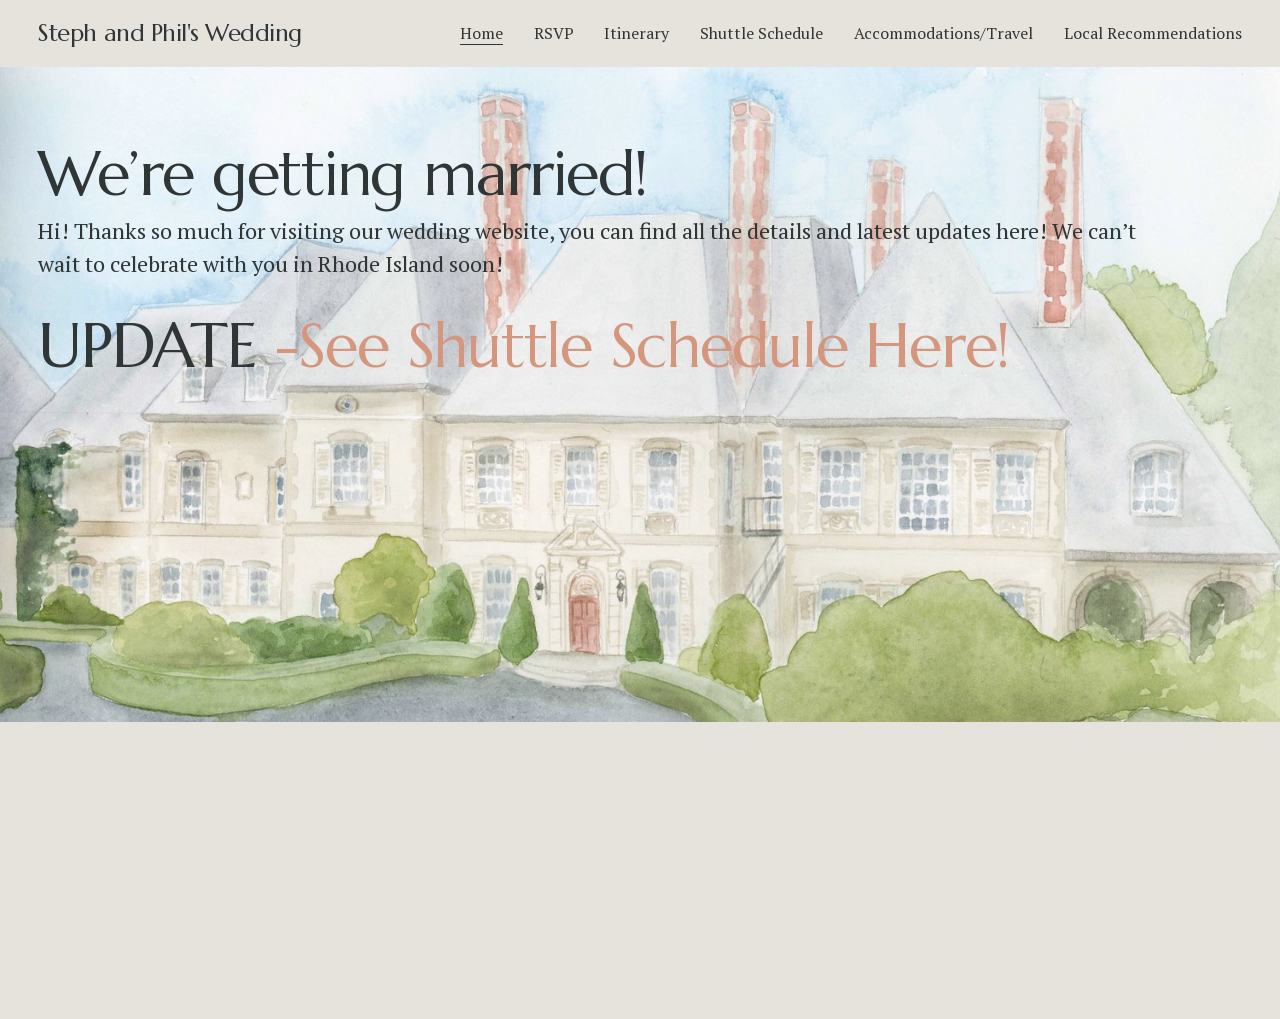
==== index.html @ d19a3853 "Snapshot of original Squarespace site (sbpgwedding.com) Co-Authored-By: Claude Opus 5.5 <noreply@ant" ====
<!doctype html>
<html xmlns:og="http://opengraphprotocol.org/schema/" xmlns:fb="http://www.facebook.com/2008/fbml" lang="en-US"  >
  <head>
    <meta http-equiv="X-UA-Compatible" content="IE=edge,chrome=1">
    <meta name="viewport" content="width=device-width, initial-scale=1">
    <!-- This is Squarespace. --><!-- papaya-cornet-gfj4 -->
<base href="">
<meta charset="utf-8" />
<title>Steph and Phil&#39;s Wedding</title>
<meta http-equiv="Accept-CH" content="Sec-CH-UA-Platform-Version, Sec-CH-UA-Model" /><link rel="icon" type="image/x-icon" media="(prefers-color-scheme: light)" href="assets/images.squarespace-cdn.com/content/v1/688d641edf34e95ac3055519/a9e26178-3341-4ac2-ae7f-40e8e41e3366/favicon_fc896eb7.ico"/>
<link rel="icon" type="image/x-icon" media="(prefers-color-scheme: dark)" href="assets/images.squarespace-cdn.com/content/v1/688d641edf34e95ac3055519/60cf43b9-d98d-4261-bf9b-700f557a9df5/favicon_fc896eb7.ico"/>
<link rel="canonical" href="https://www.sbpgwedding.com"/>
<meta property="og:site_name" content="Steph and Phil's Wedding"/>
<meta property="og:title" content="Steph and Phil&#39;s Wedding"/>
<meta property="og:url" content="https://www.sbpgwedding.com"/>
<meta property="og:type" content="website"/>
<meta itemprop="name" content="Steph and Phil's Wedding"/>
<meta itemprop="url" content="https://www.sbpgwedding.com"/>
<meta name="twitter:title" content="Steph and Phil's Wedding"/>
<meta name="twitter:url" content="https://www.sbpgwedding.com"/>
<meta name="twitter:card" content="summary"/>
<meta name="description" content="" />
<link rel="preconnect" href="https://images.squarespace-cdn.com">
<link rel="preconnect" href="https://file.squarespace-cdn.com" crossorigin>
<style data-sqsp-font-ids="6a313952fd7025398af25821,6a31379dfd7025398af254ee">
/* latin-ext */
@font-face {
  font-family: 'PT Serif';
  font-style: italic;
  font-weight: 700;
  font-display: swap;
  src: url('assets/file.squarespace-cdn.com/content/v2/namespaces/fonts/libraries/sqsp/assets/7e04f840-7db1-431d-8511-d1a1775a82b9/latin-ext.woff2') format('woff2');
  unicode-range: U+0100-02BA, U+02BD-02C5, U+02C7-02CC, U+02CE-02D7, U+02DD-02FF, U+0304, U+0308, U+0329, U+1D00-1DBF, U+1E00-1E9F, U+1EF2-1EFF, U+2020, U+20A0-20AB, U+20AD-20C0, U+2113, U+2C60-2C7F, U+A720-A7FF;
}
/* cyrillic-ext */
@font-face {
  font-family: 'PT Serif';
  font-style: italic;
  font-weight: 700;
  font-display: swap;
  src: url('assets/file.squarespace-cdn.com/content/v2/namespaces/fonts/libraries/sqsp/assets/f2a5bc5d-c7fe-4c6e-b02c-ea30d51e7e29/cyrillic-ext.woff2') format('woff2');
  unicode-range: U+0460-052F, U+1C80-1C8A, U+20B4, U+2DE0-2DFF, U+A640-A69F, U+FE2E-FE2F;
}
/* cyrillic */
@font-face {
  font-family: 'PT Serif';
  font-style: italic;
  font-weight: 700;
  font-display: swap;
  src: url('assets/file.squarespace-cdn.com/content/v2/namespaces/fonts/libraries/sqsp/assets/dfd78f05-06ee-4d35-aa2b-194cb8338673/cyrillic.woff2') format('woff2');
  unicode-range: U+0301, U+0400-045F, U+0490-0491, U+04B0-04B1, U+2116;
}
/* latin */
@font-face {
  font-family: 'PT Serif';
  font-style: italic;
  font-weight: 700;
  font-display: swap;
  src: url('assets/file.squarespace-cdn.com/content/v2/namespaces/fonts/libraries/sqsp/assets/09dee4ee-1ea1-4856-ab01-3a32464dc9b9/latin.woff2') format('woff2');
  unicode-range: U+0000-00FF, U+0131, U+0152-0153, U+02BB-02BC, U+02C6, U+02DA, U+02DC, U+0304, U+0308, U+0329, U+2000-206F, U+20AC, U+2122, U+2191, U+2193, U+2212, U+2215, U+FEFF, U+FFFD;
}
/* latin-ext */
@font-face {
  font-family: 'Marcellus';
  font-style: normal;
  font-weight: 400;
  font-display: swap;
  src: url('assets/file.squarespace-cdn.com/content/v2/namespaces/fonts/libraries/sqsp/assets/ce640800-4bd7-4e34-af2c-dd60d5100816/latin-ext.woff2') format('woff2');
  unicode-range: U+0100-02BA, U+02BD-02C5, U+02C7-02CC, U+02CE-02D7, U+02DD-02FF, U+0304, U+0308, U+0329, U+1D00-1DBF, U+1E00-1E9F, U+1EF2-1EFF, U+2020, U+20A0-20AB, U+20AD-20C0, U+2113, U+2C60-2C7F, U+A720-A7FF;
}
/* latin */
@font-face {
  font-family: 'Marcellus';
  font-style: normal;
  font-weight: 400;
  font-display: swap;
  src: url('assets/file.squarespace-cdn.com/content/v2/namespaces/fonts/libraries/sqsp/assets/b6abb2d6-4ca1-4c9f-bd86-74286b5b90fb/latin.woff2') format('woff2');
  unicode-range: U+0000-00FF, U+0131, U+0152-0153, U+02BB-02BC, U+02C6, U+02DA, U+02DC, U+0304, U+0308, U+0329, U+2000-206F, U+20AC, U+2122, U+2191, U+2193, U+2212, U+2215, U+FEFF, U+FFFD;
}
/* cyrillic-ext */
@font-face {
  font-family: 'PT Serif';
  font-style: normal;
  font-weight: 700;
  font-display: swap;
  src: url('assets/file.squarespace-cdn.com/content/v2/namespaces/fonts/libraries/sqsp/assets/f7aaffb5-0ffd-4f05-922f-125c0ac83301/cyrillic-ext.woff2') format('woff2');
  unicode-range: U+0460-052F, U+1C80-1C8A, U+20B4, U+2DE0-2DFF, U+A640-A69F, U+FE2E-FE2F;
}
/* latin */
@font-face {
  font-family: 'PT Serif';
  font-style: normal;
  font-weight: 700;
  font-display: swap;
  src: url('assets/file.squarespace-cdn.com/content/v2/namespaces/fonts/libraries/sqsp/assets/20418c89-a75d-4363-8cca-9a2d4c17d468/latin.woff2') format('woff2');
  unicode-range: U+0000-00FF, U+0131, U+0152-0153, U+02BB-02BC, U+02C6, U+02DA, U+02DC, U+0304, U+0308, U+0329, U+2000-206F, U+20AC, U+2122, U+2191, U+2193, U+2212, U+2215, U+FEFF, U+FFFD;
}
/* latin-ext */
@font-face {
  font-family: 'PT Serif';
  font-style: normal;
  font-weight: 700;
  font-display: swap;
  src: url('assets/file.squarespace-cdn.com/content/v2/namespaces/fonts/libraries/sqsp/assets/93ca7ee1-15e6-4320-b065-88ca8d2ea9b5/latin-ext.woff2') format('woff2');
  unicode-range: U+0100-02BA, U+02BD-02C5, U+02C7-02CC, U+02CE-02D7, U+02DD-02FF, U+0304, U+0308, U+0329, U+1D00-1DBF, U+1E00-1E9F, U+1EF2-1EFF, U+2020, U+20A0-20AB, U+20AD-20C0, U+2113, U+2C60-2C7F, U+A720-A7FF;
}
/* cyrillic */
@font-face {
  font-family: 'PT Serif';
  font-style: normal;
  font-weight: 700;
  font-display: swap;
  src: url('assets/file.squarespace-cdn.com/content/v2/namespaces/fonts/libraries/sqsp/assets/8c39cc2d-634b-467a-8adb-a0cd21fa1896/cyrillic.woff2') format('woff2');
  unicode-range: U+0301, U+0400-045F, U+0490-0491, U+04B0-04B1, U+2116;
}
/* cyrillic */
@font-face {
  font-family: 'PT Serif';
  font-style: italic;
  font-weight: 400;
  font-display: swap;
  src: url('assets/file.squarespace-cdn.com/content/v2/namespaces/fonts/libraries/sqsp/assets/cc8806a2-a052-4fd5-a9d9-0ed0786b2b0a/cyrillic.woff2') format('woff2');
  unicode-range: U+0301, U+0400-045F, U+0490-0491, U+04B0-04B1, U+2116;
}
/* latin-ext */
@font-face {
  font-family: 'PT Serif';
  font-style: italic;
  font-weight: 400;
  font-display: swap;
  src: url('assets/file.squarespace-cdn.com/content/v2/namespaces/fonts/libraries/sqsp/assets/80022815-0152-49f1-8e3e-f262c100bdee/latin-ext.woff2') format('woff2');
  unicode-range: U+0100-02BA, U+02BD-02C5, U+02C7-02CC, U+02CE-02D7, U+02DD-02FF, U+0304, U+0308, U+0329, U+1D00-1DBF, U+1E00-1E9F, U+1EF2-1EFF, U+2020, U+20A0-20AB, U+20AD-20C0, U+2113, U+2C60-2C7F, U+A720-A7FF;
}
/* cyrillic-ext */
@font-face {
  font-family: 'PT Serif';
  font-style: italic;
  font-weight: 400;
  font-display: swap;
  src: url('assets/file.squarespace-cdn.com/content/v2/namespaces/fonts/libraries/sqsp/assets/f6b9412e-ebb7-4b84-b1c0-5239cc8734c4/cyrillic-ext.woff2') format('woff2');
  unicode-range: U+0460-052F, U+1C80-1C8A, U+20B4, U+2DE0-2DFF, U+A640-A69F, U+FE2E-FE2F;
}
/* latin */
@font-face {
  font-family: 'PT Serif';
  font-style: italic;
  font-weight: 400;
  font-display: swap;
  src: url('assets/file.squarespace-cdn.com/content/v2/namespaces/fonts/libraries/sqsp/assets/fb3ec74e-1e43-47a7-b389-c08df5b84fe3/latin.woff2') format('woff2');
  unicode-range: U+0000-00FF, U+0131, U+0152-0153, U+02BB-02BC, U+02C6, U+02DA, U+02DC, U+0304, U+0308, U+0329, U+2000-206F, U+20AC, U+2122, U+2191, U+2193, U+2212, U+2215, U+FEFF, U+FFFD;
}
/* cyrillic */
@font-face {
  font-family: 'PT Serif';
  font-style: normal;
  font-weight: 400;
  font-display: swap;
  src: url('assets/file.squarespace-cdn.com/content/v2/namespaces/fonts/libraries/sqsp/assets/d048cc7f-a101-4b5f-a3fe-fe654e9c8e01/cyrillic.woff2') format('woff2');
  unicode-range: U+0301, U+0400-045F, U+0490-0491, U+04B0-04B1, U+2116;
}
/* latin-ext */
@font-face {
  font-family: 'PT Serif';
  font-style: normal;
  font-weight: 400;
  font-display: swap;
  src: url('assets/file.squarespace-cdn.com/content/v2/namespaces/fonts/libraries/sqsp/assets/db2210e8-de71-4b8d-8c07-61d7ebb610c0/latin-ext.woff2') format('woff2');
  unicode-range: U+0100-02BA, U+02BD-02C5, U+02C7-02CC, U+02CE-02D7, U+02DD-02FF, U+0304, U+0308, U+0329, U+1D00-1DBF, U+1E00-1E9F, U+1EF2-1EFF, U+2020, U+20A0-20AB, U+20AD-20C0, U+2113, U+2C60-2C7F, U+A720-A7FF;
}
/* cyrillic-ext */
@font-face {
  font-family: 'PT Serif';
  font-style: normal;
  font-weight: 400;
  font-display: swap;
  src: url('assets/file.squarespace-cdn.com/content/v2/namespaces/fonts/libraries/sqsp/assets/057e6ea0-3de8-4bad-bf9e-55d7e2e9065d/cyrillic-ext.woff2') format('woff2');
  unicode-range: U+0460-052F, U+1C80-1C8A, U+20B4, U+2DE0-2DFF, U+A640-A69F, U+FE2E-FE2F;
}
/* latin */
@font-face {
  font-family: 'PT Serif';
  font-style: normal;
  font-weight: 400;
  font-display: swap;
  src: url('assets/file.squarespace-cdn.com/content/v2/namespaces/fonts/libraries/sqsp/assets/0bda225b-cc2b-432d-8ec6-1f382c159edc/latin.woff2') format('woff2');
  unicode-range: U+0000-00FF, U+0131, U+0152-0153, U+02BB-02BC, U+02C6, U+02DA, U+02DC, U+0304, U+0308, U+0329, U+2000-206F, U+20AC, U+2122, U+2191, U+2193, U+2212, U+2215, U+FEFF, U+FFFD;
}
</style><script type="text/javascript" crossorigin="anonymous" defer="true" src="assets/assets.squarespace.com/@sqs/polyfiller/1.7.7/modern.js"></script>
<script data-name="static-context">Static = window.Static || {}; Static.SQUARESPACE_CONTEXT = {"betaFeatureFlags":["campaigns_discount_section_in_blasts","commerce_product_payment_plan_editing","custom_toll_free_verification","campaigns_merch_state","marketing_landing_page","cdk_website_components_video_container_styles_enabled","bfcm_2026","scripts_defer","campaigns_discount_section_in_automations","campaigns_table_v2","campaigns_thumbnail_layout","nested_categories","plp_filters_v2_expanded_frontend_filters","website_styles_ui_enabled","enable_form_submission_trigger","in-product-messaging-banners-oct-5","i18n_beta_website_locales","supports_versioned_template_assets","marketing_automations","campaigns_new_image_layout_picker","new_stacked_index","sms-campaigns","member_areas_feature","campaigns_import_discounts","override_block_styles","contacts_and_campaigns_redesign"],"facebookAppId":"314192535267336","facebookApiVersion":"v6.0","rollups":{"squarespace-announcement-bar":{"js":"assets/assets.squarespace.com/universal/scripts-compressed/announcement-bar-ff2c04748aa19f8b-min.en-US.js"},"squarespace-audio-player":{"css":"assets/assets.squarespace.com/universal/styles-compressed/audio-player-2ed9b5e81e0206fd-min.en-US.css","js":"assets/assets.squarespace.com/universal/scripts-compressed/audio-player-0e06228c3823cb9d-min.en-US.js"},"squarespace-blog-collection-list":{"css":"assets/assets.squarespace.com/universal/styles-compressed/blog-collection-list-ab0584c5115e2866-min.en-US.css","js":"assets/assets.squarespace.com/universal/scripts-compressed/blog-collection-list-7b4ba1b17a25269f-min.en-US.js"},"squarespace-calendar-block-renderer":{"css":"assets/assets.squarespace.com/universal/styles-compressed/calendar-block-renderer-e9e61fa1880a1136-min.en-US.css","js":"assets/assets.squarespace.com/universal/scripts-compressed/calendar-block-renderer-599d5a11180b01ae-min.en-US.js"},"squarespace-chartjs-helpers":{"css":"assets/assets.squarespace.com/universal/styles-compressed/chartjs-helpers-8bb27000fe33f98f-min.en-US.css","js":"assets/assets.squarespace.com/universal/scripts-compressed/chartjs-helpers-f2945ddb23654766-min.en-US.js"},"squarespace-comments":{"css":"assets/assets.squarespace.com/universal/styles-compressed/comments-48dfebf1c480391b-min.en-US.css","js":"assets/assets.squarespace.com/universal/scripts-compressed/comments-80fb460410c0af76-min.en-US.js"},"squarespace-custom-css-popup":{"css":"assets/assets.squarespace.com/universal/styles-compressed/custom-css-popup-1e9ffc39955fb73c-min.en-US.css","js":"assets/assets.squarespace.com/universal/scripts-compressed/custom-css-popup-8623c09dc97b2cc2-min.en-US.js"},"squarespace-dialog":{"css":"assets/assets.squarespace.com/universal/styles-compressed/dialog-d17bb8aaebd6d24a-min.en-US.css","js":"assets/assets.squarespace.com/universal/scripts-compressed/dialog-2e6b38d9bb63561b-min.en-US.js"},"squarespace-events-collection":{"css":"assets/assets.squarespace.com/universal/styles-compressed/events-collection-e9e61fa1880a1136-min.en-US.css","js":"assets/assets.squarespace.com/universal/scripts-compressed/events-collection-8c736da42e410f68-min.en-US.js"},"squarespace-form-rendering-utils":{"js":"assets/assets.squarespace.com/universal/scripts-compressed/form-rendering-utils-058057572502473a-min.en-US.js"},"squarespace-forms":{"css":"assets/assets.squarespace.com/universal/styles-compressed/forms-a4992eb689bd3dbc-min.en-US.css","js":"assets/assets.squarespace.com/universal/scripts-compressed/forms-1c9e55fae34d3c8f-min.en-US.js"},"squarespace-gallery-collection-list":{"css":"assets/assets.squarespace.com/universal/styles-compressed/gallery-collection-list-ab0584c5115e2866-min.en-US.css","js":"assets/assets.squarespace.com/universal/scripts-compressed/gallery-collection-list-93718c05f381d1be-min.en-US.js"},"squarespace-image-zoom":{"css":"assets/assets.squarespace.com/universal/styles-compressed/image-zoom-ab0584c5115e2866-min.en-US.css","js":"assets/assets.squarespace.com/universal/scripts-compressed/image-zoom-cbfd1652ac8e04ce-min.en-US.js"},"squarespace-pinterest":{"css":"assets/assets.squarespace.com/universal/styles-compressed/pinterest-ab0584c5115e2866-min.en-US.css","js":"assets/assets.squarespace.com/universal/scripts-compressed/pinterest-12c834136f9fb16f-min.en-US.js"},"squarespace-popup-overlay":{"css":"assets/assets.squarespace.com/universal/styles-compressed/popup-overlay-f39ec8cdc95ccd84-min.en-US.css","js":"assets/assets.squarespace.com/universal/scripts-compressed/popup-overlay-7afaba259a8e252a-min.en-US.js"},"squarespace-product-quick-view":{"css":"assets/assets.squarespace.com/universal/styles-compressed/product-quick-view-a4992eb689bd3dbc-min.en-US.css","js":"assets/assets.squarespace.com/universal/scripts-compressed/product-quick-view-c49c8d26a7d137c9-min.en-US.js"},"squarespace-products-collection-item-v2":{"css":"assets/assets.squarespace.com/universal/styles-compressed/products-collection-item-v2-ab0584c5115e2866-min.en-US.css","js":"assets/assets.squarespace.com/universal/scripts-compressed/products-collection-item-v2-4e28611b12f8f976-min.en-US.js"},"squarespace-products-collection-list-v2":{"css":"assets/assets.squarespace.com/universal/styles-compressed/products-collection-list-v2-ab0584c5115e2866-min.en-US.css","js":"assets/assets.squarespace.com/universal/scripts-compressed/products-collection-list-v2-43dd38d9de5bfd1d-min.en-US.js"},"squarespace-search-page":{"css":"assets/assets.squarespace.com/universal/styles-compressed/search-page-bf715ef9d437dff2-min.en-US.css","js":"assets/assets.squarespace.com/universal/scripts-compressed/search-page-e3d1a9959c9dea16-min.en-US.js"},"squarespace-search-preview":{"js":"assets/assets.squarespace.com/universal/scripts-compressed/search-preview-d83d8c69534b41c1-min.en-US.js"},"squarespace-simple-liking":{"css":"assets/assets.squarespace.com/universal/styles-compressed/simple-liking-449c9d79ca5f0725-min.en-US.css","js":"assets/assets.squarespace.com/universal/scripts-compressed/simple-liking-8080e4510311deac-min.en-US.js"},"squarespace-social-buttons":{"css":"assets/assets.squarespace.com/universal/styles-compressed/social-buttons-e675ec109312898c-min.en-US.css","js":"assets/assets.squarespace.com/universal/scripts-compressed/social-buttons-9b805aab732b7a79-min.en-US.js"},"squarespace-tourdates":{"css":"assets/assets.squarespace.com/universal/styles-compressed/tourdates-ab0584c5115e2866-min.en-US.css","js":"assets/assets.squarespace.com/universal/scripts-compressed/tourdates-cf378478c32ff61b-min.en-US.js"},"squarespace-website-overlays-manager":{"css":"assets/assets.squarespace.com/universal/styles-compressed/website-overlays-manager-3899990553876185-min.en-US.css","js":"assets/assets.squarespace.com/universal/scripts-compressed/website-overlays-manager-9c6995b88d2b50db-min.en-US.js"}},"pageType":2,"website":{"id":"688d641edf34e95ac3055519","captchaSettings":{"enabledForDonations":false},"cloneable":false,"contentModifiedOn":1783628189328,"formattingLocale":"en-US","fullSiteTitle":"Steph and Phil's Wedding","identifier":"papaya-cornet-gfj4","imageMetadataProcessingEnabled":false,"isHstsEnabled":true,"language":"en-US","primaryDomain":"www.sbpgwedding.com","screenshotId":"8c2045beeec388ed12752e8e15f0404f3011e077ce83e7a5ccff08b7f98cb10b","shareButtonOptions":{"7":true,"3":true,"2":true,"1":true,"8":true,"6":true,"4":true},"showOwnerLogin":false,"siteDescription":"","siteStatus":{},"siteTitle":"Steph and Phil's Wedding","sslSetting":3,"timeZone":"America/New_York","translationLocale":"en-US","typekitId":"","websiteType":4,"hasBeenCloneable":false,"statsMigrated":false,"authenticUrl":"https://www.sbpgwedding.com","baseUrl":"https://www.sbpgwedding.com","internalUrl":"https://papaya-cornet-gfj4.squarespace.com","machineTimeZoneOffset":-18000000,"socialAccounts":[{"serviceId":64,"addedOn":1754096671266,"profileUrl":"http://instagram.com/squarespace","iconEnabled":true,"serviceName":"instagram-unauth"}],"timeZoneAbbr":"EST","timeZoneOffset":-18000000},"websiteSettings":{"id":"688d641fdf34e95ac3055539","websiteId":"688d641edf34e95ac3055519","subjects":[],"country":"US","state":"MA","simpleLikingEnabled":true,"mobileInfoBarSettings":{"style":1,"isContactEmailEnabled":false,"isContactPhoneNumberEnabled":false,"isLocationEnabled":false,"isBusinessHoursEnabled":false},"announcementBarSettings":{"style":1},"popupOverlaySettings":{"style":1,"enabledPages":[]},"commentLikesAllowed":true,"commentAnonAllowed":true,"commentThreaded":true,"commentApprovalRequired":false,"commentAvatarsOn":true,"commentSortType":2,"commentFlagThreshold":0,"commentFlagsAllowed":true,"commentEnableByDefault":true,"commentDisableAfterDaysDefault":0,"disqusShortname":"","commentsEnabled":false,"businessHours":{},"storeSettings":{"returnPolicy":null,"termsOfService":null,"privacyPolicy":null,"expressCheckout":false,"continueShoppingLinkUrl":"/","useLightCart":false,"showNoteField":false,"shippingCountryDefaultValue":"US","billToShippingDefaultValue":false,"showShippingPhoneNumber":true,"isShippingPhoneRequired":false,"showBillingPhoneNumber":true,"isBillingPhoneRequired":false,"currenciesSupported":["USD","CAD","GBP","AUD","EUR","CHF","NOK","SEK","DKK","NZD","SGD","MXN","HKD","CZK","ILS","MYR","RUB","PHP","PLN","THB","BRL","ARS","COP","IDR","INR","JPY","ZAR"],"defaultCurrency":"USD","selectedCurrency":"USD","multicurrencyEnabled":true,"measurementStandard":1,"showCustomCheckoutForm":false,"checkoutPageMarketingOptInEnabled":true,"enableMailingListOptInByDefault":false,"sameAsRetailLocation":false,"merchandisingSettings":{"scarcityEnabledOnProductItems":false,"scarcityEnabledOnProductBlocks":false,"scarcityMessageType":"DEFAULT_SCARCITY_MESSAGE","scarcityThreshold":10,"multipleQuantityAllowedForServices":true,"restockNotificationsEnabled":false,"restockNotificationsMailingListSignUpEnabled":false,"relatedProductsEnabled":false,"relatedProductsOrdering":"random","soldOutVariantsDropdownDisabled":false,"productComposerOptedIn":false,"productComposerABTestOptedOut":false,"productReviewsEnabled":false},"minimumOrderSubtotalEnabled":false,"minimumOrderSubtotal":{"currency":"USD","value":"0.00"},"addToCartConfirmationType":2,"isLive":false,"multipleQuantityAllowedForServices":true},"useEscapeKeyToLogin":false,"ssBadgeType":1,"ssBadgePosition":4,"ssBadgeVisibility":1,"ssBadgeDevices":1,"pinterestOverlayOptions":{"mode":"disabled"},"userAccountsSettings":{"loginAllowed":true,"signupAllowed":true}},"cookieSettings":{"isCookieBannerEnabled":false,"isRestrictiveCookiePolicyEnabled":false,"cookieBannerText":"","cookieBannerTheme":"","cookieBannerVariant":"","cookieBannerPosition":"","cookieBannerCtaVariant":"","cookieBannerCtaText":"","cookieBannerAcceptType":"OPT_IN","cookieBannerOptOutCtaText":"","cookieBannerHasOptOut":false,"cookieBannerHasManageCookies":true,"cookieBannerManageCookiesLabel":"","cookieBannerSavedPreferencesText":"","cookieBannerSavedPreferencesLayout":"PILL"},"websiteCloneable":false,"collection":{"title":"Home","id":"69e5698d7bf181288e2e3f64","fullUrl":"/","type":10,"permissionType":1},"subscribed":false,"appDomain":"squarespace.com","templateTweakable":true,"tweakJSON":{"form-use-theme-colors":"true","header-logo-height":"20px","header-mobile-logo-max-height":"30px","header-vert-padding":"1.5vw","header-width":"Full","maxPageWidth":"1400px","mobile-header-vert-padding":"6vw","pagePadding":"3vw","tweak-blog-alternating-side-by-side-image-aspect-ratio":"1:1 Square","tweak-blog-alternating-side-by-side-image-spacing":"6%","tweak-blog-alternating-side-by-side-meta-spacing":"20px","tweak-blog-alternating-side-by-side-primary-meta":"Categories","tweak-blog-alternating-side-by-side-read-more-spacing":"20px","tweak-blog-alternating-side-by-side-secondary-meta":"Date","tweak-blog-basic-grid-columns":"3","tweak-blog-basic-grid-image-aspect-ratio":"1:1 Square","tweak-blog-basic-grid-image-spacing":"18px","tweak-blog-basic-grid-meta-spacing":"3px","tweak-blog-basic-grid-primary-meta":"Date","tweak-blog-basic-grid-read-more-spacing":"11px","tweak-blog-basic-grid-secondary-meta":"Categories","tweak-blog-item-custom-width":"75","tweak-blog-item-show-author-profile":"false","tweak-blog-item-width":"Medium","tweak-blog-masonry-columns":"2","tweak-blog-masonry-horizontal-spacing":"30px","tweak-blog-masonry-image-spacing":"20px","tweak-blog-masonry-meta-spacing":"20px","tweak-blog-masonry-primary-meta":"Categories","tweak-blog-masonry-read-more-spacing":"20px","tweak-blog-masonry-secondary-meta":"Date","tweak-blog-masonry-vertical-spacing":"30px","tweak-blog-side-by-side-image-aspect-ratio":"1:1 Square","tweak-blog-side-by-side-image-spacing":"6%","tweak-blog-side-by-side-meta-spacing":"20px","tweak-blog-side-by-side-primary-meta":"Categories","tweak-blog-side-by-side-read-more-spacing":"20px","tweak-blog-side-by-side-secondary-meta":"Date","tweak-blog-single-column-image-spacing":"50px","tweak-blog-single-column-meta-spacing":"0px","tweak-blog-single-column-primary-meta":"Date","tweak-blog-single-column-read-more-spacing":"0px","tweak-blog-single-column-secondary-meta":"Categories","tweak-events-stacked-show-thumbnails":"true","tweak-events-stacked-thumbnail-size":"3:2 Standard","tweak-fixed-header":"false","tweak-fixed-header-style":"Basic","tweak-global-animations-animation-curve":"ease","tweak-global-animations-animation-delay":"0.6s","tweak-global-animations-animation-duration":"0.90s","tweak-global-animations-animation-style":"fade","tweak-global-animations-animation-type":"fade","tweak-global-animations-complexity-level":"detailed","tweak-global-animations-enabled":"true","tweak-portfolio-grid-basic-custom-height":"50","tweak-portfolio-grid-overlay-custom-height":"50","tweak-portfolio-hover-follow-acceleration":"10%","tweak-portfolio-hover-follow-animation-duration":"Fast","tweak-portfolio-hover-follow-animation-type":"Fade","tweak-portfolio-hover-follow-delimiter":"Bullet","tweak-portfolio-hover-follow-front":"false","tweak-portfolio-hover-follow-layout":"Inline","tweak-portfolio-hover-follow-size":"50","tweak-portfolio-hover-follow-text-spacing-x":"1.5","tweak-portfolio-hover-follow-text-spacing-y":"1.5","tweak-portfolio-hover-static-animation-duration":"Fast","tweak-portfolio-hover-static-animation-type":"Fade","tweak-portfolio-hover-static-delimiter":"Hyphen","tweak-portfolio-hover-static-front":"true","tweak-portfolio-hover-static-layout":"Inline","tweak-portfolio-hover-static-size":"50","tweak-portfolio-hover-static-text-spacing-x":"1.5","tweak-portfolio-hover-static-text-spacing-y":"1.5","tweak-portfolio-index-background-animation-duration":"Medium","tweak-portfolio-index-background-animation-type":"Fade","tweak-portfolio-index-background-custom-height":"50","tweak-portfolio-index-background-delimiter":"None","tweak-portfolio-index-background-height":"Large","tweak-portfolio-index-background-horizontal-alignment":"Center","tweak-portfolio-index-background-link-format":"Stacked","tweak-portfolio-index-background-persist":"false","tweak-portfolio-index-background-vertical-alignment":"Middle","tweak-portfolio-index-background-width":"Full","tweak-transparent-header":"false"},"websiteStyles":{"spacing":{"maxPageWidth":"1400px","pagePadding":"3vw"},"animations":{"tweak-global-animations-enabled":"true","tweak-global-animations-animation-type":"fade","tweak-global-animations-animation-curve":"ease","tweak-global-animations-animation-duration":"0.9s","tweak-global-animations-animation-delay":"0.6s"}},"templateId":"5c5a519771c10ba3470d8101","templateVersion":"7.1","pageFeatures":[1,2,4],"gmRenderKey":"QUl6YVN5Q0JUUk9xNkx1dkZfSUUxcjQ2LVQ0QWVUU1YtMGQ3bXk4","templateScriptsRootUrl":"https://static1.squarespace.com/static/vta/5c5a519771c10ba3470d8101/scripts/","impersonatedSession":false,"tzData":{"zones":[[-300,"US","E%sT",null]],"rules":{"US":[[1967,2006,null,"Oct","lastSun","2:00","0","S"],[1987,2006,null,"Apr","Sun>=1","2:00","1:00","D"],[2007,"max",null,"Mar","Sun>=8","2:00","1:00","D"],[2007,"max",null,"Nov","Sun>=1","2:00","0","S"]]}},"showAnnouncementBar":false,"recaptchaEnterpriseContext":{"recaptchaEnterpriseSiteKey":"6LdDFQwjAAAAAPigEvvPgEVbb7QBm-TkVJdDTlAv"},"i18nContext":{"timeZoneData":{"id":"America/New_York","name":"Eastern Time"}},"env":"PRODUCTION","visitorFormContext":{"formFieldFormats":{"countries":[{"name":"Afghanistan","code":"AF","phoneCode":"+93"},{"name":"\u00C5land Islands","code":"AX","phoneCode":"+358"},{"name":"Albania","code":"AL","phoneCode":"+355"},{"name":"Algeria","code":"DZ","phoneCode":"+213"},{"name":"American Samoa","code":"AS","phoneCode":"+1"},{"name":"Andorra","code":"AD","phoneCode":"+376"},{"name":"Angola","code":"AO","phoneCode":"+244"},{"name":"Anguilla","code":"AI","phoneCode":"+1"},{"name":"Antigua & Barbuda","code":"AG","phoneCode":"+1"},{"name":"Argentina","code":"AR","phoneCode":"+54"},{"name":"Armenia","code":"AM","phoneCode":"+374"},{"name":"Aruba","code":"AW","phoneCode":"+297"},{"name":"Ascension Island","code":"AC","phoneCode":"+247"},{"name":"Australia","code":"AU","phoneCode":"+61"},{"name":"Austria","code":"AT","phoneCode":"+43"},{"name":"Azerbaijan","code":"AZ","phoneCode":"+994"},{"name":"Bahamas","code":"BS","phoneCode":"+1"},{"name":"Bahrain","code":"BH","phoneCode":"+973"},{"name":"Bangladesh","code":"BD","phoneCode":"+880"},{"name":"Barbados","code":"BB","phoneCode":"+1"},{"name":"Belarus","code":"BY","phoneCode":"+375"},{"name":"Belgium","code":"BE","phoneCode":"+32"},{"name":"Belize","code":"BZ","phoneCode":"+501"},{"name":"Benin","code":"BJ","phoneCode":"+229"},{"name":"Bermuda","code":"BM","phoneCode":"+1"},{"name":"Bhutan","code":"BT","phoneCode":"+975"},{"name":"Bolivia","code":"BO","phoneCode":"+591"},{"name":"Bosnia & Herzegovina","code":"BA","phoneCode":"+387"},{"name":"Botswana","code":"BW","phoneCode":"+267"},{"name":"Brazil","code":"BR","phoneCode":"+55"},{"name":"British Indian Ocean Territory","code":"IO","phoneCode":"+246"},{"name":"British Virgin Islands","code":"VG","phoneCode":"+1"},{"name":"Brunei","code":"BN","phoneCode":"+673"},{"name":"Bulgaria","code":"BG","phoneCode":"+359"},{"name":"Burkina Faso","code":"BF","phoneCode":"+226"},{"name":"Burundi","code":"BI","phoneCode":"+257"},{"name":"Cambodia","code":"KH","phoneCode":"+855"},{"name":"Cameroon","code":"CM","phoneCode":"+237"},{"name":"Canada","code":"CA","phoneCode":"+1"},{"name":"Cape Verde","code":"CV","phoneCode":"+238"},{"name":"Caribbean Netherlands","code":"BQ","phoneCode":"+599"},{"name":"Cayman Islands","code":"KY","phoneCode":"+1"},{"name":"Central African Republic","code":"CF","phoneCode":"+236"},{"name":"Chad","code":"TD","phoneCode":"+235"},{"name":"Chile","code":"CL","phoneCode":"+56"},{"name":"China","code":"CN","phoneCode":"+86"},{"name":"Christmas Island","code":"CX","phoneCode":"+61"},{"name":"Cocos (Keeling) Islands","code":"CC","phoneCode":"+61"},{"name":"Colombia","code":"CO","phoneCode":"+57"},{"name":"Comoros","code":"KM","phoneCode":"+269"},{"name":"Congo - Brazzaville","code":"CG","phoneCode":"+242"},{"name":"Congo - Kinshasa","code":"CD","phoneCode":"+243"},{"name":"Cook Islands","code":"CK","phoneCode":"+682"},{"name":"Costa Rica","code":"CR","phoneCode":"+506"},{"name":"C\u00F4te d\u2019Ivoire","code":"CI","phoneCode":"+225"},{"name":"Croatia","code":"HR","phoneCode":"+385"},{"name":"Cuba","code":"CU","phoneCode":"+53"},{"name":"Cura\u00E7ao","code":"CW","phoneCode":"+599"},{"name":"Cyprus","code":"CY","phoneCode":"+357"},{"name":"Czechia","code":"CZ","phoneCode":"+420"},{"name":"Denmark","code":"DK","phoneCode":"+45"},{"name":"Djibouti","code":"DJ","phoneCode":"+253"},{"name":"Dominica","code":"DM","phoneCode":"+1"},{"name":"Dominican Republic","code":"DO","phoneCode":"+1"},{"name":"Ecuador","code":"EC","phoneCode":"+593"},{"name":"Egypt","code":"EG","phoneCode":"+20"},{"name":"El Salvador","code":"SV","phoneCode":"+503"},{"name":"Equatorial Guinea","code":"GQ","phoneCode":"+240"},{"name":"Eritrea","code":"ER","phoneCode":"+291"},{"name":"Estonia","code":"EE","phoneCode":"+372"},{"name":"Eswatini","code":"SZ","phoneCode":"+268"},{"name":"Ethiopia","code":"ET","phoneCode":"+251"},{"name":"Falkland Islands","code":"FK","phoneCode":"+500"},{"name":"Faroe Islands","code":"FO","phoneCode":"+298"},{"name":"Fiji","code":"FJ","phoneCode":"+679"},{"name":"Finland","code":"FI","phoneCode":"+358"},{"name":"France","code":"FR","phoneCode":"+33"},{"name":"French Guiana","code":"GF","phoneCode":"+594"},{"name":"French Polynesia","code":"PF","phoneCode":"+689"},{"name":"Gabon","code":"GA","phoneCode":"+241"},{"name":"Gambia","code":"GM","phoneCode":"+220"},{"name":"Georgia","code":"GE","phoneCode":"+995"},{"name":"Germany","code":"DE","phoneCode":"+49"},{"name":"Ghana","code":"GH","phoneCode":"+233"},{"name":"Gibraltar","code":"GI","phoneCode":"+350"},{"name":"Greece","code":"GR","phoneCode":"+30"},{"name":"Greenland","code":"GL","phoneCode":"+299"},{"name":"Grenada","code":"GD","phoneCode":"+1"},{"name":"Guadeloupe","code":"GP","phoneCode":"+590"},{"name":"Guam","code":"GU","phoneCode":"+1"},{"name":"Guatemala","code":"GT","phoneCode":"+502"},{"name":"Guernsey","code":"GG","phoneCode":"+44"},{"name":"Guinea","code":"GN","phoneCode":"+224"},{"name":"Guinea-Bissau","code":"GW","phoneCode":"+245"},{"name":"Guyana","code":"GY","phoneCode":"+592"},{"name":"Haiti","code":"HT","phoneCode":"+509"},{"name":"Honduras","code":"HN","phoneCode":"+504"},{"name":"Hong Kong SAR China","code":"HK","phoneCode":"+852"},{"name":"Hungary","code":"HU","phoneCode":"+36"},{"name":"Iceland","code":"IS","phoneCode":"+354"},{"name":"India","code":"IN","phoneCode":"+91"},{"name":"Indonesia","code":"ID","phoneCode":"+62"},{"name":"Iran","code":"IR","phoneCode":"+98"},{"name":"Iraq","code":"IQ","phoneCode":"+964"},{"name":"Ireland","code":"IE","phoneCode":"+353"},{"name":"Isle of Man","code":"IM","phoneCode":"+44"},{"name":"Israel","code":"IL","phoneCode":"+972"},{"name":"Italy","code":"IT","phoneCode":"+39"},{"name":"Jamaica","code":"JM","phoneCode":"+1"},{"name":"Japan","code":"JP","phoneCode":"+81"},{"name":"Jersey","code":"JE","phoneCode":"+44"},{"name":"Jordan","code":"JO","phoneCode":"+962"},{"name":"Kazakhstan","code":"KZ","phoneCode":"+7"},{"name":"Kenya","code":"KE","phoneCode":"+254"},{"name":"Kiribati","code":"KI","phoneCode":"+686"},{"name":"Kosovo","code":"XK","phoneCode":"+383"},{"name":"Kuwait","code":"KW","phoneCode":"+965"},{"name":"Kyrgyzstan","code":"KG","phoneCode":"+996"},{"name":"Laos","code":"LA","phoneCode":"+856"},{"name":"Latvia","code":"LV","phoneCode":"+371"},{"name":"Lebanon","code":"LB","phoneCode":"+961"},{"name":"Lesotho","code":"LS","phoneCode":"+266"},{"name":"Liberia","code":"LR","phoneCode":"+231"},{"name":"Libya","code":"LY","phoneCode":"+218"},{"name":"Liechtenstein","code":"LI","phoneCode":"+423"},{"name":"Lithuania","code":"LT","phoneCode":"+370"},{"name":"Luxembourg","code":"LU","phoneCode":"+352"},{"name":"Macao SAR China","code":"MO","phoneCode":"+853"},{"name":"Madagascar","code":"MG","phoneCode":"+261"},{"name":"Malawi","code":"MW","phoneCode":"+265"},{"name":"Malaysia","code":"MY","phoneCode":"+60"},{"name":"Maldives","code":"MV","phoneCode":"+960"},{"name":"Mali","code":"ML","phoneCode":"+223"},{"name":"Malta","code":"MT","phoneCode":"+356"},{"name":"Marshall Islands","code":"MH","phoneCode":"+692"},{"name":"Martinique","code":"MQ","phoneCode":"+596"},{"name":"Mauritania","code":"MR","phoneCode":"+222"},{"name":"Mauritius","code":"MU","phoneCode":"+230"},{"name":"Mayotte","code":"YT","phoneCode":"+262"},{"name":"Mexico","code":"MX","phoneCode":"+52"},{"name":"Micronesia","code":"FM","phoneCode":"+691"},{"name":"Moldova","code":"MD","phoneCode":"+373"},{"name":"Monaco","code":"MC","phoneCode":"+377"},{"name":"Mongolia","code":"MN","phoneCode":"+976"},{"name":"Montenegro","code":"ME","phoneCode":"+382"},{"name":"Montserrat","code":"MS","phoneCode":"+1"},{"name":"Morocco","code":"MA","phoneCode":"+212"},{"name":"Mozambique","code":"MZ","phoneCode":"+258"},{"name":"Myanmar (Burma)","code":"MM","phoneCode":"+95"},{"name":"Namibia","code":"NA","phoneCode":"+264"},{"name":"Nauru","code":"NR","phoneCode":"+674"},{"name":"Nepal","code":"NP","phoneCode":"+977"},{"name":"Netherlands","code":"NL","phoneCode":"+31"},{"name":"New Caledonia","code":"NC","phoneCode":"+687"},{"name":"New Zealand","code":"NZ","phoneCode":"+64"},{"name":"Nicaragua","code":"NI","phoneCode":"+505"},{"name":"Niger","code":"NE","phoneCode":"+227"},{"name":"Nigeria","code":"NG","phoneCode":"+234"},{"name":"Niue","code":"NU","phoneCode":"+683"},{"name":"Norfolk Island","code":"NF","phoneCode":"+672"},{"name":"Northern Mariana Islands","code":"MP","phoneCode":"+1"},{"name":"North Korea","code":"KP","phoneCode":"+850"},{"name":"North Macedonia","code":"MK","phoneCode":"+389"},{"name":"Norway","code":"NO","phoneCode":"+47"},{"name":"Oman","code":"OM","phoneCode":"+968"},{"name":"Pakistan","code":"PK","phoneCode":"+92"},{"name":"Palau","code":"PW","phoneCode":"+680"},{"name":"Palestinian Territories","code":"PS","phoneCode":"+970"},{"name":"Panama","code":"PA","phoneCode":"+507"},{"name":"Papua New Guinea","code":"PG","phoneCode":"+675"},{"name":"Paraguay","code":"PY","phoneCode":"+595"},{"name":"Peru","code":"PE","phoneCode":"+51"},{"name":"Philippines","code":"PH","phoneCode":"+63"},{"name":"Poland","code":"PL","phoneCode":"+48"},{"name":"Portugal","code":"PT","phoneCode":"+351"},{"name":"Puerto Rico","code":"PR","phoneCode":"+1"},{"name":"Qatar","code":"QA","phoneCode":"+974"},{"name":"R\u00E9union","code":"RE","phoneCode":"+262"},{"name":"Romania","code":"RO","phoneCode":"+40"},{"name":"Russia","code":"RU","phoneCode":"+7"},{"name":"Rwanda","code":"RW","phoneCode":"+250"},{"name":"Samoa","code":"WS","phoneCode":"+685"},{"name":"San Marino","code":"SM","phoneCode":"+378"},{"name":"S\u00E3o Tom\u00E9 & Pr\u00EDncipe","code":"ST","phoneCode":"+239"},{"name":"Saudi Arabia","code":"SA","phoneCode":"+966"},{"name":"Senegal","code":"SN","phoneCode":"+221"},{"name":"Serbia","code":"RS","phoneCode":"+381"},{"name":"Seychelles","code":"SC","phoneCode":"+248"},{"name":"Sierra Leone","code":"SL","phoneCode":"+232"},{"name":"Singapore","code":"SG","phoneCode":"+65"},{"name":"Sint Maarten","code":"SX","phoneCode":"+1"},{"name":"Slovakia","code":"SK","phoneCode":"+421"},{"name":"Slovenia","code":"SI","phoneCode":"+386"},{"name":"Solomon Islands","code":"SB","phoneCode":"+677"},{"name":"Somalia","code":"SO","phoneCode":"+252"},{"name":"South Africa","code":"ZA","phoneCode":"+27"},{"name":"South Korea","code":"KR","phoneCode":"+82"},{"name":"South Sudan","code":"SS","phoneCode":"+211"},{"name":"Spain","code":"ES","phoneCode":"+34"},{"name":"Sri Lanka","code":"LK","phoneCode":"+94"},{"name":"St. Barth\u00E9lemy","code":"BL","phoneCode":"+590"},{"name":"St. Helena","code":"SH","phoneCode":"+290"},{"name":"St. Kitts & Nevis","code":"KN","phoneCode":"+1"},{"name":"St. Lucia","code":"LC","phoneCode":"+1"},{"name":"St. Martin","code":"MF","phoneCode":"+590"},{"name":"St. Pierre & Miquelon","code":"PM","phoneCode":"+508"},{"name":"St. Vincent & Grenadines","code":"VC","phoneCode":"+1"},{"name":"Sudan","code":"SD","phoneCode":"+249"},{"name":"Suriname","code":"SR","phoneCode":"+597"},{"name":"Svalbard & Jan Mayen","code":"SJ","phoneCode":"+47"},{"name":"Sweden","code":"SE","phoneCode":"+46"},{"name":"Switzerland","code":"CH","phoneCode":"+41"},{"name":"Syria","code":"SY","phoneCode":"+963"},{"name":"Taiwan","code":"TW","phoneCode":"+886"},{"name":"Tajikistan","code":"TJ","phoneCode":"+992"},{"name":"Tanzania","code":"TZ","phoneCode":"+255"},{"name":"Thailand","code":"TH","phoneCode":"+66"},{"name":"Timor-Leste","code":"TL","phoneCode":"+670"},{"name":"Togo","code":"TG","phoneCode":"+228"},{"name":"Tokelau","code":"TK","phoneCode":"+690"},{"name":"Tonga","code":"TO","phoneCode":"+676"},{"name":"Trinidad & Tobago","code":"TT","phoneCode":"+1"},{"name":"Tristan da Cunha","code":"TA","phoneCode":"+290"},{"name":"Tunisia","code":"TN","phoneCode":"+216"},{"name":"T\u00FCrkiye","code":"TR","phoneCode":"+90"},{"name":"Turkmenistan","code":"TM","phoneCode":"+993"},{"name":"Turks & Caicos Islands","code":"TC","phoneCode":"+1"},{"name":"Tuvalu","code":"TV","phoneCode":"+688"},{"name":"U.S. Virgin Islands","code":"VI","phoneCode":"+1"},{"name":"Uganda","code":"UG","phoneCode":"+256"},{"name":"Ukraine","code":"UA","phoneCode":"+380"},{"name":"United Arab Emirates","code":"AE","phoneCode":"+971"},{"name":"United Kingdom","code":"GB","phoneCode":"+44"},{"name":"United States","code":"US","phoneCode":"+1"},{"name":"Uruguay","code":"UY","phoneCode":"+598"},{"name":"Uzbekistan","code":"UZ","phoneCode":"+998"},{"name":"Vanuatu","code":"VU","phoneCode":"+678"},{"name":"Vatican City","code":"VA","phoneCode":"+39"},{"name":"Venezuela","code":"VE","phoneCode":"+58"},{"name":"Vietnam","code":"VN","phoneCode":"+84"},{"name":"Wallis & Futuna","code":"WF","phoneCode":"+681"},{"name":"Western Sahara","code":"EH","phoneCode":"+212"},{"name":"Yemen","code":"YE","phoneCode":"+967"},{"name":"Zambia","code":"ZM","phoneCode":"+260"},{"name":"Zimbabwe","code":"ZW","phoneCode":"+263"}],"initialPhoneFormat":{"id":0,"type":"PHONE_NUMBER","country":"US","labelLocale":"en-US","fields":[{"type":"SEPARATOR","label":"(","identifier":"LeftParen","length":0,"required":false,"metadata":{}},{"type":"FIELD","label":"1","identifier":"1","length":3,"required":false,"metadata":{}},{"type":"SEPARATOR","label":")","identifier":"RightParen","length":0,"required":false,"metadata":{}},{"type":"SEPARATOR","label":" ","identifier":"Space","length":0,"required":false,"metadata":{}},{"type":"FIELD","label":"2","identifier":"2","length":3,"required":false,"metadata":{}},{"type":"SEPARATOR","label":"-","identifier":"Dash","length":0,"required":false,"metadata":{}},{"type":"FIELD","label":"3","identifier":"3","length":14,"required":false,"metadata":{}}]},"initialNameOrder":"GIVEN_FIRST","initialAddressFormat":{"id":0,"type":"ADDRESS","country":"US","labelLocale":"en","fields":[{"type":"FIELD","label":"Address Line 1","identifier":"Line1","length":0,"required":true,"metadata":{"autocomplete":"address-line1"}},{"type":"SEPARATOR","label":"\n","identifier":"Newline","length":0,"required":false,"metadata":{}},{"type":"FIELD","label":"Address Line 2","identifier":"Line2","length":0,"required":false,"metadata":{"autocomplete":"address-line2"}},{"type":"SEPARATOR","label":"\n","identifier":"Newline","length":0,"required":false,"metadata":{}},{"type":"FIELD","label":"City","identifier":"City","length":0,"required":true,"metadata":{"autocomplete":"address-level2"}},{"type":"SEPARATOR","label":",","identifier":"Comma","length":0,"required":false,"metadata":{}},{"type":"SEPARATOR","label":" ","identifier":"Space","length":0,"required":false,"metadata":{}},{"type":"FIELD","label":"State","identifier":"State","length":0,"required":true,"metadata":{"autocomplete":"address-level1"}},{"type":"SEPARATOR","label":" ","identifier":"Space","length":0,"required":false,"metadata":{}},{"type":"FIELD","label":"ZIP Code","identifier":"Zip","length":0,"required":true,"metadata":{"autocomplete":"postal-code"}}]}},"localizedStrings":{"validation":{"noValidSelection":"A valid selection must be made.","invalidUrl":"Must be a valid URL.","stringTooLong":"Value should have a length no longer than {0}.","containsInvalidKey":"{0} contains an invalid key.","invalidTwitterUsername":"Must be a valid Twitter username.","valueOutsideRange":"Value must be in the range {0} to {1}.","invalidPassword":"Passwords should not contain whitespace.","missingRequiredSubfields":"{0} is missing required subfields: {1}","invalidCurrency":"Currency value should be formatted like 1234 or 123.99.","invalidMapSize":"Value should contain exactly {0} elements.","subfieldsRequired":"All fields in {0} are required.","formSubmissionFailed":"Form submission failed. Review the following information: {0}.","invalidCountryCode":"Country code should have an optional plus and up to 4 digits.","invalidDate":"This is not a real date.","required":"{0} is required.","invalidStringLength":"Value should be {0} characters long.","invalidEmail":"Email addresses should follow the format user@domain.com.","invalidListLength":"Value should be {0} elements long.","allEmpty":"Please fill out at least one form field.","missingRequiredQuestion":"Missing a required question.","invalidQuestion":"Contained an invalid question.","captchaFailure":"Captcha validation failed. Please try again.","stringTooShort":"Value should have a length of at least {0}.","invalid":"{0} is not valid.","formErrors":"Form Errors","containsInvalidValue":"{0} contains an invalid value.","invalidUnsignedNumber":"Numbers must contain only digits and no other characters.","invalidName":"Valid names contain only letters, numbers, spaces, ', or - characters."},"submit":"Submit","status":{"title":"{@} Block","learnMore":"Learn more"},"name":{"firstName":"First Name","lastName":"Last Name"},"lightbox":{"openForm":"Open Form"},"likert":{"agree":"Agree","stronglyDisagree":"Strongly Disagree","disagree":"Disagree","stronglyAgree":"Strongly Agree","neutral":"Neutral"},"time":{"am":"AM","second":"Second","pm":"PM","minute":"Minute","amPm":"AM/PM","hour":"Hour"},"notFound":"Form not found.","date":{"yyyy":"YYYY","year":"Year","mm":"MM","day":"Day","month":"Month","dd":"DD"},"phone":{"country":"Country","number":"Number","prefix":"Prefix","areaCode":"Area Code","line":"Line"},"submitError":"Unable to submit form. Please try again later.","address":{"stateProvince":"State/Province","country":"Country","zipPostalCode":"Zip/Postal Code","address2":"Address 2","address1":"Address 1","city":"City"},"email":{"signUp":"Sign up for news and updates"},"required":"(required)","invalidData":"Invalid form data."}}};</script><script type="text/javascript">SQUARESPACE_ROLLUPS = {};</script>
<script>(function(rollups, name) { if (!rollups[name]) { rollups[name] = {}; } rollups[name].js = ["assets/assets.squarespace.com/universal/scripts-compressed/visitor-site-error-reporter-13df8f64bf674d5d-min.en-US.js"]; })(SQUARESPACE_ROLLUPS, 'squarespace-visitor_site_error_reporter');</script>
<script crossorigin="anonymous" src="assets/assets.squarespace.com/universal/scripts-compressed/visitor-site-error-reporter-13df8f64bf674d5d-min.en-US.js" defer ></script><script>(function(rollups, name) { if (!rollups[name]) { rollups[name] = {}; } rollups[name].js = ["assets/assets.squarespace.com/universal/scripts-compressed/extract-css-runtime-a88622d601cebefb-min.en-US.js"]; })(SQUARESPACE_ROLLUPS, 'squarespace-extract_css_runtime');</script>
<script crossorigin="anonymous" src="assets/assets.squarespace.com/universal/scripts-compressed/extract-css-runtime-a88622d601cebefb-min.en-US.js" defer ></script><script>(function(rollups, name) { if (!rollups[name]) { rollups[name] = {}; } rollups[name].js = ["assets/assets.squarespace.com/universal/scripts-compressed/extract-css-moment-js-vendor-5b1fd9aed201e910-min.en-US.js"]; })(SQUARESPACE_ROLLUPS, 'squarespace-extract_css_moment_js_vendor');</script>
<script crossorigin="anonymous" src="assets/assets.squarespace.com/universal/scripts-compressed/extract-css-moment-js-vendor-5b1fd9aed201e910-min.en-US.js" defer ></script><script>(function(rollups, name) { if (!rollups[name]) { rollups[name] = {}; } rollups[name].js = ["assets/assets.squarespace.com/universal/scripts-compressed/cldr-resource-pack-b990034f3f04f793-min.en-US.js"]; })(SQUARESPACE_ROLLUPS, 'squarespace-cldr_resource_pack');</script>
<script crossorigin="anonymous" src="assets/assets.squarespace.com/universal/scripts-compressed/cldr-resource-pack-b990034f3f04f793-min.en-US.js" defer ></script><script>(function(rollups, name) { if (!rollups[name]) { rollups[name] = {}; } rollups[name].js = ["assets/assets.squarespace.com/universal/scripts-compressed/common-vendors-stable-2018f11bd7e3dd74-min.en-US.js"]; })(SQUARESPACE_ROLLUPS, 'squarespace-common_vendors_stable');</script>
<script crossorigin="anonymous" src="assets/assets.squarespace.com/universal/scripts-compressed/common-vendors-stable-2018f11bd7e3dd74-min.en-US.js" defer ></script><script>(function(rollups, name) { if (!rollups[name]) { rollups[name] = {}; } rollups[name].js = ["assets/assets.squarespace.com/universal/scripts-compressed/common-vendors-4db09d1b3644e16a-min.en-US.js"]; })(SQUARESPACE_ROLLUPS, 'squarespace-common_vendors');</script>
<script crossorigin="anonymous" src="assets/assets.squarespace.com/universal/scripts-compressed/common-vendors-4db09d1b3644e16a-min.en-US.js" defer ></script><script>(function(rollups, name) { if (!rollups[name]) { rollups[name] = {}; } rollups[name].js = ["assets/assets.squarespace.com/universal/scripts-compressed/common-693f986ada9a6dbb-min.en-US.js"]; })(SQUARESPACE_ROLLUPS, 'squarespace-common');</script>
<script crossorigin="anonymous" src="assets/assets.squarespace.com/universal/scripts-compressed/common-693f986ada9a6dbb-min.en-US.js" defer ></script><script>(function(rollups, name) { if (!rollups[name]) { rollups[name] = {}; } rollups[name].js = ["assets/assets.squarespace.com/universal/scripts-compressed/user-account-core-b9488c7fbc868b99-min.en-US.js"]; })(SQUARESPACE_ROLLUPS, 'squarespace-user_account_core');</script>
<script crossorigin="anonymous" src="assets/assets.squarespace.com/universal/scripts-compressed/user-account-core-b9488c7fbc868b99-min.en-US.js" defer ></script><script>(function(rollups, name) { if (!rollups[name]) { rollups[name] = {}; } rollups[name].css = ["assets/assets.squarespace.com/universal/styles-compressed/user-account-core-4874ffbe0ac03dec-min.en-US.css"]; })(SQUARESPACE_ROLLUPS, 'squarespace-user_account_core');</script>
<link rel="stylesheet" type="text/css" href="assets/assets.squarespace.com/universal/styles-compressed/user-account-core-4874ffbe0ac03dec-min.en-US.css"><script>(function(rollups, name) { if (!rollups[name]) { rollups[name] = {}; } rollups[name].js = ["assets/assets.squarespace.com/universal/scripts-compressed/performance-fda494339cc45fae-min.en-US.js"]; })(SQUARESPACE_ROLLUPS, 'squarespace-performance');</script>
<script crossorigin="anonymous" src="assets/assets.squarespace.com/universal/scripts-compressed/performance-fda494339cc45fae-min.en-US.js" defer ></script><link rel="stylesheet" type="text/css" href="assets/definitions.sqspcdn.com/website-component-definition/static-assets/website.components.html/655fc652-ae38-4dd4-9dc3-00028e95142d_1062/website.components.html.styles.css"/><script defer src="assets/definitions.sqspcdn.com/website-component-definition/static-assets/website.components.html/655fc652-ae38-4dd4-9dc3-00028e95142d_1062/website.components.html.visitor.js"></script><script type="application/ld+json">{"url":"https://www.sbpgwedding.com","name":"Steph and Phil's Wedding","description":"","@context":"http://schema.org","@type":"WebSite"}</script><script type="application/ld+json">{"openingHours":"","@context":"http://schema.org","@type":"LocalBusiness"}</script><link rel="stylesheet" type="text/css" href="assets/static1.squarespace.com/static/versioned-site-css/688d641edf34e95ac3055519/29/5c5a519771c10ba3470d8101/688d641fdf34e95ac305553e/1854/site_ce97a3fe.css"/><link rel="stylesheet" type="text/css" href="assets/static1.squarespace.com/static/vta/5c5a519771c10ba3470d8101/versioned-assets/1794500389670-8CH4LFC8P7R49G6IAFST/static.css"/><link rel="stylesheet" type="text/css" href="assets/static1.squarespace.com/static/custom-css/688d641edf34e95ac3055519/688d641fdf34e95ac305553e/7/custom.css"/><!-- Spark Plugin start -->
<script class="spjs eager" data-config="{&quot;sp_337&quot;:{&quot;targets&quot;:[&quot;block-yui_3_17_2_1_1776657627881_2413&quot;],&quot;adjs&quot;:{&quot;block-yui_3_17_2_1_1776657192941_777&quot;:[{&quot;id&quot;:&quot;616&quot;,&quot;val&quot;:&quot;5/31/2026&quot;},{&quot;id&quot;:&quot;617&quot;,&quot;val&quot;:&quot;12:00pm&quot;}],&quot;block-yui_3_17_2_1_1776657627881_2413&quot;:[{&quot;id&quot;:&quot;616&quot;,&quot;val&quot;:&quot;07/31/2026&quot;},{&quot;id&quot;:&quot;617&quot;,&quot;val&quot;:&quot;05:30pm&quot;},{&quot;id&quot;:&quot;618&quot;,&quot;val&quot;:&quot;#303636&quot;}]}}}">function sparkApplyEagerAssets(i){var e=document.querySelector(`[data-id="${i}"]`)||document.querySelector(".spjs.eager");if(e){const d=`data-sp${i}id`,c="sparkGetIDs"+i;let n={targets:[]};const u="sparkSet"+i;var t=JSON.parse(e.getAttribute("data-config"));n=e.getAttribute("data-id")?t:t["sp_"+i];let o=null;const p=["349"].includes(""+i);e=["319","321","337","342"].includes(""+i);if(n.targets.includes("all")){if(e)document.addEventListener("DOMContentLoaded",()=>{window[c]().filter(e=>!n.not.includes(e)).forEach(e=>{s(e)})});else if(p){const m=new Set;const g=window["sparkGetSelector"+i]();function r(){window[c]().forEach(e=>{m.has(e)||n.not.includes(e)||(m.add(e),s(e))})}r(),a(new MutationObserver(e=>{let t=!1;for(const s of e){if("childList"===s.type)for(const a of s.addedNodes)if(a instanceof HTMLElement&&a.matches?.(g)){t=!0;break}if(t)break}t&&r()}),12e3)}}else if((o=new Set(n.targets)).size&&(o.forEach(e=>s(e)),o.size)){const h=new MutationObserver(e=>{e.forEach(e=>{"childList"===e.type&&e.addedNodes.forEach(e=>{e instanceof HTMLElement&&e.matches?.(".sqs-block, .page-section")&&o.forEach(e=>s(e))})}),o.size||h.disconnect()});a(h,1e4)}function s(t){let e=null,s=t;var a="sp-"+i;if(/block/.test(t)?e=document.getElementById(t):t.startsWith(a)?(e=document.querySelector(`[${d}="${t}"]`),s="all"):"html"==t||"."==t.charAt(0)?(e=document.querySelector(t),s="all"):e=document.querySelector("[data-section-id='"+t+"']"),e){let e={blockId:t};p&&(e=l(n,"all",e)),e=l(n,s,e),window[u](e),o?.delete(t)}}function a(e,t){e.observe(document.documentElement,{childList:!0,subtree:!0}),setTimeout(()=>e.disconnect(),t)}}function l(e,t,s){return(e.adjs[t]||[]).forEach(({id:e,val:t})=>{s[e]=t}),s}}function sparkSet337(e){let{blockId:n,616:t,617:s,618:i,619:o,620:l,621:a,622:r,623:c,626:p,707:d,708:u}=e;const m=document.querySelector(`#${n} .sqs-block-content`);if(!m||""==t)return;t=t?.trim()||"01/17/2028",s=s?.trim()||"3:30 PM",o=o||"70px",p=p||"all",r=r||"none",c=c||"End text",a=a||"center",l=l||"35px",d=d||"bold",u=u||"1.2";if(!new RegExp("^(0[1-9]|1[0-2])/(0[1-9]|[12]\\d|3[01])/\\d{4}$").test(t))return;const b=new RegExp("^([01]?[0-9]|2[0-3]):([0-5][0-9])$").test(s);if(!b&&!new RegExp("^(0?[1-9]|1[0-2]):([0-5][0-9])\\s?(AM|PM)$","i").test(s))return;m.classList.add("spb-337-tick");const[h,f,$]=t.trim().split("/");let w,y;if(b)[w,y]=s.split(":");else{let[e,n]=s.split(" ");[w,y]=e.split(":"),n=n?.toLowerCase(),"pm"===n&&12!=w&&(w=parseInt(w)+12),"am"===n&&12==w&&(w=0)}let g=new Date($,h-1,f,parseInt(w),parseInt(y),0).getTime();window.sp_337||(window.sp_337={}),m.classList.contains("spb-337-tick")&&x(),m.parentElement.classList.add("sp-337-applied");const v=n.replace(/-/g,"_");function x(){const e=(new Date).getTime(),t=g-e,s=Math.floor(t/864e5),i=Math.floor(t%864e5/36e5),o=Math.floor(t%36e5/6e4),l=Math.floor(t%6e4/1e3);let a={day:L(s),hour:L(i),minute:L(o),seconds:L(l)},d=document.querySelector(`.spb-337-${n}`);if(d?d.innerHTML="":(d=document.createElement("div"),d.className="spb-337-"+n,m.prepend(d)),d.classList.add(p),m.classList.remove("spb-337-tick"),t<=0)if("none"==r)a={day:0,hour:0,minute:0,seconds:0};else{if("hide-timer"==r)return void d.remove();if("show-text"==r)a.day=c,d.classList.add("days");else if("reset-24-hours"==r)return g=new Date(g+864e5).getTime(),x()}Object.entries(a).forEach(([e,n])=>{const s="seconds"==e?"":Number(n)>1?"s":"",i=t<=0&&"show-text"==r?"hidden":"";d.innerHTML+=`<div class="spb-337-item">\n          <span class="spb-337-value">${n}</span>\n          <span class="spb-337-label ${i}">${e}${s}</span>\n        </div>`})}function L(e){return e?e.toString().padStart(2,"0"):e}function E(){const e=document.querySelector(`.spb-337-${n}`);window.innerWidth>=768?e?.classList?.add("sp-lg"):e?.classList?.remove("sp-lg")}window.sp_337[v]=setInterval(()=>{x();document.querySelector(`#${n} .spb-337.ended`)&&clearInterval(window.sp_337[v])},1e3),function(){const e=function(){switch(d){case"bold":return"font-weight: bold;";case"italic":return"font-style: italic;";case"underline":return"text-decoration: underline;";case"strike":return"text-decoration: line-through;";case"normal":return"font-weight: normal;"}}(),t=document.createElement("style");t.className="sps-337-"+n,t.innerHTML=`\n        .spb-337-${n} {\n          display: flex;\n          gap: calc(${l} * 0.4);\n          justify-content: ${"left"==a?"flex-start":"center"==a?"center":"flex-end"};\n          flex-wrap: wrap;\n          line-height: ${u};\n          padding-bottom: calc(${l} * 0.4);\n        }       \n        .spb-337-${n}.ended {\n          display: none;\n        }\n        .spb-337-${n}.days-hours-minutes .spb-337-item:nth-child(4) {\n          display: none;\n        }\n        .spb-337-${n}.days-hours .spb-337-item:nth-child(3),\n        .spb-337-${n}.days-hours .spb-337-item:nth-child(4) {\n          display: none;\n        }\n        .spb-337-${n}.days .spb-337-item:nth-child(2),\n        .spb-337-${n}.days .spb-337-item:nth-child(3),\n        .spb-337-${n}.days .spb-337-item:nth-child(4) {\n          display: none;\n        }\n        .spb-337-${n} .spb-337-item {\n          width: fit-content;\n          display: flex;\n          flex-direction: column;\n          align-items: center;\n          justify-content: center;\n          color: ${i} !important;\n        }\n        .spb-337-${n} .spb-337-value {\n          font-size: ${l} !important;\n          ${e}\n        }\n        .spb-337-${n} .spb-337-label {\n          font-size: calc(${l} * 0.4) !important;\n          text-transform: capitalize;\n        }\n        .spb-337-${n} .spb-337-label.hidden {\n          display: none;\n        }\n        .sp-lg.spb-337-${n} {\n          gap: calc(${o} * 0.4);          \n          padding-bottom: calc(${o} * 0.4);\n        }\n        .sp-lg.spb-337-${n} .spb-337-value {\n          font-size: ${o} !important;\n        }\n        .sp-lg.spb-337-${n} .spb-337-label {\n          font-size: calc(${o} * 0.4) !important;\n        }\n      `,document.head.appendChild(t)}(),E(),window.addEventListener("resize",E)}function sparkGetIDs337(){const e=[];return document.querySelectorAll(".sqs-block-html").forEach(n=>{e.push(n.id)}),e}function sparkReset337(e){document.getElementById(e)?.classList?.remove("sp-337-applied");const n=e.replace(/-/g,"_");window.sp_337&&window.sp_337[n]&&(clearInterval(window.sp_337[n]),delete window.sp_337[n]),document.querySelector(`.spb-337-${e}`)?.remove(),document.querySelector(`.sps-337-${e}`)?.remove()}sparkApplyEagerAssets(337);</script><style id="spark-assets" data-sv="3">:root{--color-accent:212, 150, 125;--color-accent-2:212, 208, 125;--color-white:255, 255, 255;--color-light:229, 227, 220;--color-dark:73, 90, 88;--color-black:48, 54, 54}.page-section :is(.gallery figure,.gallery-masonry-item-wrapper,.gallery-strips-item-wrapper,.gallery-slideshow-item-src,.gallery-reel-item-wrapper,.gallery-reel-item-src,.gallery-reel-list){overflow:visible!important}.page-section .gallery-reel{overflow:hidden!important}.page-section .gallery img{box-shadow:0 18px 20px -12px rgba(0,0,0,.3)!important;transition:200ms!important;top:0!important}.page-section :is(.gallery .gallery-slideshow-wrapper,.gallery .gallery-reel-wrapper){z-index:1!important}@media (hover:hover){.page-section .gallery figure:not(.gallery-fullscreen-slideshow-item):not(.gallery-reel-item) img:hover{box-shadow:0 36px 30px -12px rgba(0,0,0,.3)!important;transform:scale(1.1)!important;top:-2%!important;z-index:100!important;transition:transform 200ms,box-shadow 200ms,top 2000ms cubic-bezier(.33,1,.68,1),left 3000ms cubic-bezier(.33,1,.68,1)!important}.page-section .gallery figure{z-index:1!important}.page-section .gallery figure:not(.gallery-reel-item):hover{z-index:2!important}}@media screen and (max-width:767px){.page-section .gallery-slideshow{overflow:hidden!important}}.page-section :is(.gallery-reel-control-btn,.gallery-slideshow-control-btn,.gallery-fullscreen-slideshow-control-btn){padding:0!important;width:60px!important;height:60px!important;opacity:1!important}.page-section .gallery-reel-control-btn path{stroke-width:2.4px!important;stroke:#000!important;stroke-linejoin:round;stroke-linecap:round}.page-section .gallery-slideshow-control-btn:hover,.page-section :is(.gallery-reel-control-btn:hover,.gallery-fullscreen-slideshow-control-btn:hover)::before{background-color:rgba(255,255,255,.6)!important}.page-section .gallery-slideshow-control-btn,.page-section :is(.gallery-reel-control-btn,.gallery-fullscreen-slideshow-control-btn)::before{transition:300ms ease background-color!important;border-radius:50%!important;background-color:rgba(255,255,255,.35)!important;backdrop-filter:blur(50px);-webkit-backdrop-filter:blur(50px)}.page-section .gallery-fullscreen-slideshow-control-btn::before{opacity:1!important}.page-section .gallery-reel-control-btn-icon{width:36px!important;height:36px!important;margin:12px!important}.page-section :is(.gallery-slideshow-control-btn-icon svg,.gallery-fullscreen-slideshow-control-btn-icon svg){width:100%!important;height:100%!important}.page-section .gallery-slideshow-control-prev .gallery-slideshow-control-btn{margin-left:2vw!important}.page-section .gallery-slideshow-control-next .gallery-slideshow-control-btn{margin-right:2vw!important}.page-section .gallery-fullscreen-slideshow-controls .gallery-fullscreen-slideshow-control:first-of-type .gallery-fullscreen-slideshow-control-btn-icon{margin-left:15px!important}.page-section .gallery-fullscreen-slideshow-controls .gallery-fullscreen-slideshow-control:last-of-type .gallery-fullscreen-slideshow-control-btn-icon{margin-left:19px!important}.page-section :is(.gallery-slideshow-control-btn-icon,.gallery-fullscreen-slideshow-control-btn-icon){width:25px!important;height:25px!important}.page-section .gallery-slideshow-control-prev .gallery-slideshow-control-btn-icon{margin-left:15px!important;margin-right:25px!important}.page-section .gallery-slideshow-control-next .gallery-slideshow-control-btn-icon{margin-left:20px!important;margin-right:15px!important}@media screen and (max-width:767px){.page-section :is(.gallery-reel-control-btn,.gallery-slideshow-control-btn,.gallery-fullscreen-slideshow-control-btn){width:40px!important;height:40px!important}.page-section .gallery-reel-control-btn-icon{width:25px!important;height:25px!important;margin:7px!important}.page-section :is(.gallery-slideshow-control-btn-icon,.gallery-fullscreen-slideshow-control-btn-icon){width:20px!important;height:20px!important}.page-section .gallery-fullscreen-slideshow-controls .gallery-fullscreen-slideshow-control:first-of-type .gallery-fullscreen-slideshow-control-btn-icon{margin-left:8px!important}.page-section .gallery-fullscreen-slideshow-controls .gallery-fullscreen-slideshow-control:last-of-type .gallery-fullscreen-slideshow-control-btn-icon{margin-left:12px!important}.page-section .gallery-slideshow-control-prev .gallery-slideshow-control-btn-icon{margin-left:8px!important;margin-right:25px!important}.page-section .gallery-slideshow-control-next .gallery-slideshow-control-btn-icon{margin-left:12px!important;margin-right:25px!important}}.sqs-block .sqs-gallery-block-grid{overflow:visible!important}.sqs-block .sqs-gallery-block-slideshow+.sqs-gallery-thumbnails{padding:10px 0 70px!important;margin:10px 0-70px!important}.gallery-block[data-block-json*='"auto-crop":false'] .sqs-gallery-block-slideshow .sqs-gallery-design-stacked-slide img,.gallery-block[data-block-json*='"auto-crop":true'] .sqs-gallery-block-slideshow .sqs-gallery-design-stacked-slide,.gallery-block[data-block-json*='"square-thumbs":false'] img,.gallery-block[data-block-json*='"square-thumbs":true'] a.image-slide-anchor,.sqs-block :is(.sqs-gallery-block-stacked img,.sqs-gallery-block-slideshow+.sqs-gallery-thumbnails img){box-shadow:0 18px 20px -12px rgba(0,0,0,.3)!important;transition:200ms!important;pointer-events:auto}.gallery-block[data-block-json*='"design":"slider"']{box-shadow:0 18px 20px -12px rgba(0,0,0,.3)!important;padding:0!important}.sqs-block .sqs-gallery-block-slideshow{background-color:transparent!important}@media screen and (max-width:767px){.sqs-layout .sqs-row .gallery-block[data-block-json*='"design":"slider"']{padding:0!important}}.sqs-block .sqs-gallery-block-grid .margin-wrapper{transform:translateY(0);transition:200ms!important;pointer-events:none}.sqs-block .sqs-gallery-block-stacked .image-wrapper{margin-bottom:2vw!important}.sqs-block .sqs-gallery-block-slideshow+.sqs-gallery-thumbnails img{margin-right:2px!important;opacity:1!important}@media (hover:hover){.gallery-block[data-block-json*='"square-thumbs":false'] .sqs-gallery-block-grid img:hover,.gallery-block[data-block-json*='"square-thumbs":true'] .sqs-gallery-block-grid a.image-slide-anchor:hover,.sqs-block :is(.sqs-gallery-block-slideshow+.sqs-gallery-thumbnails img:hover,.sqs-gallery-block-slideshow+.sqs-gallery-thumbnails:not(:hover) img.sqs-active-slide){box-shadow:0 36px 30px -12px rgba(0,0,0,.3)!important;transform:scale(1.1)!important;transition:transform 200ms,box-shadow 200ms!important}.sqs-block :is(.sqs-gallery-block-slideshow+.sqs-gallery-thumbnails img:hover,.sqs-gallery-block-slideshow+.sqs-gallery-thumbnails img.sqs-active-slide){z-index:100!important}.gallery-block .margin-wrapper:hover{z-index:100!important;transform:translateY(-2%)!important;transition:transform 2000ms cubic-bezier(.33,1,.68,1)!important}}.gallery-block .sqs-gallery-controls a{color:#000!important;transition:300ms ease background-color!important;background-color:rgba(255,255,255,.35)!important;backdrop-filter:blur(50px);-webkit-backdrop-filter:blur(50px);border-radius:50%!important;height:60px!important;width:60px!important;padding:0!important;margin-left:2vw!important;margin-right:2vw!important}.gallery-block .sqs-gallery-controls a:hover{background-color:rgba(255,255,255,.6)!important}.gallery-block .sqs-gallery-controls a.previous::before{margin:18px 16px!important}.gallery-block .sqs-gallery-controls a.next::before{margin:18px 20px!important}@media screen and (max-width:767px){.gallery-block .sqs-gallery-controls a{height:40px!important;width:40px!important;margin-top:-20px!important}.gallery-block .sqs-gallery-controls a::before{width:18px!important;height:18px!important;font-size:18px!important;line-height:18px!important}.gallery-block .sqs-gallery-controls a.previous::before{margin-left:9px!important;margin-top:11px!important}.gallery-block .sqs-gallery-controls a.next::before{margin-left:12px!important;margin-top:11px!important}}.page-section:not([data-section-id="69e5976fdf0f9935c9657155"]):not([data-section-id="69e59ff85607f631dd59072d"]):not([data-section-id="69e5a1b0009c3501fdb539c7"]) .user-items-list-simple{grid-gap:40px 40px!important}.page-section:not([data-section-id="69e5976fdf0f9935c9657155"]):not([data-section-id="69e59ff85607f631dd59072d"]):not([data-section-id="69e5a1b0009c3501fdb539c7"]) .user-items-list-carousel__slides{padding-bottom:40px!important;padding-top:16px!important}.page-section:not([data-section-id="69e5976fdf0f9935c9657155"]):not([data-section-id="69e59ff85607f631dd59072d"]):not([data-section-id="69e5a1b0009c3501fdb539c7"]) .user-items-list-carousel[data-show-adjacent-slides=false] .user-items-list-carousel__slides-revealer{padding-left:1rem!important;margin-left:-1rem;padding-right:.5rem!important}.page-section:not([data-section-id="69e5976fdf0f9935c9657155"]):not([data-section-id="69e59ff85607f631dd59072d"]):not([data-section-id="69e5a1b0009c3501fdb539c7"]) .user-items-list-carousel__arrow-icon-holder .user-items-list-carousel__arrow-button--right{margin-right:.5rem!important}.page-section:not([data-section-id="69e5976fdf0f9935c9657155"]):not([data-section-id="69e59ff85607f631dd59072d"]):not([data-section-id="69e5a1b0009c3501fdb539c7"]) :is(.user-items-list-carousel__media-container,.list-item-media){margin-bottom:0!important;width:100%!important}.page-section:not([data-section-id="69e5976fdf0f9935c9657155"]):not([data-section-id="69e59ff85607f631dd59072d"]):not([data-section-id="69e5a1b0009c3501fdb539c7"]) :is(.list-item-media+.list-item-content .list-item-content__button-container,.user-items-list-banner-slideshow .list-item-content__button-container,[data-is-media-enabled=true] .list-item-content__button-container){max-width:100%!important}.page-section:not([data-section-id="69e5976fdf0f9935c9657155"]):not([data-section-id="69e59ff85607f631dd59072d"]):not([data-section-id="69e5a1b0009c3501fdb539c7"]) .list-item-content{padding:10%!important}.page-section:not([data-section-id="69e5976fdf0f9935c9657155"]):not([data-section-id="69e59ff85607f631dd59072d"]):not([data-section-id="69e5a1b0009c3501fdb539c7"]) .list-item-content__description{margin-top:5%!important}.page-section:not([data-section-id="69e5976fdf0f9935c9657155"]):not([data-section-id="69e59ff85607f631dd59072d"]):not([data-section-id="69e5a1b0009c3501fdb539c7"]) .list-item-content__button-container{margin-top:7%!important}.page-section:not([data-section-id="69e5976fdf0f9935c9657155"]):not([data-section-id="69e59ff85607f631dd59072d"]):not([data-section-id="69e5a1b0009c3501fdb539c7"]) :is(.user-items-list-simple .list-item,.blog-item){transition:200ms ease-in-out!important}.page-section:not([data-section-id="69e5976fdf0f9935c9657155"]):not([data-section-id="69e59ff85607f631dd59072d"]):not([data-section-id="69e5a1b0009c3501fdb539c7"]) :is(.user-items-list-simple .list-item,.user-items-list-carousel .list-item,.list-item-card-background,.blog-item){background-color:rgb(var(--color-white))!important;border-radius:5px!important;box-shadow:0 calc(var(--spark-lists-card-shadow-depth-all)*3) calc(var(--spark-lists-card-shadow-depth-all)*5) calc(var(--spark-lists-card-shadow-depth-all)*-3) var(--spark-lists-card-shadow-color-normal-all)!important;overflow:hidden!important}.page-section:not([data-section-id="69e5976fdf0f9935c9657155"]):not([data-section-id="69e59ff85607f631dd59072d"]):not([data-section-id="69e5a1b0009c3501fdb539c7"]) :is(.user-items-list-simple .list-item,.user-items-list-carousel .list-item,.list-item-card-background):not(.user-items-list-banner-slideshow .list-item-card-background){padding:0!important}.page-section:not([data-section-id="69e5976fdf0f9935c9657155"]):not([data-section-id="69e59ff85607f631dd59072d"]):not([data-section-id="69e5a1b0009c3501fdb539c7"]) :is(.list-item-content__title,.list-item-content__description,.blog-title,.blog-meta-section span,.blog-meta-section time,.blog-excerpt p){color:rgb(var(--color-black))!important}@media (hover:hover){.page-section:not([data-section-id="69e5976fdf0f9935c9657155"]):not([data-section-id="69e59ff85607f631dd59072d"]):not([data-section-id="69e5a1b0009c3501fdb539c7"]) .blog-item:not(.blog-masonry-wrapper>.blog-item):hover,.page-section:not([data-section-id="69e5976fdf0f9935c9657155"]):not([data-section-id="69e59ff85607f631dd59072d"]):not([data-section-id="69e5a1b0009c3501fdb539c7"]) .user-items-list-simple .list-item:hover{box-shadow:0 calc(var(--spark-lists-card-shadow-depth-all)*12) calc(var(--spark-lists-card-shadow-depth-all)*20) calc(var(--spark-lists-card-shadow-depth-all)*-7) var(--spark-lists-card-shadow-color-hovered-all)!important;transform:translateY(-3px)!important}.page-section:not([data-section-id="69e5976fdf0f9935c9657155"]):not([data-section-id="69e59ff85607f631dd59072d"]):not([data-section-id="69e5a1b0009c3501fdb539c7"]) .blog-masonry-wrapper>.blog-item:hover{box-shadow:0 calc(var(--spark-lists-card-shadow-depth-all)*12) calc(var(--spark-lists-card-shadow-depth-all)*20) calc(var(--spark-lists-card-shadow-depth-all)*-7) var(--spark-lists-card-shadow-color-hovered-all)!important;margin-top:-3px!important}.page-section:not([data-section-id="69e5976fdf0f9935c9657155"]):not([data-section-id="69e59ff85607f631dd59072d"]):not([data-section-id="69e5a1b0009c3501fdb539c7"]) .user-items-list-carousel__slide{transition:800ms cubic-bezier(.65,0,.35,1) box-shadow!important}}.page-section:not([data-section-id="69e5976fdf0f9935c9657155"]):not([data-section-id="69e59ff85607f631dd59072d"]):not([data-section-id="69e5a1b0009c3501fdb539c7"]) :is(.user-items-list-simple .list-item img,.user-items-list-carousel .list-item img,.blog-basic-grid .image-wrapper,.blog-single-column .image-wrapper,.blog-masonry .image-wrapper){border-radius:5px 5px 0 0!important}@media only screen and (max-width:768px){.page-section:not([data-section-id="69e5976fdf0f9935c9657155"]):not([data-section-id="69e59ff85607f631dd59072d"]):not([data-section-id="69e5a1b0009c3501fdb539c7"]) .blog-image-wrapper .image-wrapper{border-radius:5px 5px 0 0!important}body:not(.tweak-blog-basic-grid-read-more-style-hide) .page-section:not([data-section-id="69e5976fdf0f9935c9657155"]):not([data-section-id="69e59ff85607f631dd59072d"]):not([data-section-id="69e5a1b0009c3501fdb539c7"]) :is(.blog-alternating-side-by-side,.blog-side-by-side) .blog-more-link{margin-bottom:8%!important}.sqs-block:not([data-section-id="69e5976fdf0f9935c9657155"]):not([data-section-id="69e59ff85607f631dd59072d"]):not([data-section-id="69e5a1b0009c3501fdb539c7"]) .sqs-gallery-design-carousel{padding-left:10px!important}}.page-section:not([data-section-id="69e5976fdf0f9935c9657155"]):not([data-section-id="69e59ff85607f631dd59072d"]):not([data-section-id="69e5a1b0009c3501fdb539c7"]) .list-item-card-background{padding:4%!important}.page-section:not([data-section-id="69e5976fdf0f9935c9657155"]):not([data-section-id="69e59ff85607f631dd59072d"]):not([data-section-id="69e5a1b0009c3501fdb539c7"]) :is(.blog-basic-grid--text,.blog-single-column--text,.blog-item-summary):not(.blog-side-by-side .blog-item-summary):not(.blog-alternating-side-by-side .blog-item-summary){padding:8%!important;width:84%!important}.page-section:not([data-section-id="69e5976fdf0f9935c9657155"]):not([data-section-id="69e59ff85607f631dd59072d"]):not([data-section-id="69e5a1b0009c3501fdb539c7"]) :is(.blog-side-by-side,.blog-alternating-side-by-side) .blog-item-text{margin:8%!important;width:92%!important}@media only screen and (min-width:768px){.page-section:not([data-section-id="69e5976fdf0f9935c9657155"]):not([data-section-id="69e59ff85607f631dd59072d"]):not([data-section-id="69e5a1b0009c3501fdb539c7"]) .blog-alternating-side-by-side .blog-item:nth-child(even) .blog-item-summary,.tweak-blog-side-by-side-image-placement-right .page-section:not([data-section-id="69e5976fdf0f9935c9657155"]):not([data-section-id="69e59ff85607f631dd59072d"]):not([data-section-id="69e5a1b0009c3501fdb539c7"]) .blog-side-by-side .blog-item-text{margin-right:0!important}.page-section:not([data-section-id="69e5976fdf0f9935c9657155"]):not([data-section-id="69e59ff85607f631dd59072d"]):not([data-section-id="69e5a1b0009c3501fdb539c7"]) .blog-alternating-side-by-side .blog-item:nth-child(odd) .blog-item-summary,.tweak-blog-side-by-side-image-placement-left .page-section:not([data-section-id="69e5976fdf0f9935c9657155"]):not([data-section-id="69e59ff85607f631dd59072d"]):not([data-section-id="69e5a1b0009c3501fdb539c7"]) .blog-side-by-side .blog-item-text{margin-left:0!important}}.page-section:not([data-section-id="69e5976fdf0f9935c9657155"]):not([data-section-id="69e59ff85607f631dd59072d"]):not([data-section-id="69e5a1b0009c3501fdb539c7"]) :is(.list-item-content__title,.list-item-content__description){max-width:100%!important}.page-section:not([data-section-id="69e5976fdf0f9935c9657155"]):not([data-section-id="69e59ff85607f631dd59072d"]):not([data-section-id="69e5a1b0009c3501fdb539c7"]) .blog-single-column--container{margin-bottom:8%!important;padding-bottom:0!important}.page-section:not([data-section-id="69e5976fdf0f9935c9657155"]):not([data-section-id="69e59ff85607f631dd59072d"]):not([data-section-id="69e5a1b0009c3501fdb539c7"]) .blog-basic-grid{align-items:flex-start}.page-section:not([data-section-id="69e5976fdf0f9935c9657155"]):not([data-section-id="69e59ff85607f631dd59072d"]):not([data-section-id="69e5a1b0009c3501fdb539c7"]) :is(.user-items-list-carousel__arrow-icon-path,.user-items-list-banner-slideshow__arrow-icon path,.user-items-list-carousel__arrow-icon-foreground){stroke:rgb(var(--color-black))!important}.page-section:not([data-section-id="69e5976fdf0f9935c9657155"]):not([data-section-id="69e59ff85607f631dd59072d"]):not([data-section-id="69e5a1b0009c3501fdb539c7"]) :is(.user-items-list-carousel__arrow-icon-background,.user-items-list-banner-slideshow__arrow-icon-background){background-color:rgba(255,255,255,.35)!important;backdrop-filter:blur(50px);-webkit-backdrop-filter:blur(50px)}.page-section:not([data-section-id="69e5976fdf0f9935c9657155"]):not([data-section-id="69e59ff85607f631dd59072d"]):not([data-section-id="69e5a1b0009c3501fdb539c7"]) :is(.user-items-list-banner-slideshow__arrow-icon-background-area,.user-items-list-carousel__arrow-icon-background){opacity:1!important}.page-section:not([data-section-id="69e5976fdf0f9935c9657155"]):not([data-section-id="69e59ff85607f631dd59072d"]):not([data-section-id="69e5a1b0009c3501fdb539c7"]) :is(.user-items-list-banner-slideshow__arrow-icon-background,.user-items-list-carousel__arrow-icon-background){transition:300ms ease background-color!important}.page-section:not([data-section-id="69e5976fdf0f9935c9657155"]):not([data-section-id="69e59ff85607f631dd59072d"]):not([data-section-id="69e5a1b0009c3501fdb539c7"]) :is(.user-items-list-banner-slideshow .user-items-list-banner-slideshow__arrow-button:hover .user-items-list-banner-slideshow__arrow-icon-background,.user-items-list-carousel .user-items-list-carousel__arrow-button:hover .user-items-list-carousel__arrow-icon-background){background-color:rgba(255,255,255,.6)!important}.sqs-block-summary-v2:not([data-section-id="69e5976fdf0f9935c9657155"]):not([data-section-id="69e59ff85607f631dd59072d"]):not([data-section-id="69e5a1b0009c3501fdb539c7"]) .summary-item{background-color:rgb(var(--color-white))!important;border-radius:5px!important;box-shadow:0 calc(var(--spark-lists-card-shadow-depth-all)*3) calc(var(--spark-lists-card-shadow-depth-all)*5) calc(var(--spark-lists-card-shadow-depth-all)*-3) var(--spark-lists-card-shadow-color-normal-all)!important;transition:200ms ease-in-out!important}.sqs-block-summary-v2:not([data-section-id="69e5976fdf0f9935c9657155"]):not([data-section-id="69e59ff85607f631dd59072d"]):not([data-section-id="69e5a1b0009c3501fdb539c7"]) .summary-thumbnail-container:not(.summary-block-setting-design-list .summary-thumbnail-container){border-radius:5px 5px 0 0!important;overflow:hidden!important}.sqs-block:not([data-section-id="69e5976fdf0f9935c9657155"]):not([data-section-id="69e59ff85607f631dd59072d"]):not([data-section-id="69e5a1b0009c3501fdb539c7"]) .summary-block-setting-design-list.summary-block-setting-design-list-thumbnail-left .summary-thumbnail-container{border-radius:5px 0 0 5px!important;overflow:hidden!important}.sqs-block:not([data-section-id="69e5976fdf0f9935c9657155"]):not([data-section-id="69e59ff85607f631dd59072d"]):not([data-section-id="69e5a1b0009c3501fdb539c7"]) .summary-block-setting-design-list.summary-block-setting-design-list-thumbnail-right .summary-thumbnail-container{border-radius:0 5px 5px 0!important;overflow:hidden!important}.sqs-block:not([data-section-id="69e5976fdf0f9935c9657155"]):not([data-section-id="69e59ff85607f631dd59072d"]):not([data-section-id="69e5a1b0009c3501fdb539c7"]) :is(.sqs-gallery-design-autogrid .summary-content,.sqs-gallery-design-autocolumns .summary-content){padding:30px 40px 27px!important}.sqs-block:not([data-section-id="69e5976fdf0f9935c9657155"]):not([data-section-id="69e59ff85607f631dd59072d"]):not([data-section-id="69e5a1b0009c3501fdb539c7"]) .sqs-gallery-design-carousel .summary-content{padding:30px 20px 27px 30px!important}.sqs-block:not([data-section-id="69e5976fdf0f9935c9657155"]):not([data-section-id="69e59ff85607f631dd59072d"]):not([data-section-id="69e5a1b0009c3501fdb539c7"]) .sqs-gallery-design-list-slide .summary-content{padding:30px!important}.sqs-block:not([data-section-id="69e5976fdf0f9935c9657155"]):not([data-section-id="69e59ff85607f631dd59072d"]):not([data-section-id="69e5a1b0009c3501fdb539c7"]) .summary-block-setting-design-list-thumbnail-left .sqs-gallery-design-list-slide .summary-content{padding-left:10px!important}.sqs-block-summary-v2:not([data-section-id="69e5976fdf0f9935c9657155"]):not([data-section-id="69e59ff85607f631dd59072d"]):not([data-section-id="69e5a1b0009c3501fdb539c7"]) .summary-block-setting-show-read-more-link .summary-item-record-type-text .summary-read-more-link{display:inline-block!important;margin-top:10px!important;background-color:rgb(var(--color-accent))!important;color:rgb(var(--color-white))!important;border-radius:99px!important;padding:7px 14px!important}body:not(.tweak-blog-basic-grid-read-more-style-hide):not(.tweak-blog-masonry-read-more-style-hide):not(.tweak-blog-single-column-read-more-style-hide):not(.tweak-blog-side-by-side-read-more-style-hide):not(.tweak-blog-alternating-side-by-side-read-more-style-hide) .page-section:not([data-section-id="69e5976fdf0f9935c9657155"]):not([data-section-id="69e59ff85607f631dd59072d"]):not([data-section-id="69e5a1b0009c3501fdb539c7"]) .blog-more-link{display:inline-block!important;padding:2px 14px!important;margin-top:4%!important;background-color:rgb(var(--color-accent))!important;color:rgb(var(--color-white))!important;border-radius:99px!important}.page-section:not([data-section-id="69e5976fdf0f9935c9657155"]):not([data-section-id="69e59ff85607f631dd59072d"]):not([data-section-id="69e5a1b0009c3501fdb539c7"]) .blog-excerpt p{margin-bottom:0!important}.sqs-block:not([data-section-id="69e5976fdf0f9935c9657155"]):not([data-section-id="69e59ff85607f631dd59072d"]):not([data-section-id="69e5a1b0009c3501fdb539c7"]) :is(.summary-excerpt,.summary-metadata--primary,.summary-metadata--secondary,.summary-title){color:rgb(var(--color-black))!important}.sqs-block:not([data-section-id="69e5976fdf0f9935c9657155"]):not([data-section-id="69e59ff85607f631dd59072d"]):not([data-section-id="69e5a1b0009c3501fdb539c7"]) .summary-block-wrapper.sqs-gallery-design-carousel{margin:0-15px!important}.sqs-block:not([data-section-id="69e5976fdf0f9935c9657155"]):not([data-section-id="69e59ff85607f631dd59072d"]):not([data-section-id="69e5a1b0009c3501fdb539c7"]) .sqs-gallery-design-carousel .summary-item-list-container{padding:0 15px!important}.sqs-block:not([data-section-id="69e5976fdf0f9935c9657155"]):not([data-section-id="69e59ff85607f631dd59072d"]):not([data-section-id="69e5a1b0009c3501fdb539c7"]) .sqs-gallery-design-carousel .summary-item{box-sizing:border-box!important;padding-left:0!important;padding-right:0!important;margin:0 0 50px!important;background-clip:content-box!important}.sqs-block:not([data-section-id="69e5976fdf0f9935c9657155"]):not([data-section-id="69e59ff85607f631dd59072d"]):not([data-section-id="69e5a1b0009c3501fdb539c7"]) .sqs-gallery-design-carousel .summary-item:not(:first-child){margin-left:3px!important}.sqs-block-summary-v2:not([data-section-id="69e5976fdf0f9935c9657155"]):not([data-section-id="69e59ff85607f631dd59072d"]):not([data-section-id="69e5a1b0009c3501fdb539c7"]) .summary-block-setting-design-list .summary-item{padding-bottom:0!important}.page-section:not([data-section-id="69e5976fdf0f9935c9657155"]):not([data-section-id="69e59ff85607f631dd59072d"]):not([data-section-id="69e5a1b0009c3501fdb539c7"]) .blog-image-wrapper:not(.blog-alternating-side-by-side .blog-image-wrapper):not(.blog-side-by-side .blog-image-wrapper),.page-section:not([data-section-id="69e5976fdf0f9935c9657155"]):not([data-section-id="69e59ff85607f631dd59072d"]):not([data-section-id="69e5a1b0009c3501fdb539c7"]) .blog-meta-section,.sqs-block:not([data-section-id="69e5976fdf0f9935c9657155"]):not([data-section-id="69e59ff85607f631dd59072d"]):not([data-section-id="69e5a1b0009c3501fdb539c7"]) .summary-thumbnail-container{margin-bottom:0!important}@media (hover:hover){.sqs-block-summary-v2:not([data-section-id="69e5976fdf0f9935c9657155"]):not([data-section-id="69e59ff85607f631dd59072d"]):not([data-section-id="69e5a1b0009c3501fdb539c7"]) .summary-item:hover{box-shadow:0 24px 41px -14px var(--spark-lists-card-shadow-color-hovered-all)!important;transform:translateY(-3px)!important}.page-section:not([data-section-id="69e5976fdf0f9935c9657155"]):not([data-section-id="69e59ff85607f631dd59072d"]):not([data-section-id="69e5a1b0009c3501fdb539c7"]) :is(.user-items-list-carousel__slide,.user-items-list-banner-slideshow,.slide,.slide-media-container,.slide-content):not(.sqs-gallery-container .slide){pointer-events:auto!important;transition:300ms ease!important;transition-property:box-shadow,margin-top!important}.page-section:not([data-section-id="69e5976fdf0f9935c9657155"]):not([data-section-id="69e59ff85607f631dd59072d"]):not([data-section-id="69e5a1b0009c3501fdb539c7"]) :is(.user-items-list-carousel__slide:hover,.slide:hover):not(.sqs-gallery-container .slide):hover{box-shadow:0 24px 41px -14px var(--spark-lists-card-shadow-color-hovered-all)!important;margin-top:-3px!important}}@media only screen and (max-width:1000px){.sqs-block:not([data-section-id="69e5976fdf0f9935c9657155"]):not([data-section-id="69e59ff85607f631dd59072d"]):not([data-section-id="69e5a1b0009c3501fdb539c7"]) .sqs-gallery-design-carousel .summary-item .summary-content{padding:30px 10px 27px 15px!important}.sqs-block:not([data-section-id="69e5976fdf0f9935c9657155"]):not([data-section-id="69e59ff85607f631dd59072d"]):not([data-section-id="69e5a1b0009c3501fdb539c7"]) :is(.summary-block-setting-design-list-thumbnail-left .summary-thumbnail-image,.summary-block-setting-design-list-thumbnail-right .summary-thumbnail-image){border-bottom-left-radius:0!important;border-bottom-right-radius:0!important}}.page-section:not([data-section-id="69e5976fdf0f9935c9657155"]):not([data-section-id="69e59ff85607f631dd59072d"]):not([data-section-id="69e5a1b0009c3501fdb539c7"]) .blog-article-spacer{height:0!important}.page-section:not([data-section-id="69e5976fdf0f9935c9657155"]):not([data-section-id="69e59ff85607f631dd59072d"]):not([data-section-id="69e5a1b0009c3501fdb539c7"]) .blog-title{margin-bottom:0!important;margin-top:1%!important}.page-section:not([data-section-id="69e5976fdf0f9935c9657155"]):not([data-section-id="69e59ff85607f631dd59072d"]):not([data-section-id="69e5a1b0009c3501fdb539c7"]) .blog-excerpt-wrapper p{margin-top:3%!important;margin-bottom:0!important}.sqs-block-summary-v2:not([data-section-id="69e5976fdf0f9935c9657155"]):not([data-section-id="69e59ff85607f631dd59072d"]):not([data-section-id="69e5a1b0009c3501fdb539c7"]) .summary-thumbnail-outer-container{border-radius:5px 5px 0 0!important}.sqs-block-summary-v2:not([data-section-id="69e5976fdf0f9935c9657155"]):not([data-section-id="69e59ff85607f631dd59072d"]):not([data-section-id="69e5a1b0009c3501fdb539c7"]) .summary-content{border-radius:0 0 5px 5px!important}.page-section:not([data-section-id="69e5976fdf0f9935c9657155"]):not([data-section-id="69e59ff85607f631dd59072d"]):not([data-section-id="69e5a1b0009c3501fdb539c7"]) :is(.blog-alternating-side-by-side,.blog-side-by-side) .blog-image-wrapper img{border-top-left-radius:5px!important;border-bottom-left-radius:5px!important}:root{--spark-list-carousels-inset-radius-all:5px;--spark-lists-cards-border-color-all:rgb(var(--color-black));--spark-lists-cards-border-width-all:1px;--spark-lists-card-shadow-color-normal-all:rgba(0,0,0,0.18);--spark-lists-card-shadow-depth-all:2px;--spark-lists-card-shadow-color-hovered-all:rgba(0,0,0,0.17)}.page-section:is([data-section-id="69e5976fdf0f9935c9657155"]) .list-item{background-color:transparent!important;position:relative!important}.page-section:is([data-section-id="69e5976fdf0f9935c9657155"]) .user-items-list-simple{grid-gap:40px 40px!important}.page-section:is([data-section-id="69e5976fdf0f9935c9657155"]) .user-items-list-carousel__slides{padding-bottom:40px!important}.page-section:is([data-section-id="69e5976fdf0f9935c9657155"]) :is(.user-items-list-carousel__media-container,.list-item-media){margin-bottom:0!important;width:100%!important}.page-section:is([data-section-id="69e5976fdf0f9935c9657155"]) :is(.user-items-list-carousel__media-container,.list-item-media,.slide-media-container,.blog-item .image-wrapper)::after,.sqs-block:is([data-section-id="69e5976fdf0f9935c9657155"]) .summary-block-setting-show-thumbnail .summary-item .summary-thumbnail::after{content:""!important;position:absolute!important;top:0!important;left:0!important;right:0!important;bottom:0!important;background:linear-gradient(to bottom,rgba(var(--color-black),.1) 0%,rgba(var(--color-black),.2) 50%,rgba(var(--color-black),.75) 100%)!important}.page-section:is([data-section-id="69e5976fdf0f9935c9657155"]) :is(.list-item-media+.list-item-content,[data-is-media-enabled=true] .list-item-content,.blog-basic-grid--text,.blog-masonry .blog-item-summary,.blog-single-column--text){padding:6% 10%!important;position:absolute;bottom:-1px;width:80%!important}.page-section:is([data-section-id="69e5976fdf0f9935c9657155"]) .list-item-content__button-container{margin-top:7%!important}.page-section:is([data-section-id="69e5976fdf0f9935c9657155"]) :is(.user-items-list-simple .list-item,.user-items-list-carousel .list-item){padding:0!important}.page-section:is([data-section-id="69e5976fdf0f9935c9657155"]):not(.collection-type-blog-side-by-side):not(.collection-type-blog-alternating-side-by-side) :is(.list-item-media+.list-item-content .list-item-content__title,.list-item-media+.list-item-content .list-item-content__description,.slide-media-container+.slide-content .list-item-content__title,.slide-media-container+.slide-content .list-item-content__description,[data-is-media-enabled=true] .list-item-content__title,[data-is-media-enabled=true] .list-item-content__description,.blog-meta-section span,.blog-meta-section time,.blog-title,.blog-excerpt,.blog-more-link){color:#fff!important;max-width:100%!important}.page-section:is([data-section-id="69e5976fdf0f9935c9657155"]) .blog-more-link::after{display:none}.page-section:is([data-section-id="69e5976fdf0f9935c9657155"]) :is(.list-item-media+.list-item-content .list-item-content__button-container,.slide-media-container+.slide-content .list-item-content__button-container,[data-is-media-enabled=true] .list-item-content__button-container){max-width:100%!important}.page-section:is([data-section-id="69e5976fdf0f9935c9657155"]) :is(.user-items-list-simple .list-item,.list-item-media-inner){transition:300ms ease!important}.page-section:is([data-section-id="69e5976fdf0f9935c9657155"]) .user-items-list-carousel__media{transition:600ms ease transform!important;vertical-align:middle!important;display:inline!important}.page-section:is([data-section-id="69e5976fdf0f9935c9657155"]) :is(.list-item-media,.user-items-list-carousel__media-container){overflow:hidden!important}.page-section:is([data-section-id="69e5976fdf0f9935c9657155"]) .user-items-list-item-container:not(.user-items-list-banner-slideshow) .list-item-content__description p,.page-section:is([data-section-id="69e5976fdf0f9935c9657155"]):not(.collection-type-blog-side-by-side):not(.collection-type-blog-alternating-side-by-side) .blog-excerpt-wrapper p{overflow:hidden!important;display:-webkit-box!important;-webkit-line-clamp:2;-webkit-box-orient:vertical}.page-section:is([data-section-id="69e5976fdf0f9935c9657155"]) .user-items-list-item-container:not(.user-items-list-banner-slideshow) .list-item-content__title,.page-section:is([data-section-id="69e5976fdf0f9935c9657155"]):not(.collection-type-blog-side-by-side):not(.collection-type-blog-alternating-side-by-side) .blog-title{overflow:hidden!important;display:-webkit-box!important;-webkit-line-clamp:3;-webkit-box-orient:vertical}.page-section:is([data-section-id="69e5976fdf0f9935c9657155"]) .blog-body-wrapper{display:none!important}@media (hover:hover){.page-section:is([data-section-id="69e5976fdf0f9935c9657155"]) .blog-item:hover .image-wrapper img,.page-section:is([data-section-id="69e5976fdf0f9935c9657155"]) .user-items-list-simple .list-item:hover .list-item-media-inner{transform:scale(1.1)!important}.page-section:is([data-section-id="69e5976fdf0f9935c9657155"]) .blog-item:not(.blog-masonry .blog-item):hover,.page-section:is([data-section-id="69e5976fdf0f9935c9657155"]) .user-items-list-simple .list-item:hover{transform:scale(.98)!important}.page-section:is([data-section-id="69e5976fdf0f9935c9657155"]) :is(.user-items-list-carousel__slide,.user-items-list-carousel__media,.list-item-content,.list-slideshow-image,.slide-content),.sqs-block:is([data-section-id="69e5976fdf0f9935c9657155"]) :is(.summary-item,.summary-content){pointer-events:auto!important}.page-section:is([data-section-id="69e5976fdf0f9935c9657155"]) :is(.list-item-content,.slide-content,.summary-content,.list-slideshow-image),.sqs-block:is([data-section-id="69e5976fdf0f9935c9657155"]) :is(.summary-thumbnail-image){transition:600ms ease!important}.sqs-block:is([data-section-id="69e5976fdf0f9935c9657155"]) :is(.summary-content){transition:300ms ease!important}.page-section:is([data-section-id="69e5976fdf0f9935c9657155"]) :is(.user-items-list-carousel__slide:hover .user-items-list-carousel__media,.list-item:hover .list-slideshow-image),.sqs-block:is([data-section-id="69e5976fdf0f9935c9657155"]) .summary-item:hover .summary-thumbnail-image{transform:scale(1.1)!important}.page-section:is([data-section-id="69e5976fdf0f9935c9657155"]) :is(.user-items-list-carousel__slide:hover .list-item-content,.list-item:hover .slide-content),.sqs-block:is([data-section-id="69e5976fdf0f9935c9657155"]) .summary-item:hover .summary-content{transform:scale(.98)!important}}.page-section:is([data-section-id="69e5976fdf0f9935c9657155"]) :is(.user-items-list-carousel__arrow-icon-path,.user-items-list-banner-slideshow__arrow-icon path,.user-items-list-carousel__arrow-icon-foreground){stroke:rgb(var(--color-white))!important}.page-section:is([data-section-id="69e5976fdf0f9935c9657155"]) :is(.user-items-list-carousel__arrow-icon-background,.user-items-list-banner-slideshow__arrow-icon-background){background-color:rgba(var(--color-black),.1)!important;backdrop-filter:blur(40px);-webkit-backdrop-filter:blur(40px)}.page-section:is([data-section-id="69e5976fdf0f9935c9657155"]) :is(.user-items-list-banner-slideshow__arrow-icon-background-area,.user-items-list-carousel__arrow-icon-background){opacity:1!important}.page-section:is([data-section-id="69e5976fdf0f9935c9657155"]) :is(.user-items-list-banner-slideshow__arrow-icon-background,.user-items-list-carousel__arrow-icon-background){transition:300ms ease background-color!important}.page-section:is([data-section-id="69e5976fdf0f9935c9657155"]) :is(.user-items-list-banner-slideshow .user-items-list-banner-slideshow__arrow-button:hover .user-items-list-banner-slideshow__arrow-icon-background,.user-items-list-carousel .user-items-list-carousel__arrow-button:hover .user-items-list-carousel__arrow-icon-background){background-color:rgba(var(--color-black),.2)!important}.sqs-block:is([data-section-id="69e5976fdf0f9935c9657155"]) .summary-block-setting-show-thumbnail .summary-item:not(.sqs-gallery-design-list-slide) .summary-thumbnail-container{margin-bottom:0!important}.sqs-block:is([data-section-id="69e5976fdf0f9935c9657155"]) .summary-block-setting-show-thumbnail .summary-item:not(.sqs-gallery-design-list-slide) .summary-content{bottom:0!important;position:absolute!important;padding:20px!important}.sqs-block:is([data-section-id="69e5976fdf0f9935c9657155"]) .summary-block-setting-show-thumbnail .summary-item:not(.sqs-gallery-design-list-slide) :is(.summary-excerpt,.summary-metadata--primary,.summary-metadata--secondary,.summary-title,.summary-read-more-link){color:rgb(var(--color-white))!important}.sqs-block:is([data-section-id="69e5976fdf0f9935c9657155"]) .summary-block-setting-show-thumbnail .summary-read-more-link{border:1px solid!important;border-color:inherit!important;display:inline!important;padding:2px 8px!important;border-radius:99px!important}.page-section:is([data-section-id="69e5976fdf0f9935c9657155"]) .blog-more-link{border:1px solid!important;border-color:inherit!important;margin-top:4%!important;padding:0 12px!important;border-radius:99px!important}.page-section:is([data-section-id="69e5976fdf0f9935c9657155"]) :is(.blog-side-by-side,.blog-alternating-side-by-side) .blog-more-link{color:rgb(var(--color-black))!important}.sqs-block:is([data-section-id="69e5976fdf0f9935c9657155"]) .summary-block-setting-show-thumbnail .sqs-gallery-design-carousel-slide{position:relative!important}.page-section:is([data-section-id="69e5976fdf0f9935c9657155"]) :is(.blog-item,.blog-item .image-wrapper img),.sqs-block:is([data-section-id="69e5976fdf0f9935c9657155"]) :is(.summary-block-setting-show-thumbnail .sqs-gallery-design-autogrid-slide,.summary-block-setting-show-thumbnail .sqs-gallery-design-autocolumns-slide,.summary-block-setting-show-thumbnail .summary-item .summary-thumbnail-image){transition:300ms ease!important}.sqs-block:is([data-section-id="69e5976fdf0f9935c9657155"]) .summary-block-setting-show-thumbnail .sqs-gallery-design-autocolumns-slide .summary-thumbnail-container{overflow:hidden!important}.sqs-block:is([data-section-id="69e5976fdf0f9935c9657155"]) .summary-block-setting-show-thumbnail.summary-block-setting-hide-excerpt .summary-item:not(.sqs-gallery-design-list-slide) :is(.summary-excerpt p,.summary-title-link){overflow:hidden!important;display:-webkit-box!important;-webkit-line-clamp:4;-webkit-box-orient:vertical}.sqs-block:is([data-section-id="69e5976fdf0f9935c9657155"]) .summary-block-setting-show-thumbnail.summary-block-setting-show-excerpt .summary-item:not(.sqs-gallery-design-list-slide) :is(.summary-excerpt p,.summary-title-link){overflow:hidden!important;display:-webkit-box!important;-webkit-line-clamp:3;-webkit-box-orient:vertical}.sqs-block:is([data-section-id="69e5976fdf0f9935c9657155"]) .summary-block-setting-show-thumbnail.summary-block-setting-show-excerpt.summary-block-setting-show-read-more-link .summary-item:not(.sqs-gallery-design-list-slide) :is(.summary-excerpt p,.summary-title-link){-webkit-line-clamp:2}@media (hover:hover){.sqs-block:is([data-section-id="69e5976fdf0f9935c9657155"]) .summary-block-setting-show-thumbnail .summary-item:hover .summary-thumbnail-image{transform:scale(1.1)!important}.sqs-block:is([data-section-id="69e5976fdf0f9935c9657155"]) .summary-block-setting-show-thumbnail :is(.sqs-gallery-design-autogrid-slide:hover,.sqs-gallery-design-autocolumns-slide:hover){transform:scale(.98)!important}}.page-section:is([data-section-id="69e5976fdf0f9935c9657155"]) .blog-article-spacer{height:0!important}.page-section:is([data-section-id="69e5976fdf0f9935c9657155"]) .blog-title{margin:0!important}.page-section:is([data-section-id="69e5976fdf0f9935c9657155"]) .blog-excerpt-wrapper p{margin-top:3%!important;margin-bottom:0!important}.page-section:is([data-section-id="69e5976fdf0f9935c9657155"]) .blog-single-column--container{margin-bottom:6%!important}.page-section:is([data-section-id="69e5976fdf0f9935c9657155"]) .blog-image-wrapper:not(.blog-alternating-side-by-side .blog-image-wrapper):not(.blog-side-by-side .blog-image-wrapper),.page-section:is([data-section-id="69e5976fdf0f9935c9657155"]) .blog-meta-section{margin-bottom:0!important}.page-section:is([data-section-id="69e5976fdf0f9935c9657155"]) .blog-single-column--container{padding-bottom:0!important}:root{--spark-lists-inset-border-color-69e5976fdf0f9935c9657155:rgb(var(--color-black));--spark-lists-inset-border-width-69e5976fdf0f9935c9657155:1px;--spark-lists-inset-border-shadow-color-69e5976fdf0f9935c9657155:rgba(0,0,0,0.3);--spark-lists-inset-border-shadow-depth-69e5976fdf0f9935c9657155:2px}.page-section:is([data-section-id="69e59ff85607f631dd59072d"]) .list-item{background-color:transparent!important;position:relative!important}.page-section:is([data-section-id="69e59ff85607f631dd59072d"]) .user-items-list-simple{grid-gap:40px 40px!important}.page-section:is([data-section-id="69e59ff85607f631dd59072d"]) .user-items-list-carousel__slides{padding-bottom:40px!important}.page-section:is([data-section-id="69e59ff85607f631dd59072d"]) :is(.user-items-list-carousel__media-container,.list-item-media){margin-bottom:0!important;width:100%!important}.page-section:is([data-section-id="69e59ff85607f631dd59072d"]) :is(.user-items-list-carousel__media-container,.list-item-media,.slide-media-container,.blog-item .image-wrapper)::after,.sqs-block:is([data-section-id="69e59ff85607f631dd59072d"]) .summary-block-setting-show-thumbnail .summary-item .summary-thumbnail::after{content:""!important;position:absolute!important;top:0!important;left:0!important;right:0!important;bottom:0!important;background:linear-gradient(to bottom,rgba(var(--color-black),.1) 0%,rgba(var(--color-black),.2) 50%,rgba(var(--color-black),.75) 100%)!important}.page-section:is([data-section-id="69e59ff85607f631dd59072d"]) :is(.list-item-media+.list-item-content,[data-is-media-enabled=true] .list-item-content,.blog-basic-grid--text,.blog-masonry .blog-item-summary,.blog-single-column--text){padding:6% 10%!important;position:absolute;bottom:-1px;width:80%!important}.page-section:is([data-section-id="69e59ff85607f631dd59072d"]) .list-item-content__button-container{margin-top:7%!important}.page-section:is([data-section-id="69e59ff85607f631dd59072d"]) :is(.user-items-list-simple .list-item,.user-items-list-carousel .list-item){padding:0!important}.page-section:is([data-section-id="69e59ff85607f631dd59072d"]):not(.collection-type-blog-side-by-side):not(.collection-type-blog-alternating-side-by-side) :is(.list-item-media+.list-item-content .list-item-content__title,.list-item-media+.list-item-content .list-item-content__description,.slide-media-container+.slide-content .list-item-content__title,.slide-media-container+.slide-content .list-item-content__description,[data-is-media-enabled=true] .list-item-content__title,[data-is-media-enabled=true] .list-item-content__description,.blog-meta-section span,.blog-meta-section time,.blog-title,.blog-excerpt,.blog-more-link){color:#fff!important;max-width:100%!important}.page-section:is([data-section-id="69e59ff85607f631dd59072d"]) .blog-more-link::after{display:none}.page-section:is([data-section-id="69e59ff85607f631dd59072d"]) :is(.list-item-media+.list-item-content .list-item-content__button-container,.slide-media-container+.slide-content .list-item-content__button-container,[data-is-media-enabled=true] .list-item-content__button-container){max-width:100%!important}.page-section:is([data-section-id="69e59ff85607f631dd59072d"]) :is(.user-items-list-simple .list-item,.list-item-media-inner){transition:300ms ease!important}.page-section:is([data-section-id="69e59ff85607f631dd59072d"]) .user-items-list-carousel__media{transition:600ms ease transform!important;vertical-align:middle!important;display:inline!important}.page-section:is([data-section-id="69e59ff85607f631dd59072d"]) :is(.list-item-media,.user-items-list-carousel__media-container){overflow:hidden!important}.page-section:is([data-section-id="69e59ff85607f631dd59072d"]) .user-items-list-item-container:not(.user-items-list-banner-slideshow) .list-item-content__description p,.page-section:is([data-section-id="69e59ff85607f631dd59072d"]):not(.collection-type-blog-side-by-side):not(.collection-type-blog-alternating-side-by-side) .blog-excerpt-wrapper p{overflow:hidden!important;display:-webkit-box!important;-webkit-line-clamp:2;-webkit-box-orient:vertical}.page-section:is([data-section-id="69e59ff85607f631dd59072d"]) .user-items-list-item-container:not(.user-items-list-banner-slideshow) .list-item-content__title,.page-section:is([data-section-id="69e59ff85607f631dd59072d"]):not(.collection-type-blog-side-by-side):not(.collection-type-blog-alternating-side-by-side) .blog-title{overflow:hidden!important;display:-webkit-box!important;-webkit-line-clamp:3;-webkit-box-orient:vertical}.page-section:is([data-section-id="69e59ff85607f631dd59072d"]) .blog-body-wrapper{display:none!important}@media (hover:hover){.page-section:is([data-section-id="69e59ff85607f631dd59072d"]) .blog-item:hover .image-wrapper img,.page-section:is([data-section-id="69e59ff85607f631dd59072d"]) .user-items-list-simple .list-item:hover .list-item-media-inner{transform:scale(1.1)!important}.page-section:is([data-section-id="69e59ff85607f631dd59072d"]) .blog-item:not(.blog-masonry .blog-item):hover,.page-section:is([data-section-id="69e59ff85607f631dd59072d"]) .user-items-list-simple .list-item:hover{transform:scale(.98)!important}.page-section:is([data-section-id="69e59ff85607f631dd59072d"]) :is(.user-items-list-carousel__slide,.user-items-list-carousel__media,.list-item-content,.list-slideshow-image,.slide-content),.sqs-block:is([data-section-id="69e59ff85607f631dd59072d"]) :is(.summary-item,.summary-content){pointer-events:auto!important}.page-section:is([data-section-id="69e59ff85607f631dd59072d"]) :is(.list-item-content,.slide-content,.summary-content,.list-slideshow-image),.sqs-block:is([data-section-id="69e59ff85607f631dd59072d"]) :is(.summary-thumbnail-image){transition:600ms ease!important}.sqs-block:is([data-section-id="69e59ff85607f631dd59072d"]) :is(.summary-content){transition:300ms ease!important}.page-section:is([data-section-id="69e59ff85607f631dd59072d"]) :is(.user-items-list-carousel__slide:hover .user-items-list-carousel__media,.list-item:hover .list-slideshow-image),.sqs-block:is([data-section-id="69e59ff85607f631dd59072d"]) .summary-item:hover .summary-thumbnail-image{transform:scale(1.1)!important}.page-section:is([data-section-id="69e59ff85607f631dd59072d"]) :is(.user-items-list-carousel__slide:hover .list-item-content,.list-item:hover .slide-content),.sqs-block:is([data-section-id="69e59ff85607f631dd59072d"]) .summary-item:hover .summary-content{transform:scale(.98)!important}}.page-section:is([data-section-id="69e59ff85607f631dd59072d"]) :is(.user-items-list-carousel__arrow-icon-path,.user-items-list-banner-slideshow__arrow-icon path,.user-items-list-carousel__arrow-icon-foreground){stroke:rgb(var(--color-white))!important}.page-section:is([data-section-id="69e59ff85607f631dd59072d"]) :is(.user-items-list-carousel__arrow-icon-background,.user-items-list-banner-slideshow__arrow-icon-background){background-color:rgba(var(--color-black),.1)!important;backdrop-filter:blur(40px);-webkit-backdrop-filter:blur(40px)}.page-section:is([data-section-id="69e59ff85607f631dd59072d"]) :is(.user-items-list-banner-slideshow__arrow-icon-background-area,.user-items-list-carousel__arrow-icon-background){opacity:1!important}.page-section:is([data-section-id="69e59ff85607f631dd59072d"]) :is(.user-items-list-banner-slideshow__arrow-icon-background,.user-items-list-carousel__arrow-icon-background){transition:300ms ease background-color!important}.page-section:is([data-section-id="69e59ff85607f631dd59072d"]) :is(.user-items-list-banner-slideshow .user-items-list-banner-slideshow__arrow-button:hover .user-items-list-banner-slideshow__arrow-icon-background,.user-items-list-carousel .user-items-list-carousel__arrow-button:hover .user-items-list-carousel__arrow-icon-background){background-color:rgba(var(--color-black),.2)!important}.sqs-block:is([data-section-id="69e59ff85607f631dd59072d"]) .summary-block-setting-show-thumbnail .summary-item:not(.sqs-gallery-design-list-slide) .summary-thumbnail-container{margin-bottom:0!important}.sqs-block:is([data-section-id="69e59ff85607f631dd59072d"]) .summary-block-setting-show-thumbnail .summary-item:not(.sqs-gallery-design-list-slide) .summary-content{bottom:0!important;position:absolute!important;padding:20px!important}.sqs-block:is([data-section-id="69e59ff85607f631dd59072d"]) .summary-block-setting-show-thumbnail .summary-item:not(.sqs-gallery-design-list-slide) :is(.summary-excerpt,.summary-metadata--primary,.summary-metadata--secondary,.summary-title,.summary-read-more-link){color:rgb(var(--color-white))!important}.sqs-block:is([data-section-id="69e59ff85607f631dd59072d"]) .summary-block-setting-show-thumbnail .summary-read-more-link{border:1px solid!important;border-color:inherit!important;display:inline!important;padding:2px 8px!important;border-radius:99px!important}.page-section:is([data-section-id="69e59ff85607f631dd59072d"]) .blog-more-link{border:1px solid!important;border-color:inherit!important;margin-top:4%!important;padding:0 12px!important;border-radius:99px!important}.page-section:is([data-section-id="69e59ff85607f631dd59072d"]) :is(.blog-side-by-side,.blog-alternating-side-by-side) .blog-more-link{color:rgb(var(--color-black))!important}.sqs-block:is([data-section-id="69e59ff85607f631dd59072d"]) .summary-block-setting-show-thumbnail .sqs-gallery-design-carousel-slide{position:relative!important}.page-section:is([data-section-id="69e59ff85607f631dd59072d"]) :is(.blog-item,.blog-item .image-wrapper img),.sqs-block:is([data-section-id="69e59ff85607f631dd59072d"]) :is(.summary-block-setting-show-thumbnail .sqs-gallery-design-autogrid-slide,.summary-block-setting-show-thumbnail .sqs-gallery-design-autocolumns-slide,.summary-block-setting-show-thumbnail .summary-item .summary-thumbnail-image){transition:300ms ease!important}.sqs-block:is([data-section-id="69e59ff85607f631dd59072d"]) .summary-block-setting-show-thumbnail .sqs-gallery-design-autocolumns-slide .summary-thumbnail-container{overflow:hidden!important}.sqs-block:is([data-section-id="69e59ff85607f631dd59072d"]) .summary-block-setting-show-thumbnail.summary-block-setting-hide-excerpt .summary-item:not(.sqs-gallery-design-list-slide) :is(.summary-excerpt p,.summary-title-link){overflow:hidden!important;display:-webkit-box!important;-webkit-line-clamp:4;-webkit-box-orient:vertical}.sqs-block:is([data-section-id="69e59ff85607f631dd59072d"]) .summary-block-setting-show-thumbnail.summary-block-setting-show-excerpt .summary-item:not(.sqs-gallery-design-list-slide) :is(.summary-excerpt p,.summary-title-link){overflow:hidden!important;display:-webkit-box!important;-webkit-line-clamp:3;-webkit-box-orient:vertical}.sqs-block:is([data-section-id="69e59ff85607f631dd59072d"]) .summary-block-setting-show-thumbnail.summary-block-setting-show-excerpt.summary-block-setting-show-read-more-link .summary-item:not(.sqs-gallery-design-list-slide) :is(.summary-excerpt p,.summary-title-link){-webkit-line-clamp:2}@media (hover:hover){.sqs-block:is([data-section-id="69e59ff85607f631dd59072d"]) .summary-block-setting-show-thumbnail .summary-item:hover .summary-thumbnail-image{transform:scale(1.1)!important}.sqs-block:is([data-section-id="69e59ff85607f631dd59072d"]) .summary-block-setting-show-thumbnail :is(.sqs-gallery-design-autogrid-slide:hover,.sqs-gallery-design-autocolumns-slide:hover){transform:scale(.98)!important}}.page-section:is([data-section-id="69e59ff85607f631dd59072d"]) .blog-article-spacer{height:0!important}.page-section:is([data-section-id="69e59ff85607f631dd59072d"]) .blog-title{margin:0!important}.page-section:is([data-section-id="69e59ff85607f631dd59072d"]) .blog-excerpt-wrapper p{margin-top:3%!important;margin-bottom:0!important}.page-section:is([data-section-id="69e59ff85607f631dd59072d"]) .blog-single-column--container{margin-bottom:6%!important}.page-section:is([data-section-id="69e59ff85607f631dd59072d"]) .blog-image-wrapper:not(.blog-alternating-side-by-side .blog-image-wrapper):not(.blog-side-by-side .blog-image-wrapper),.page-section:is([data-section-id="69e59ff85607f631dd59072d"]) .blog-meta-section{margin-bottom:0!important}.page-section:is([data-section-id="69e59ff85607f631dd59072d"]) .blog-single-column--container{padding-bottom:0!important}:root{--spark-lists-inset-border-color-69e59ff85607f631dd59072d:rgb(var(--color-black));--spark-lists-inset-border-width-69e59ff85607f631dd59072d:1px;--spark-lists-inset-border-shadow-color-69e59ff85607f631dd59072d:rgba(0,0,0,0.3);--spark-lists-inset-border-shadow-depth-69e59ff85607f631dd59072d:2px}.page-section:is([data-section-id="69e5a1b0009c3501fdb539c7"]) .list-item{background-color:transparent!important;position:relative!important}.page-section:is([data-section-id="69e5a1b0009c3501fdb539c7"]) .user-items-list-simple{grid-gap:40px 40px!important}.page-section:is([data-section-id="69e5a1b0009c3501fdb539c7"]) .user-items-list-carousel__slides{padding-bottom:40px!important}.page-section:is([data-section-id="69e5a1b0009c3501fdb539c7"]) :is(.user-items-list-carousel__media-container,.list-item-media){margin-bottom:0!important;width:100%!important}.page-section:is([data-section-id="69e5a1b0009c3501fdb539c7"]) :is(.user-items-list-carousel__media-container,.list-item-media,.slide-media-container,.blog-item .image-wrapper)::after,.sqs-block:is([data-section-id="69e5a1b0009c3501fdb539c7"]) .summary-block-setting-show-thumbnail .summary-item .summary-thumbnail::after{content:""!important;position:absolute!important;top:0!important;left:0!important;right:0!important;bottom:0!important;background:linear-gradient(to bottom,rgba(var(--color-black),.1) 0%,rgba(var(--color-black),.2) 50%,rgba(var(--color-black),.75) 100%)!important}.page-section:is([data-section-id="69e5a1b0009c3501fdb539c7"]) :is(.list-item-media+.list-item-content,[data-is-media-enabled=true] .list-item-content,.blog-basic-grid--text,.blog-masonry .blog-item-summary,.blog-single-column--text){padding:6% 10%!important;position:absolute;bottom:-1px;width:80%!important}.page-section:is([data-section-id="69e5a1b0009c3501fdb539c7"]) .list-item-content__button-container{margin-top:7%!important}.page-section:is([data-section-id="69e5a1b0009c3501fdb539c7"]) :is(.user-items-list-simple .list-item,.user-items-list-carousel .list-item){padding:0!important}.page-section:is([data-section-id="69e5a1b0009c3501fdb539c7"]):not(.collection-type-blog-side-by-side):not(.collection-type-blog-alternating-side-by-side) :is(.list-item-media+.list-item-content .list-item-content__title,.list-item-media+.list-item-content .list-item-content__description,.slide-media-container+.slide-content .list-item-content__title,.slide-media-container+.slide-content .list-item-content__description,[data-is-media-enabled=true] .list-item-content__title,[data-is-media-enabled=true] .list-item-content__description,.blog-meta-section span,.blog-meta-section time,.blog-title,.blog-excerpt,.blog-more-link){color:#fff!important;max-width:100%!important}.page-section:is([data-section-id="69e5a1b0009c3501fdb539c7"]) .blog-more-link::after{display:none}.page-section:is([data-section-id="69e5a1b0009c3501fdb539c7"]) :is(.list-item-media+.list-item-content .list-item-content__button-container,.slide-media-container+.slide-content .list-item-content__button-container,[data-is-media-enabled=true] .list-item-content__button-container){max-width:100%!important}.page-section:is([data-section-id="69e5a1b0009c3501fdb539c7"]) :is(.user-items-list-simple .list-item,.list-item-media-inner){transition:300ms ease!important}.page-section:is([data-section-id="69e5a1b0009c3501fdb539c7"]) .user-items-list-carousel__media{transition:600ms ease transform!important;vertical-align:middle!important;display:inline!important}.page-section:is([data-section-id="69e5a1b0009c3501fdb539c7"]) :is(.list-item-media,.user-items-list-carousel__media-container){overflow:hidden!important}.page-section:is([data-section-id="69e5a1b0009c3501fdb539c7"]) .user-items-list-item-container:not(.user-items-list-banner-slideshow) .list-item-content__description p,.page-section:is([data-section-id="69e5a1b0009c3501fdb539c7"]):not(.collection-type-blog-side-by-side):not(.collection-type-blog-alternating-side-by-side) .blog-excerpt-wrapper p{overflow:hidden!important;display:-webkit-box!important;-webkit-line-clamp:2;-webkit-box-orient:vertical}.page-section:is([data-section-id="69e5a1b0009c3501fdb539c7"]) .user-items-list-item-container:not(.user-items-list-banner-slideshow) .list-item-content__title,.page-section:is([data-section-id="69e5a1b0009c3501fdb539c7"]):not(.collection-type-blog-side-by-side):not(.collection-type-blog-alternating-side-by-side) .blog-title{overflow:hidden!important;display:-webkit-box!important;-webkit-line-clamp:3;-webkit-box-orient:vertical}.page-section:is([data-section-id="69e5a1b0009c3501fdb539c7"]) .blog-body-wrapper{display:none!important}@media (hover:hover){.page-section:is([data-section-id="69e5a1b0009c3501fdb539c7"]) .blog-item:hover .image-wrapper img,.page-section:is([data-section-id="69e5a1b0009c3501fdb539c7"]) .user-items-list-simple .list-item:hover .list-item-media-inner{transform:scale(1.1)!important}.page-section:is([data-section-id="69e5a1b0009c3501fdb539c7"]) .blog-item:not(.blog-masonry .blog-item):hover,.page-section:is([data-section-id="69e5a1b0009c3501fdb539c7"]) .user-items-list-simple .list-item:hover{transform:scale(.98)!important}.page-section:is([data-section-id="69e5a1b0009c3501fdb539c7"]) :is(.user-items-list-carousel__slide,.user-items-list-carousel__media,.list-item-content,.list-slideshow-image,.slide-content),.sqs-block:is([data-section-id="69e5a1b0009c3501fdb539c7"]) :is(.summary-item,.summary-content){pointer-events:auto!important}.page-section:is([data-section-id="69e5a1b0009c3501fdb539c7"]) :is(.list-item-content,.slide-content,.summary-content,.list-slideshow-image),.sqs-block:is([data-section-id="69e5a1b0009c3501fdb539c7"]) :is(.summary-thumbnail-image){transition:600ms ease!important}.sqs-block:is([data-section-id="69e5a1b0009c3501fdb539c7"]) :is(.summary-content){transition:300ms ease!important}.page-section:is([data-section-id="69e5a1b0009c3501fdb539c7"]) :is(.user-items-list-carousel__slide:hover .user-items-list-carousel__media,.list-item:hover .list-slideshow-image),.sqs-block:is([data-section-id="69e5a1b0009c3501fdb539c7"]) .summary-item:hover .summary-thumbnail-image{transform:scale(1.1)!important}.page-section:is([data-section-id="69e5a1b0009c3501fdb539c7"]) :is(.user-items-list-carousel__slide:hover .list-item-content,.list-item:hover .slide-content),.sqs-block:is([data-section-id="69e5a1b0009c3501fdb539c7"]) .summary-item:hover .summary-content{transform:scale(.98)!important}}.page-section:is([data-section-id="69e5a1b0009c3501fdb539c7"]) :is(.user-items-list-carousel__arrow-icon-path,.user-items-list-banner-slideshow__arrow-icon path,.user-items-list-carousel__arrow-icon-foreground){stroke:rgb(var(--color-white))!important}.page-section:is([data-section-id="69e5a1b0009c3501fdb539c7"]) :is(.user-items-list-carousel__arrow-icon-background,.user-items-list-banner-slideshow__arrow-icon-background){background-color:rgba(var(--color-black),.1)!important;backdrop-filter:blur(40px);-webkit-backdrop-filter:blur(40px)}.page-section:is([data-section-id="69e5a1b0009c3501fdb539c7"]) :is(.user-items-list-banner-slideshow__arrow-icon-background-area,.user-items-list-carousel__arrow-icon-background){opacity:1!important}.page-section:is([data-section-id="69e5a1b0009c3501fdb539c7"]) :is(.user-items-list-banner-slideshow__arrow-icon-background,.user-items-list-carousel__arrow-icon-background){transition:300ms ease background-color!important}.page-section:is([data-section-id="69e5a1b0009c3501fdb539c7"]) :is(.user-items-list-banner-slideshow .user-items-list-banner-slideshow__arrow-button:hover .user-items-list-banner-slideshow__arrow-icon-background,.user-items-list-carousel .user-items-list-carousel__arrow-button:hover .user-items-list-carousel__arrow-icon-background){background-color:rgba(var(--color-black),.2)!important}.sqs-block:is([data-section-id="69e5a1b0009c3501fdb539c7"]) .summary-block-setting-show-thumbnail .summary-item:not(.sqs-gallery-design-list-slide) .summary-thumbnail-container{margin-bottom:0!important}.sqs-block:is([data-section-id="69e5a1b0009c3501fdb539c7"]) .summary-block-setting-show-thumbnail .summary-item:not(.sqs-gallery-design-list-slide) .summary-content{bottom:0!important;position:absolute!important;padding:20px!important}.sqs-block:is([data-section-id="69e5a1b0009c3501fdb539c7"]) .summary-block-setting-show-thumbnail .summary-item:not(.sqs-gallery-design-list-slide) :is(.summary-excerpt,.summary-metadata--primary,.summary-metadata--secondary,.summary-title,.summary-read-more-link){color:rgb(var(--color-white))!important}.sqs-block:is([data-section-id="69e5a1b0009c3501fdb539c7"]) .summary-block-setting-show-thumbnail .summary-read-more-link{border:1px solid!important;border-color:inherit!important;display:inline!important;padding:2px 8px!important;border-radius:99px!important}.page-section:is([data-section-id="69e5a1b0009c3501fdb539c7"]) .blog-more-link{border:1px solid!important;border-color:inherit!important;margin-top:4%!important;padding:0 12px!important;border-radius:99px!important}.page-section:is([data-section-id="69e5a1b0009c3501fdb539c7"]) :is(.blog-side-by-side,.blog-alternating-side-by-side) .blog-more-link{color:rgb(var(--color-black))!important}.sqs-block:is([data-section-id="69e5a1b0009c3501fdb539c7"]) .summary-block-setting-show-thumbnail .sqs-gallery-design-carousel-slide{position:relative!important}.page-section:is([data-section-id="69e5a1b0009c3501fdb539c7"]) :is(.blog-item,.blog-item .image-wrapper img),.sqs-block:is([data-section-id="69e5a1b0009c3501fdb539c7"]) :is(.summary-block-setting-show-thumbnail .sqs-gallery-design-autogrid-slide,.summary-block-setting-show-thumbnail .sqs-gallery-design-autocolumns-slide,.summary-block-setting-show-thumbnail .summary-item .summary-thumbnail-image){transition:300ms ease!important}.sqs-block:is([data-section-id="69e5a1b0009c3501fdb539c7"]) .summary-block-setting-show-thumbnail .sqs-gallery-design-autocolumns-slide .summary-thumbnail-container{overflow:hidden!important}.sqs-block:is([data-section-id="69e5a1b0009c3501fdb539c7"]) .summary-block-setting-show-thumbnail.summary-block-setting-hide-excerpt .summary-item:not(.sqs-gallery-design-list-slide) :is(.summary-excerpt p,.summary-title-link){overflow:hidden!important;display:-webkit-box!important;-webkit-line-clamp:4;-webkit-box-orient:vertical}.sqs-block:is([data-section-id="69e5a1b0009c3501fdb539c7"]) .summary-block-setting-show-thumbnail.summary-block-setting-show-excerpt .summary-item:not(.sqs-gallery-design-list-slide) :is(.summary-excerpt p,.summary-title-link){overflow:hidden!important;display:-webkit-box!important;-webkit-line-clamp:3;-webkit-box-orient:vertical}.sqs-block:is([data-section-id="69e5a1b0009c3501fdb539c7"]) .summary-block-setting-show-thumbnail.summary-block-setting-show-excerpt.summary-block-setting-show-read-more-link .summary-item:not(.sqs-gallery-design-list-slide) :is(.summary-excerpt p,.summary-title-link){-webkit-line-clamp:2}@media (hover:hover){.sqs-block:is([data-section-id="69e5a1b0009c3501fdb539c7"]) .summary-block-setting-show-thumbnail .summary-item:hover .summary-thumbnail-image{transform:scale(1.1)!important}.sqs-block:is([data-section-id="69e5a1b0009c3501fdb539c7"]) .summary-block-setting-show-thumbnail :is(.sqs-gallery-design-autogrid-slide:hover,.sqs-gallery-design-autocolumns-slide:hover){transform:scale(.98)!important}}.page-section:is([data-section-id="69e5a1b0009c3501fdb539c7"]) .blog-article-spacer{height:0!important}.page-section:is([data-section-id="69e5a1b0009c3501fdb539c7"]) .blog-title{margin:0!important}.page-section:is([data-section-id="69e5a1b0009c3501fdb539c7"]) .blog-excerpt-wrapper p{margin-top:3%!important;margin-bottom:0!important}.page-section:is([data-section-id="69e5a1b0009c3501fdb539c7"]) .blog-single-column--container{margin-bottom:6%!important}.page-section:is([data-section-id="69e5a1b0009c3501fdb539c7"]) .blog-image-wrapper:not(.blog-alternating-side-by-side .blog-image-wrapper):not(.blog-side-by-side .blog-image-wrapper),.page-section:is([data-section-id="69e5a1b0009c3501fdb539c7"]) .blog-meta-section{margin-bottom:0!important}.page-section:is([data-section-id="69e5a1b0009c3501fdb539c7"]) .blog-single-column--container{padding-bottom:0!important}:root{--spark-lists-inset-border-color-69e5a1b0009c3501fdb539c7:rgb(var(--color-black));--spark-lists-inset-border-width-69e5a1b0009c3501fdb539c7:1px;--spark-lists-inset-border-shadow-color-69e5a1b0009c3501fdb539c7:rgba(0,0,0,0.3);--spark-lists-inset-border-shadow-depth-69e5a1b0009c3501fdb539c7:2px}@media (hover:hover){.page-section:is([data-section-id="69e5976fdf0f9935c9657155"]) .list-item,.sqs-block:is([data-section-id="69e5976fdf0f9935c9657155"]) .summary-item{pointer-events:auto!important}.page-section:is([data-section-id="69e5976fdf0f9935c9657155"]) :is(.list-item-content__description,.list-item-content__button-container,.slide-content .slide-content .list-item-content__button,.blog-excerpt,.blog-more-link,.blog-meta-section){max-height:0!important;opacity:0!important;overflow:hidden!important;transition:all 600ms ease!important}#page .page-section:is([data-section-id="69e5976fdf0f9935c9657155"]) :is(.list-item-content__button-container,.list-item .list-item-content__description){margin-top:0!important}.page-section:is([data-section-id="69e5976fdf0f9935c9657155"]) .blog-item:hover :is(.blog-excerpt,.blog-more-link,.blog-meta-section),.page-section:is([data-section-id="69e5976fdf0f9935c9657155"]) :is(.list-item:hover .list-item-content__description,.list-item:hover .list-item-content__button-container,.user-items-list-banner-slideshow:hover .slide-content .list-item-content__description,.user-items-list-banner-slideshow:hover .slide-content .list-item-content__button){max-height:10em!important;opacity:1!important}#page .page-section:is([data-section-id="69e5976fdf0f9935c9657155"]) .list-item:hover .list-item-content__button-container{margin-top:7%!important}#page .page-section:is([data-section-id="69e5976fdf0f9935c9657155"]) .list-item:hover .list-item-content__description{margin-top:3.2%!important}.sqs-block:is([data-section-id="69e5976fdf0f9935c9657155"]) .summary-title{margin-bottom:0!important;transition:margin-bottom 600ms ease!important}.sqs-block:is([data-section-id="69e5976fdf0f9935c9657155"]) .summary-block-setting-show-thumbnail a.summary-read-more-link{padding-top:0!important;padding-bottom:0!important;margin-top:0!important;margin-bottom:0!important}.sqs-block:is([data-section-id="69e5976fdf0f9935c9657155"]) :is(.summary-excerpt,.summary-metadata-container,.summary-read-more-link){max-height:0!important;opacity:0!important;margin-bottom:0!important;overflow:hidden!important;transition:all 600ms ease!important}.sqs-block:is([data-section-id="69e5976fdf0f9935c9657155"]) :is(.summary-item:hover .summary-excerpt,.summary-item:hover .summary-metadata-container,.summary-item:hover .summary-read-more-link,.summary-item:hover .summary-title){max-height:7.5rem!important;margin-bottom:10px!important;opacity:1!important}.sqs-block:is([data-section-id="69e5976fdf0f9935c9657155"]) .summary-block-setting-show-thumbnail .summary-item:hover a.summary-read-more-link{padding-top:7px!important;padding-bottom:7px!important;margin-top:10px!important}}@media (hover:hover){.page-section:is([data-section-id="69e59ff85607f631dd59072d"]) .list-item,.sqs-block:is([data-section-id="69e59ff85607f631dd59072d"]) .summary-item{pointer-events:auto!important}.page-section:is([data-section-id="69e59ff85607f631dd59072d"]) :is(.list-item-content__description,.list-item-content__button-container,.slide-content .slide-content .list-item-content__button,.blog-excerpt,.blog-more-link,.blog-meta-section){max-height:0!important;opacity:0!important;overflow:hidden!important;transition:all 600ms ease!important}#page .page-section:is([data-section-id="69e59ff85607f631dd59072d"]) :is(.list-item-content__button-container,.list-item .list-item-content__description){margin-top:0!important}.page-section:is([data-section-id="69e59ff85607f631dd59072d"]) .blog-item:hover :is(.blog-excerpt,.blog-more-link,.blog-meta-section),.page-section:is([data-section-id="69e59ff85607f631dd59072d"]) :is(.list-item:hover .list-item-content__description,.list-item:hover .list-item-content__button-container,.user-items-list-banner-slideshow:hover .slide-content .list-item-content__description,.user-items-list-banner-slideshow:hover .slide-content .list-item-content__button){max-height:10em!important;opacity:1!important}#page .page-section:is([data-section-id="69e59ff85607f631dd59072d"]) .list-item:hover .list-item-content__button-container{margin-top:7%!important}#page .page-section:is([data-section-id="69e59ff85607f631dd59072d"]) .list-item:hover .list-item-content__description{margin-top:3.2%!important}.sqs-block:is([data-section-id="69e59ff85607f631dd59072d"]) .summary-title{margin-bottom:0!important;transition:margin-bottom 600ms ease!important}.sqs-block:is([data-section-id="69e59ff85607f631dd59072d"]) .summary-block-setting-show-thumbnail a.summary-read-more-link{padding-top:0!important;padding-bottom:0!important;margin-top:0!important;margin-bottom:0!important}.sqs-block:is([data-section-id="69e59ff85607f631dd59072d"]) :is(.summary-excerpt,.summary-metadata-container,.summary-read-more-link){max-height:0!important;opacity:0!important;margin-bottom:0!important;overflow:hidden!important;transition:all 600ms ease!important}.sqs-block:is([data-section-id="69e59ff85607f631dd59072d"]) :is(.summary-item:hover .summary-excerpt,.summary-item:hover .summary-metadata-container,.summary-item:hover .summary-read-more-link,.summary-item:hover .summary-title){max-height:7.5rem!important;margin-bottom:10px!important;opacity:1!important}.sqs-block:is([data-section-id="69e59ff85607f631dd59072d"]) .summary-block-setting-show-thumbnail .summary-item:hover a.summary-read-more-link{padding-top:7px!important;padding-bottom:7px!important;margin-top:10px!important}}@media (hover:hover){.page-section:is([data-section-id="69e5a1b0009c3501fdb539c7"]) .list-item,.sqs-block:is([data-section-id="69e5a1b0009c3501fdb539c7"]) .summary-item{pointer-events:auto!important}.page-section:is([data-section-id="69e5a1b0009c3501fdb539c7"]) :is(.list-item-content__description,.list-item-content__button-container,.slide-content .slide-content .list-item-content__button,.blog-excerpt,.blog-more-link,.blog-meta-section){max-height:0!important;opacity:0!important;overflow:hidden!important;transition:all 600ms ease!important}#page .page-section:is([data-section-id="69e5a1b0009c3501fdb539c7"]) :is(.list-item-content__button-container,.list-item .list-item-content__description){margin-top:0!important}.page-section:is([data-section-id="69e5a1b0009c3501fdb539c7"]) .blog-item:hover :is(.blog-excerpt,.blog-more-link,.blog-meta-section),.page-section:is([data-section-id="69e5a1b0009c3501fdb539c7"]) :is(.list-item:hover .list-item-content__description,.list-item:hover .list-item-content__button-container,.user-items-list-banner-slideshow:hover .slide-content .list-item-content__description,.user-items-list-banner-slideshow:hover .slide-content .list-item-content__button){max-height:10em!important;opacity:1!important}#page .page-section:is([data-section-id="69e5a1b0009c3501fdb539c7"]) .list-item:hover .list-item-content__button-container{margin-top:7%!important}#page .page-section:is([data-section-id="69e5a1b0009c3501fdb539c7"]) .list-item:hover .list-item-content__description{margin-top:3.2%!important}.sqs-block:is([data-section-id="69e5a1b0009c3501fdb539c7"]) .summary-title{margin-bottom:0!important;transition:margin-bottom 600ms ease!important}.sqs-block:is([data-section-id="69e5a1b0009c3501fdb539c7"]) .summary-block-setting-show-thumbnail a.summary-read-more-link{padding-top:0!important;padding-bottom:0!important;margin-top:0!important;margin-bottom:0!important}.sqs-block:is([data-section-id="69e5a1b0009c3501fdb539c7"]) :is(.summary-excerpt,.summary-metadata-container,.summary-read-more-link){max-height:0!important;opacity:0!important;margin-bottom:0!important;overflow:hidden!important;transition:all 600ms ease!important}.sqs-block:is([data-section-id="69e5a1b0009c3501fdb539c7"]) :is(.summary-item:hover .summary-excerpt,.summary-item:hover .summary-metadata-container,.summary-item:hover .summary-read-more-link,.summary-item:hover .summary-title){max-height:7.5rem!important;margin-bottom:10px!important;opacity:1!important}.sqs-block:is([data-section-id="69e5a1b0009c3501fdb539c7"]) .summary-block-setting-show-thumbnail .summary-item:hover a.summary-read-more-link{padding-top:7px!important;padding-bottom:7px!important;margin-top:10px!important}}#page .sqs-block:is(#block-3254eda6a0e83e5e589a):is(.tourdates-block) .sqs-tourdates,#page .sqs-block:is(#block-3254eda6a0e83e5e589a):not(.tourdates-block) .sqs-block-content{background-color:var(--spark-block-styling-bg-color-block-3254eda6a0e83e5e589a)!important}:root{--spark-block-styling-bg-color-block-3254eda6a0e83e5e589a:rgb(var(--color-accent))}#page .sqs-block:is(#block-3254eda6a0e83e5e589a):is(.tourdates-block) .sqs-tourdates,#page .sqs-block:is(#block-3254eda6a0e83e5e589a):is(.tourdates-block) .sqs-tourdates * :not(a),#page .sqs-block:is(#block-3254eda6a0e83e5e589a):is(.tourdates-block) .sqs-tourdates::after,#page .sqs-block:is(#block-3254eda6a0e83e5e589a):is(.tourdates-block) .sqs-tourdates::before,#page .sqs-block:is(#block-3254eda6a0e83e5e589a):not(.tourdates-block) .sqs-block-content,#page .sqs-block:is(#block-3254eda6a0e83e5e589a):not(.tourdates-block) .sqs-block-content * :not(a,blockquote,img,button,form *),#page .sqs-block:is(#block-3254eda6a0e83e5e589a):not(.tourdates-block) .sqs-block-content::after,#page .sqs-block:is(#block-3254eda6a0e83e5e589a):not(.tourdates-block) .sqs-block-content::before{border-radius:15px!important}.page-section:is([data-section-id="69e5976fdf0f9935c9657155"]):not(#x):not(#x) :is(.blog-alternating-side-by-side,.blog-side-by-side,.blog-single-column,.blog-masonry,.blog-basic-grid) .image-wrapper,.page-section:is([data-section-id="69e5976fdf0f9935c9657155"]):not(#x):not(#x) :is(.user-items-list-simple .list-item-media,.user-items-list-carousel__slides .user-items-list-carousel__media-container,.slide-media-container){border-radius:5px!important;overflow:hidden!important}.page-section:is([data-section-id="69e5976fdf0f9935c9657155"]):not(#x):not(#x) .list-item-media::before,.page-section:is([data-section-id="69e5976fdf0f9935c9657155"]):not(#x):not(#x) :is(.blog-side-by-side,.blog-alternating-side-by-side) .blog-item,.page-section:is([data-section-id="69e5976fdf0f9935c9657155"]):not(#x):not(#x) :is(.blog-single-column,.blog-masonry,.blog-basic-grid) .image-wrapper::before,.page-section:is([data-section-id="69e5976fdf0f9935c9657155"]):not(#x):not(#x) :is(.list-item-media,.user-items-list-simple .list-item-media,.user-items-list-carousel__slides .user-items-list-carousel__media-container,.slide-media-container)::before,.page-section:is([data-section-id="69e5976fdf0f9935c9657155"]):not(#x):not(#x) :is(.user-items-list-simple .list-item,.user-items-list-carousel .list-item,.list-item-card-background,.slides .list-item,.blog-item)::after,.page-section:is([data-section-id="69e5976fdf0f9935c9657155"]):not(#x):not(#x) :is(.user-items-list-simple .list-item,.user-items-list-carousel .list-item,.list-item-card-background,.slides .list-item,.blog-item)::before,.page-section:is([data-section-id="69e5976fdf0f9935c9657155"]):not(#x):not(#x) :is(.user-items-list-simple .list-item-media,.user-items-list-carousel__slides .user-items-list-carousel__media-container)::after,.sqs-block-summary-v2:is([data-section-id="69e5976fdf0f9935c9657155"]):not(#x):not(#x) .summary-block-setting-design-list .summary-item,.sqs-block-summary-v2:is([data-section-id="69e5976fdf0f9935c9657155"]):not(#x):not(#x) .summary-item .summary-thumbnail-outer-container::before,.sqs-block-summary-v2:is([data-section-id="69e5976fdf0f9935c9657155"]):not(#x):not(#x) .summary-item:is(.sqs-gallery-design-carousel-slide) .summary-thumbnail::after,.sqs-block-summary-v2:is([data-section-id="69e5976fdf0f9935c9657155"]):not(#x):not(#x) .summary-item:not(.sqs-gallery-design-list-slide,.sqs-gallery-design-carousel-slide):after,.sqs-block-summary-v2:is([data-section-id="69e5976fdf0f9935c9657155"]):not(#x):not(#x) .summary-thumbnail-outer-container,.sqs-block-summary-v2:is([data-section-id="69e5976fdf0f9935c9657155"]):not(#x):not(#x) .summary-thumbnail-outer-container * :not(a),.sqs-block-summary-v2:is([data-section-id="69e5976fdf0f9935c9657155"]):not(#x):not(#x) :is(.img-wrapper,.sqs-video-wrapper)::before:not(.sqs-gallery-design-list .img-wrappe::before):not(.sqs-gallery-design-list .sqs-video-wrapper::before),.sqs-block-summary-v2:is([data-section-id="69e5976fdf0f9935c9657155"]):not(#x):not(#x) :is(.summary-thumbnail-outer-container):not(.sqs-gallery-design-list .summary-thumbnail-outer-container)::before,.sqs-block:is([data-section-id="69e5976fdf0f9935c9657155"]):not(#x):not(#x) .summary-block-setting-show-thumbnail .summary-read-more-link{border-radius:5px!important}.page-section:is([data-section-id="69e5976fdf0f9935c9657155"]) :is(.user-items-list-simple .list-item,.user-items-list-carousel .list-item,.slides .list-item,.blog-item)::after,.sqs-block-summary-v2:is([data-section-id="69e5976fdf0f9935c9657155"]) .summary-item:is(.sqs-gallery-design-carousel-slide) .summary-thumbnail::after,.sqs-block-summary-v2:is([data-section-id="69e5976fdf0f9935c9657155"]) .summary-item:not(.sqs-gallery-design-list-slide,.sqs-gallery-design-carousel-slide):after{position:absolute;top:0;left:0;content:"";width:100%;height:100%;pointer-events:none!important;box-shadow:inset 0 0 0 var(--spark-lists-inset-border-width-69e5976fdf0f9935c9657155) var(--spark-lists-inset-border-color-69e5976fdf0f9935c9657155)!important}.sqs-block-summary-v2:is([data-section-id="69e5976fdf0f9935c9657155"]) .summary-item:is(.sqs-gallery-design-autogrid-slide){position:relative!important}.sqs-block-summary-v2:is([data-section-id="69e5976fdf0f9935c9657155"]) .summary-item.sqs-gallery-design-list-slide,.sqs-block-summary-v2:is([data-section-id="69e5976fdf0f9935c9657155"]) .summary-item.sqs-gallery-design-list-slide:hover{padding:1px!important;box-shadow:inset 0 0 0 var(--spark-lists-inset-border-width-69e5976fdf0f9935c9657155) var(--spark-lists-inset-border-color-69e5976fdf0f9935c9657155)!important}.sqs-block-summary-v2:is([data-section-id="69e5976fdf0f9935c9657155"]) :is(.summary-content){padding-top:1rem!important}.page-section:is([data-section-id="69e5976fdf0f9935c9657155"]) :is(.user-items-list-simple .list-item,.user-items-list-carousel .list-item,.slides .list-item,.blog-item)::before,.sqs-block-summary-v2:is([data-section-id="69e5976fdf0f9935c9657155"]) .summary-item:is(.sqs-gallery-design-list-slide)::before,.sqs-block-summary-v2:is([data-section-id="69e5976fdf0f9935c9657155"]) .summary-item:not(.sqs-gallery-design-list-slide) .summary-thumbnail-outer-container::before{position:absolute;top:0;left:0;content:"";width:100%;height:100%;pointer-events:none!important;box-shadow:0 calc(var(--spark-lists-inset-border-shadow-depth-69e5976fdf0f9935c9657155)*7) calc(var(--spark-lists-inset-border-shadow-depth-69e5976fdf0f9935c9657155)*7) calc(var(--spark-lists-inset-border-shadow-depth-69e5976fdf0f9935c9657155)*-3) var(--spark-lists-inset-border-shadow-color-69e5976fdf0f9935c9657155)!important;z-index:1!important}.sqs-block-summary-v2:is([data-section-id="69e5976fdf0f9935c9657155"]) .summary-item:is(.sqs-gallery-design-list-slide){position:relative}.sqs-block-summary-v2:is([data-section-id="69e5976fdf0f9935c9657155"]) .summary-item-list:not(.sqs-gallery-design-list){padding-bottom:1rem!important}.sqs-block-summary-v2:is([data-section-id="69e5976fdf0f9935c9657155"]) .summary-block-setting-design-list .summary-item{padding-bottom:0!important}.page-section:is([data-section-id="69e5976fdf0f9935c9657155"]) .slides{padding-bottom:1rem!important}.page-section:is([data-section-id="69e5976fdf0f9935c9657155"]) :is(.list-item-content__title,.blog-title),.sqs-block:is([data-section-id="69e5976fdf0f9935c9657155"]) :is(.summary-title){font-weight:700!important}.page-section:is([data-section-id="69e5976fdf0f9935c9657155"]):not(#x) .blog-item:hover .image-wrapper img,.page-section:is([data-section-id="69e5976fdf0f9935c9657155"]):not(#x) .blog-item:not(.blog-masonry .blog-item):hover,.page-section:is([data-section-id="69e5976fdf0f9935c9657155"]):not(#x) .user-items-list-simple .list-item:hover,.page-section:is([data-section-id="69e5976fdf0f9935c9657155"]):not(#x) .user-items-list-simple .list-item:hover .list-item-media-inner,.page-section:is([data-section-id="69e5976fdf0f9935c9657155"]):not(#x) :is(.user-items-list-carousel__slide:hover .list-item-content,.list-item:hover .slide-content),.page-section:is([data-section-id="69e5976fdf0f9935c9657155"]):not(#x) :is(.user-items-list-carousel__slide:hover .user-items-list-carousel__media,.list-item:hover .list-slideshow-image),.sqs-block:is([data-section-id="69e5976fdf0f9935c9657155"]):not(#x) .summary-block-setting-show-thumbnail .summary-item:hover .summary-thumbnail-image,.sqs-block:is([data-section-id="69e5976fdf0f9935c9657155"]):not(#x) .summary-block-setting-show-thumbnail :is(.sqs-gallery-design-autogrid-slide:hover,.sqs-gallery-design-autocolumns-slide:hover),.sqs-block:is([data-section-id="69e5976fdf0f9935c9657155"]):not(#x) .summary-item:hover .summary-content,.sqs-block:is([data-section-id="69e5976fdf0f9935c9657155"]):not(#x) .summary-item:hover .summary-thumbnail-image{transform:scale(1)!important}.page-section:is([data-section-id="69e5976fdf0f9935c9657155"]):not(#x) :is(.user-items-list-banner-slideshow .user-items-list-banner-slideshow__arrow-button:hover .user-items-list-banner-slideshow__arrow-icon-background,.user-items-list-carousel .user-items-list-carousel__arrow-button:hover .user-items-list-carousel__arrow-icon-background){background-color:rgba(var(--color-black),.1)!important}.page-section:is([data-section-id="69e59ff85607f631dd59072d"]):not(#x) :is(.blog-alternating-side-by-side,.blog-side-by-side,.blog-single-column,.blog-masonry,.blog-basic-grid) .image-wrapper,.page-section:is([data-section-id="69e59ff85607f631dd59072d"]):not(#x) :is(.user-items-list-simple .list-item-media,.user-items-list-carousel__slides .user-items-list-carousel__media-container,.slide-media-container){border-radius:15px!important;overflow:hidden!important}.page-section:is([data-section-id="69e59ff85607f631dd59072d"]):not(#x) .list-item-media::before,.page-section:is([data-section-id="69e59ff85607f631dd59072d"]):not(#x) :is(.blog-side-by-side,.blog-alternating-side-by-side) .blog-item,.page-section:is([data-section-id="69e59ff85607f631dd59072d"]):not(#x) :is(.blog-single-column,.blog-masonry,.blog-basic-grid) .image-wrapper::before,.page-section:is([data-section-id="69e59ff85607f631dd59072d"]):not(#x) :is(.list-item-media,.user-items-list-simple .list-item-media,.user-items-list-carousel__slides .user-items-list-carousel__media-container,.slide-media-container)::before,.page-section:is([data-section-id="69e59ff85607f631dd59072d"]):not(#x) :is(.user-items-list-simple .list-item,.user-items-list-carousel .list-item,.list-item-card-background,.slides .list-item,.blog-item)::after,.page-section:is([data-section-id="69e59ff85607f631dd59072d"]):not(#x) :is(.user-items-list-simple .list-item,.user-items-list-carousel .list-item,.list-item-card-background,.slides .list-item,.blog-item)::before,.page-section:is([data-section-id="69e59ff85607f631dd59072d"]):not(#x) :is(.user-items-list-simple .list-item-media,.user-items-list-carousel__slides .user-items-list-carousel__media-container)::after,.sqs-block-summary-v2:is([data-section-id="69e59ff85607f631dd59072d"]):not(#x) .summary-block-setting-design-list .summary-item,.sqs-block-summary-v2:is([data-section-id="69e59ff85607f631dd59072d"]):not(#x) .summary-item .summary-thumbnail-outer-container::before,.sqs-block-summary-v2:is([data-section-id="69e59ff85607f631dd59072d"]):not(#x) .summary-item:is(.sqs-gallery-design-carousel-slide) .summary-thumbnail::after,.sqs-block-summary-v2:is([data-section-id="69e59ff85607f631dd59072d"]):not(#x) .summary-item:not(.sqs-gallery-design-list-slide,.sqs-gallery-design-carousel-slide):after,.sqs-block-summary-v2:is([data-section-id="69e59ff85607f631dd59072d"]):not(#x) .summary-thumbnail-outer-container,.sqs-block-summary-v2:is([data-section-id="69e59ff85607f631dd59072d"]):not(#x) .summary-thumbnail-outer-container * :not(a),.sqs-block-summary-v2:is([data-section-id="69e59ff85607f631dd59072d"]):not(#x) :is(.img-wrapper,.sqs-video-wrapper)::before:not(.sqs-gallery-design-list .img-wrappe::before):not(.sqs-gallery-design-list .sqs-video-wrapper::before),.sqs-block-summary-v2:is([data-section-id="69e59ff85607f631dd59072d"]):not(#x) :is(.summary-thumbnail-outer-container):not(.sqs-gallery-design-list .summary-thumbnail-outer-container)::before,.sqs-block:is([data-section-id="69e59ff85607f631dd59072d"]):not(#x) .summary-block-setting-show-thumbnail .summary-read-more-link{border-radius:15px!important}.page-section:not([data-section-id="69e5976fdf0f9935c9657155"]):not([data-section-id="69e59ff85607f631dd59072d"]):not([data-section-id="69e5a1b0009c3501fdb539c7"]) :is(.user-items-list-simple .list-item,.user-items-list-carousel .list-item,.list-item-card-background,.slide-media-container,.blog-item){border-radius:15px!important;overflow:hidden!important}.page-section:not([data-section-id="69e5976fdf0f9935c9657155"]):not([data-section-id="69e59ff85607f631dd59072d"]):not([data-section-id="69e5a1b0009c3501fdb539c7"]) :is(.user-items-list-simple .list-item img,.user-items-list-carousel .list-item img,.blog-basic-grid .image-wrapper,.blog-single-column .image-wrapper,.blog-masonry .image-wrapper){border-radius:15px 15px 0 0!important}@media only screen and (max-width:768px){.page-section:not([data-section-id="69e5976fdf0f9935c9657155"]):not([data-section-id="69e59ff85607f631dd59072d"]):not([data-section-id="69e5a1b0009c3501fdb539c7"]) .blog-image-wrapper .image-wrapper{border-radius:15px 15px 0 0!important;overflow:hidden!important}}.sqs-block-summary-v2:not([data-section-id="69e5976fdf0f9935c9657155"]):not([data-section-id="69e59ff85607f631dd59072d"]):not([data-section-id="69e5a1b0009c3501fdb539c7"]) .summary-item,.sqs-block-summary-v2:not([data-section-id="69e5976fdf0f9935c9657155"]):not([data-section-id="69e59ff85607f631dd59072d"]):not([data-section-id="69e5a1b0009c3501fdb539c7"]) .summary-item-record-type-text .summary-read-more-link{border-radius:15px!important}.sqs-block-summary-v2:not([data-section-id="69e5976fdf0f9935c9657155"]):not([data-section-id="69e59ff85607f631dd59072d"]):not([data-section-id="69e5a1b0009c3501fdb539c7"]) .summary-thumbnail-container:not(.summary-block-setting-design-list .summary-thumbnail-container){border-radius:15px 15px 0 0!important}.sqs-block-summary-v2:not([data-section-id="69e5976fdf0f9935c9657155"]):not([data-section-id="69e59ff85607f631dd59072d"]):not([data-section-id="69e5a1b0009c3501fdb539c7"]) .summary-block-setting-design-list.summary-block-setting-design-list-thumbnail-left .summary-thumbnail-container{border-radius:15px 0 0 15px!important}.sqs-block-summary-v2:not([data-section-id="69e5976fdf0f9935c9657155"]):not([data-section-id="69e59ff85607f631dd59072d"]):not([data-section-id="69e5a1b0009c3501fdb539c7"]) .summary-block-setting-design-list.summary-block-setting-design-list-thumbnail-right .summary-thumbnail-container{border-radius:0 15px 15px 0!important}.sqs-block-summary-v2:not([data-section-id="69e5976fdf0f9935c9657155"]):not([data-section-id="69e59ff85607f631dd59072d"]):not([data-section-id="69e5a1b0009c3501fdb539c7"]) .summary-content:not(.sqs-gallery-design-list .summary-content){border-bottom-left-radius:15px!important;border-bottom-right-radius:15px!important}.page-section:not([data-section-id="69e5976fdf0f9935c9657155"]):not([data-section-id="69e59ff85607f631dd59072d"]):not([data-section-id="69e5a1b0009c3501fdb539c7"]) :is(.user-items-list-simple .list-item,.user-items-list-carousel .list-item,.list-item-card-background,.blog-item)::after,.page-section:not([data-section-id="69e5976fdf0f9935c9657155"]):not([data-section-id="69e59ff85607f631dd59072d"]):not([data-section-id="69e5a1b0009c3501fdb539c7"]) :is(.user-items-list-simple .list-item,.user-items-list-carousel .list-item,.list-item-card-background,.blog-item)::before,.sqs-block-summary-v2:not([data-section-id="69e5976fdf0f9935c9657155"]):not([data-section-id="69e59ff85607f631dd59072d"]):not([data-section-id="69e5a1b0009c3501fdb539c7"]) .summary-item::after,.sqs-block-summary-v2:not([data-section-id="69e5976fdf0f9935c9657155"]):not([data-section-id="69e59ff85607f631dd59072d"]):not([data-section-id="69e5a1b0009c3501fdb539c7"]) .summary-item:not(.sqs-gallery-design-list-slide):before{border-radius:15px!important}.sqs-block-summary-v2:not([data-section-id="69e5976fdf0f9935c9657155"]):not([data-section-id="69e59ff85607f631dd59072d"]):not([data-section-id="69e5a1b0009c3501fdb539c7"]) .summary-thumbnail-outer-container{border-top-left-radius:15px!important;border-top-right-radius:15px!important}:root{--spark-list-carousels-inset-radius-all:calc(15px * 0.8)}.page-section:is([data-section-id="69e59ff85607f631dd59072d"]) :is(.user-items-list-simple .list-item,.user-items-list-carousel .list-item,.slides .list-item,.blog-item)::after,.sqs-block-summary-v2:is([data-section-id="69e59ff85607f631dd59072d"]) .summary-item:is(.sqs-gallery-design-carousel-slide) .summary-thumbnail::after,.sqs-block-summary-v2:is([data-section-id="69e59ff85607f631dd59072d"]) .summary-item:not(.sqs-gallery-design-list-slide,.sqs-gallery-design-carousel-slide):after{position:absolute;top:0;left:0;content:"";width:100%;height:100%;pointer-events:none!important;box-shadow:inset 0 0 0 var(--spark-lists-inset-border-width-69e59ff85607f631dd59072d) var(--spark-lists-inset-border-color-69e59ff85607f631dd59072d)!important}.sqs-block-summary-v2:is([data-section-id="69e59ff85607f631dd59072d"]) .summary-item:is(.sqs-gallery-design-autogrid-slide){position:relative!important}.sqs-block-summary-v2:is([data-section-id="69e59ff85607f631dd59072d"]) .summary-item.sqs-gallery-design-list-slide,.sqs-block-summary-v2:is([data-section-id="69e59ff85607f631dd59072d"]) .summary-item.sqs-gallery-design-list-slide:hover{padding:1px!important;box-shadow:inset 0 0 0 var(--spark-lists-inset-border-width-69e59ff85607f631dd59072d) var(--spark-lists-inset-border-color-69e59ff85607f631dd59072d)!important}.sqs-block-summary-v2:is([data-section-id="69e59ff85607f631dd59072d"]) :is(.summary-content){padding-top:1rem!important}.page-section:is([data-section-id="69e59ff85607f631dd59072d"]) :is(.user-items-list-simple .list-item,.user-items-list-carousel .list-item,.slides .list-item,.blog-item)::before,.sqs-block-summary-v2:is([data-section-id="69e59ff85607f631dd59072d"]) .summary-item:is(.sqs-gallery-design-list-slide)::before,.sqs-block-summary-v2:is([data-section-id="69e59ff85607f631dd59072d"]) .summary-item:not(.sqs-gallery-design-list-slide) .summary-thumbnail-outer-container::before{position:absolute;top:0;left:0;content:"";width:100%;height:100%;pointer-events:none!important;box-shadow:0 calc(var(--spark-lists-inset-border-shadow-depth-69e59ff85607f631dd59072d)*7) calc(var(--spark-lists-inset-border-shadow-depth-69e59ff85607f631dd59072d)*7) calc(var(--spark-lists-inset-border-shadow-depth-69e59ff85607f631dd59072d)*-3) var(--spark-lists-inset-border-shadow-color-69e59ff85607f631dd59072d)!important;z-index:1!important}.sqs-block-summary-v2:is([data-section-id="69e59ff85607f631dd59072d"]) .summary-item:is(.sqs-gallery-design-list-slide){position:relative}.sqs-block-summary-v2:is([data-section-id="69e59ff85607f631dd59072d"]) .summary-item-list:not(.sqs-gallery-design-list){padding-bottom:1rem!important}.sqs-block-summary-v2:is([data-section-id="69e59ff85607f631dd59072d"]) .summary-block-setting-design-list .summary-item{padding-bottom:0!important}.page-section:is([data-section-id="69e59ff85607f631dd59072d"]) .slides{padding-bottom:1rem!important}.page-section:is([data-section-id="69e5a1b0009c3501fdb539c7"]):not(#x) :is(.blog-alternating-side-by-side,.blog-side-by-side,.blog-single-column,.blog-masonry,.blog-basic-grid) .image-wrapper,.page-section:is([data-section-id="69e5a1b0009c3501fdb539c7"]):not(#x) :is(.user-items-list-simple .list-item-media,.user-items-list-carousel__slides .user-items-list-carousel__media-container,.slide-media-container){border-radius:15px!important;overflow:hidden!important}.page-section:is([data-section-id="69e5a1b0009c3501fdb539c7"]):not(#x) .list-item-media::before,.page-section:is([data-section-id="69e5a1b0009c3501fdb539c7"]):not(#x) :is(.blog-side-by-side,.blog-alternating-side-by-side) .blog-item,.page-section:is([data-section-id="69e5a1b0009c3501fdb539c7"]):not(#x) :is(.blog-single-column,.blog-masonry,.blog-basic-grid) .image-wrapper::before,.page-section:is([data-section-id="69e5a1b0009c3501fdb539c7"]):not(#x) :is(.list-item-media,.user-items-list-simple .list-item-media,.user-items-list-carousel__slides .user-items-list-carousel__media-container,.slide-media-container)::before,.page-section:is([data-section-id="69e5a1b0009c3501fdb539c7"]):not(#x) :is(.user-items-list-simple .list-item,.user-items-list-carousel .list-item,.list-item-card-background,.slides .list-item,.blog-item)::after,.page-section:is([data-section-id="69e5a1b0009c3501fdb539c7"]):not(#x) :is(.user-items-list-simple .list-item,.user-items-list-carousel .list-item,.list-item-card-background,.slides .list-item,.blog-item)::before,.page-section:is([data-section-id="69e5a1b0009c3501fdb539c7"]):not(#x) :is(.user-items-list-simple .list-item-media,.user-items-list-carousel__slides .user-items-list-carousel__media-container)::after,.sqs-block-summary-v2:is([data-section-id="69e5a1b0009c3501fdb539c7"]):not(#x) .summary-block-setting-design-list .summary-item,.sqs-block-summary-v2:is([data-section-id="69e5a1b0009c3501fdb539c7"]):not(#x) .summary-item .summary-thumbnail-outer-container::before,.sqs-block-summary-v2:is([data-section-id="69e5a1b0009c3501fdb539c7"]):not(#x) .summary-item:is(.sqs-gallery-design-carousel-slide) .summary-thumbnail::after,.sqs-block-summary-v2:is([data-section-id="69e5a1b0009c3501fdb539c7"]):not(#x) .summary-item:not(.sqs-gallery-design-list-slide,.sqs-gallery-design-carousel-slide):after,.sqs-block-summary-v2:is([data-section-id="69e5a1b0009c3501fdb539c7"]):not(#x) .summary-thumbnail-outer-container,.sqs-block-summary-v2:is([data-section-id="69e5a1b0009c3501fdb539c7"]):not(#x) .summary-thumbnail-outer-container * :not(a),.sqs-block-summary-v2:is([data-section-id="69e5a1b0009c3501fdb539c7"]):not(#x) :is(.img-wrapper,.sqs-video-wrapper)::before:not(.sqs-gallery-design-list .img-wrappe::before):not(.sqs-gallery-design-list .sqs-video-wrapper::before),.sqs-block-summary-v2:is([data-section-id="69e5a1b0009c3501fdb539c7"]):not(#x) :is(.summary-thumbnail-outer-container):not(.sqs-gallery-design-list .summary-thumbnail-outer-container)::before,.sqs-block:is([data-section-id="69e5a1b0009c3501fdb539c7"]):not(#x) .summary-block-setting-show-thumbnail .summary-read-more-link{border-radius:15px!important}.page-section:is([data-section-id="69e59ff85607f631dd59072d"]):not(#x) .list-item-media::before,.page-section:is([data-section-id="69e59ff85607f631dd59072d"]):not(#x) :is(.blog-single-column,.blog-masonry,.blog-basic-grid) .image-wrapper::before,.page-section:is([data-section-id="69e59ff85607f631dd59072d"]):not(#x) :is(.list-item-media,.user-items-list-simple .list-item-media,.user-items-list-carousel__slides .user-items-list-carousel__media-container,.slide-media-container)::before,.sqs-block-summary-v2:is([data-section-id="69e59ff85607f631dd59072d"]):not(#x) :is(.img-wrapper,.sqs-video-wrapper)::before:not(.sqs-gallery-design-list .img-wrappe::before):not(.sqs-gallery-design-list .sqs-video-wrapper::before),.sqs-block-summary-v2:is([data-section-id="69e59ff85607f631dd59072d"]):not(#x) :is(.summary-thumbnail-outer-container):not(.sqs-gallery-design-list .summary-thumbnail-outer-container)::before{background-color:#ffffff00!important;content:""!important;width:100%!important;height:100%!important;position:absolute!important;top:0!important;left:0!important;pointer-events:none!important;z-index:1!important}.page-section:is([data-section-id="69e59ff85607f631dd59072d"]):not(#x) .list-item-content__text-wrapper{position:relative!important;z-index:2!important}.page-section:is([data-section-id="69e59ff85607f631dd59072d"]):not(#x) .user-items-list-banner-slideshow :is(.slide-content,.arrow-container),.page-section:is([data-section-id="69e59ff85607f631dd59072d"]):not(#x) :is(.list-item-media+.list-item-content,[data-is-media-enabled=true] .list-item-content,.blog-basic-grid--text,.blog-masonry .blog-item-summary,.blog-single-column--text),.sqs-block-summary-v2:is([data-section-id="69e59ff85607f631dd59072d"]):not(#x) .summary-block-setting-show-thumbnail .summary-item:not(.sqs-gallery-design-list-slide) .summary-content{z-index:2!important}.sqs-block-summary-v2:is([data-section-id="69e59ff85607f631dd59072d"]):not(#x) .summary-block-setting-design-list .summary-item{background-color:#ffffff00!important;padding-bottom:0!important;margin-bottom:17px!important}.sqs-block-summary-v2:is([data-section-id="69e59ff85607f631dd59072d"]):not(#x) .summary-block-setting-design-list .summary-content{padding-top:1em!important}.page-section:is([data-section-id="69e59ff85607f631dd59072d"]):not(#x) :is(.blog-side-by-side,.blog-alternating-side-by-side) .blog-item{background-color:#ffffff00!important}.page-section:is([data-section-id="69e59ff85607f631dd59072d"]):not(#x) .blog-alternating-side-by-side .blog-item .blog-item-summary{padding-left:5%!important;padding-bottom:1em!important}@media screen and (min-width:768px){.page-section:is([data-section-id="69e59ff85607f631dd59072d"]):not(#x) .blog-alternating-side-by-side .blog-item:nth-child(odd) .blog-item-summary{padding-left:0!important}}@media screen and (max-width:768px){.sqs-block-summary-v2:is([data-section-id="69e59ff85607f631dd59072d"]):not(#x) .summary-block-setting-design-list .summary-content{padding-bottom:1em!important}}@media only screen and (max-width:768px){#page .page-section:is([data-section-id="69e59ff85607f631dd59072d"]):not(#x) :is(.blog-alternating-side-by-side,.blog-side-by-side) .image-wrapper{border-bottom-right-radius:0!important;border-bottom-left-radius:0!important}.page-section:is([data-section-id="69e59ff85607f631dd59072d"]):not(#x) :is(.blog-alternating-side-by-side,.blog-side-by-side) .blog-item-text{padding:8%!important}}@media only screen and (min-width:768px){#page .page-section:is([data-section-id="69e59ff85607f631dd59072d"]):not(#x) :is(.blog-alternating-side-by-side) .blog-item:nth-child(even) .image-wrapper{border-top-left-radius:0!important;border-bottom-left-radius:0!important}#page .page-section:is([data-section-id="69e59ff85607f631dd59072d"]):not(#x) .blog-side-by-side .image-wrapper,#page .page-section:is([data-section-id="69e59ff85607f631dd59072d"]):not(#x) :is(.blog-alternating-side-by-side) .blog-item:nth-child(odd) .image-wrapper{border-top-right-radius:0!important;border-bottom-right-radius:0!important}}:root{--spark-lists-inset-border-shadow-color-69e59ff85607f631dd59072d:#fff7f74c}#page .page-section:is([data-section-id="69e59ff85607f631dd59072d"]) :is(.list-item-content__button,.blog-more-link)::before,#page .page-section:is([data-section-id="69e59ff85607f631dd59072d"]) :is(.list-item-content__description,.blog-excerpt p,.blog-more-link,.blog-author,.blog-date),#page .sqs-block:is([data-section-id="69e59ff85607f631dd59072d"]) :is(.summary-excerpt p,.summary-metadata-item){color:#fff!important}</style><script id="spark-handler">if(window.self===window.top){function l(e,t){e&&(e.innerHTML=".void{}"),s(document.querySelector(".spjs.eager"),"sparkReset"),s(t,"sparkReset")}function d(e,t){return"sparkplugin-ss:"+e+":"+t}function s(e,s){if(e){var a=JSON.parse(e.getAttribute("data-config"));for(const r in a){var n,o=r.replace("sp_",""),i=s+o;const l=a[r];let{targets:e,adjs:t}=l;e.includes("all")&&(o=window["sparkGetIDs"+o](),e=o.filter(e=>!l.not.includes(e)));for(const d of e)"sparkSet"==s?(n=function(e,t){let s={};return(e[t]||[]).forEach(e=>{s[e.id]=e.val}),e.all?.forEach(({id:e,val:t})=>{e in s||(s[e]=t)}),s}(t,d),window[i]({blockId:d,...n})):window[i](d)}}}function c(){document.getElementById("spark-handler")?.remove(),document.querySelectorAll(".spjs")?.forEach(e=>e.remove())}window.addEventListener("load",async function(){const e=document.getElementById("spark-app"),n=document.getElementById("spark-assets"),o=document.querySelector(".spjs:not(.eager)");if(e){s(o,"sparkSet");const i=e.getAttribute("data-token")||"",r=e.getAttribute("data-sd")||"";var t=function(e,t){try{var s,a=localStorage.getItem(d(e,t));return a?!(s=JSON.parse(a))||"number"!=typeof s.expiresAt||Date.now()>s.expiresAt?null:{status:s.status}:null}catch(e){return null}}(i,r);t?(0==t.status&&l(n,o),c()):function(e){"function"==typeof requestIdleCallback?requestIdleCallback(function(){return Promise.resolve(e())}):setTimeout(function(){Promise.resolve(e())},0)}(async function(){var e=await async function(){var e=document.getElementById("spark-app"),t=e.getAttribute("src").split("/")[2],s=e.getAttribute("data-token"),e=e.getAttribute("data-sd")||"";try{var a=await fetch("https://"+t+"/php/site-status.php",{method:"POST",headers:{"Content-Type":"application/x-www-form-urlencoded"},body:"websiteToken="+encodeURIComponent(s)+"&sd="+encodeURIComponent(e)});if(a.ok)return await a.json();throw new Error}catch(e){return null}}();if(null!=e){var t=i,s=r,a=e.status;try{localStorage.setItem(d(t,s),JSON.stringify({status:a,expiresAt:Date.now()+9e5}))}catch(e){}0==e.status&&l(n,o)}c()})}else n?.remove(),c()})}else{parent.document.addEventListener("select",function(e){var t;n()&&"textarea"===(e=e.target).tagName.toLowerCase()&&((t=e.value).includes('id="spark-assets"')||t.includes("id='spark-assets'"))&&(e.value=t.replace(/<style\b[^>]*\bid=["']spark-assets["'][^>]*>\s*([\s\S]*?)\s*<\/style>([\s\S]*?)<script id="spark-handler">\s*([\s\S]*?)\s*<\/script>/,'<script id="spark-placeholder"><\/script>'))}),window.top.addEventListener("load",function(){if(n()){const e=parent.document.getElementById("sqs-site-frame");e&&(e.onload=()=>{if(!(e?.contentDocument?.getElementById("spark-app")||e?.contentWindow?.document?.getElementById("spark-app"))){const s=/<style\b[^>]*\bid=["']spark-assets["'][^>]*>\s*([\s\S]*?)\s*<\/style>([\s\S]*?)<script id="spark-handler">\s*([\s\S]*?)\s*<\/script>/;fetch("/api/config/GetInjectionSettings").then(e=>e.json()).then(e=>{var e={...e,header:e.header.replace(s,"")},e=new URLSearchParams(e).toString(),t=encodeURIComponent(document.cookie.split("; ").find(e=>e.startsWith("crumb")).split("=")[1]);return fetch("/api/config/SaveInjectionSettings?crumb="+t,{method:"POST",headers:{"Content-Type":"application/x-www-form-urlencoded"},body:e})}).then(e=>e.json()).then(e=>{window.top.location.reload()}).catch(e=>{})}})}}()),(e=parent.document.createElement("style")).textContent='.spark-source-mask * {font-size: 0;} .spark-source-mask::after {content: "------------------ DO NOT MODIFY --------------------"; font-size: 1rem; position: absolute; left: 3px; top: 0; height: 100%; width: 100%; color: rgba(153, 153, 153, 0.7);}',parent.document.head.append(e);let s=30;function a(){if(parent.document.querySelector(".spark-source-mask"))return!0;var t=parent.document.querySelectorAll(".CodeMirror-line");for(let e=0;e<t.length;e++){var s=t[e],a=s.outerHTML;if(/spark-assets|spark-placeholder/.test(a))return s.parentNode.className="spark-source-mask",window.top.dispatchEvent(new Event("resize")),!0}return!1}function n(){return"code-injection"==window.top.location.pathname.split("/").pop()}!function t(e){setTimeout(()=>{let e=1e3;n()?e=a()?(s=30,500):0<s--?100:500:s=30,t(e)},e)}(100)}var e</script>
<script id="spark-app" src="https://app.sparkplugin.com/app.js" data-token="a6797d91d78c0be786dda5b319cd3911" async="" data-sd="688d641edf34e95ac3055519"></script>
<!-- Spark Plugin end --><script>Static.COOKIE_BANNER_CAPABLE = true;</script>
<!-- End of Squarespace Headers -->
  </head>

  <body
    id="collection-69e5698d7bf181288e2e3f64"
    class="
      primary-button-style-solid primary-button-shape-custom secondary-button-style-outline secondary-button-shape-custom tertiary-button-style-outline tertiary-button-shape-underline form-field-style-solid form-field-shape-custom form-field-border-none form-field-hover-focus-opacity form-field-checkbox-type-button form-field-checkbox-fill-solid form-field-checkbox-color-inverted form-field-checkbox-shape-custom form-field-checkbox-layout-fit form-field-radio-type-button form-field-radio-fill-solid form-field-radio-color-inverted form-field-radio-shape-custom form-field-radio-layout-fit form-field-survey-fill-solid form-field-survey-color-normal form-field-survey-shape-custom form-submit-button-style-spinner tweak-global-animations-enabled tweak-global-animations-animation-type-fade tweak-global-animations-animation-curve-ease image-block-poster-text-alignment-center image-block-card-content-position-center image-block-card-text-alignment-center image-block-overlap-content-position-center image-block-overlap-text-alignment-left image-block-collage-content-position-center image-block-collage-text-alignment-left image-block-stack-text-alignment-left tweak-blog-alternating-side-by-side-width-full tweak-blog-alternating-side-by-side-image-aspect-ratio-11-square tweak-blog-alternating-side-by-side-text-alignment-left tweak-blog-alternating-side-by-side-read-more-style-show tweak-blog-alternating-side-by-side-image-text-alignment-middle tweak-blog-alternating-side-by-side-delimiter-bullet tweak-blog-alternating-side-by-side-meta-position-top tweak-blog-alternating-side-by-side-primary-meta-categories tweak-blog-alternating-side-by-side-secondary-meta-date tweak-blog-alternating-side-by-side-excerpt-show form-use-theme-colors tweak-global-animations-complexity-level-detailed tweak-global-animations-animation-style-fade tweak-blog-masonry-width-full tweak-blog-masonry-text-alignment-left tweak-blog-masonry-primary-meta-categories tweak-blog-masonry-secondary-meta-date tweak-blog-masonry-meta-position-top tweak-blog-masonry-read-more-style-show tweak-blog-masonry-delimiter-space tweak-blog-masonry-image-placement-above tweak-blog-masonry-excerpt-show tweak-portfolio-grid-overlay-width-full tweak-portfolio-grid-overlay-height-large tweak-portfolio-grid-overlay-image-aspect-ratio-11-square tweak-portfolio-grid-overlay-text-placement-center tweak-portfolio-grid-overlay-show-text-after-hover tweak-blog-single-column-width-full tweak-blog-single-column-text-alignment-center tweak-blog-single-column-image-placement-above tweak-blog-single-column-delimiter-bullet tweak-blog-single-column-read-more-style-show tweak-blog-single-column-primary-meta-date tweak-blog-single-column-secondary-meta-categories tweak-blog-single-column-meta-position-top tweak-blog-single-column-content-title-only header-width-full  tweak-fixed-header-style-basic tweak-blog-item-width-medium tweak-blog-item-text-alignment-center tweak-blog-item-meta-position-below-title tweak-blog-item-show-categories tweak-blog-item-show-date tweak-blog-item-delimiter-bullet tweak-blog-side-by-side-width-full tweak-blog-side-by-side-image-placement-left tweak-blog-side-by-side-image-aspect-ratio-11-square tweak-blog-side-by-side-primary-meta-categories tweak-blog-side-by-side-secondary-meta-date tweak-blog-side-by-side-meta-position-top tweak-blog-side-by-side-text-alignment-left tweak-blog-side-by-side-image-text-alignment-middle tweak-blog-side-by-side-read-more-style-show tweak-blog-side-by-side-delimiter-bullet tweak-blog-side-by-side-excerpt-show tweak-events-stacked-width-full tweak-events-stacked-height-large tweak-events-stacked-show-thumbnails tweak-events-stacked-thumbnail-size-32-standard tweak-events-stacked-date-style-with-text tweak-events-stacked-show-time tweak-events-stacked-show-location tweak-events-stacked-show-excerpt tweak-blog-basic-grid-width-inset tweak-blog-basic-grid-image-aspect-ratio-11-square tweak-blog-basic-grid-text-alignment-center tweak-blog-basic-grid-delimiter-bullet tweak-blog-basic-grid-image-placement-above tweak-blog-basic-grid-read-more-style-show tweak-blog-basic-grid-primary-meta-date tweak-blog-basic-grid-secondary-meta-categories tweak-blog-basic-grid-excerpt-show tweak-portfolio-grid-basic-width-full tweak-portfolio-grid-basic-height-large tweak-portfolio-grid-basic-image-aspect-ratio-11-square tweak-portfolio-grid-basic-text-alignment-left tweak-portfolio-grid-basic-hover-effect-fade header-overlay-alignment-center tweak-portfolio-index-background-link-format-stacked tweak-portfolio-index-background-width-full tweak-portfolio-index-background-height-large tweak-portfolio-index-background-vertical-alignment-middle tweak-portfolio-index-background-horizontal-alignment-center tweak-portfolio-index-background-delimiter-none tweak-portfolio-index-background-animation-type-fade tweak-portfolio-index-background-animation-duration-medium tweak-portfolio-hover-follow-layout-inline tweak-portfolio-hover-follow-delimiter-bullet tweak-portfolio-hover-follow-animation-type-fade tweak-portfolio-hover-follow-animation-duration-fast tweak-portfolio-hover-static-layout-inline tweak-portfolio-hover-static-front tweak-portfolio-hover-static-delimiter-hyphen tweak-portfolio-hover-static-animation-type-fade tweak-portfolio-hover-static-animation-duration-fast hide-opentable-icons opentable-style-dark tweak-product-quick-view-button-style-floating tweak-product-quick-view-button-position-bottom tweak-product-quick-view-lightbox-excerpt-display-truncate tweak-product-quick-view-lightbox-show-arrows tweak-product-quick-view-lightbox-show-close-button tweak-product-quick-view-lightbox-controls-weight-light native-currency-code-usd collection-type-page collection-layout-default collection-69e5698d7bf181288e2e3f64 homepage mobile-style-available sqs-seven-one
      
        
          
        
      
    "
    tabindex="-1"
  >
    <div
      id="siteWrapper"
      class="clearfix site-wrapper"
    >
      
        <div id="floatingCart" class="floating-cart hidden">
          <a href="/cart" class="icon icon--stroke icon--fill icon--cart sqs-custom-cart">
            <span class="Cart-inner">
              



  <svg class="icon icon--cart" width="61" height="49" viewBox="0 0 61 49">
  <path fill-rule="evenodd" clip-rule="evenodd" d="M0.5 2C0.5 1.17157 1.17157 0.5 2 0.5H13.6362C14.3878 0.5 15.0234 1.05632 15.123 1.80135L16.431 11.5916H59C59.5122 11.5916 59.989 11.8529 60.2645 12.2847C60.54 12.7165 60.5762 13.2591 60.3604 13.7236L50.182 35.632C49.9361 36.1614 49.4054 36.5 48.8217 36.5H18.0453C17.2937 36.5 16.6581 35.9437 16.5585 35.1987L12.3233 3.5H2C1.17157 3.5 0.5 2.82843 0.5 2ZM16.8319 14.5916L19.3582 33.5H47.8646L56.6491 14.5916H16.8319Z" />
  <path d="M18.589 35H49.7083L60 13H16L18.589 35Z" />
  <path d="M21 49C23.2091 49 25 47.2091 25 45C25 42.7909 23.2091 41 21 41C18.7909 41 17 42.7909 17 45C17 47.2091 18.7909 49 21 49Z" />
  <path d="M45 49C47.2091 49 49 47.2091 49 45C49 42.7909 47.2091 41 45 41C42.7909 41 41 42.7909 41 45C41 47.2091 42.7909 49 45 49Z" />
</svg>

              <div class="legacy-cart icon-cart-quantity">
                <span class="sqs-cart-quantity">0</span>
              </div>
            </span>
          </a>
        </div>
      

      












  <header
    data-test="header"
    id="header"
    
    class="
      
        light
      
      header theme-col--primary
    "
    data-section-theme="light"
    data-controller="Header"
    data-current-styles="{
                                                                                                                                                                                                                                                                                                                                                                                                                                                                                                                                                                                                                                                                                                                                                                                                                                                                                                                                                                                                                                                                                                                                                                                                                                                                                                                                                                                                                                                                                                                                                                                                                                                                                                                                                          &quot;layout&quot;: &quot;navRight&quot;,
                                                                                                                                                                                                                                                                                                                                                                                                                                                                                                                                                                                                                                                                                                                                                                                                                                                                                                                                                                                                                                                                                                                                                                                                                                                                                                                                                                                                                                                                                                                                                                                                                                                                                                                                                          &quot;action&quot;: {
                                                                                                                                                                                                                                                                                                                                                                                                                                                                                                                                                                                                                                                                                                                                                                                                                                                                                                                                                                                                                                                                                                                                                                                                                                                                                                                                                                                                                                                                                                                                                                                                                                                                                                                                                            &quot;href&quot;: &quot;&quot;,
                                                                                                                                                                                                                                                                                                                                                                                                                                                                                                                                                                                                                                                                                                                                                                                                                                                                                                                                                                                                                                                                                                                                                                                                                                                                                                                                                                                                                                                                                                                                                                                                                                                                                                                                                            &quot;buttonText&quot;: &quot;RSVP&quot;,
                                                                                                                                                                                                                                                                                                                                                                                                                                                                                                                                                                                                                                                                                                                                                                                                                                                                                                                                                                                                                                                                                                                                                                                                                                                                                                                                                                                                                                                                                                                                                                                                                                                                                                                                                            &quot;newWindow&quot;: false
                                                                                                                                                                                                                                                                                                                                                                                                                                                                                                                                                                                                                                                                                                                                                                                                                                                                                                                                                                                                                                                                                                                                                                                                                                                                                                                                                                                                                                                                                                                                                                                                                                                                                                                                                          },
                                                                                                                                                                                                                                                                                                                                                                                                                                                                                                                                                                                                                                                                                                                                                                                                                                                                                                                                                                                                                                                                                                                                                                                                                                                                                                                                                                                                                                                                                                                                                                                                                                                                                                                                                          &quot;showSocial&quot;: false,
                                                                                                                                                                                                                                                                                                                                                                                                                                                                                                                                                                                                                                                                                                                                                                                                                                                                                                                                                                                                                                                                                                                                                                                                                                                                                                                                                                                                                                                                                                                                                                                                                                                                                                                                                          &quot;socialOptions&quot;: {
                                                                                                                                                                                                                                                                                                                                                                                                                                                                                                                                                                                                                                                                                                                                                                                                                                                                                                                                                                                                                                                                                                                                                                                                                                                                                                                                                                                                                                                                                                                                                                                                                                                                                                                                                            &quot;socialBorderShape&quot;: &quot;none&quot;,
                                                                                                                                                                                                                                                                                                                                                                                                                                                                                                                                                                                                                                                                                                                                                                                                                                                                                                                                                                                                                                                                                                                                                                                                                                                                                                                                                                                                                                                                                                                                                                                                                                                                                                                                                            &quot;socialBorderStyle&quot;: &quot;outline&quot;,
                                                                                                                                                                                                                                                                                                                                                                                                                                                                                                                                                                                                                                                                                                                                                                                                                                                                                                                                                                                                                                                                                                                                                                                                                                                                                                                                                                                                                                                                                                                                                                                                                                                                                                                                                            &quot;socialBorderThickness&quot;: {
                                                                                                                                                                                                                                                                                                                                                                                                                                                                                                                                                                                                                                                                                                                                                                                                                                                                                                                                                                                                                                                                                                                                                                                                                                                                                                                                                                                                                                                                                                                                                                                                                                                                                                                                                              &quot;unit&quot;: &quot;px&quot;,
                                                                                                                                                                                                                                                                                                                                                                                                                                                                                                                                                                                                                                                                                                                                                                                                                                                                                                                                                                                                                                                                                                                                                                                                                                                                                                                                                                                                                                                                                                                                                                                                                                                                                                                                                              &quot;value&quot;: 1.0
                                                                                                                                                                                                                                                                                                                                                                                                                                                                                                                                                                                                                                                                                                                                                                                                                                                                                                                                                                                                                                                                                                                                                                                                                                                                                                                                                                                                                                                                                                                                                                                                                                                                                                                                                            }
                                                                                                                                                                                                                                                                                                                                                                                                                                                                                                                                                                                                                                                                                                                                                                                                                                                                                                                                                                                                                                                                                                                                                                                                                                                                                                                                                                                                                                                                                                                                                                                                                                                                                                                                                          },
                                                                                                                                                                                                                                                                                                                                                                                                                                                                                                                                                                                                                                                                                                                                                                                                                                                                                                                                                                                                                                                                                                                                                                                                                                                                                                                                                                                                                                                                                                                                                                                                                                                                                                                                                          &quot;sectionTheme&quot;: &quot;light&quot;,
                                                                                                                                                                                                                                                                                                                                                                                                                                                                                                                                                                                                                                                                                                                                                                                                                                                                                                                                                                                                                                                                                                                                                                                                                                                                                                                                                                                                                                                                                                                                                                                                                                                                                                                                                          &quot;menuOverlayTheme&quot;: &quot;bright-inverse&quot;,
                                                                                                                                                                                                                                                                                                                                                                                                                                                                                                                                                                                                                                                                                                                                                                                                                                                                                                                                                                                                                                                                                                                                                                                                                                                                                                                                                                                                                                                                                                                                                                                                                                                                                                                                                          &quot;menuOverlayAnimation&quot;: &quot;fade&quot;,
                                                                                                                                                                                                                                                                                                                                                                                                                                                                                                                                                                                                                                                                                                                                                                                                                                                                                                                                                                                                                                                                                                                                                                                                                                                                                                                                                                                                                                                                                                                                                                                                                                                                                                                                                          &quot;cartStyle&quot;: &quot;cart&quot;,
                                                                                                                                                                                                                                                                                                                                                                                                                                                                                                                                                                                                                                                                                                                                                                                                                                                                                                                                                                                                                                                                                                                                                                                                                                                                                                                                                                                                                                                                                                                                                                                                                                                                                                                                                          &quot;cartText&quot;: &quot;Cart&quot;,
                                                                                                                                                                                                                                                                                                                                                                                                                                                                                                                                                                                                                                                                                                                                                                                                                                                                                                                                                                                                                                                                                                                                                                                                                                                                                                                                                                                                                                                                                                                                                                                                                                                                                                                                                          &quot;showEmptyCartState&quot;: true,
                                                                                                                                                                                                                                                                                                                                                                                                                                                                                                                                                                                                                                                                                                                                                                                                                                                                                                                                                                                                                                                                                                                                                                                                                                                                                                                                                                                                                                                                                                                                                                                                                                                                                                                                                          &quot;cartOptions&quot;: {
                                                                                                                                                                                                                                                                                                                                                                                                                                                                                                                                                                                                                                                                                                                                                                                                                                                                                                                                                                                                                                                                                                                                                                                                                                                                                                                                                                                                                                                                                                                                                                                                                                                                                                                                                            &quot;iconType&quot;: &quot;solid-7&quot;,
                                                                                                                                                                                                                                                                                                                                                                                                                                                                                                                                                                                                                                                                                                                                                                                                                                                                                                                                                                                                                                                                                                                                                                                                                                                                                                                                                                                                                                                                                                                                                                                                                                                                                                                                                            &quot;cartBorderShape&quot;: &quot;none&quot;,
                                                                                                                                                                                                                                                                                                                                                                                                                                                                                                                                                                                                                                                                                                                                                                                                                                                                                                                                                                                                                                                                                                                                                                                                                                                                                                                                                                                                                                                                                                                                                                                                                                                                                                                                                            &quot;cartBorderStyle&quot;: &quot;outline&quot;,
                                                                                                                                                                                                                                                                                                                                                                                                                                                                                                                                                                                                                                                                                                                                                                                                                                                                                                                                                                                                                                                                                                                                                                                                                                                                                                                                                                                                                                                                                                                                                                                                                                                                                                                                                            &quot;cartBorderThickness&quot;: {
                                                                                                                                                                                                                                                                                                                                                                                                                                                                                                                                                                                                                                                                                                                                                                                                                                                                                                                                                                                                                                                                                                                                                                                                                                                                                                                                                                                                                                                                                                                                                                                                                                                                                                                                                              &quot;unit&quot;: &quot;px&quot;,
                                                                                                                                                                                                                                                                                                                                                                                                                                                                                                                                                                                                                                                                                                                                                                                                                                                                                                                                                                                                                                                                                                                                                                                                                                                                                                                                                                                                                                                                                                                                                                                                                                                                                                                                                              &quot;value&quot;: 1.0
                                                                                                                                                                                                                                                                                                                                                                                                                                                                                                                                                                                                                                                                                                                                                                                                                                                                                                                                                                                                                                                                                                                                                                                                                                                                                                                                                                                                                                                                                                                                                                                                                                                                                                                                                            }
                                                                                                                                                                                                                                                                                                                                                                                                                                                                                                                                                                                                                                                                                                                                                                                                                                                                                                                                                                                                                                                                                                                                                                                                                                                                                                                                                                                                                                                                                                                                                                                                                                                                                                                                                          },
                                                                                                                                                                                                                                                                                                                                                                                                                                                                                                                                                                                                                                                                                                                                                                                                                                                                                                                                                                                                                                                                                                                                                                                                                                                                                                                                                                                                                                                                                                                                                                                                                                                                                                                                                          &quot;showButton&quot;: false,
                                                                                                                                                                                                                                                                                                                                                                                                                                                                                                                                                                                                                                                                                                                                                                                                                                                                                                                                                                                                                                                                                                                                                                                                                                                                                                                                                                                                                                                                                                                                                                                                                                                                                                                                                          &quot;showCart&quot;: false,
                                                                                                                                                                                                                                                                                                                                                                                                                                                                                                                                                                                                                                                                                                                                                                                                                                                                                                                                                                                                                                                                                                                                                                                                                                                                                                                                                                                                                                                                                                                                                                                                                                                                                                                                                          &quot;showAccountLogin&quot;: false,
                                                                                                                                                                                                                                                                                                                                                                                                                                                                                                                                                                                                                                                                                                                                                                                                                                                                                                                                                                                                                                                                                                                                                                                                                                                                                                                                                                                                                                                                                                                                                                                                                                                                                                                                                          &quot;headerStyle&quot;: &quot;theme&quot;,
                                                                                                                                                                                                                                                                                                                                                                                                                                                                                                                                                                                                                                                                                                                                                                                                                                                                                                                                                                                                                                                                                                                                                                                                                                                                                                                                                                                                                                                                                                                                                                                                                                                                                                                                                          &quot;languagePicker&quot;: {
                                                                                                                                                                                                                                                                                                                                                                                                                                                                                                                                                                                                                                                                                                                                                                                                                                                                                                                                                                                                                                                                                                                                                                                                                                                                                                                                                                                                                                                                                                                                                                                                                                                                                                                                                            &quot;enabled&quot;: false,
                                                                                                                                                                                                                                                                                                                                                                                                                                                                                                                                                                                                                                                                                                                                                                                                                                                                                                                                                                                                                                                                                                                                                                                                                                                                                                                                                                                                                                                                                                                                                                                                                                                                                                                                                            &quot;iconEnabled&quot;: false,
                                                                                                                                                                                                                                                                                                                                                                                                                                                                                                                                                                                                                                                                                                                                                                                                                                                                                                                                                                                                                                                                                                                                                                                                                                                                                                                                                                                                                                                                                                                                                                                                                                                                                                                                                            &quot;iconType&quot;: &quot;globe&quot;,
                                                                                                                                                                                                                                                                                                                                                                                                                                                                                                                                                                                                                                                                                                                                                                                                                                                                                                                                                                                                                                                                                                                                                                                                                                                                                                                                                                                                                                                                                                                                                                                                                                                                                                                                                            &quot;flagShape&quot;: &quot;shiny&quot;,
                                                                                                                                                                                                                                                                                                                                                                                                                                                                                                                                                                                                                                                                                                                                                                                                                                                                                                                                                                                                                                                                                                                                                                                                                                                                                                                                                                                                                                                                                                                                                                                                                                                                                                                                                            &quot;languageFlags&quot;: [ ]
                                                                                                                                                                                                                                                                                                                                                                                                                                                                                                                                                                                                                                                                                                                                                                                                                                                                                                                                                                                                                                                                                                                                                                                                                                                                                                                                                                                                                                                                                                                                                                                                                                                                                                                                                          },
                                                                                                                                                                                                                                                                                                                                                                                                                                                                                                                                                                                                                                                                                                                                                                                                                                                                                                                                                                                                                                                                                                                                                                                                                                                                                                                                                                                                                                                                                                                                                                                                                                                                                                                                                          &quot;iconOptions&quot;: {
                                                                                                                                                                                                                                                                                                                                                                                                                                                                                                                                                                                                                                                                                                                                                                                                                                                                                                                                                                                                                                                                                                                                                                                                                                                                                                                                                                                                                                                                                                                                                                                                                                                                                                                                                            &quot;desktopDropdownIconOptions&quot;: {
                                                                                                                                                                                                                                                                                                                                                                                                                                                                                                                                                                                                                                                                                                                                                                                                                                                                                                                                                                                                                                                                                                                                                                                                                                                                                                                                                                                                                                                                                                                                                                                                                                                                                                                                                              &quot;size&quot;: {
                                                                                                                                                                                                                                                                                                                                                                                                                                                                                                                                                                                                                                                                                                                                                                                                                                                                                                                                                                                                                                                                                                                                                                                                                                                                                                                                                                                                                                                                                                                                                                                                                                                                                                                                                                &quot;unit&quot;: &quot;em&quot;,
                                                                                                                                                                                                                                                                                                                                                                                                                                                                                                                                                                                                                                                                                                                                                                                                                                                                                                                                                                                                                                                                                                                                                                                                                                                                                                                                                                                                                                                                                                                                                                                                                                                                                                                                                                &quot;value&quot;: 1.0
                                                                                                                                                                                                                                                                                                                                                                                                                                                                                                                                                                                                                                                                                                                                                                                                                                                                                                                                                                                                                                                                                                                                                                                                                                                                                                                                                                                                                                                                                                                                                                                                                                                                                                                                                              },
                                                                                                                                                                                                                                                                                                                                                                                                                                                                                                                                                                                                                                                                                                                                                                                                                                                                                                                                                                                                                                                                                                                                                                                                                                                                                                                                                                                                                                                                                                                                                                                                                                                                                                                                                              &quot;iconSpacing&quot;: {
                                                                                                                                                                                                                                                                                                                                                                                                                                                                                                                                                                                                                                                                                                                                                                                                                                                                                                                                                                                                                                                                                                                                                                                                                                                                                                                                                                                                                                                                                                                                                                                                                                                                                                                                                                &quot;unit&quot;: &quot;em&quot;,
                                                                                                                                                                                                                                                                                                                                                                                                                                                                                                                                                                                                                                                                                                                                                                                                                                                                                                                                                                                                                                                                                                                                                                                                                                                                                                                                                                                                                                                                                                                                                                                                                                                                                                                                                                &quot;value&quot;: 0.35
                                                                                                                                                                                                                                                                                                                                                                                                                                                                                                                                                                                                                                                                                                                                                                                                                                                                                                                                                                                                                                                                                                                                                                                                                                                                                                                                                                                                                                                                                                                                                                                                                                                                                                                                                              },
                                                                                                                                                                                                                                                                                                                                                                                                                                                                                                                                                                                                                                                                                                                                                                                                                                                                                                                                                                                                                                                                                                                                                                                                                                                                                                                                                                                                                                                                                                                                                                                                                                                                                                                                                              &quot;strokeWidth&quot;: {
                                                                                                                                                                                                                                                                                                                                                                                                                                                                                                                                                                                                                                                                                                                                                                                                                                                                                                                                                                                                                                                                                                                                                                                                                                                                                                                                                                                                                                                                                                                                                                                                                                                                                                                                                                &quot;unit&quot;: &quot;px&quot;,
                                                                                                                                                                                                                                                                                                                                                                                                                                                                                                                                                                                                                                                                                                                                                                                                                                                                                                                                                                                                                                                                                                                                                                                                                                                                                                                                                                                                                                                                                                                                                                                                                                                                                                                                                                &quot;value&quot;: 1.0
                                                                                                                                                                                                                                                                                                                                                                                                                                                                                                                                                                                                                                                                                                                                                                                                                                                                                                                                                                                                                                                                                                                                                                                                                                                                                                                                                                                                                                                                                                                                                                                                                                                                                                                                                              },
                                                                                                                                                                                                                                                                                                                                                                                                                                                                                                                                                                                                                                                                                                                                                                                                                                                                                                                                                                                                                                                                                                                                                                                                                                                                                                                                                                                                                                                                                                                                                                                                                                                                                                                                                              &quot;endcapType&quot;: &quot;square&quot;,
                                                                                                                                                                                                                                                                                                                                                                                                                                                                                                                                                                                                                                                                                                                                                                                                                                                                                                                                                                                                                                                                                                                                                                                                                                                                                                                                                                                                                                                                                                                                                                                                                                                                                                                                                              &quot;folderDropdownIcon&quot;: &quot;none&quot;,
                                                                                                                                                                                                                                                                                                                                                                                                                                                                                                                                                                                                                                                                                                                                                                                                                                                                                                                                                                                                                                                                                                                                                                                                                                                                                                                                                                                                                                                                                                                                                                                                                                                                                                                                                              &quot;languagePickerIcon&quot;: &quot;openArrowHead&quot;
                                                                                                                                                                                                                                                                                                                                                                                                                                                                                                                                                                                                                                                                                                                                                                                                                                                                                                                                                                                                                                                                                                                                                                                                                                                                                                                                                                                                                                                                                                                                                                                                                                                                                                                                                            },
                                                                                                                                                                                                                                                                                                                                                                                                                                                                                                                                                                                                                                                                                                                                                                                                                                                                                                                                                                                                                                                                                                                                                                                                                                                                                                                                                                                                                                                                                                                                                                                                                                                                                                                                                            &quot;mobileDropdownIconOptions&quot;: {
                                                                                                                                                                                                                                                                                                                                                                                                                                                                                                                                                                                                                                                                                                                                                                                                                                                                                                                                                                                                                                                                                                                                                                                                                                                                                                                                                                                                                                                                                                                                                                                                                                                                                                                                                              &quot;size&quot;: {
                                                                                                                                                                                                                                                                                                                                                                                                                                                                                                                                                                                                                                                                                                                                                                                                                                                                                                                                                                                                                                                                                                                                                                                                                                                                                                                                                                                                                                                                                                                                                                                                                                                                                                                                                                &quot;unit&quot;: &quot;em&quot;,
                                                                                                                                                                                                                                                                                                                                                                                                                                                                                                                                                                                                                                                                                                                                                                                                                                                                                                                                                                                                                                                                                                                                                                                                                                                                                                                                                                                                                                                                                                                                                                                                                                                                                                                                                                &quot;value&quot;: 1.0
                                                                                                                                                                                                                                                                                                                                                                                                                                                                                                                                                                                                                                                                                                                                                                                                                                                                                                                                                                                                                                                                                                                                                                                                                                                                                                                                                                                                                                                                                                                                                                                                                                                                                                                                                              },
                                                                                                                                                                                                                                                                                                                                                                                                                                                                                                                                                                                                                                                                                                                                                                                                                                                                                                                                                                                                                                                                                                                                                                                                                                                                                                                                                                                                                                                                                                                                                                                                                                                                                                                                                              &quot;iconSpacing&quot;: {
                                                                                                                                                                                                                                                                                                                                                                                                                                                                                                                                                                                                                                                                                                                                                                                                                                                                                                                                                                                                                                                                                                                                                                                                                                                                                                                                                                                                                                                                                                                                                                                                                                                                                                                                                                &quot;unit&quot;: &quot;em&quot;,
                                                                                                                                                                                                                                                                                                                                                                                                                                                                                                                                                                                                                                                                                                                                                                                                                                                                                                                                                                                                                                                                                                                                                                                                                                                                                                                                                                                                                                                                                                                                                                                                                                                                                                                                                                &quot;value&quot;: 0.15
                                                                                                                                                                                                                                                                                                                                                                                                                                                                                                                                                                                                                                                                                                                                                                                                                                                                                                                                                                                                                                                                                                                                                                                                                                                                                                                                                                                                                                                                                                                                                                                                                                                                                                                                                              },
                                                                                                                                                                                                                                                                                                                                                                                                                                                                                                                                                                                                                                                                                                                                                                                                                                                                                                                                                                                                                                                                                                                                                                                                                                                                                                                                                                                                                                                                                                                                                                                                                                                                                                                                                              &quot;strokeWidth&quot;: {
                                                                                                                                                                                                                                                                                                                                                                                                                                                                                                                                                                                                                                                                                                                                                                                                                                                                                                                                                                                                                                                                                                                                                                                                                                                                                                                                                                                                                                                                                                                                                                                                                                                                                                                                                                &quot;unit&quot;: &quot;px&quot;,
                                                                                                                                                                                                                                                                                                                                                                                                                                                                                                                                                                                                                                                                                                                                                                                                                                                                                                                                                                                                                                                                                                                                                                                                                                                                                                                                                                                                                                                                                                                                                                                                                                                                                                                                                                &quot;value&quot;: 0.5
                                                                                                                                                                                                                                                                                                                                                                                                                                                                                                                                                                                                                                                                                                                                                                                                                                                                                                                                                                                                                                                                                                                                                                                                                                                                                                                                                                                                                                                                                                                                                                                                                                                                                                                                                              },
                                                                                                                                                                                                                                                                                                                                                                                                                                                                                                                                                                                                                                                                                                                                                                                                                                                                                                                                                                                                                                                                                                                                                                                                                                                                                                                                                                                                                                                                                                                                                                                                                                                                                                                                                              &quot;endcapType&quot;: &quot;square&quot;,
                                                                                                                                                                                                                                                                                                                                                                                                                                                                                                                                                                                                                                                                                                                                                                                                                                                                                                                                                                                                                                                                                                                                                                                                                                                                                                                                                                                                                                                                                                                                                                                                                                                                                                                                                              &quot;folderDropdownIcon&quot;: &quot;openArrowHead&quot;,
                                                                                                                                                                                                                                                                                                                                                                                                                                                                                                                                                                                                                                                                                                                                                                                                                                                                                                                                                                                                                                                                                                                                                                                                                                                                                                                                                                                                                                                                                                                                                                                                                                                                                                                                                              &quot;languagePickerIcon&quot;: &quot;openArrowHead&quot;
                                                                                                                                                                                                                                                                                                                                                                                                                                                                                                                                                                                                                                                                                                                                                                                                                                                                                                                                                                                                                                                                                                                                                                                                                                                                                                                                                                                                                                                                                                                                                                                                                                                                                                                                                            }
                                                                                                                                                                                                                                                                                                                                                                                                                                                                                                                                                                                                                                                                                                                                                                                                                                                                                                                                                                                                                                                                                                                                                                                                                                                                                                                                                                                                                                                                                                                                                                                                                                                                                                                                                          },
                                                                                                                                                                                                                                                                                                                                                                                                                                                                                                                                                                                                                                                                                                                                                                                                                                                                                                                                                                                                                                                                                                                                                                                                                                                                                                                                                                                                                                                                                                                                                                                                                                                                                                                                                          &quot;mobileOptions&quot;: {
                                                                                                                                                                                                                                                                                                                                                                                                                                                                                                                                                                                                                                                                                                                                                                                                                                                                                                                                                                                                                                                                                                                                                                                                                                                                                                                                                                                                                                                                                                                                                                                                                                                                                                                                                            &quot;layout&quot;: &quot;logoLeftNavRight&quot;,
                                                                                                                                                                                                                                                                                                                                                                                                                                                                                                                                                                                                                                                                                                                                                                                                                                                                                                                                                                                                                                                                                                                                                                                                                                                                                                                                                                                                                                                                                                                                                                                                                                                                                                                                                            &quot;menuIconOptions&quot;: {
                                                                                                                                                                                                                                                                                                                                                                                                                                                                                                                                                                                                                                                                                                                                                                                                                                                                                                                                                                                                                                                                                                                                                                                                                                                                                                                                                                                                                                                                                                                                                                                                                                                                                                                                                              &quot;style&quot;: &quot;doubleLineHamburger&quot;,
                                                                                                                                                                                                                                                                                                                                                                                                                                                                                                                                                                                                                                                                                                                                                                                                                                                                                                                                                                                                                                                                                                                                                                                                                                                                                                                                                                                                                                                                                                                                                                                                                                                                                                                                                              &quot;thickness&quot;: {
                                                                                                                                                                                                                                                                                                                                                                                                                                                                                                                                                                                                                                                                                                                                                                                                                                                                                                                                                                                                                                                                                                                                                                                                                                                                                                                                                                                                                                                                                                                                                                                                                                                                                                                                                                &quot;unit&quot;: &quot;px&quot;,
                                                                                                                                                                                                                                                                                                                                                                                                                                                                                                                                                                                                                                                                                                                                                                                                                                                                                                                                                                                                                                                                                                                                                                                                                                                                                                                                                                                                                                                                                                                                                                                                                                                                                                                                                                &quot;value&quot;: 1.0
                                                                                                                                                                                                                                                                                                                                                                                                                                                                                                                                                                                                                                                                                                                                                                                                                                                                                                                                                                                                                                                                                                                                                                                                                                                                                                                                                                                                                                                                                                                                                                                                                                                                                                                                                              }
                                                                                                                                                                                                                                                                                                                                                                                                                                                                                                                                                                                                                                                                                                                                                                                                                                                                                                                                                                                                                                                                                                                                                                                                                                                                                                                                                                                                                                                                                                                                                                                                                                                                                                                                                            }
                                                                                                                                                                                                                                                                                                                                                                                                                                                                                                                                                                                                                                                                                                                                                                                                                                                                                                                                                                                                                                                                                                                                                                                                                                                                                                                                                                                                                                                                                                                                                                                                                                                                                                                                                          },
                                                                                                                                                                                                                                                                                                                                                                                                                                                                                                                                                                                                                                                                                                                                                                                                                                                                                                                                                                                                                                                                                                                                                                                                                                                                                                                                                                                                                                                                                                                                                                                                                                                                                                                                                          &quot;solidOptions&quot;: {
                                                                                                                                                                                                                                                                                                                                                                                                                                                                                                                                                                                                                                                                                                                                                                                                                                                                                                                                                                                                                                                                                                                                                                                                                                                                                                                                                                                                                                                                                                                                                                                                                                                                                                                                                            &quot;headerOpacity&quot;: {
                                                                                                                                                                                                                                                                                                                                                                                                                                                                                                                                                                                                                                                                                                                                                                                                                                                                                                                                                                                                                                                                                                                                                                                                                                                                                                                                                                                                                                                                                                                                                                                                                                                                                                                                                              &quot;unit&quot;: &quot;%&quot;,
                                                                                                                                                                                                                                                                                                                                                                                                                                                                                                                                                                                                                                                                                                                                                                                                                                                                                                                                                                                                                                                                                                                                                                                                                                                                                                                                                                                                                                                                                                                                                                                                                                                                                                                                                              &quot;value&quot;: 100.0
                                                                                                                                                                                                                                                                                                                                                                                                                                                                                                                                                                                                                                                                                                                                                                                                                                                                                                                                                                                                                                                                                                                                                                                                                                                                                                                                                                                                                                                                                                                                                                                                                                                                                                                                                            },
                                                                                                                                                                                                                                                                                                                                                                                                                                                                                                                                                                                                                                                                                                                                                                                                                                                                                                                                                                                                                                                                                                                                                                                                                                                                                                                                                                                                                                                                                                                                                                                                                                                                                                                                                            &quot;blurBackground&quot;: {
                                                                                                                                                                                                                                                                                                                                                                                                                                                                                                                                                                                                                                                                                                                                                                                                                                                                                                                                                                                                                                                                                                                                                                                                                                                                                                                                                                                                                                                                                                                                                                                                                                                                                                                                                              &quot;enabled&quot;: false,
                                                                                                                                                                                                                                                                                                                                                                                                                                                                                                                                                                                                                                                                                                                                                                                                                                                                                                                                                                                                                                                                                                                                                                                                                                                                                                                                                                                                                                                                                                                                                                                                                                                                                                                                                              &quot;blurRadius&quot;: {
                                                                                                                                                                                                                                                                                                                                                                                                                                                                                                                                                                                                                                                                                                                                                                                                                                                                                                                                                                                                                                                                                                                                                                                                                                                                                                                                                                                                                                                                                                                                                                                                                                                                                                                                                                &quot;unit&quot;: &quot;px&quot;,
                                                                                                                                                                                                                                                                                                                                                                                                                                                                                                                                                                                                                                                                                                                                                                                                                                                                                                                                                                                                                                                                                                                                                                                                                                                                                                                                                                                                                                                                                                                                                                                                                                                                                                                                                                &quot;value&quot;: 12.0
                                                                                                                                                                                                                                                                                                                                                                                                                                                                                                                                                                                                                                                                                                                                                                                                                                                                                                                                                                                                                                                                                                                                                                                                                                                                                                                                                                                                                                                                                                                                                                                                                                                                                                                                                              }
                                                                                                                                                                                                                                                                                                                                                                                                                                                                                                                                                                                                                                                                                                                                                                                                                                                                                                                                                                                                                                                                                                                                                                                                                                                                                                                                                                                                                                                                                                                                                                                                                                                                                                                                                            },
                                                                                                                                                                                                                                                                                                                                                                                                                                                                                                                                                                                                                                                                                                                                                                                                                                                                                                                                                                                                                                                                                                                                                                                                                                                                                                                                                                                                                                                                                                                                                                                                                                                                                                                                                            &quot;backgroundColor&quot;: {
                                                                                                                                                                                                                                                                                                                                                                                                                                                                                                                                                                                                                                                                                                                                                                                                                                                                                                                                                                                                                                                                                                                                                                                                                                                                                                                                                                                                                                                                                                                                                                                                                                                                                                                                                              &quot;type&quot;: &quot;SITE_PALETTE_COLOR&quot;,
                                                                                                                                                                                                                                                                                                                                                                                                                                                                                                                                                                                                                                                                                                                                                                                                                                                                                                                                                                                                                                                                                                                                                                                                                                                                                                                                                                                                                                                                                                                                                                                                                                                                                                                                                              &quot;sitePaletteColor&quot;: {
                                                                                                                                                                                                                                                                                                                                                                                                                                                                                                                                                                                                                                                                                                                                                                                                                                                                                                                                                                                                                                                                                                                                                                                                                                                                                                                                                                                                                                                                                                                                                                                                                                                                                                                                                                &quot;colorName&quot;: &quot;white&quot;,
                                                                                                                                                                                                                                                                                                                                                                                                                                                                                                                                                                                                                                                                                                                                                                                                                                                                                                                                                                                                                                                                                                                                                                                                                                                                                                                                                                                                                                                                                                                                                                                                                                                                                                                                                                &quot;alphaModifier&quot;: 1.0
                                                                                                                                                                                                                                                                                                                                                                                                                                                                                                                                                                                                                                                                                                                                                                                                                                                                                                                                                                                                                                                                                                                                                                                                                                                                                                                                                                                                                                                                                                                                                                                                                                                                                                                                                              }
                                                                                                                                                                                                                                                                                                                                                                                                                                                                                                                                                                                                                                                                                                                                                                                                                                                                                                                                                                                                                                                                                                                                                                                                                                                                                                                                                                                                                                                                                                                                                                                                                                                                                                                                                            },
                                                                                                                                                                                                                                                                                                                                                                                                                                                                                                                                                                                                                                                                                                                                                                                                                                                                                                                                                                                                                                                                                                                                                                                                                                                                                                                                                                                                                                                                                                                                                                                                                                                                                                                                                            &quot;navigationColor&quot;: {
                                                                                                                                                                                                                                                                                                                                                                                                                                                                                                                                                                                                                                                                                                                                                                                                                                                                                                                                                                                                                                                                                                                                                                                                                                                                                                                                                                                                                                                                                                                                                                                                                                                                                                                                                              &quot;type&quot;: &quot;SITE_PALETTE_COLOR&quot;,
                                                                                                                                                                                                                                                                                                                                                                                                                                                                                                                                                                                                                                                                                                                                                                                                                                                                                                                                                                                                                                                                                                                                                                                                                                                                                                                                                                                                                                                                                                                                                                                                                                                                                                                                                              &quot;sitePaletteColor&quot;: {
                                                                                                                                                                                                                                                                                                                                                                                                                                                                                                                                                                                                                                                                                                                                                                                                                                                                                                                                                                                                                                                                                                                                                                                                                                                                                                                                                                                                                                                                                                                                                                                                                                                                                                                                                                &quot;colorName&quot;: &quot;black&quot;,
                                                                                                                                                                                                                                                                                                                                                                                                                                                                                                                                                                                                                                                                                                                                                                                                                                                                                                                                                                                                                                                                                                                                                                                                                                                                                                                                                                                                                                                                                                                                                                                                                                                                                                                                                                &quot;alphaModifier&quot;: 1.0
                                                                                                                                                                                                                                                                                                                                                                                                                                                                                                                                                                                                                                                                                                                                                                                                                                                                                                                                                                                                                                                                                                                                                                                                                                                                                                                                                                                                                                                                                                                                                                                                                                                                                                                                                              }
                                                                                                                                                                                                                                                                                                                                                                                                                                                                                                                                                                                                                                                                                                                                                                                                                                                                                                                                                                                                                                                                                                                                                                                                                                                                                                                                                                                                                                                                                                                                                                                                                                                                                                                                                            }
                                                                                                                                                                                                                                                                                                                                                                                                                                                                                                                                                                                                                                                                                                                                                                                                                                                                                                                                                                                                                                                                                                                                                                                                                                                                                                                                                                                                                                                                                                                                                                                                                                                                                                                                                          },
                                                                                                                                                                                                                                                                                                                                                                                                                                                                                                                                                                                                                                                                                                                                                                                                                                                                                                                                                                                                                                                                                                                                                                                                                                                                                                                                                                                                                                                                                                                                                                                                                                                                                                                                                          &quot;gradientOptions&quot;: {
                                                                                                                                                                                                                                                                                                                                                                                                                                                                                                                                                                                                                                                                                                                                                                                                                                                                                                                                                                                                                                                                                                                                                                                                                                                                                                                                                                                                                                                                                                                                                                                                                                                                                                                                                            &quot;gradientType&quot;: &quot;faded&quot;,
                                                                                                                                                                                                                                                                                                                                                                                                                                                                                                                                                                                                                                                                                                                                                                                                                                                                                                                                                                                                                                                                                                                                                                                                                                                                                                                                                                                                                                                                                                                                                                                                                                                                                                                                                            &quot;headerOpacity&quot;: {
                                                                                                                                                                                                                                                                                                                                                                                                                                                                                                                                                                                                                                                                                                                                                                                                                                                                                                                                                                                                                                                                                                                                                                                                                                                                                                                                                                                                                                                                                                                                                                                                                                                                                                                                                              &quot;unit&quot;: &quot;%&quot;,
                                                                                                                                                                                                                                                                                                                                                                                                                                                                                                                                                                                                                                                                                                                                                                                                                                                                                                                                                                                                                                                                                                                                                                                                                                                                                                                                                                                                                                                                                                                                                                                                                                                                                                                                                              &quot;value&quot;: 90.0
                                                                                                                                                                                                                                                                                                                                                                                                                                                                                                                                                                                                                                                                                                                                                                                                                                                                                                                                                                                                                                                                                                                                                                                                                                                                                                                                                                                                                                                                                                                                                                                                                                                                                                                                                            },
                                                                                                                                                                                                                                                                                                                                                                                                                                                                                                                                                                                                                                                                                                                                                                                                                                                                                                                                                                                                                                                                                                                                                                                                                                                                                                                                                                                                                                                                                                                                                                                                                                                                                                                                                            &quot;blurBackground&quot;: {
                                                                                                                                                                                                                                                                                                                                                                                                                                                                                                                                                                                                                                                                                                                                                                                                                                                                                                                                                                                                                                                                                                                                                                                                                                                                                                                                                                                                                                                                                                                                                                                                                                                                                                                                                              &quot;enabled&quot;: false,
                                                                                                                                                                                                                                                                                                                                                                                                                                                                                                                                                                                                                                                                                                                                                                                                                                                                                                                                                                                                                                                                                                                                                                                                                                                                                                                                                                                                                                                                                                                                                                                                                                                                                                                                                              &quot;blurRadius&quot;: {
                                                                                                                                                                                                                                                                                                                                                                                                                                                                                                                                                                                                                                                                                                                                                                                                                                                                                                                                                                                                                                                                                                                                                                                                                                                                                                                                                                                                                                                                                                                                                                                                                                                                                                                                                                &quot;unit&quot;: &quot;px&quot;,
                                                                                                                                                                                                                                                                                                                                                                                                                                                                                                                                                                                                                                                                                                                                                                                                                                                                                                                                                                                                                                                                                                                                                                                                                                                                                                                                                                                                                                                                                                                                                                                                                                                                                                                                                                &quot;value&quot;: 12.0
                                                                                                                                                                                                                                                                                                                                                                                                                                                                                                                                                                                                                                                                                                                                                                                                                                                                                                                                                                                                                                                                                                                                                                                                                                                                                                                                                                                                                                                                                                                                                                                                                                                                                                                                                              }
                                                                                                                                                                                                                                                                                                                                                                                                                                                                                                                                                                                                                                                                                                                                                                                                                                                                                                                                                                                                                                                                                                                                                                                                                                                                                                                                                                                                                                                                                                                                                                                                                                                                                                                                                            },
                                                                                                                                                                                                                                                                                                                                                                                                                                                                                                                                                                                                                                                                                                                                                                                                                                                                                                                                                                                                                                                                                                                                                                                                                                                                                                                                                                                                                                                                                                                                                                                                                                                                                                                                                            &quot;backgroundColor&quot;: {
                                                                                                                                                                                                                                                                                                                                                                                                                                                                                                                                                                                                                                                                                                                                                                                                                                                                                                                                                                                                                                                                                                                                                                                                                                                                                                                                                                                                                                                                                                                                                                                                                                                                                                                                                              &quot;type&quot;: &quot;SITE_PALETTE_COLOR&quot;,
                                                                                                                                                                                                                                                                                                                                                                                                                                                                                                                                                                                                                                                                                                                                                                                                                                                                                                                                                                                                                                                                                                                                                                                                                                                                                                                                                                                                                                                                                                                                                                                                                                                                                                                                                              &quot;sitePaletteColor&quot;: {
                                                                                                                                                                                                                                                                                                                                                                                                                                                                                                                                                                                                                                                                                                                                                                                                                                                                                                                                                                                                                                                                                                                                                                                                                                                                                                                                                                                                                                                                                                                                                                                                                                                                                                                                                                &quot;colorName&quot;: &quot;white&quot;,
                                                                                                                                                                                                                                                                                                                                                                                                                                                                                                                                                                                                                                                                                                                                                                                                                                                                                                                                                                                                                                                                                                                                                                                                                                                                                                                                                                                                                                                                                                                                                                                                                                                                                                                                                                &quot;alphaModifier&quot;: 1.0
                                                                                                                                                                                                                                                                                                                                                                                                                                                                                                                                                                                                                                                                                                                                                                                                                                                                                                                                                                                                                                                                                                                                                                                                                                                                                                                                                                                                                                                                                                                                                                                                                                                                                                                                                              }
                                                                                                                                                                                                                                                                                                                                                                                                                                                                                                                                                                                                                                                                                                                                                                                                                                                                                                                                                                                                                                                                                                                                                                                                                                                                                                                                                                                                                                                                                                                                                                                                                                                                                                                                                            },
                                                                                                                                                                                                                                                                                                                                                                                                                                                                                                                                                                                                                                                                                                                                                                                                                                                                                                                                                                                                                                                                                                                                                                                                                                                                                                                                                                                                                                                                                                                                                                                                                                                                                                                                                            &quot;navigationColor&quot;: {
                                                                                                                                                                                                                                                                                                                                                                                                                                                                                                                                                                                                                                                                                                                                                                                                                                                                                                                                                                                                                                                                                                                                                                                                                                                                                                                                                                                                                                                                                                                                                                                                                                                                                                                                                              &quot;type&quot;: &quot;SITE_PALETTE_COLOR&quot;,
                                                                                                                                                                                                                                                                                                                                                                                                                                                                                                                                                                                                                                                                                                                                                                                                                                                                                                                                                                                                                                                                                                                                                                                                                                                                                                                                                                                                                                                                                                                                                                                                                                                                                                                                                              &quot;sitePaletteColor&quot;: {
                                                                                                                                                                                                                                                                                                                                                                                                                                                                                                                                                                                                                                                                                                                                                                                                                                                                                                                                                                                                                                                                                                                                                                                                                                                                                                                                                                                                                                                                                                                                                                                                                                                                                                                                                                &quot;colorName&quot;: &quot;black&quot;,
                                                                                                                                                                                                                                                                                                                                                                                                                                                                                                                                                                                                                                                                                                                                                                                                                                                                                                                                                                                                                                                                                                                                                                                                                                                                                                                                                                                                                                                                                                                                                                                                                                                                                                                                                                &quot;alphaModifier&quot;: 1.0
                                                                                                                                                                                                                                                                                                                                                                                                                                                                                                                                                                                                                                                                                                                                                                                                                                                                                                                                                                                                                                                                                                                                                                                                                                                                                                                                                                                                                                                                                                                                                                                                                                                                                                                                                              }
                                                                                                                                                                                                                                                                                                                                                                                                                                                                                                                                                                                                                                                                                                                                                                                                                                                                                                                                                                                                                                                                                                                                                                                                                                                                                                                                                                                                                                                                                                                                                                                                                                                                                                                                                            }
                                                                                                                                                                                                                                                                                                                                                                                                                                                                                                                                                                                                                                                                                                                                                                                                                                                                                                                                                                                                                                                                                                                                                                                                                                                                                                                                                                                                                                                                                                                                                                                                                                                                                                                                                          },
                                                                                                                                                                                                                                                                                                                                                                                                                                                                                                                                                                                                                                                                                                                                                                                                                                                                                                                                                                                                                                                                                                                                                                                                                                                                                                                                                                                                                                                                                                                                                                                                                                                                                                                                                          &quot;dropShadowOptions&quot;: {
                                                                                                                                                                                                                                                                                                                                                                                                                                                                                                                                                                                                                                                                                                                                                                                                                                                                                                                                                                                                                                                                                                                                                                                                                                                                                                                                                                                                                                                                                                                                                                                                                                                                                                                                                            &quot;enabled&quot;: false,
                                                                                                                                                                                                                                                                                                                                                                                                                                                                                                                                                                                                                                                                                                                                                                                                                                                                                                                                                                                                                                                                                                                                                                                                                                                                                                                                                                                                                                                                                                                                                                                                                                                                                                                                                            &quot;blur&quot;: {
                                                                                                                                                                                                                                                                                                                                                                                                                                                                                                                                                                                                                                                                                                                                                                                                                                                                                                                                                                                                                                                                                                                                                                                                                                                                                                                                                                                                                                                                                                                                                                                                                                                                                                                                                              &quot;unit&quot;: &quot;px&quot;,
                                                                                                                                                                                                                                                                                                                                                                                                                                                                                                                                                                                                                                                                                                                                                                                                                                                                                                                                                                                                                                                                                                                                                                                                                                                                                                                                                                                                                                                                                                                                                                                                                                                                                                                                                              &quot;value&quot;: 12.0
                                                                                                                                                                                                                                                                                                                                                                                                                                                                                                                                                                                                                                                                                                                                                                                                                                                                                                                                                                                                                                                                                                                                                                                                                                                                                                                                                                                                                                                                                                                                                                                                                                                                                                                                                            },
                                                                                                                                                                                                                                                                                                                                                                                                                                                                                                                                                                                                                                                                                                                                                                                                                                                                                                                                                                                                                                                                                                                                                                                                                                                                                                                                                                                                                                                                                                                                                                                                                                                                                                                                                            &quot;spread&quot;: {
                                                                                                                                                                                                                                                                                                                                                                                                                                                                                                                                                                                                                                                                                                                                                                                                                                                                                                                                                                                                                                                                                                                                                                                                                                                                                                                                                                                                                                                                                                                                                                                                                                                                                                                                                              &quot;unit&quot;: &quot;px&quot;,
                                                                                                                                                                                                                                                                                                                                                                                                                                                                                                                                                                                                                                                                                                                                                                                                                                                                                                                                                                                                                                                                                                                                                                                                                                                                                                                                                                                                                                                                                                                                                                                                                                                                                                                                                              &quot;value&quot;: 0.0
                                                                                                                                                                                                                                                                                                                                                                                                                                                                                                                                                                                                                                                                                                                                                                                                                                                                                                                                                                                                                                                                                                                                                                                                                                                                                                                                                                                                                                                                                                                                                                                                                                                                                                                                                            },
                                                                                                                                                                                                                                                                                                                                                                                                                                                                                                                                                                                                                                                                                                                                                                                                                                                                                                                                                                                                                                                                                                                                                                                                                                                                                                                                                                                                                                                                                                                                                                                                                                                                                                                                                            &quot;distance&quot;: {
                                                                                                                                                                                                                                                                                                                                                                                                                                                                                                                                                                                                                                                                                                                                                                                                                                                                                                                                                                                                                                                                                                                                                                                                                                                                                                                                                                                                                                                                                                                                                                                                                                                                                                                                                              &quot;unit&quot;: &quot;px&quot;,
                                                                                                                                                                                                                                                                                                                                                                                                                                                                                                                                                                                                                                                                                                                                                                                                                                                                                                                                                                                                                                                                                                                                                                                                                                                                                                                                                                                                                                                                                                                                                                                                                                                                                                                                                              &quot;value&quot;: 12.0
                                                                                                                                                                                                                                                                                                                                                                                                                                                                                                                                                                                                                                                                                                                                                                                                                                                                                                                                                                                                                                                                                                                                                                                                                                                                                                                                                                                                                                                                                                                                                                                                                                                                                                                                                            }
                                                                                                                                                                                                                                                                                                                                                                                                                                                                                                                                                                                                                                                                                                                                                                                                                                                                                                                                                                                                                                                                                                                                                                                                                                                                                                                                                                                                                                                                                                                                                                                                                                                                                                                                                          },
                                                                                                                                                                                                                                                                                                                                                                                                                                                                                                                                                                                                                                                                                                                                                                                                                                                                                                                                                                                                                                                                                                                                                                                                                                                                                                                                                                                                                                                                                                                                                                                                                                                                                                                                                          &quot;borderOptions&quot;: {
                                                                                                                                                                                                                                                                                                                                                                                                                                                                                                                                                                                                                                                                                                                                                                                                                                                                                                                                                                                                                                                                                                                                                                                                                                                                                                                                                                                                                                                                                                                                                                                                                                                                                                                                                            &quot;enabled&quot;: false,
                                                                                                                                                                                                                                                                                                                                                                                                                                                                                                                                                                                                                                                                                                                                                                                                                                                                                                                                                                                                                                                                                                                                                                                                                                                                                                                                                                                                                                                                                                                                                                                                                                                                                                                                                            &quot;position&quot;: &quot;allSides&quot;,
                                                                                                                                                                                                                                                                                                                                                                                                                                                                                                                                                                                                                                                                                                                                                                                                                                                                                                                                                                                                                                                                                                                                                                                                                                                                                                                                                                                                                                                                                                                                                                                                                                                                                                                                                            &quot;thickness&quot;: {
                                                                                                                                                                                                                                                                                                                                                                                                                                                                                                                                                                                                                                                                                                                                                                                                                                                                                                                                                                                                                                                                                                                                                                                                                                                                                                                                                                                                                                                                                                                                                                                                                                                                                                                                                              &quot;unit&quot;: &quot;px&quot;,
                                                                                                                                                                                                                                                                                                                                                                                                                                                                                                                                                                                                                                                                                                                                                                                                                                                                                                                                                                                                                                                                                                                                                                                                                                                                                                                                                                                                                                                                                                                                                                                                                                                                                                                                                              &quot;value&quot;: 4.0
                                                                                                                                                                                                                                                                                                                                                                                                                                                                                                                                                                                                                                                                                                                                                                                                                                                                                                                                                                                                                                                                                                                                                                                                                                                                                                                                                                                                                                                                                                                                                                                                                                                                                                                                                            },
                                                                                                                                                                                                                                                                                                                                                                                                                                                                                                                                                                                                                                                                                                                                                                                                                                                                                                                                                                                                                                                                                                                                                                                                                                                                                                                                                                                                                                                                                                                                                                                                                                                                                                                                                            &quot;color&quot;: {
                                                                                                                                                                                                                                                                                                                                                                                                                                                                                                                                                                                                                                                                                                                                                                                                                                                                                                                                                                                                                                                                                                                                                                                                                                                                                                                                                                                                                                                                                                                                                                                                                                                                                                                                                              &quot;type&quot;: &quot;SITE_PALETTE_COLOR&quot;,
                                                                                                                                                                                                                                                                                                                                                                                                                                                                                                                                                                                                                                                                                                                                                                                                                                                                                                                                                                                                                                                                                                                                                                                                                                                                                                                                                                                                                                                                                                                                                                                                                                                                                                                                                              &quot;sitePaletteColor&quot;: {
                                                                                                                                                                                                                                                                                                                                                                                                                                                                                                                                                                                                                                                                                                                                                                                                                                                                                                                                                                                                                                                                                                                                                                                                                                                                                                                                                                                                                                                                                                                                                                                                                                                                                                                                                                &quot;colorName&quot;: &quot;black&quot;,
                                                                                                                                                                                                                                                                                                                                                                                                                                                                                                                                                                                                                                                                                                                                                                                                                                                                                                                                                                                                                                                                                                                                                                                                                                                                                                                                                                                                                                                                                                                                                                                                                                                                                                                                                                &quot;alphaModifier&quot;: 1.0
                                                                                                                                                                                                                                                                                                                                                                                                                                                                                                                                                                                                                                                                                                                                                                                                                                                                                                                                                                                                                                                                                                                                                                                                                                                                                                                                                                                                                                                                                                                                                                                                                                                                                                                                                              }
                                                                                                                                                                                                                                                                                                                                                                                                                                                                                                                                                                                                                                                                                                                                                                                                                                                                                                                                                                                                                                                                                                                                                                                                                                                                                                                                                                                                                                                                                                                                                                                                                                                                                                                                                            }
                                                                                                                                                                                                                                                                                                                                                                                                                                                                                                                                                                                                                                                                                                                                                                                                                                                                                                                                                                                                                                                                                                                                                                                                                                                                                                                                                                                                                                                                                                                                                                                                                                                                                                                                                          },
                                                                                                                                                                                                                                                                                                                                                                                                                                                                                                                                                                                                                                                                                                                                                                                                                                                                                                                                                                                                                                                                                                                                                                                                                                                                                                                                                                                                                                                                                                                                                                                                                                                                                                                                                          &quot;showPromotedElement&quot;: false,
                                                                                                                                                                                                                                                                                                                                                                                                                                                                                                                                                                                                                                                                                                                                                                                                                                                                                                                                                                                                                                                                                                                                                                                                                                                                                                                                                                                                                                                                                                                                                                                                                                                                                                                                                          &quot;buttonVariant&quot;: &quot;primary&quot;,
                                                                                                                                                                                                                                                                                                                                                                                                                                                                                                                                                                                                                                                                                                                                                                                                                                                                                                                                                                                                                                                                                                                                                                                                                                                                                                                                                                                                                                                                                                                                                                                                                                                                                                                                                          &quot;blurBackground&quot;: {
                                                                                                                                                                                                                                                                                                                                                                                                                                                                                                                                                                                                                                                                                                                                                                                                                                                                                                                                                                                                                                                                                                                                                                                                                                                                                                                                                                                                                                                                                                                                                                                                                                                                                                                                                            &quot;enabled&quot;: false,
                                                                                                                                                                                                                                                                                                                                                                                                                                                                                                                                                                                                                                                                                                                                                                                                                                                                                                                                                                                                                                                                                                                                                                                                                                                                                                                                                                                                                                                                                                                                                                                                                                                                                                                                                            &quot;blurRadius&quot;: {
                                                                                                                                                                                                                                                                                                                                                                                                                                                                                                                                                                                                                                                                                                                                                                                                                                                                                                                                                                                                                                                                                                                                                                                                                                                                                                                                                                                                                                                                                                                                                                                                                                                                                                                                                              &quot;unit&quot;: &quot;px&quot;,
                                                                                                                                                                                                                                                                                                                                                                                                                                                                                                                                                                                                                                                                                                                                                                                                                                                                                                                                                                                                                                                                                                                                                                                                                                                                                                                                                                                                                                                                                                                                                                                                                                                                                                                                                              &quot;value&quot;: 12.0
                                                                                                                                                                                                                                                                                                                                                                                                                                                                                                                                                                                                                                                                                                                                                                                                                                                                                                                                                                                                                                                                                                                                                                                                                                                                                                                                                                                                                                                                                                                                                                                                                                                                                                                                                            }
                                                                                                                                                                                                                                                                                                                                                                                                                                                                                                                                                                                                                                                                                                                                                                                                                                                                                                                                                                                                                                                                                                                                                                                                                                                                                                                                                                                                                                                                                                                                                                                                                                                                                                                                                          },
                                                                                                                                                                                                                                                                                                                                                                                                                                                                                                                                                                                                                                                                                                                                                                                                                                                                                                                                                                                                                                                                                                                                                                                                                                                                                                                                                                                                                                                                                                                                                                                                                                                                                                                                                          &quot;headerOpacity&quot;: {
                                                                                                                                                                                                                                                                                                                                                                                                                                                                                                                                                                                                                                                                                                                                                                                                                                                                                                                                                                                                                                                                                                                                                                                                                                                                                                                                                                                                                                                                                                                                                                                                                                                                                                                                                            &quot;unit&quot;: &quot;%&quot;,
                                                                                                                                                                                                                                                                                                                                                                                                                                                                                                                                                                                                                                                                                                                                                                                                                                                                                                                                                                                                                                                                                                                                                                                                                                                                                                                                                                                                                                                                                                                                                                                                                                                                                                                                                            &quot;value&quot;: 100.0
                                                                                                                                                                                                                                                                                                                                                                                                                                                                                                                                                                                                                                                                                                                                                                                                                                                                                                                                                                                                                                                                                                                                                                                                                                                                                                                                                                                                                                                                                                                                                                                                                                                                                                                                                          }
                                                                                                                                                                                                                                                                                                                                                                                                                                                                                                                                                                                                                                                                                                                                                                                                                                                                                                                                                                                                                                                                                                                                                                                                                                                                                                                                                                                                                                                                                                                                                                                                                                                                                                                                                        }"
    data-section-id="header"
    data-header-style="theme"
    data-language-picker="{
                                                                                                                                                                                                                                                                                                                                                                                                                                                                                                                                                                                                                                                                                                                                                                                                                                                                                                                                                                                                                                                                                                                                                                                                                                                                                                                                                                                                                                                                                                                                                                                                                                                                                                                                                          &quot;enabled&quot;: false,
                                                                                                                                                                                                                                                                                                                                                                                                                                                                                                                                                                                                                                                                                                                                                                                                                                                                                                                                                                                                                                                                                                                                                                                                                                                                                                                                                                                                                                                                                                                                                                                                                                                                                                                                                          &quot;iconEnabled&quot;: false,
                                                                                                                                                                                                                                                                                                                                                                                                                                                                                                                                                                                                                                                                                                                                                                                                                                                                                                                                                                                                                                                                                                                                                                                                                                                                                                                                                                                                                                                                                                                                                                                                                                                                                                                                                          &quot;iconType&quot;: &quot;globe&quot;,
                                                                                                                                                                                                                                                                                                                                                                                                                                                                                                                                                                                                                                                                                                                                                                                                                                                                                                                                                                                                                                                                                                                                                                                                                                                                                                                                                                                                                                                                                                                                                                                                                                                                                                                                                          &quot;flagShape&quot;: &quot;shiny&quot;,
                                                                                                                                                                                                                                                                                                                                                                                                                                                                                                                                                                                                                                                                                                                                                                                                                                                                                                                                                                                                                                                                                                                                                                                                                                                                                                                                                                                                                                                                                                                                                                                                                                                                                                                                                          &quot;languageFlags&quot;: [ ]
                                                                                                                                                                                                                                                                                                                                                                                                                                                                                                                                                                                                                                                                                                                                                                                                                                                                                                                                                                                                                                                                                                                                                                                                                                                                                                                                                                                                                                                                                                                                                                                                                                                                                                                                                        }"
    
    
    data-first-focusable-element
    tabindex="-1"
    style="
      
      
        --headerBorderColor: hsla(var(--black-hsl), 1);
      
      
        --solidHeaderBackgroundColor: hsla(var(--white-hsl), 1);
      
      
        --solidHeaderNavigationColor: hsla(var(--black-hsl), 1);
      
      
        --gradientHeaderBackgroundColor: hsla(var(--white-hsl), 1);
      
      
        --gradientHeaderNavigationColor: hsla(var(--black-hsl), 1);
      
    "
  >
    <svg  style="display:none" viewBox="0 0 22 22" xmlns="http://www.w3.org/2000/svg">
  <symbol id="circle" >
    <path d="M11.5 17C14.5376 17 17 14.5376 17 11.5C17 8.46243 14.5376 6 11.5 6C8.46243 6 6 8.46243 6 11.5C6 14.5376 8.46243 17 11.5 17Z" fill="none" />
  </symbol>

  <symbol id="circleFilled" >
    <path d="M11.5 17C14.5376 17 17 14.5376 17 11.5C17 8.46243 14.5376 6 11.5 6C8.46243 6 6 8.46243 6 11.5C6 14.5376 8.46243 17 11.5 17Z" />
  </symbol>

  <symbol id="dash" >
    <path d="M11 11H19H3" />
  </symbol>

  <symbol id="squareFilled" >
    <rect x="6" y="6" width="11" height="11" />
  </symbol>

  <symbol id="square" >
    <rect x="7" y="7" width="9" height="9" fill="none" stroke="inherit" />
  </symbol>
  
  <symbol id="plus" >
    <path d="M11 3V19" />
    <path d="M19 11L3 11"/>
  </symbol>
  
  <symbol id="closedArrow" >
    <path d="M11 11V2M11 18.1797L17 11.1477L5 11.1477L11 18.1797Z" fill="none" />
  </symbol>
  
  <symbol id="closedArrowFilled" >
    <path d="M11 11L11 2" stroke="inherit" fill="none"  />
    <path fill-rule="evenodd" clip-rule="evenodd" d="M2.74695 9.38428L19.038 9.38428L10.8925 19.0846L2.74695 9.38428Z" stroke-width="1" />
  </symbol>
  
  <symbol id="closedArrowHead" viewBox="0 0 22 22"  xmlns="http://www.w3.org/2000/symbol">
    <path d="M18 7L11 15L4 7L18 7Z" fill="none" stroke="inherit" />
  </symbol>
  
  
  <symbol id="closedArrowHeadFilled" viewBox="0 0 22 22"  xmlns="http://www.w3.org/2000/symbol">
    <path d="M18.875 6.5L11 15.5L3.125 6.5L18.875 6.5Z" />
  </symbol>
  
  <symbol id="openArrow" >
    <path d="M11 18.3591L11 3" stroke="inherit" fill="none"  />
    <path d="M18 11.5L11 18.5L4 11.5" stroke="inherit" fill="none"  />
  </symbol>
  
  <symbol id="openArrowHead" >
    <path d="M18 7L11 14L4 7" fill="none" />
  </symbol>

  <symbol id="pinchedArrow" >
    <path d="M11 17.3591L11 2" fill="none" />
    <path d="M2 11C5.85455 12.2308 8.81818 14.9038 11 18C13.1818 14.8269 16.1455 12.1538 20 11" fill="none" />
  </symbol>

  <symbol id="pinchedArrowFilled" >
    <path d="M11.05 10.4894C7.04096 8.73759 1.05005 8 1.05005 8C6.20459 11.3191 9.41368 14.1773 11.05 21C12.6864 14.0851 15.8955 11.227 21.05 8C21.05 8 15.0591 8.73759 11.05 10.4894Z" stroke-width="1"/>
    <path d="M11 11L11 1" fill="none"/>
  </symbol>

  <symbol id="pinchedArrowHead" >
    <path d="M2 7.24091C5.85455 8.40454 8.81818 10.9318 11 13.8591C13.1818 10.8591 16.1455 8.33181 20 7.24091"  fill="none" />
  </symbol>
  
  <symbol id="pinchedArrowHeadFilled" >
    <path d="M11.05 7.1591C7.04096 5.60456 1.05005 4.95001 1.05005 4.95001C6.20459 7.89547 9.41368 10.4318 11.05 16.4864C12.6864 10.35 15.8955 7.81365 21.05 4.95001C21.05 4.95001 15.0591 5.60456 11.05 7.1591Z" />
  </symbol>

</svg>
    

<div class="sqs-announcement-bar-dropzone"></div>

    <div class="header-announcement-bar-wrapper">
      
      <a
        href="#page"
        class="header-skip-link sqs-button-element--primary"
      >
        Skip to Content
      </a>
      


<style>
    @supports (-webkit-backdrop-filter: none) or (backdrop-filter: none) {
        .header-blur-background {
            
            
        }
    }
</style>
      <div
        class="header-border"
        data-header-style="theme"
        data-header-border="false"
        data-test="header-border"
        style="




"
      ></div>
      <div
        class="header-dropshadow"
        data-header-style="theme"
        data-header-dropshadow="false"
        data-test="header-dropshadow"
        style=""
      ></div>
      
      

      <div class='header-inner container--fluid
        
        
        
         header-mobile-layout-logo-left-nav-right
        
        
        
        
        
        
         header-layout-nav-right
        
        
        
        
        
        
        
        
        '
        data-test="header-inner"
        >
        <!-- Background -->
        <div class="header-background theme-bg--primary"></div>

        <div class="header-display-desktop" data-content-field="site-title">
          

          

          

          

          

          
          
            
            <!-- Social -->
            
          
            
            <!-- Title and nav wrapper -->
            <div class="header-title-nav-wrapper">
              

              

              
                
                <!-- Title -->
                
                  <div
                    class="
                      header-title
                      
                    "
                    data-animation-role="header-element"
                  >
                    
                      <div class="header-title-text">
                        <a id="site-title" href="index.html" data-animation-role="header-element">Steph and Phil&#39;s Wedding</a>
                      </div>
                    
                    
                  </div>
                
              
                
                <!-- Nav -->
                <div class="header-nav">
                  <div class="header-nav-wrapper">
                    <nav class="header-nav-list">
                      


  
    <div class="header-nav-item header-nav-item--collection header-nav-item--active header-nav-item--homepage">
      <a
        href="index.html"
        data-animation-role="header-element"
        
          aria-current="page"
        
      >
        Home
      </a>
    </div>
  
  
  


  
    <div class="header-nav-item header-nav-item--collection">
      <a
        href="rsvp/index.html"
        data-animation-role="header-element"
        
      >
        RSVP
      </a>
    </div>
  
  
  


  
    <div class="header-nav-item header-nav-item--collection">
      <a
        href="itinerary/index.html"
        data-animation-role="header-element"
        
      >
        Itinerary
      </a>
    </div>
  
  
  


  
    <div class="header-nav-item header-nav-item--collection">
      <a
        href="shuttle-schedule/index.html"
        data-animation-role="header-element"
        
      >
        Shuttle Schedule
      </a>
    </div>
  
  
  


  
    <div class="header-nav-item header-nav-item--collection">
      <a
        href="accommodations/index.html"
        data-animation-role="header-element"
        
      >
        Accommodations/Travel
      </a>
    </div>
  
  
  


  
    <div class="header-nav-item header-nav-item--collection">
      <a
        href="local-recomendations/index.html"
        data-animation-role="header-element"
        
      >
        Local Recommendations
      </a>
    </div>
  
  
  



                    </nav>
                  </div>
                </div>
              
              
            </div>
          
            
            <!-- Actions -->
            <div class="header-actions header-actions--right">
              
                
              
              

              

            
            

              
              <div class="showOnMobile">
                
              </div>

              
              <div class="showOnDesktop">
                
              </div>

              
            </div>
          
            


<style>
  .top-bun, 
  .patty, 
  .bottom-bun {
    height: 1px;
  }
</style>

<!-- Burger -->
<div class="header-burger

  menu-overlay-does-not-have-visible-non-navigation-items


  
  no-actions
  
" data-animation-role="header-element">
  <button class="header-burger-btn burger" data-test="header-burger">
    <span hidden class="js-header-burger-open-title visually-hidden">Open Menu</span>
    <span hidden class="js-header-burger-close-title visually-hidden">Close Menu</span>
    <div class="burger-box">
      <div class="burger-inner header-menu-icon-doubleLineHamburger">
        <div class="top-bun"></div>
        <div class="patty"></div>
        <div class="bottom-bun"></div>
      </div>
    </div>
  </button>
</div>

          

        </div>
        <div class="header-display-mobile" data-content-field="site-title">
          
            
            <!-- Social -->
            
          
            
            <!-- Title and nav wrapper -->
            <div class="header-title-nav-wrapper">
              

              

              
                
                <!-- Title -->
                
                  <div
                    class="
                      header-title
                      
                    "
                    data-animation-role="header-element"
                  >
                    
                      <div class="header-title-text">
                        <a id="site-title" href="index.html" data-animation-role="header-element">Steph and Phil&#39;s Wedding</a>
                      </div>
                    
                    
                  </div>
                
              
                
                <!-- Nav -->
                <div class="header-nav">
                  <div class="header-nav-wrapper">
                    <nav class="header-nav-list">
                      


  
    <div class="header-nav-item header-nav-item--collection header-nav-item--active header-nav-item--homepage">
      <a
        href="index.html"
        data-animation-role="header-element"
        
          aria-current="page"
        
      >
        Home
      </a>
    </div>
  
  
  


  
    <div class="header-nav-item header-nav-item--collection">
      <a
        href="rsvp/index.html"
        data-animation-role="header-element"
        
      >
        RSVP
      </a>
    </div>
  
  
  


  
    <div class="header-nav-item header-nav-item--collection">
      <a
        href="itinerary/index.html"
        data-animation-role="header-element"
        
      >
        Itinerary
      </a>
    </div>
  
  
  


  
    <div class="header-nav-item header-nav-item--collection">
      <a
        href="shuttle-schedule/index.html"
        data-animation-role="header-element"
        
      >
        Shuttle Schedule
      </a>
    </div>
  
  
  


  
    <div class="header-nav-item header-nav-item--collection">
      <a
        href="accommodations/index.html"
        data-animation-role="header-element"
        
      >
        Accommodations/Travel
      </a>
    </div>
  
  
  


  
    <div class="header-nav-item header-nav-item--collection">
      <a
        href="local-recomendations/index.html"
        data-animation-role="header-element"
        
      >
        Local Recommendations
      </a>
    </div>
  
  
  



                    </nav>
                  </div>
                </div>
              
              
            </div>
          
            
            <!-- Actions -->
            <div class="header-actions header-actions--right">
              
                
              
              

              

            
            

              
              <div class="showOnMobile">
                
              </div>

              
              <div class="showOnDesktop">
                
              </div>

              
            </div>
          
            


<style>
  .top-bun, 
  .patty, 
  .bottom-bun {
    height: 1px;
  }
</style>

<!-- Burger -->
<div class="header-burger

  menu-overlay-does-not-have-visible-non-navigation-items


  
  no-actions
  
" data-animation-role="header-element">
  <button class="header-burger-btn burger" data-test="header-burger">
    <span hidden class="js-header-burger-open-title visually-hidden">Open Menu</span>
    <span hidden class="js-header-burger-close-title visually-hidden">Close Menu</span>
    <div class="burger-box">
      <div class="burger-inner header-menu-icon-doubleLineHamburger">
        <div class="top-bun"></div>
        <div class="patty"></div>
        <div class="bottom-bun"></div>
      </div>
    </div>
  </button>
</div>

          
          
          
          
          
        </div>
      </div>
    </div>
    <!-- (Mobile) Menu Navigation -->
    <div class="header-menu header-menu--folder-list
      bright-inverse
      
      
      
      
      "
      data-section-theme="bright-inverse"
      data-current-styles="{
                                                                                                                                                                                                                                                                                                                                                                                                                                                                                                                                                                                                                                                                                                                                                                                                                                                                                                                                                                                                                                                                                                                                                                                                                                                                                                                                                                                                                                                                                                                                                                                                                                                                                                                                                          &quot;layout&quot;: &quot;navRight&quot;,
                                                                                                                                                                                                                                                                                                                                                                                                                                                                                                                                                                                                                                                                                                                                                                                                                                                                                                                                                                                                                                                                                                                                                                                                                                                                                                                                                                                                                                                                                                                                                                                                                                                                                                                                                          &quot;action&quot;: {
                                                                                                                                                                                                                                                                                                                                                                                                                                                                                                                                                                                                                                                                                                                                                                                                                                                                                                                                                                                                                                                                                                                                                                                                                                                                                                                                                                                                                                                                                                                                                                                                                                                                                                                                                            &quot;href&quot;: &quot;&quot;,
                                                                                                                                                                                                                                                                                                                                                                                                                                                                                                                                                                                                                                                                                                                                                                                                                                                                                                                                                                                                                                                                                                                                                                                                                                                                                                                                                                                                                                                                                                                                                                                                                                                                                                                                                            &quot;buttonText&quot;: &quot;RSVP&quot;,
                                                                                                                                                                                                                                                                                                                                                                                                                                                                                                                                                                                                                                                                                                                                                                                                                                                                                                                                                                                                                                                                                                                                                                                                                                                                                                                                                                                                                                                                                                                                                                                                                                                                                                                                                            &quot;newWindow&quot;: false
                                                                                                                                                                                                                                                                                                                                                                                                                                                                                                                                                                                                                                                                                                                                                                                                                                                                                                                                                                                                                                                                                                                                                                                                                                                                                                                                                                                                                                                                                                                                                                                                                                                                                                                                                          },
                                                                                                                                                                                                                                                                                                                                                                                                                                                                                                                                                                                                                                                                                                                                                                                                                                                                                                                                                                                                                                                                                                                                                                                                                                                                                                                                                                                                                                                                                                                                                                                                                                                                                                                                                          &quot;showSocial&quot;: false,
                                                                                                                                                                                                                                                                                                                                                                                                                                                                                                                                                                                                                                                                                                                                                                                                                                                                                                                                                                                                                                                                                                                                                                                                                                                                                                                                                                                                                                                                                                                                                                                                                                                                                                                                                          &quot;socialOptions&quot;: {
                                                                                                                                                                                                                                                                                                                                                                                                                                                                                                                                                                                                                                                                                                                                                                                                                                                                                                                                                                                                                                                                                                                                                                                                                                                                                                                                                                                                                                                                                                                                                                                                                                                                                                                                                            &quot;socialBorderShape&quot;: &quot;none&quot;,
                                                                                                                                                                                                                                                                                                                                                                                                                                                                                                                                                                                                                                                                                                                                                                                                                                                                                                                                                                                                                                                                                                                                                                                                                                                                                                                                                                                                                                                                                                                                                                                                                                                                                                                                                            &quot;socialBorderStyle&quot;: &quot;outline&quot;,
                                                                                                                                                                                                                                                                                                                                                                                                                                                                                                                                                                                                                                                                                                                                                                                                                                                                                                                                                                                                                                                                                                                                                                                                                                                                                                                                                                                                                                                                                                                                                                                                                                                                                                                                                            &quot;socialBorderThickness&quot;: {
                                                                                                                                                                                                                                                                                                                                                                                                                                                                                                                                                                                                                                                                                                                                                                                                                                                                                                                                                                                                                                                                                                                                                                                                                                                                                                                                                                                                                                                                                                                                                                                                                                                                                                                                                              &quot;unit&quot;: &quot;px&quot;,
                                                                                                                                                                                                                                                                                                                                                                                                                                                                                                                                                                                                                                                                                                                                                                                                                                                                                                                                                                                                                                                                                                                                                                                                                                                                                                                                                                                                                                                                                                                                                                                                                                                                                                                                                              &quot;value&quot;: 1.0
                                                                                                                                                                                                                                                                                                                                                                                                                                                                                                                                                                                                                                                                                                                                                                                                                                                                                                                                                                                                                                                                                                                                                                                                                                                                                                                                                                                                                                                                                                                                                                                                                                                                                                                                                            }
                                                                                                                                                                                                                                                                                                                                                                                                                                                                                                                                                                                                                                                                                                                                                                                                                                                                                                                                                                                                                                                                                                                                                                                                                                                                                                                                                                                                                                                                                                                                                                                                                                                                                                                                                          },
                                                                                                                                                                                                                                                                                                                                                                                                                                                                                                                                                                                                                                                                                                                                                                                                                                                                                                                                                                                                                                                                                                                                                                                                                                                                                                                                                                                                                                                                                                                                                                                                                                                                                                                                                          &quot;sectionTheme&quot;: &quot;light&quot;,
                                                                                                                                                                                                                                                                                                                                                                                                                                                                                                                                                                                                                                                                                                                                                                                                                                                                                                                                                                                                                                                                                                                                                                                                                                                                                                                                                                                                                                                                                                                                                                                                                                                                                                                                                          &quot;menuOverlayTheme&quot;: &quot;bright-inverse&quot;,
                                                                                                                                                                                                                                                                                                                                                                                                                                                                                                                                                                                                                                                                                                                                                                                                                                                                                                                                                                                                                                                                                                                                                                                                                                                                                                                                                                                                                                                                                                                                                                                                                                                                                                                                                          &quot;menuOverlayAnimation&quot;: &quot;fade&quot;,
                                                                                                                                                                                                                                                                                                                                                                                                                                                                                                                                                                                                                                                                                                                                                                                                                                                                                                                                                                                                                                                                                                                                                                                                                                                                                                                                                                                                                                                                                                                                                                                                                                                                                                                                                          &quot;cartStyle&quot;: &quot;cart&quot;,
                                                                                                                                                                                                                                                                                                                                                                                                                                                                                                                                                                                                                                                                                                                                                                                                                                                                                                                                                                                                                                                                                                                                                                                                                                                                                                                                                                                                                                                                                                                                                                                                                                                                                                                                                          &quot;cartText&quot;: &quot;Cart&quot;,
                                                                                                                                                                                                                                                                                                                                                                                                                                                                                                                                                                                                                                                                                                                                                                                                                                                                                                                                                                                                                                                                                                                                                                                                                                                                                                                                                                                                                                                                                                                                                                                                                                                                                                                                                          &quot;showEmptyCartState&quot;: true,
                                                                                                                                                                                                                                                                                                                                                                                                                                                                                                                                                                                                                                                                                                                                                                                                                                                                                                                                                                                                                                                                                                                                                                                                                                                                                                                                                                                                                                                                                                                                                                                                                                                                                                                                                          &quot;cartOptions&quot;: {
                                                                                                                                                                                                                                                                                                                                                                                                                                                                                                                                                                                                                                                                                                                                                                                                                                                                                                                                                                                                                                                                                                                                                                                                                                                                                                                                                                                                                                                                                                                                                                                                                                                                                                                                                            &quot;iconType&quot;: &quot;solid-7&quot;,
                                                                                                                                                                                                                                                                                                                                                                                                                                                                                                                                                                                                                                                                                                                                                                                                                                                                                                                                                                                                                                                                                                                                                                                                                                                                                                                                                                                                                                                                                                                                                                                                                                                                                                                                                            &quot;cartBorderShape&quot;: &quot;none&quot;,
                                                                                                                                                                                                                                                                                                                                                                                                                                                                                                                                                                                                                                                                                                                                                                                                                                                                                                                                                                                                                                                                                                                                                                                                                                                                                                                                                                                                                                                                                                                                                                                                                                                                                                                                                            &quot;cartBorderStyle&quot;: &quot;outline&quot;,
                                                                                                                                                                                                                                                                                                                                                                                                                                                                                                                                                                                                                                                                                                                                                                                                                                                                                                                                                                                                                                                                                                                                                                                                                                                                                                                                                                                                                                                                                                                                                                                                                                                                                                                                                            &quot;cartBorderThickness&quot;: {
                                                                                                                                                                                                                                                                                                                                                                                                                                                                                                                                                                                                                                                                                                                                                                                                                                                                                                                                                                                                                                                                                                                                                                                                                                                                                                                                                                                                                                                                                                                                                                                                                                                                                                                                                              &quot;unit&quot;: &quot;px&quot;,
                                                                                                                                                                                                                                                                                                                                                                                                                                                                                                                                                                                                                                                                                                                                                                                                                                                                                                                                                                                                                                                                                                                                                                                                                                                                                                                                                                                                                                                                                                                                                                                                                                                                                                                                                              &quot;value&quot;: 1.0
                                                                                                                                                                                                                                                                                                                                                                                                                                                                                                                                                                                                                                                                                                                                                                                                                                                                                                                                                                                                                                                                                                                                                                                                                                                                                                                                                                                                                                                                                                                                                                                                                                                                                                                                                            }
                                                                                                                                                                                                                                                                                                                                                                                                                                                                                                                                                                                                                                                                                                                                                                                                                                                                                                                                                                                                                                                                                                                                                                                                                                                                                                                                                                                                                                                                                                                                                                                                                                                                                                                                                          },
                                                                                                                                                                                                                                                                                                                                                                                                                                                                                                                                                                                                                                                                                                                                                                                                                                                                                                                                                                                                                                                                                                                                                                                                                                                                                                                                                                                                                                                                                                                                                                                                                                                                                                                                                          &quot;showButton&quot;: false,
                                                                                                                                                                                                                                                                                                                                                                                                                                                                                                                                                                                                                                                                                                                                                                                                                                                                                                                                                                                                                                                                                                                                                                                                                                                                                                                                                                                                                                                                                                                                                                                                                                                                                                                                                          &quot;showCart&quot;: false,
                                                                                                                                                                                                                                                                                                                                                                                                                                                                                                                                                                                                                                                                                                                                                                                                                                                                                                                                                                                                                                                                                                                                                                                                                                                                                                                                                                                                                                                                                                                                                                                                                                                                                                                                                          &quot;showAccountLogin&quot;: false,
                                                                                                                                                                                                                                                                                                                                                                                                                                                                                                                                                                                                                                                                                                                                                                                                                                                                                                                                                                                                                                                                                                                                                                                                                                                                                                                                                                                                                                                                                                                                                                                                                                                                                                                                                          &quot;headerStyle&quot;: &quot;theme&quot;,
                                                                                                                                                                                                                                                                                                                                                                                                                                                                                                                                                                                                                                                                                                                                                                                                                                                                                                                                                                                                                                                                                                                                                                                                                                                                                                                                                                                                                                                                                                                                                                                                                                                                                                                                                          &quot;languagePicker&quot;: {
                                                                                                                                                                                                                                                                                                                                                                                                                                                                                                                                                                                                                                                                                                                                                                                                                                                                                                                                                                                                                                                                                                                                                                                                                                                                                                                                                                                                                                                                                                                                                                                                                                                                                                                                                            &quot;enabled&quot;: false,
                                                                                                                                                                                                                                                                                                                                                                                                                                                                                                                                                                                                                                                                                                                                                                                                                                                                                                                                                                                                                                                                                                                                                                                                                                                                                                                                                                                                                                                                                                                                                                                                                                                                                                                                                            &quot;iconEnabled&quot;: false,
                                                                                                                                                                                                                                                                                                                                                                                                                                                                                                                                                                                                                                                                                                                                                                                                                                                                                                                                                                                                                                                                                                                                                                                                                                                                                                                                                                                                                                                                                                                                                                                                                                                                                                                                                            &quot;iconType&quot;: &quot;globe&quot;,
                                                                                                                                                                                                                                                                                                                                                                                                                                                                                                                                                                                                                                                                                                                                                                                                                                                                                                                                                                                                                                                                                                                                                                                                                                                                                                                                                                                                                                                                                                                                                                                                                                                                                                                                                            &quot;flagShape&quot;: &quot;shiny&quot;,
                                                                                                                                                                                                                                                                                                                                                                                                                                                                                                                                                                                                                                                                                                                                                                                                                                                                                                                                                                                                                                                                                                                                                                                                                                                                                                                                                                                                                                                                                                                                                                                                                                                                                                                                                            &quot;languageFlags&quot;: [ ]
                                                                                                                                                                                                                                                                                                                                                                                                                                                                                                                                                                                                                                                                                                                                                                                                                                                                                                                                                                                                                                                                                                                                                                                                                                                                                                                                                                                                                                                                                                                                                                                                                                                                                                                                                          },
                                                                                                                                                                                                                                                                                                                                                                                                                                                                                                                                                                                                                                                                                                                                                                                                                                                                                                                                                                                                                                                                                                                                                                                                                                                                                                                                                                                                                                                                                                                                                                                                                                                                                                                                                          &quot;iconOptions&quot;: {
                                                                                                                                                                                                                                                                                                                                                                                                                                                                                                                                                                                                                                                                                                                                                                                                                                                                                                                                                                                                                                                                                                                                                                                                                                                                                                                                                                                                                                                                                                                                                                                                                                                                                                                                                            &quot;desktopDropdownIconOptions&quot;: {
                                                                                                                                                                                                                                                                                                                                                                                                                                                                                                                                                                                                                                                                                                                                                                                                                                                                                                                                                                                                                                                                                                                                                                                                                                                                                                                                                                                                                                                                                                                                                                                                                                                                                                                                                              &quot;size&quot;: {
                                                                                                                                                                                                                                                                                                                                                                                                                                                                                                                                                                                                                                                                                                                                                                                                                                                                                                                                                                                                                                                                                                                                                                                                                                                                                                                                                                                                                                                                                                                                                                                                                                                                                                                                                                &quot;unit&quot;: &quot;em&quot;,
                                                                                                                                                                                                                                                                                                                                                                                                                                                                                                                                                                                                                                                                                                                                                                                                                                                                                                                                                                                                                                                                                                                                                                                                                                                                                                                                                                                                                                                                                                                                                                                                                                                                                                                                                                &quot;value&quot;: 1.0
                                                                                                                                                                                                                                                                                                                                                                                                                                                                                                                                                                                                                                                                                                                                                                                                                                                                                                                                                                                                                                                                                                                                                                                                                                                                                                                                                                                                                                                                                                                                                                                                                                                                                                                                                              },
                                                                                                                                                                                                                                                                                                                                                                                                                                                                                                                                                                                                                                                                                                                                                                                                                                                                                                                                                                                                                                                                                                                                                                                                                                                                                                                                                                                                                                                                                                                                                                                                                                                                                                                                                              &quot;iconSpacing&quot;: {
                                                                                                                                                                                                                                                                                                                                                                                                                                                                                                                                                                                                                                                                                                                                                                                                                                                                                                                                                                                                                                                                                                                                                                                                                                                                                                                                                                                                                                                                                                                                                                                                                                                                                                                                                                &quot;unit&quot;: &quot;em&quot;,
                                                                                                                                                                                                                                                                                                                                                                                                                                                                                                                                                                                                                                                                                                                                                                                                                                                                                                                                                                                                                                                                                                                                                                                                                                                                                                                                                                                                                                                                                                                                                                                                                                                                                                                                                                &quot;value&quot;: 0.35
                                                                                                                                                                                                                                                                                                                                                                                                                                                                                                                                                                                                                                                                                                                                                                                                                                                                                                                                                                                                                                                                                                                                                                                                                                                                                                                                                                                                                                                                                                                                                                                                                                                                                                                                                              },
                                                                                                                                                                                                                                                                                                                                                                                                                                                                                                                                                                                                                                                                                                                                                                                                                                                                                                                                                                                                                                                                                                                                                                                                                                                                                                                                                                                                                                                                                                                                                                                                                                                                                                                                                              &quot;strokeWidth&quot;: {
                                                                                                                                                                                                                                                                                                                                                                                                                                                                                                                                                                                                                                                                                                                                                                                                                                                                                                                                                                                                                                                                                                                                                                                                                                                                                                                                                                                                                                                                                                                                                                                                                                                                                                                                                                &quot;unit&quot;: &quot;px&quot;,
                                                                                                                                                                                                                                                                                                                                                                                                                                                                                                                                                                                                                                                                                                                                                                                                                                                                                                                                                                                                                                                                                                                                                                                                                                                                                                                                                                                                                                                                                                                                                                                                                                                                                                                                                                &quot;value&quot;: 1.0
                                                                                                                                                                                                                                                                                                                                                                                                                                                                                                                                                                                                                                                                                                                                                                                                                                                                                                                                                                                                                                                                                                                                                                                                                                                                                                                                                                                                                                                                                                                                                                                                                                                                                                                                                              },
                                                                                                                                                                                                                                                                                                                                                                                                                                                                                                                                                                                                                                                                                                                                                                                                                                                                                                                                                                                                                                                                                                                                                                                                                                                                                                                                                                                                                                                                                                                                                                                                                                                                                                                                                              &quot;endcapType&quot;: &quot;square&quot;,
                                                                                                                                                                                                                                                                                                                                                                                                                                                                                                                                                                                                                                                                                                                                                                                                                                                                                                                                                                                                                                                                                                                                                                                                                                                                                                                                                                                                                                                                                                                                                                                                                                                                                                                                                              &quot;folderDropdownIcon&quot;: &quot;none&quot;,
                                                                                                                                                                                                                                                                                                                                                                                                                                                                                                                                                                                                                                                                                                                                                                                                                                                                                                                                                                                                                                                                                                                                                                                                                                                                                                                                                                                                                                                                                                                                                                                                                                                                                                                                                              &quot;languagePickerIcon&quot;: &quot;openArrowHead&quot;
                                                                                                                                                                                                                                                                                                                                                                                                                                                                                                                                                                                                                                                                                                                                                                                                                                                                                                                                                                                                                                                                                                                                                                                                                                                                                                                                                                                                                                                                                                                                                                                                                                                                                                                                                            },
                                                                                                                                                                                                                                                                                                                                                                                                                                                                                                                                                                                                                                                                                                                                                                                                                                                                                                                                                                                                                                                                                                                                                                                                                                                                                                                                                                                                                                                                                                                                                                                                                                                                                                                                                            &quot;mobileDropdownIconOptions&quot;: {
                                                                                                                                                                                                                                                                                                                                                                                                                                                                                                                                                                                                                                                                                                                                                                                                                                                                                                                                                                                                                                                                                                                                                                                                                                                                                                                                                                                                                                                                                                                                                                                                                                                                                                                                                              &quot;size&quot;: {
                                                                                                                                                                                                                                                                                                                                                                                                                                                                                                                                                                                                                                                                                                                                                                                                                                                                                                                                                                                                                                                                                                                                                                                                                                                                                                                                                                                                                                                                                                                                                                                                                                                                                                                                                                &quot;unit&quot;: &quot;em&quot;,
                                                                                                                                                                                                                                                                                                                                                                                                                                                                                                                                                                                                                                                                                                                                                                                                                                                                                                                                                                                                                                                                                                                                                                                                                                                                                                                                                                                                                                                                                                                                                                                                                                                                                                                                                                &quot;value&quot;: 1.0
                                                                                                                                                                                                                                                                                                                                                                                                                                                                                                                                                                                                                                                                                                                                                                                                                                                                                                                                                                                                                                                                                                                                                                                                                                                                                                                                                                                                                                                                                                                                                                                                                                                                                                                                                              },
                                                                                                                                                                                                                                                                                                                                                                                                                                                                                                                                                                                                                                                                                                                                                                                                                                                                                                                                                                                                                                                                                                                                                                                                                                                                                                                                                                                                                                                                                                                                                                                                                                                                                                                                                              &quot;iconSpacing&quot;: {
                                                                                                                                                                                                                                                                                                                                                                                                                                                                                                                                                                                                                                                                                                                                                                                                                                                                                                                                                                                                                                                                                                                                                                                                                                                                                                                                                                                                                                                                                                                                                                                                                                                                                                                                                                &quot;unit&quot;: &quot;em&quot;,
                                                                                                                                                                                                                                                                                                                                                                                                                                                                                                                                                                                                                                                                                                                                                                                                                                                                                                                                                                                                                                                                                                                                                                                                                                                                                                                                                                                                                                                                                                                                                                                                                                                                                                                                                                &quot;value&quot;: 0.15
                                                                                                                                                                                                                                                                                                                                                                                                                                                                                                                                                                                                                                                                                                                                                                                                                                                                                                                                                                                                                                                                                                                                                                                                                                                                                                                                                                                                                                                                                                                                                                                                                                                                                                                                                              },
                                                                                                                                                                                                                                                                                                                                                                                                                                                                                                                                                                                                                                                                                                                                                                                                                                                                                                                                                                                                                                                                                                                                                                                                                                                                                                                                                                                                                                                                                                                                                                                                                                                                                                                                                              &quot;strokeWidth&quot;: {
                                                                                                                                                                                                                                                                                                                                                                                                                                                                                                                                                                                                                                                                                                                                                                                                                                                                                                                                                                                                                                                                                                                                                                                                                                                                                                                                                                                                                                                                                                                                                                                                                                                                                                                                                                &quot;unit&quot;: &quot;px&quot;,
                                                                                                                                                                                                                                                                                                                                                                                                                                                                                                                                                                                                                                                                                                                                                                                                                                                                                                                                                                                                                                                                                                                                                                                                                                                                                                                                                                                                                                                                                                                                                                                                                                                                                                                                                                &quot;value&quot;: 0.5
                                                                                                                                                                                                                                                                                                                                                                                                                                                                                                                                                                                                                                                                                                                                                                                                                                                                                                                                                                                                                                                                                                                                                                                                                                                                                                                                                                                                                                                                                                                                                                                                                                                                                                                                                              },
                                                                                                                                                                                                                                                                                                                                                                                                                                                                                                                                                                                                                                                                                                                                                                                                                                                                                                                                                                                                                                                                                                                                                                                                                                                                                                                                                                                                                                                                                                                                                                                                                                                                                                                                                              &quot;endcapType&quot;: &quot;square&quot;,
                                                                                                                                                                                                                                                                                                                                                                                                                                                                                                                                                                                                                                                                                                                                                                                                                                                                                                                                                                                                                                                                                                                                                                                                                                                                                                                                                                                                                                                                                                                                                                                                                                                                                                                                                              &quot;folderDropdownIcon&quot;: &quot;openArrowHead&quot;,
                                                                                                                                                                                                                                                                                                                                                                                                                                                                                                                                                                                                                                                                                                                                                                                                                                                                                                                                                                                                                                                                                                                                                                                                                                                                                                                                                                                                                                                                                                                                                                                                                                                                                                                                                              &quot;languagePickerIcon&quot;: &quot;openArrowHead&quot;
                                                                                                                                                                                                                                                                                                                                                                                                                                                                                                                                                                                                                                                                                                                                                                                                                                                                                                                                                                                                                                                                                                                                                                                                                                                                                                                                                                                                                                                                                                                                                                                                                                                                                                                                                            }
                                                                                                                                                                                                                                                                                                                                                                                                                                                                                                                                                                                                                                                                                                                                                                                                                                                                                                                                                                                                                                                                                                                                                                                                                                                                                                                                                                                                                                                                                                                                                                                                                                                                                                                                                          },
                                                                                                                                                                                                                                                                                                                                                                                                                                                                                                                                                                                                                                                                                                                                                                                                                                                                                                                                                                                                                                                                                                                                                                                                                                                                                                                                                                                                                                                                                                                                                                                                                                                                                                                                                          &quot;mobileOptions&quot;: {
                                                                                                                                                                                                                                                                                                                                                                                                                                                                                                                                                                                                                                                                                                                                                                                                                                                                                                                                                                                                                                                                                                                                                                                                                                                                                                                                                                                                                                                                                                                                                                                                                                                                                                                                                            &quot;layout&quot;: &quot;logoLeftNavRight&quot;,
                                                                                                                                                                                                                                                                                                                                                                                                                                                                                                                                                                                                                                                                                                                                                                                                                                                                                                                                                                                                                                                                                                                                                                                                                                                                                                                                                                                                                                                                                                                                                                                                                                                                                                                                                            &quot;menuIconOptions&quot;: {
                                                                                                                                                                                                                                                                                                                                                                                                                                                                                                                                                                                                                                                                                                                                                                                                                                                                                                                                                                                                                                                                                                                                                                                                                                                                                                                                                                                                                                                                                                                                                                                                                                                                                                                                                              &quot;style&quot;: &quot;doubleLineHamburger&quot;,
                                                                                                                                                                                                                                                                                                                                                                                                                                                                                                                                                                                                                                                                                                                                                                                                                                                                                                                                                                                                                                                                                                                                                                                                                                                                                                                                                                                                                                                                                                                                                                                                                                                                                                                                                              &quot;thickness&quot;: {
                                                                                                                                                                                                                                                                                                                                                                                                                                                                                                                                                                                                                                                                                                                                                                                                                                                                                                                                                                                                                                                                                                                                                                                                                                                                                                                                                                                                                                                                                                                                                                                                                                                                                                                                                                &quot;unit&quot;: &quot;px&quot;,
                                                                                                                                                                                                                                                                                                                                                                                                                                                                                                                                                                                                                                                                                                                                                                                                                                                                                                                                                                                                                                                                                                                                                                                                                                                                                                                                                                                                                                                                                                                                                                                                                                                                                                                                                                &quot;value&quot;: 1.0
                                                                                                                                                                                                                                                                                                                                                                                                                                                                                                                                                                                                                                                                                                                                                                                                                                                                                                                                                                                                                                                                                                                                                                                                                                                                                                                                                                                                                                                                                                                                                                                                                                                                                                                                                              }
                                                                                                                                                                                                                                                                                                                                                                                                                                                                                                                                                                                                                                                                                                                                                                                                                                                                                                                                                                                                                                                                                                                                                                                                                                                                                                                                                                                                                                                                                                                                                                                                                                                                                                                                                            }
                                                                                                                                                                                                                                                                                                                                                                                                                                                                                                                                                                                                                                                                                                                                                                                                                                                                                                                                                                                                                                                                                                                                                                                                                                                                                                                                                                                                                                                                                                                                                                                                                                                                                                                                                          },
                                                                                                                                                                                                                                                                                                                                                                                                                                                                                                                                                                                                                                                                                                                                                                                                                                                                                                                                                                                                                                                                                                                                                                                                                                                                                                                                                                                                                                                                                                                                                                                                                                                                                                                                                          &quot;solidOptions&quot;: {
                                                                                                                                                                                                                                                                                                                                                                                                                                                                                                                                                                                                                                                                                                                                                                                                                                                                                                                                                                                                                                                                                                                                                                                                                                                                                                                                                                                                                                                                                                                                                                                                                                                                                                                                                            &quot;headerOpacity&quot;: {
                                                                                                                                                                                                                                                                                                                                                                                                                                                                                                                                                                                                                                                                                                                                                                                                                                                                                                                                                                                                                                                                                                                                                                                                                                                                                                                                                                                                                                                                                                                                                                                                                                                                                                                                                              &quot;unit&quot;: &quot;%&quot;,
                                                                                                                                                                                                                                                                                                                                                                                                                                                                                                                                                                                                                                                                                                                                                                                                                                                                                                                                                                                                                                                                                                                                                                                                                                                                                                                                                                                                                                                                                                                                                                                                                                                                                                                                                              &quot;value&quot;: 100.0
                                                                                                                                                                                                                                                                                                                                                                                                                                                                                                                                                                                                                                                                                                                                                                                                                                                                                                                                                                                                                                                                                                                                                                                                                                                                                                                                                                                                                                                                                                                                                                                                                                                                                                                                                            },
                                                                                                                                                                                                                                                                                                                                                                                                                                                                                                                                                                                                                                                                                                                                                                                                                                                                                                                                                                                                                                                                                                                                                                                                                                                                                                                                                                                                                                                                                                                                                                                                                                                                                                                                                            &quot;blurBackground&quot;: {
                                                                                                                                                                                                                                                                                                                                                                                                                                                                                                                                                                                                                                                                                                                                                                                                                                                                                                                                                                                                                                                                                                                                                                                                                                                                                                                                                                                                                                                                                                                                                                                                                                                                                                                                                              &quot;enabled&quot;: false,
                                                                                                                                                                                                                                                                                                                                                                                                                                                                                                                                                                                                                                                                                                                                                                                                                                                                                                                                                                                                                                                                                                                                                                                                                                                                                                                                                                                                                                                                                                                                                                                                                                                                                                                                                              &quot;blurRadius&quot;: {
                                                                                                                                                                                                                                                                                                                                                                                                                                                                                                                                                                                                                                                                                                                                                                                                                                                                                                                                                                                                                                                                                                                                                                                                                                                                                                                                                                                                                                                                                                                                                                                                                                                                                                                                                                &quot;unit&quot;: &quot;px&quot;,
                                                                                                                                                                                                                                                                                                                                                                                                                                                                                                                                                                                                                                                                                                                                                                                                                                                                                                                                                                                                                                                                                                                                                                                                                                                                                                                                                                                                                                                                                                                                                                                                                                                                                                                                                                &quot;value&quot;: 12.0
                                                                                                                                                                                                                                                                                                                                                                                                                                                                                                                                                                                                                                                                                                                                                                                                                                                                                                                                                                                                                                                                                                                                                                                                                                                                                                                                                                                                                                                                                                                                                                                                                                                                                                                                                              }
                                                                                                                                                                                                                                                                                                                                                                                                                                                                                                                                                                                                                                                                                                                                                                                                                                                                                                                                                                                                                                                                                                                                                                                                                                                                                                                                                                                                                                                                                                                                                                                                                                                                                                                                                            },
                                                                                                                                                                                                                                                                                                                                                                                                                                                                                                                                                                                                                                                                                                                                                                                                                                                                                                                                                                                                                                                                                                                                                                                                                                                                                                                                                                                                                                                                                                                                                                                                                                                                                                                                                            &quot;backgroundColor&quot;: {
                                                                                                                                                                                                                                                                                                                                                                                                                                                                                                                                                                                                                                                                                                                                                                                                                                                                                                                                                                                                                                                                                                                                                                                                                                                                                                                                                                                                                                                                                                                                                                                                                                                                                                                                                              &quot;type&quot;: &quot;SITE_PALETTE_COLOR&quot;,
                                                                                                                                                                                                                                                                                                                                                                                                                                                                                                                                                                                                                                                                                                                                                                                                                                                                                                                                                                                                                                                                                                                                                                                                                                                                                                                                                                                                                                                                                                                                                                                                                                                                                                                                                              &quot;sitePaletteColor&quot;: {
                                                                                                                                                                                                                                                                                                                                                                                                                                                                                                                                                                                                                                                                                                                                                                                                                                                                                                                                                                                                                                                                                                                                                                                                                                                                                                                                                                                                                                                                                                                                                                                                                                                                                                                                                                &quot;colorName&quot;: &quot;white&quot;,
                                                                                                                                                                                                                                                                                                                                                                                                                                                                                                                                                                                                                                                                                                                                                                                                                                                                                                                                                                                                                                                                                                                                                                                                                                                                                                                                                                                                                                                                                                                                                                                                                                                                                                                                                                &quot;alphaModifier&quot;: 1.0
                                                                                                                                                                                                                                                                                                                                                                                                                                                                                                                                                                                                                                                                                                                                                                                                                                                                                                                                                                                                                                                                                                                                                                                                                                                                                                                                                                                                                                                                                                                                                                                                                                                                                                                                                              }
                                                                                                                                                                                                                                                                                                                                                                                                                                                                                                                                                                                                                                                                                                                                                                                                                                                                                                                                                                                                                                                                                                                                                                                                                                                                                                                                                                                                                                                                                                                                                                                                                                                                                                                                                            },
                                                                                                                                                                                                                                                                                                                                                                                                                                                                                                                                                                                                                                                                                                                                                                                                                                                                                                                                                                                                                                                                                                                                                                                                                                                                                                                                                                                                                                                                                                                                                                                                                                                                                                                                                            &quot;navigationColor&quot;: {
                                                                                                                                                                                                                                                                                                                                                                                                                                                                                                                                                                                                                                                                                                                                                                                                                                                                                                                                                                                                                                                                                                                                                                                                                                                                                                                                                                                                                                                                                                                                                                                                                                                                                                                                                              &quot;type&quot;: &quot;SITE_PALETTE_COLOR&quot;,
                                                                                                                                                                                                                                                                                                                                                                                                                                                                                                                                                                                                                                                                                                                                                                                                                                                                                                                                                                                                                                                                                                                                                                                                                                                                                                                                                                                                                                                                                                                                                                                                                                                                                                                                                              &quot;sitePaletteColor&quot;: {
                                                                                                                                                                                                                                                                                                                                                                                                                                                                                                                                                                                                                                                                                                                                                                                                                                                                                                                                                                                                                                                                                                                                                                                                                                                                                                                                                                                                                                                                                                                                                                                                                                                                                                                                                                &quot;colorName&quot;: &quot;black&quot;,
                                                                                                                                                                                                                                                                                                                                                                                                                                                                                                                                                                                                                                                                                                                                                                                                                                                                                                                                                                                                                                                                                                                                                                                                                                                                                                                                                                                                                                                                                                                                                                                                                                                                                                                                                                &quot;alphaModifier&quot;: 1.0
                                                                                                                                                                                                                                                                                                                                                                                                                                                                                                                                                                                                                                                                                                                                                                                                                                                                                                                                                                                                                                                                                                                                                                                                                                                                                                                                                                                                                                                                                                                                                                                                                                                                                                                                                              }
                                                                                                                                                                                                                                                                                                                                                                                                                                                                                                                                                                                                                                                                                                                                                                                                                                                                                                                                                                                                                                                                                                                                                                                                                                                                                                                                                                                                                                                                                                                                                                                                                                                                                                                                                            }
                                                                                                                                                                                                                                                                                                                                                                                                                                                                                                                                                                                                                                                                                                                                                                                                                                                                                                                                                                                                                                                                                                                                                                                                                                                                                                                                                                                                                                                                                                                                                                                                                                                                                                                                                          },
                                                                                                                                                                                                                                                                                                                                                                                                                                                                                                                                                                                                                                                                                                                                                                                                                                                                                                                                                                                                                                                                                                                                                                                                                                                                                                                                                                                                                                                                                                                                                                                                                                                                                                                                                          &quot;gradientOptions&quot;: {
                                                                                                                                                                                                                                                                                                                                                                                                                                                                                                                                                                                                                                                                                                                                                                                                                                                                                                                                                                                                                                                                                                                                                                                                                                                                                                                                                                                                                                                                                                                                                                                                                                                                                                                                                            &quot;gradientType&quot;: &quot;faded&quot;,
                                                                                                                                                                                                                                                                                                                                                                                                                                                                                                                                                                                                                                                                                                                                                                                                                                                                                                                                                                                                                                                                                                                                                                                                                                                                                                                                                                                                                                                                                                                                                                                                                                                                                                                                                            &quot;headerOpacity&quot;: {
                                                                                                                                                                                                                                                                                                                                                                                                                                                                                                                                                                                                                                                                                                                                                                                                                                                                                                                                                                                                                                                                                                                                                                                                                                                                                                                                                                                                                                                                                                                                                                                                                                                                                                                                                              &quot;unit&quot;: &quot;%&quot;,
                                                                                                                                                                                                                                                                                                                                                                                                                                                                                                                                                                                                                                                                                                                                                                                                                                                                                                                                                                                                                                                                                                                                                                                                                                                                                                                                                                                                                                                                                                                                                                                                                                                                                                                                                              &quot;value&quot;: 90.0
                                                                                                                                                                                                                                                                                                                                                                                                                                                                                                                                                                                                                                                                                                                                                                                                                                                                                                                                                                                                                                                                                                                                                                                                                                                                                                                                                                                                                                                                                                                                                                                                                                                                                                                                                            },
                                                                                                                                                                                                                                                                                                                                                                                                                                                                                                                                                                                                                                                                                                                                                                                                                                                                                                                                                                                                                                                                                                                                                                                                                                                                                                                                                                                                                                                                                                                                                                                                                                                                                                                                                            &quot;blurBackground&quot;: {
                                                                                                                                                                                                                                                                                                                                                                                                                                                                                                                                                                                                                                                                                                                                                                                                                                                                                                                                                                                                                                                                                                                                                                                                                                                                                                                                                                                                                                                                                                                                                                                                                                                                                                                                                              &quot;enabled&quot;: false,
                                                                                                                                                                                                                                                                                                                                                                                                                                                                                                                                                                                                                                                                                                                                                                                                                                                                                                                                                                                                                                                                                                                                                                                                                                                                                                                                                                                                                                                                                                                                                                                                                                                                                                                                                              &quot;blurRadius&quot;: {
                                                                                                                                                                                                                                                                                                                                                                                                                                                                                                                                                                                                                                                                                                                                                                                                                                                                                                                                                                                                                                                                                                                                                                                                                                                                                                                                                                                                                                                                                                                                                                                                                                                                                                                                                                &quot;unit&quot;: &quot;px&quot;,
                                                                                                                                                                                                                                                                                                                                                                                                                                                                                                                                                                                                                                                                                                                                                                                                                                                                                                                                                                                                                                                                                                                                                                                                                                                                                                                                                                                                                                                                                                                                                                                                                                                                                                                                                                &quot;value&quot;: 12.0
                                                                                                                                                                                                                                                                                                                                                                                                                                                                                                                                                                                                                                                                                                                                                                                                                                                                                                                                                                                                                                                                                                                                                                                                                                                                                                                                                                                                                                                                                                                                                                                                                                                                                                                                                              }
                                                                                                                                                                                                                                                                                                                                                                                                                                                                                                                                                                                                                                                                                                                                                                                                                                                                                                                                                                                                                                                                                                                                                                                                                                                                                                                                                                                                                                                                                                                                                                                                                                                                                                                                                            },
                                                                                                                                                                                                                                                                                                                                                                                                                                                                                                                                                                                                                                                                                                                                                                                                                                                                                                                                                                                                                                                                                                                                                                                                                                                                                                                                                                                                                                                                                                                                                                                                                                                                                                                                                            &quot;backgroundColor&quot;: {
                                                                                                                                                                                                                                                                                                                                                                                                                                                                                                                                                                                                                                                                                                                                                                                                                                                                                                                                                                                                                                                                                                                                                                                                                                                                                                                                                                                                                                                                                                                                                                                                                                                                                                                                                              &quot;type&quot;: &quot;SITE_PALETTE_COLOR&quot;,
                                                                                                                                                                                                                                                                                                                                                                                                                                                                                                                                                                                                                                                                                                                                                                                                                                                                                                                                                                                                                                                                                                                                                                                                                                                                                                                                                                                                                                                                                                                                                                                                                                                                                                                                                              &quot;sitePaletteColor&quot;: {
                                                                                                                                                                                                                                                                                                                                                                                                                                                                                                                                                                                                                                                                                                                                                                                                                                                                                                                                                                                                                                                                                                                                                                                                                                                                                                                                                                                                                                                                                                                                                                                                                                                                                                                                                                &quot;colorName&quot;: &quot;white&quot;,
                                                                                                                                                                                                                                                                                                                                                                                                                                                                                                                                                                                                                                                                                                                                                                                                                                                                                                                                                                                                                                                                                                                                                                                                                                                                                                                                                                                                                                                                                                                                                                                                                                                                                                                                                                &quot;alphaModifier&quot;: 1.0
                                                                                                                                                                                                                                                                                                                                                                                                                                                                                                                                                                                                                                                                                                                                                                                                                                                                                                                                                                                                                                                                                                                                                                                                                                                                                                                                                                                                                                                                                                                                                                                                                                                                                                                                                              }
                                                                                                                                                                                                                                                                                                                                                                                                                                                                                                                                                                                                                                                                                                                                                                                                                                                                                                                                                                                                                                                                                                                                                                                                                                                                                                                                                                                                                                                                                                                                                                                                                                                                                                                                                            },
                                                                                                                                                                                                                                                                                                                                                                                                                                                                                                                                                                                                                                                                                                                                                                                                                                                                                                                                                                                                                                                                                                                                                                                                                                                                                                                                                                                                                                                                                                                                                                                                                                                                                                                                                            &quot;navigationColor&quot;: {
                                                                                                                                                                                                                                                                                                                                                                                                                                                                                                                                                                                                                                                                                                                                                                                                                                                                                                                                                                                                                                                                                                                                                                                                                                                                                                                                                                                                                                                                                                                                                                                                                                                                                                                                                              &quot;type&quot;: &quot;SITE_PALETTE_COLOR&quot;,
                                                                                                                                                                                                                                                                                                                                                                                                                                                                                                                                                                                                                                                                                                                                                                                                                                                                                                                                                                                                                                                                                                                                                                                                                                                                                                                                                                                                                                                                                                                                                                                                                                                                                                                                                              &quot;sitePaletteColor&quot;: {
                                                                                                                                                                                                                                                                                                                                                                                                                                                                                                                                                                                                                                                                                                                                                                                                                                                                                                                                                                                                                                                                                                                                                                                                                                                                                                                                                                                                                                                                                                                                                                                                                                                                                                                                                                &quot;colorName&quot;: &quot;black&quot;,
                                                                                                                                                                                                                                                                                                                                                                                                                                                                                                                                                                                                                                                                                                                                                                                                                                                                                                                                                                                                                                                                                                                                                                                                                                                                                                                                                                                                                                                                                                                                                                                                                                                                                                                                                                &quot;alphaModifier&quot;: 1.0
                                                                                                                                                                                                                                                                                                                                                                                                                                                                                                                                                                                                                                                                                                                                                                                                                                                                                                                                                                                                                                                                                                                                                                                                                                                                                                                                                                                                                                                                                                                                                                                                                                                                                                                                                              }
                                                                                                                                                                                                                                                                                                                                                                                                                                                                                                                                                                                                                                                                                                                                                                                                                                                                                                                                                                                                                                                                                                                                                                                                                                                                                                                                                                                                                                                                                                                                                                                                                                                                                                                                                            }
                                                                                                                                                                                                                                                                                                                                                                                                                                                                                                                                                                                                                                                                                                                                                                                                                                                                                                                                                                                                                                                                                                                                                                                                                                                                                                                                                                                                                                                                                                                                                                                                                                                                                                                                                          },
                                                                                                                                                                                                                                                                                                                                                                                                                                                                                                                                                                                                                                                                                                                                                                                                                                                                                                                                                                                                                                                                                                                                                                                                                                                                                                                                                                                                                                                                                                                                                                                                                                                                                                                                                          &quot;dropShadowOptions&quot;: {
                                                                                                                                                                                                                                                                                                                                                                                                                                                                                                                                                                                                                                                                                                                                                                                                                                                                                                                                                                                                                                                                                                                                                                                                                                                                                                                                                                                                                                                                                                                                                                                                                                                                                                                                                            &quot;enabled&quot;: false,
                                                                                                                                                                                                                                                                                                                                                                                                                                                                                                                                                                                                                                                                                                                                                                                                                                                                                                                                                                                                                                                                                                                                                                                                                                                                                                                                                                                                                                                                                                                                                                                                                                                                                                                                                            &quot;blur&quot;: {
                                                                                                                                                                                                                                                                                                                                                                                                                                                                                                                                                                                                                                                                                                                                                                                                                                                                                                                                                                                                                                                                                                                                                                                                                                                                                                                                                                                                                                                                                                                                                                                                                                                                                                                                                              &quot;unit&quot;: &quot;px&quot;,
                                                                                                                                                                                                                                                                                                                                                                                                                                                                                                                                                                                                                                                                                                                                                                                                                                                                                                                                                                                                                                                                                                                                                                                                                                                                                                                                                                                                                                                                                                                                                                                                                                                                                                                                                              &quot;value&quot;: 12.0
                                                                                                                                                                                                                                                                                                                                                                                                                                                                                                                                                                                                                                                                                                                                                                                                                                                                                                                                                                                                                                                                                                                                                                                                                                                                                                                                                                                                                                                                                                                                                                                                                                                                                                                                                            },
                                                                                                                                                                                                                                                                                                                                                                                                                                                                                                                                                                                                                                                                                                                                                                                                                                                                                                                                                                                                                                                                                                                                                                                                                                                                                                                                                                                                                                                                                                                                                                                                                                                                                                                                                            &quot;spread&quot;: {
                                                                                                                                                                                                                                                                                                                                                                                                                                                                                                                                                                                                                                                                                                                                                                                                                                                                                                                                                                                                                                                                                                                                                                                                                                                                                                                                                                                                                                                                                                                                                                                                                                                                                                                                                              &quot;unit&quot;: &quot;px&quot;,
                                                                                                                                                                                                                                                                                                                                                                                                                                                                                                                                                                                                                                                                                                                                                                                                                                                                                                                                                                                                                                                                                                                                                                                                                                                                                                                                                                                                                                                                                                                                                                                                                                                                                                                                                              &quot;value&quot;: 0.0
                                                                                                                                                                                                                                                                                                                                                                                                                                                                                                                                                                                                                                                                                                                                                                                                                                                                                                                                                                                                                                                                                                                                                                                                                                                                                                                                                                                                                                                                                                                                                                                                                                                                                                                                                            },
                                                                                                                                                                                                                                                                                                                                                                                                                                                                                                                                                                                                                                                                                                                                                                                                                                                                                                                                                                                                                                                                                                                                                                                                                                                                                                                                                                                                                                                                                                                                                                                                                                                                                                                                                            &quot;distance&quot;: {
                                                                                                                                                                                                                                                                                                                                                                                                                                                                                                                                                                                                                                                                                                                                                                                                                                                                                                                                                                                                                                                                                                                                                                                                                                                                                                                                                                                                                                                                                                                                                                                                                                                                                                                                                              &quot;unit&quot;: &quot;px&quot;,
                                                                                                                                                                                                                                                                                                                                                                                                                                                                                                                                                                                                                                                                                                                                                                                                                                                                                                                                                                                                                                                                                                                                                                                                                                                                                                                                                                                                                                                                                                                                                                                                                                                                                                                                                              &quot;value&quot;: 12.0
                                                                                                                                                                                                                                                                                                                                                                                                                                                                                                                                                                                                                                                                                                                                                                                                                                                                                                                                                                                                                                                                                                                                                                                                                                                                                                                                                                                                                                                                                                                                                                                                                                                                                                                                                            }
                                                                                                                                                                                                                                                                                                                                                                                                                                                                                                                                                                                                                                                                                                                                                                                                                                                                                                                                                                                                                                                                                                                                                                                                                                                                                                                                                                                                                                                                                                                                                                                                                                                                                                                                                          },
                                                                                                                                                                                                                                                                                                                                                                                                                                                                                                                                                                                                                                                                                                                                                                                                                                                                                                                                                                                                                                                                                                                                                                                                                                                                                                                                                                                                                                                                                                                                                                                                                                                                                                                                                          &quot;borderOptions&quot;: {
                                                                                                                                                                                                                                                                                                                                                                                                                                                                                                                                                                                                                                                                                                                                                                                                                                                                                                                                                                                                                                                                                                                                                                                                                                                                                                                                                                                                                                                                                                                                                                                                                                                                                                                                                            &quot;enabled&quot;: false,
                                                                                                                                                                                                                                                                                                                                                                                                                                                                                                                                                                                                                                                                                                                                                                                                                                                                                                                                                                                                                                                                                                                                                                                                                                                                                                                                                                                                                                                                                                                                                                                                                                                                                                                                                            &quot;position&quot;: &quot;allSides&quot;,
                                                                                                                                                                                                                                                                                                                                                                                                                                                                                                                                                                                                                                                                                                                                                                                                                                                                                                                                                                                                                                                                                                                                                                                                                                                                                                                                                                                                                                                                                                                                                                                                                                                                                                                                                            &quot;thickness&quot;: {
                                                                                                                                                                                                                                                                                                                                                                                                                                                                                                                                                                                                                                                                                                                                                                                                                                                                                                                                                                                                                                                                                                                                                                                                                                                                                                                                                                                                                                                                                                                                                                                                                                                                                                                                                              &quot;unit&quot;: &quot;px&quot;,
                                                                                                                                                                                                                                                                                                                                                                                                                                                                                                                                                                                                                                                                                                                                                                                                                                                                                                                                                                                                                                                                                                                                                                                                                                                                                                                                                                                                                                                                                                                                                                                                                                                                                                                                                              &quot;value&quot;: 4.0
                                                                                                                                                                                                                                                                                                                                                                                                                                                                                                                                                                                                                                                                                                                                                                                                                                                                                                                                                                                                                                                                                                                                                                                                                                                                                                                                                                                                                                                                                                                                                                                                                                                                                                                                                            },
                                                                                                                                                                                                                                                                                                                                                                                                                                                                                                                                                                                                                                                                                                                                                                                                                                                                                                                                                                                                                                                                                                                                                                                                                                                                                                                                                                                                                                                                                                                                                                                                                                                                                                                                                            &quot;color&quot;: {
                                                                                                                                                                                                                                                                                                                                                                                                                                                                                                                                                                                                                                                                                                                                                                                                                                                                                                                                                                                                                                                                                                                                                                                                                                                                                                                                                                                                                                                                                                                                                                                                                                                                                                                                                              &quot;type&quot;: &quot;SITE_PALETTE_COLOR&quot;,
                                                                                                                                                                                                                                                                                                                                                                                                                                                                                                                                                                                                                                                                                                                                                                                                                                                                                                                                                                                                                                                                                                                                                                                                                                                                                                                                                                                                                                                                                                                                                                                                                                                                                                                                                              &quot;sitePaletteColor&quot;: {
                                                                                                                                                                                                                                                                                                                                                                                                                                                                                                                                                                                                                                                                                                                                                                                                                                                                                                                                                                                                                                                                                                                                                                                                                                                                                                                                                                                                                                                                                                                                                                                                                                                                                                                                                                &quot;colorName&quot;: &quot;black&quot;,
                                                                                                                                                                                                                                                                                                                                                                                                                                                                                                                                                                                                                                                                                                                                                                                                                                                                                                                                                                                                                                                                                                                                                                                                                                                                                                                                                                                                                                                                                                                                                                                                                                                                                                                                                                &quot;alphaModifier&quot;: 1.0
                                                                                                                                                                                                                                                                                                                                                                                                                                                                                                                                                                                                                                                                                                                                                                                                                                                                                                                                                                                                                                                                                                                                                                                                                                                                                                                                                                                                                                                                                                                                                                                                                                                                                                                                                              }
                                                                                                                                                                                                                                                                                                                                                                                                                                                                                                                                                                                                                                                                                                                                                                                                                                                                                                                                                                                                                                                                                                                                                                                                                                                                                                                                                                                                                                                                                                                                                                                                                                                                                                                                                            }
                                                                                                                                                                                                                                                                                                                                                                                                                                                                                                                                                                                                                                                                                                                                                                                                                                                                                                                                                                                                                                                                                                                                                                                                                                                                                                                                                                                                                                                                                                                                                                                                                                                                                                                                                          },
                                                                                                                                                                                                                                                                                                                                                                                                                                                                                                                                                                                                                                                                                                                                                                                                                                                                                                                                                                                                                                                                                                                                                                                                                                                                                                                                                                                                                                                                                                                                                                                                                                                                                                                                                          &quot;showPromotedElement&quot;: false,
                                                                                                                                                                                                                                                                                                                                                                                                                                                                                                                                                                                                                                                                                                                                                                                                                                                                                                                                                                                                                                                                                                                                                                                                                                                                                                                                                                                                                                                                                                                                                                                                                                                                                                                                                          &quot;buttonVariant&quot;: &quot;primary&quot;,
                                                                                                                                                                                                                                                                                                                                                                                                                                                                                                                                                                                                                                                                                                                                                                                                                                                                                                                                                                                                                                                                                                                                                                                                                                                                                                                                                                                                                                                                                                                                                                                                                                                                                                                                                          &quot;blurBackground&quot;: {
                                                                                                                                                                                                                                                                                                                                                                                                                                                                                                                                                                                                                                                                                                                                                                                                                                                                                                                                                                                                                                                                                                                                                                                                                                                                                                                                                                                                                                                                                                                                                                                                                                                                                                                                                            &quot;enabled&quot;: false,
                                                                                                                                                                                                                                                                                                                                                                                                                                                                                                                                                                                                                                                                                                                                                                                                                                                                                                                                                                                                                                                                                                                                                                                                                                                                                                                                                                                                                                                                                                                                                                                                                                                                                                                                                            &quot;blurRadius&quot;: {
                                                                                                                                                                                                                                                                                                                                                                                                                                                                                                                                                                                                                                                                                                                                                                                                                                                                                                                                                                                                                                                                                                                                                                                                                                                                                                                                                                                                                                                                                                                                                                                                                                                                                                                                                              &quot;unit&quot;: &quot;px&quot;,
                                                                                                                                                                                                                                                                                                                                                                                                                                                                                                                                                                                                                                                                                                                                                                                                                                                                                                                                                                                                                                                                                                                                                                                                                                                                                                                                                                                                                                                                                                                                                                                                                                                                                                                                                              &quot;value&quot;: 12.0
                                                                                                                                                                                                                                                                                                                                                                                                                                                                                                                                                                                                                                                                                                                                                                                                                                                                                                                                                                                                                                                                                                                                                                                                                                                                                                                                                                                                                                                                                                                                                                                                                                                                                                                                                            }
                                                                                                                                                                                                                                                                                                                                                                                                                                                                                                                                                                                                                                                                                                                                                                                                                                                                                                                                                                                                                                                                                                                                                                                                                                                                                                                                                                                                                                                                                                                                                                                                                                                                                                                                                          },
                                                                                                                                                                                                                                                                                                                                                                                                                                                                                                                                                                                                                                                                                                                                                                                                                                                                                                                                                                                                                                                                                                                                                                                                                                                                                                                                                                                                                                                                                                                                                                                                                                                                                                                                                          &quot;headerOpacity&quot;: {
                                                                                                                                                                                                                                                                                                                                                                                                                                                                                                                                                                                                                                                                                                                                                                                                                                                                                                                                                                                                                                                                                                                                                                                                                                                                                                                                                                                                                                                                                                                                                                                                                                                                                                                                                            &quot;unit&quot;: &quot;%&quot;,
                                                                                                                                                                                                                                                                                                                                                                                                                                                                                                                                                                                                                                                                                                                                                                                                                                                                                                                                                                                                                                                                                                                                                                                                                                                                                                                                                                                                                                                                                                                                                                                                                                                                                                                                                            &quot;value&quot;: 100.0
                                                                                                                                                                                                                                                                                                                                                                                                                                                                                                                                                                                                                                                                                                                                                                                                                                                                                                                                                                                                                                                                                                                                                                                                                                                                                                                                                                                                                                                                                                                                                                                                                                                                                                                                                          }
                                                                                                                                                                                                                                                                                                                                                                                                                                                                                                                                                                                                                                                                                                                                                                                                                                                                                                                                                                                                                                                                                                                                                                                                                                                                                                                                                                                                                                                                                                                                                                                                                                                                                                                                                        }"
      data-section-id="overlay-nav"
      data-show-account-login="false"
      data-test="header-menu">
      <div class="header-menu-bg theme-bg--primary"></div>
      <div class="header-menu-nav">
        <nav class="header-menu-nav-list">
          <div data-folder="root" class="header-menu-nav-folder">
            <div class="header-menu-nav-folder-content">
              <!-- Menu Navigation -->
<div class="header-menu-nav-wrapper">
  
    
      
        
          
            <div class="container header-menu-nav-item header-menu-nav-item--collection header-menu-nav-item--active header-menu-nav-item--homepage">
              <a
                href="index.html"
                
                  aria-current="page"
                
              >
                <div class="header-menu-nav-item-content">
                  Home
                </div>
              </a>
            </div>
          
        
      
    
      
        
          
            <div class="container header-menu-nav-item header-menu-nav-item--collection">
              <a
                href="rsvp/index.html"
                
              >
                <div class="header-menu-nav-item-content">
                  RSVP
                </div>
              </a>
            </div>
          
        
      
    
      
        
          
            <div class="container header-menu-nav-item header-menu-nav-item--collection">
              <a
                href="itinerary/index.html"
                
              >
                <div class="header-menu-nav-item-content">
                  Itinerary
                </div>
              </a>
            </div>
          
        
      
    
      
        
          
            <div class="container header-menu-nav-item header-menu-nav-item--collection">
              <a
                href="shuttle-schedule/index.html"
                
              >
                <div class="header-menu-nav-item-content">
                  Shuttle Schedule
                </div>
              </a>
            </div>
          
        
      
    
      
        
          
            <div class="container header-menu-nav-item header-menu-nav-item--collection">
              <a
                href="accommodations/index.html"
                
              >
                <div class="header-menu-nav-item-content">
                  Accommodations/Travel
                </div>
              </a>
            </div>
          
        
      
    
      
        
          
            <div class="container header-menu-nav-item header-menu-nav-item--collection">
              <a
                href="local-recomendations/index.html"
                
              >
                <div class="header-menu-nav-item-content">
                  Local Recommendations
                </div>
              </a>
            </div>
          
        
      
    
  
</div>

              
                
              
            </div>
            
            
            
          </div>
        </nav>
      </div>
    </div>
    
    <script>
      (function() {
        var header = document.getElementById('header');
        if (!header) {
          return;
        }
        function setHeaderHeightVar() {
          document.documentElement.style.setProperty(
            '--header-height',
            header.getBoundingClientRect().height + 'px'
          );
        }
        setHeaderHeightVar();
        var images = header.getElementsByTagName('img');
        for (var i = 0; i < images.length; i++) {
          if (!images[i].complete) {
            images[i].addEventListener('load', setHeaderHeightVar);
          }
        }
      })();
      //# sourceURL=reserveSpaceForHeader.js
    </script>
  </header>




      <main id="page" class="container" role="main">
        
          
            <article
  class="page-regions"
  id="page-regions"
  data-collection-id="69e5698d7bf181288e2e3f64"
  data-item-id=""
  data-regions-source="collection"
>
  
  
  
    
    
    
    <section class="region" data-region-id="bf5892ff959fe6fc230619d7" data-region-source="collection">
      
    
      
        
        


  
  











<section
  data-test="page-section"
  
  data-section-theme="white"
  class='page-section has-section-divider
    
      full-bleed-section
      layout-engine-section
    
    background-width--full-bleed
    
      
        section-height--custom
      
    
    
      content-width--wide
    
    horizontal-alignment--center
    vertical-alignment--middle
    
       has-background
    
    
    white'
  
  data-section-id="69e5698d7bf181288e2e3f67"
  
  data-controller="SectionWrapperController"
  data-current-styles="{
                                                                                                                                                                                                                                                                                                                                                                                                                                                                                                                                                                                                                                                                                                                                                                                                                                                                                                                                                                                                                                                                                                                                                                                                                                                                                                                                                                                                                                                                                                                                                                                                                                                                                                                                                          &quot;backgroundImage&quot;: {
                                                                                                                                                                                                                                                                                                                                                                                                                                                                                                                                                                                                                                                                                                                                                                                                                                                                                                                                                                                                                                                                                                                                                                                                                                                                                                                                                                                                                                                                                                                                                                                                                                                                                                                                                            &quot;id&quot;: &quot;69e82cf3949631007be8d93c&quot;,
                                                                                                                                                                                                                                                                                                                                                                                                                                                                                                                                                                                                                                                                                                                                                                                                                                                                                                                                                                                                                                                                                                                                                                                                                                                                                                                                                                                                                                                                                                                                                                                                                                                                                                                                                            &quot;recordType&quot;: 2,
                                                                                                                                                                                                                                                                                                                                                                                                                                                                                                                                                                                                                                                                                                                                                                                                                                                                                                                                                                                                                                                                                                                                                                                                                                                                                                                                                                                                                                                                                                                                                                                                                                                                                                                                                            &quot;addedOn&quot;: 1776823539852,
                                                                                                                                                                                                                                                                                                                                                                                                                                                                                                                                                                                                                                                                                                                                                                                                                                                                                                                                                                                                                                                                                                                                                                                                                                                                                                                                                                                                                                                                                                                                                                                                                                                                                                                                                            &quot;updatedOn&quot;: 1776823546586,
                                                                                                                                                                                                                                                                                                                                                                                                                                                                                                                                                                                                                                                                                                                                                                                                                                                                                                                                                                                                                                                                                                                                                                                                                                                                                                                                                                                                                                                                                                                                                                                                                                                                                                                                                            &quot;workflowState&quot;: 1,
                                                                                                                                                                                                                                                                                                                                                                                                                                                                                                                                                                                                                                                                                                                                                                                                                                                                                                                                                                                                                                                                                                                                                                                                                                                                                                                                                                                                                                                                                                                                                                                                                                                                                                                                                            &quot;publishOn&quot;: 1776823539852,
                                                                                                                                                                                                                                                                                                                                                                                                                                                                                                                                                                                                                                                                                                                                                                                                                                                                                                                                                                                                                                                                                                                                                                                                                                                                                                                                                                                                                                                                                                                                                                                                                                                                                                                                                            &quot;authorId&quot;: &quot;68b71dcf329b5a2f2cfbeaf3&quot;,
                                                                                                                                                                                                                                                                                                                                                                                                                                                                                                                                                                                                                                                                                                                                                                                                                                                                                                                                                                                                                                                                                                                                                                                                                                                                                                                                                                                                                                                                                                                                                                                                                                                                                                                                                            &quot;systemDataId&quot;: &quot;e60fbbe4-66cb-4af3-9f57-e24f76390eda&quot;,
                                                                                                                                                                                                                                                                                                                                                                                                                                                                                                                                                                                                                                                                                                                                                                                                                                                                                                                                                                                                                                                                                                                                                                                                                                                                                                                                                                                                                                                                                                                                                                                                                                                                                                                                                            &quot;systemDataVariants&quot;: &quot;6758x9084,2500w&quot;,
                                                                                                                                                                                                                                                                                                                                                                                                                                                                                                                                                                                                                                                                                                                                                                                                                                                                                                                                                                                                                                                                                                                                                                                                                                                                                                                                                                                                                                                                                                                                                                                                                                                                                                                                                            &quot;systemDataSourceType&quot;: &quot;JPG&quot;,
                                                                                                                                                                                                                                                                                                                                                                                                                                                                                                                                                                                                                                                                                                                                                                                                                                                                                                                                                                                                                                                                                                                                                                                                                                                                                                                                                                                                                                                                                                                                                                                                                                                                                                                                                            &quot;filename&quot;: &quot;glen manor for website.jpg&quot;,
                                                                                                                                                                                                                                                                                                                                                                                                                                                                                                                                                                                                                                                                                                                                                                                                                                                                                                                                                                                                                                                                                                                                                                                                                                                                                                                                                                                                                                                                                                                                                                                                                                                                                                                                                            &quot;mediaFocalPoint&quot;: {
                                                                                                                                                                                                                                                                                                                                                                                                                                                                                                                                                                                                                                                                                                                                                                                                                                                                                                                                                                                                                                                                                                                                                                                                                                                                                                                                                                                                                                                                                                                                                                                                                                                                                                                                                              &quot;x&quot;: 0.5394260857694892,
                                                                                                                                                                                                                                                                                                                                                                                                                                                                                                                                                                                                                                                                                                                                                                                                                                                                                                                                                                                                                                                                                                                                                                                                                                                                                                                                                                                                                                                                                                                                                                                                                                                                                                                                                              &quot;y&quot;: 0.6800566575523412,
                                                                                                                                                                                                                                                                                                                                                                                                                                                                                                                                                                                                                                                                                                                                                                                                                                                                                                                                                                                                                                                                                                                                                                                                                                                                                                                                                                                                                                                                                                                                                                                                                                                                                                                                                              &quot;source&quot;: 3
                                                                                                                                                                                                                                                                                                                                                                                                                                                                                                                                                                                                                                                                                                                                                                                                                                                                                                                                                                                                                                                                                                                                                                                                                                                                                                                                                                                                                                                                                                                                                                                                                                                                                                                                                            },
                                                                                                                                                                                                                                                                                                                                                                                                                                                                                                                                                                                                                                                                                                                                                                                                                                                                                                                                                                                                                                                                                                                                                                                                                                                                                                                                                                                                                                                                                                                                                                                                                                                                                                                                                            &quot;colorData&quot;: {
                                                                                                                                                                                                                                                                                                                                                                                                                                                                                                                                                                                                                                                                                                                                                                                                                                                                                                                                                                                                                                                                                                                                                                                                                                                                                                                                                                                                                                                                                                                                                                                                                                                                                                                                                              &quot;topLeftAverage&quot;: &quot;e7e7e7&quot;,
                                                                                                                                                                                                                                                                                                                                                                                                                                                                                                                                                                                                                                                                                                                                                                                                                                                                                                                                                                                                                                                                                                                                                                                                                                                                                                                                                                                                                                                                                                                                                                                                                                                                                                                                                              &quot;topRightAverage&quot;: &quot;fcfcfc&quot;,
                                                                                                                                                                                                                                                                                                                                                                                                                                                                                                                                                                                                                                                                                                                                                                                                                                                                                                                                                                                                                                                                                                                                                                                                                                                                                                                                                                                                                                                                                                                                                                                                                                                                                                                                                              &quot;bottomLeftAverage&quot;: &quot;babdc2&quot;,
                                                                                                                                                                                                                                                                                                                                                                                                                                                                                                                                                                                                                                                                                                                                                                                                                                                                                                                                                                                                                                                                                                                                                                                                                                                                                                                                                                                                                                                                                                                                                                                                                                                                                                                                                              &quot;bottomRightAverage&quot;: &quot;889a83&quot;,
                                                                                                                                                                                                                                                                                                                                                                                                                                                                                                                                                                                                                                                                                                                                                                                                                                                                                                                                                                                                                                                                                                                                                                                                                                                                                                                                                                                                                                                                                                                                                                                                                                                                                                                                                              &quot;centerAverage&quot;: &quot;d9e3e8&quot;,
                                                                                                                                                                                                                                                                                                                                                                                                                                                                                                                                                                                                                                                                                                                                                                                                                                                                                                                                                                                                                                                                                                                                                                                                                                                                                                                                                                                                                                                                                                                                                                                                                                                                                                                                                              &quot;suggestedBgColor&quot;: &quot;d2dad5&quot;
                                                                                                                                                                                                                                                                                                                                                                                                                                                                                                                                                                                                                                                                                                                                                                                                                                                                                                                                                                                                                                                                                                                                                                                                                                                                                                                                                                                                                                                                                                                                                                                                                                                                                                                                                            },
                                                                                                                                                                                                                                                                                                                                                                                                                                                                                                                                                                                                                                                                                                                                                                                                                                                                                                                                                                                                                                                                                                                                                                                                                                                                                                                                                                                                                                                                                                                                                                                                                                                                                                                                                            &quot;urlId&quot;: &quot;1swfno9tbhoaaw8oac4svmgehyku2t&quot;,
                                                                                                                                                                                                                                                                                                                                                                                                                                                                                                                                                                                                                                                                                                                                                                                                                                                                                                                                                                                                                                                                                                                                                                                                                                                                                                                                                                                                                                                                                                                                                                                                                                                                                                                                                            &quot;title&quot;: &quot;&quot;,
                                                                                                                                                                                                                                                                                                                                                                                                                                                                                                                                                                                                                                                                                                                                                                                                                                                                                                                                                                                                                                                                                                                                                                                                                                                                                                                                                                                                                                                                                                                                                                                                                                                                                                                                                            &quot;body&quot;: null,
                                                                                                                                                                                                                                                                                                                                                                                                                                                                                                                                                                                                                                                                                                                                                                                                                                                                                                                                                                                                                                                                                                                                                                                                                                                                                                                                                                                                                                                                                                                                                                                                                                                                                                                                                            &quot;likeCount&quot;: 0,
                                                                                                                                                                                                                                                                                                                                                                                                                                                                                                                                                                                                                                                                                                                                                                                                                                                                                                                                                                                                                                                                                                                                                                                                                                                                                                                                                                                                                                                                                                                                                                                                                                                                                                                                                            &quot;commentCount&quot;: 0,
                                                                                                                                                                                                                                                                                                                                                                                                                                                                                                                                                                                                                                                                                                                                                                                                                                                                                                                                                                                                                                                                                                                                                                                                                                                                                                                                                                                                                                                                                                                                                                                                                                                                                                                                                            &quot;publicCommentCount&quot;: 0,
                                                                                                                                                                                                                                                                                                                                                                                                                                                                                                                                                                                                                                                                                                                                                                                                                                                                                                                                                                                                                                                                                                                                                                                                                                                                                                                                                                                                                                                                                                                                                                                                                                                                                                                                                            &quot;commentState&quot;: 2,
                                                                                                                                                                                                                                                                                                                                                                                                                                                                                                                                                                                                                                                                                                                                                                                                                                                                                                                                                                                                                                                                                                                                                                                                                                                                                                                                                                                                                                                                                                                                                                                                                                                                                                                                                            &quot;unsaved&quot;: false,
                                                                                                                                                                                                                                                                                                                                                                                                                                                                                                                                                                                                                                                                                                                                                                                                                                                                                                                                                                                                                                                                                                                                                                                                                                                                                                                                                                                                                                                                                                                                                                                                                                                                                                                                                            &quot;assetUrl&quot;: &quot;assets/images.squarespace-cdn.com/content/v1/688d641edf34e95ac3055519/e60fbbe4-66cb-4af3-9f57-e24f76390eda/glen+manor+for+website.jpg&quot;,
                                                                                                                                                                                                                                                                                                                                                                                                                                                                                                                                                                                                                                                                                                                                                                                                                                                                                                                                                                                                                                                                                                                                                                                                                                                                                                                                                                                                                                                                                                                                                                                                                                                                                                                                                            &quot;contentType&quot;: &quot;image/jpeg&quot;,
                                                                                                                                                                                                                                                                                                                                                                                                                                                                                                                                                                                                                                                                                                                                                                                                                                                                                                                                                                                                                                                                                                                                                                                                                                                                                                                                                                                                                                                                                                                                                                                                                                                                                                                                                            &quot;items&quot;: [ ],
                                                                                                                                                                                                                                                                                                                                                                                                                                                                                                                                                                                                                                                                                                                                                                                                                                                                                                                                                                                                                                                                                                                                                                                                                                                                                                                                                                                                                                                                                                                                                                                                                                                                                                                                                            &quot;pushedServices&quot;: { },
                                                                                                                                                                                                                                                                                                                                                                                                                                                                                                                                                                                                                                                                                                                                                                                                                                                                                                                                                                                                                                                                                                                                                                                                                                                                                                                                                                                                                                                                                                                                                                                                                                                                                                                                                            &quot;pendingPushedServices&quot;: { },
                                                                                                                                                                                                                                                                                                                                                                                                                                                                                                                                                                                                                                                                                                                                                                                                                                                                                                                                                                                                                                                                                                                                                                                                                                                                                                                                                                                                                                                                                                                                                                                                                                                                                                                                                            &quot;originalSize&quot;: &quot;6758x9084&quot;,
                                                                                                                                                                                                                                                                                                                                                                                                                                                                                                                                                                                                                                                                                                                                                                                                                                                                                                                                                                                                                                                                                                                                                                                                                                                                                                                                                                                                                                                                                                                                                                                                                                                                                                                                                            &quot;recordTypeLabel&quot;: &quot;image&quot;
                                                                                                                                                                                                                                                                                                                                                                                                                                                                                                                                                                                                                                                                                                                                                                                                                                                                                                                                                                                                                                                                                                                                                                                                                                                                                                                                                                                                                                                                                                                                                                                                                                                                                                                                                          },
                                                                                                                                                                                                                                                                                                                                                                                                                                                                                                                                                                                                                                                                                                                                                                                                                                                                                                                                                                                                                                                                                                                                                                                                                                                                                                                                                                                                                                                                                                                                                                                                                                                                                                                                                          &quot;imageOverlayOpacity&quot;: 0.14,
                                                                                                                                                                                                                                                                                                                                                                                                                                                                                                                                                                                                                                                                                                                                                                                                                                                                                                                                                                                                                                                                                                                                                                                                                                                                                                                                                                                                                                                                                                                                                                                                                                                                                                                                                          &quot;backgroundWidth&quot;: &quot;background-width--full-bleed&quot;,
                                                                                                                                                                                                                                                                                                                                                                                                                                                                                                                                                                                                                                                                                                                                                                                                                                                                                                                                                                                                                                                                                                                                                                                                                                                                                                                                                                                                                                                                                                                                                                                                                                                                                                                                                          &quot;sectionHeight&quot;: &quot;section-height--custom&quot;,
                                                                                                                                                                                                                                                                                                                                                                                                                                                                                                                                                                                                                                                                                                                                                                                                                                                                                                                                                                                                                                                                                                                                                                                                                                                                                                                                                                                                                                                                                                                                                                                                                                                                                                                                                          &quot;customSectionHeight&quot;: 0,
                                                                                                                                                                                                                                                                                                                                                                                                                                                                                                                                                                                                                                                                                                                                                                                                                                                                                                                                                                                                                                                                                                                                                                                                                                                                                                                                                                                                                                                                                                                                                                                                                                                                                                                                                          &quot;horizontalAlignment&quot;: &quot;horizontal-alignment--center&quot;,
                                                                                                                                                                                                                                                                                                                                                                                                                                                                                                                                                                                                                                                                                                                                                                                                                                                                                                                                                                                                                                                                                                                                                                                                                                                                                                                                                                                                                                                                                                                                                                                                                                                                                                                                                          &quot;verticalAlignment&quot;: &quot;vertical-alignment--middle&quot;,
                                                                                                                                                                                                                                                                                                                                                                                                                                                                                                                                                                                                                                                                                                                                                                                                                                                                                                                                                                                                                                                                                                                                                                                                                                                                                                                                                                                                                                                                                                                                                                                                                                                                                                                                                          &quot;contentWidth&quot;: &quot;content-width--wide&quot;,
                                                                                                                                                                                                                                                                                                                                                                                                                                                                                                                                                                                                                                                                                                                                                                                                                                                                                                                                                                                                                                                                                                                                                                                                                                                                                                                                                                                                                                                                                                                                                                                                                                                                                                                                                          &quot;customContentWidth&quot;: 50,
                                                                                                                                                                                                                                                                                                                                                                                                                                                                                                                                                                                                                                                                                                                                                                                                                                                                                                                                                                                                                                                                                                                                                                                                                                                                                                                                                                                                                                                                                                                                                                                                                                                                                                                                                          &quot;sectionTheme&quot;: &quot;white&quot;,
                                                                                                                                                                                                                                                                                                                                                                                                                                                                                                                                                                                                                                                                                                                                                                                                                                                                                                                                                                                                                                                                                                                                                                                                                                                                                                                                                                                                                                                                                                                                                                                                                                                                                                                                                          &quot;sectionAnimation&quot;: &quot;none&quot;,
                                                                                                                                                                                                                                                                                                                                                                                                                                                                                                                                                                                                                                                                                                                                                                                                                                                                                                                                                                                                                                                                                                                                                                                                                                                                                                                                                                                                                                                                                                                                                                                                                                                                                                                                                          &quot;backgroundMode&quot;: &quot;image&quot;
                                                                                                                                                                                                                                                                                                                                                                                                                                                                                                                                                                                                                                                                                                                                                                                                                                                                                                                                                                                                                                                                                                                                                                                                                                                                                                                                                                                                                                                                                                                                                                                                                                                                                                                                                        }"
  data-current-context="{
                                                                                                                                                                                                                                                                                                                                                                                                                                                                                                                                                                                                                                                                                                                                                                                                                                                                                                                                                                                                                                                                                                                                                                                                                                                                                                                                                                                                                                                                                                                                                                                                                                                                                                                                                          &quot;video&quot;: {
                                                                                                                                                                                                                                                                                                                                                                                                                                                                                                                                                                                                                                                                                                                                                                                                                                                                                                                                                                                                                                                                                                                                                                                                                                                                                                                                                                                                                                                                                                                                                                                                                                                                                                                                                            &quot;playbackSpeed&quot;: 0.5,
                                                                                                                                                                                                                                                                                                                                                                                                                                                                                                                                                                                                                                                                                                                                                                                                                                                                                                                                                                                                                                                                                                                                                                                                                                                                                                                                                                                                                                                                                                                                                                                                                                                                                                                                                            &quot;filter&quot;: 1,
                                                                                                                                                                                                                                                                                                                                                                                                                                                                                                                                                                                                                                                                                                                                                                                                                                                                                                                                                                                                                                                                                                                                                                                                                                                                                                                                                                                                                                                                                                                                                                                                                                                                                                                                                            &quot;filterStrength&quot;: 0,
                                                                                                                                                                                                                                                                                                                                                                                                                                                                                                                                                                                                                                                                                                                                                                                                                                                                                                                                                                                                                                                                                                                                                                                                                                                                                                                                                                                                                                                                                                                                                                                                                                                                                                                                                            &quot;zoom&quot;: 0,
                                                                                                                                                                                                                                                                                                                                                                                                                                                                                                                                                                                                                                                                                                                                                                                                                                                                                                                                                                                                                                                                                                                                                                                                                                                                                                                                                                                                                                                                                                                                                                                                                                                                                                                                                            &quot;videoSourceProvider&quot;: &quot;none&quot;
                                                                                                                                                                                                                                                                                                                                                                                                                                                                                                                                                                                                                                                                                                                                                                                                                                                                                                                                                                                                                                                                                                                                                                                                                                                                                                                                                                                                                                                                                                                                                                                                                                                                                                                                                          },
                                                                                                                                                                                                                                                                                                                                                                                                                                                                                                                                                                                                                                                                                                                                                                                                                                                                                                                                                                                                                                                                                                                                                                                                                                                                                                                                                                                                                                                                                                                                                                                                                                                                                                                                                          &quot;backgroundImageId&quot;: null,
                                                                                                                                                                                                                                                                                                                                                                                                                                                                                                                                                                                                                                                                                                                                                                                                                                                                                                                                                                                                                                                                                                                                                                                                                                                                                                                                                                                                                                                                                                                                                                                                                                                                                                                                                          &quot;backgroundMediaEffect&quot;: {
                                                                                                                                                                                                                                                                                                                                                                                                                                                                                                                                                                                                                                                                                                                                                                                                                                                                                                                                                                                                                                                                                                                                                                                                                                                                                                                                                                                                                                                                                                                                                                                                                                                                                                                                                            &quot;type&quot;: &quot;none&quot;
                                                                                                                                                                                                                                                                                                                                                                                                                                                                                                                                                                                                                                                                                                                                                                                                                                                                                                                                                                                                                                                                                                                                                                                                                                                                                                                                                                                                                                                                                                                                                                                                                                                                                                                                                          },
                                                                                                                                                                                                                                                                                                                                                                                                                                                                                                                                                                                                                                                                                                                                                                                                                                                                                                                                                                                                                                                                                                                                                                                                                                                                                                                                                                                                                                                                                                                                                                                                                                                                                                                                                          &quot;divider&quot;: {
                                                                                                                                                                                                                                                                                                                                                                                                                                                                                                                                                                                                                                                                                                                                                                                                                                                                                                                                                                                                                                                                                                                                                                                                                                                                                                                                                                                                                                                                                                                                                                                                                                                                                                                                                            &quot;enabled&quot;: true,
                                                                                                                                                                                                                                                                                                                                                                                                                                                                                                                                                                                                                                                                                                                                                                                                                                                                                                                                                                                                                                                                                                                                                                                                                                                                                                                                                                                                                                                                                                                                                                                                                                                                                                                                                            &quot;type&quot;: &quot;none&quot;,
                                                                                                                                                                                                                                                                                                                                                                                                                                                                                                                                                                                                                                                                                                                                                                                                                                                                                                                                                                                                                                                                                                                                                                                                                                                                                                                                                                                                                                                                                                                                                                                                                                                                                                                                                            &quot;width&quot;: {
                                                                                                                                                                                                                                                                                                                                                                                                                                                                                                                                                                                                                                                                                                                                                                                                                                                                                                                                                                                                                                                                                                                                                                                                                                                                                                                                                                                                                                                                                                                                                                                                                                                                                                                                                              &quot;unit&quot;: &quot;vw&quot;,
                                                                                                                                                                                                                                                                                                                                                                                                                                                                                                                                                                                                                                                                                                                                                                                                                                                                                                                                                                                                                                                                                                                                                                                                                                                                                                                                                                                                                                                                                                                                                                                                                                                                                                                                                              &quot;value&quot;: 100.0
                                                                                                                                                                                                                                                                                                                                                                                                                                                                                                                                                                                                                                                                                                                                                                                                                                                                                                                                                                                                                                                                                                                                                                                                                                                                                                                                                                                                                                                                                                                                                                                                                                                                                                                                                            },
                                                                                                                                                                                                                                                                                                                                                                                                                                                                                                                                                                                                                                                                                                                                                                                                                                                                                                                                                                                                                                                                                                                                                                                                                                                                                                                                                                                                                                                                                                                                                                                                                                                                                                                                                            &quot;height&quot;: {
                                                                                                                                                                                                                                                                                                                                                                                                                                                                                                                                                                                                                                                                                                                                                                                                                                                                                                                                                                                                                                                                                                                                                                                                                                                                                                                                                                                                                                                                                                                                                                                                                                                                                                                                                              &quot;unit&quot;: &quot;vw&quot;,
                                                                                                                                                                                                                                                                                                                                                                                                                                                                                                                                                                                                                                                                                                                                                                                                                                                                                                                                                                                                                                                                                                                                                                                                                                                                                                                                                                                                                                                                                                                                                                                                                                                                                                                                                              &quot;value&quot;: 6.0
                                                                                                                                                                                                                                                                                                                                                                                                                                                                                                                                                                                                                                                                                                                                                                                                                                                                                                                                                                                                                                                                                                                                                                                                                                                                                                                                                                                                                                                                                                                                                                                                                                                                                                                                                            },
                                                                                                                                                                                                                                                                                                                                                                                                                                                                                                                                                                                                                                                                                                                                                                                                                                                                                                                                                                                                                                                                                                                                                                                                                                                                                                                                                                                                                                                                                                                                                                                                                                                                                                                                                            &quot;isFlipX&quot;: false,
                                                                                                                                                                                                                                                                                                                                                                                                                                                                                                                                                                                                                                                                                                                                                                                                                                                                                                                                                                                                                                                                                                                                                                                                                                                                                                                                                                                                                                                                                                                                                                                                                                                                                                                                                            &quot;isFlipY&quot;: false,
                                                                                                                                                                                                                                                                                                                                                                                                                                                                                                                                                                                                                                                                                                                                                                                                                                                                                                                                                                                                                                                                                                                                                                                                                                                                                                                                                                                                                                                                                                                                                                                                                                                                                                                                                            &quot;offset&quot;: {
                                                                                                                                                                                                                                                                                                                                                                                                                                                                                                                                                                                                                                                                                                                                                                                                                                                                                                                                                                                                                                                                                                                                                                                                                                                                                                                                                                                                                                                                                                                                                                                                                                                                                                                                                              &quot;unit&quot;: &quot;px&quot;,
                                                                                                                                                                                                                                                                                                                                                                                                                                                                                                                                                                                                                                                                                                                                                                                                                                                                                                                                                                                                                                                                                                                                                                                                                                                                                                                                                                                                                                                                                                                                                                                                                                                                                                                                                              &quot;value&quot;: 0.0
                                                                                                                                                                                                                                                                                                                                                                                                                                                                                                                                                                                                                                                                                                                                                                                                                                                                                                                                                                                                                                                                                                                                                                                                                                                                                                                                                                                                                                                                                                                                                                                                                                                                                                                                                            },
                                                                                                                                                                                                                                                                                                                                                                                                                                                                                                                                                                                                                                                                                                                                                                                                                                                                                                                                                                                                                                                                                                                                                                                                                                                                                                                                                                                                                                                                                                                                                                                                                                                                                                                                                            &quot;stroke&quot;: {
                                                                                                                                                                                                                                                                                                                                                                                                                                                                                                                                                                                                                                                                                                                                                                                                                                                                                                                                                                                                                                                                                                                                                                                                                                                                                                                                                                                                                                                                                                                                                                                                                                                                                                                                                              &quot;style&quot;: &quot;solid&quot;,
                                                                                                                                                                                                                                                                                                                                                                                                                                                                                                                                                                                                                                                                                                                                                                                                                                                                                                                                                                                                                                                                                                                                                                                                                                                                                                                                                                                                                                                                                                                                                                                                                                                                                                                                                              &quot;color&quot;: {
                                                                                                                                                                                                                                                                                                                                                                                                                                                                                                                                                                                                                                                                                                                                                                                                                                                                                                                                                                                                                                                                                                                                                                                                                                                                                                                                                                                                                                                                                                                                                                                                                                                                                                                                                                &quot;type&quot;: &quot;THEME_COLOR&quot;
                                                                                                                                                                                                                                                                                                                                                                                                                                                                                                                                                                                                                                                                                                                                                                                                                                                                                                                                                                                                                                                                                                                                                                                                                                                                                                                                                                                                                                                                                                                                                                                                                                                                                                                                                              },
                                                                                                                                                                                                                                                                                                                                                                                                                                                                                                                                                                                                                                                                                                                                                                                                                                                                                                                                                                                                                                                                                                                                                                                                                                                                                                                                                                                                                                                                                                                                                                                                                                                                                                                                                              &quot;thickness&quot;: {
                                                                                                                                                                                                                                                                                                                                                                                                                                                                                                                                                                                                                                                                                                                                                                                                                                                                                                                                                                                                                                                                                                                                                                                                                                                                                                                                                                                                                                                                                                                                                                                                                                                                                                                                                                &quot;unit&quot;: &quot;px&quot;,
                                                                                                                                                                                                                                                                                                                                                                                                                                                                                                                                                                                                                                                                                                                                                                                                                                                                                                                                                                                                                                                                                                                                                                                                                                                                                                                                                                                                                                                                                                                                                                                                                                                                                                                                                                &quot;value&quot;: 1.0
                                                                                                                                                                                                                                                                                                                                                                                                                                                                                                                                                                                                                                                                                                                                                                                                                                                                                                                                                                                                                                                                                                                                                                                                                                                                                                                                                                                                                                                                                                                                                                                                                                                                                                                                                              },
                                                                                                                                                                                                                                                                                                                                                                                                                                                                                                                                                                                                                                                                                                                                                                                                                                                                                                                                                                                                                                                                                                                                                                                                                                                                                                                                                                                                                                                                                                                                                                                                                                                                                                                                                              &quot;dashLength&quot;: {
                                                                                                                                                                                                                                                                                                                                                                                                                                                                                                                                                                                                                                                                                                                                                                                                                                                                                                                                                                                                                                                                                                                                                                                                                                                                                                                                                                                                                                                                                                                                                                                                                                                                                                                                                                &quot;unit&quot;: &quot;px&quot;,
                                                                                                                                                                                                                                                                                                                                                                                                                                                                                                                                                                                                                                                                                                                                                                                                                                                                                                                                                                                                                                                                                                                                                                                                                                                                                                                                                                                                                                                                                                                                                                                                                                                                                                                                                                &quot;value&quot;: 5.0
                                                                                                                                                                                                                                                                                                                                                                                                                                                                                                                                                                                                                                                                                                                                                                                                                                                                                                                                                                                                                                                                                                                                                                                                                                                                                                                                                                                                                                                                                                                                                                                                                                                                                                                                                              },
                                                                                                                                                                                                                                                                                                                                                                                                                                                                                                                                                                                                                                                                                                                                                                                                                                                                                                                                                                                                                                                                                                                                                                                                                                                                                                                                                                                                                                                                                                                                                                                                                                                                                                                                                              &quot;gapLength&quot;: {
                                                                                                                                                                                                                                                                                                                                                                                                                                                                                                                                                                                                                                                                                                                                                                                                                                                                                                                                                                                                                                                                                                                                                                                                                                                                                                                                                                                                                                                                                                                                                                                                                                                                                                                                                                &quot;unit&quot;: &quot;px&quot;,
                                                                                                                                                                                                                                                                                                                                                                                                                                                                                                                                                                                                                                                                                                                                                                                                                                                                                                                                                                                                                                                                                                                                                                                                                                                                                                                                                                                                                                                                                                                                                                                                                                                                                                                                                                &quot;value&quot;: 15.0
                                                                                                                                                                                                                                                                                                                                                                                                                                                                                                                                                                                                                                                                                                                                                                                                                                                                                                                                                                                                                                                                                                                                                                                                                                                                                                                                                                                                                                                                                                                                                                                                                                                                                                                                                              },
                                                                                                                                                                                                                                                                                                                                                                                                                                                                                                                                                                                                                                                                                                                                                                                                                                                                                                                                                                                                                                                                                                                                                                                                                                                                                                                                                                                                                                                                                                                                                                                                                                                                                                                                                              &quot;linecap&quot;: &quot;square&quot;
                                                                                                                                                                                                                                                                                                                                                                                                                                                                                                                                                                                                                                                                                                                                                                                                                                                                                                                                                                                                                                                                                                                                                                                                                                                                                                                                                                                                                                                                                                                                                                                                                                                                                                                                                            }
                                                                                                                                                                                                                                                                                                                                                                                                                                                                                                                                                                                                                                                                                                                                                                                                                                                                                                                                                                                                                                                                                                                                                                                                                                                                                                                                                                                                                                                                                                                                                                                                                                                                                                                                                          },
                                                                                                                                                                                                                                                                                                                                                                                                                                                                                                                                                                                                                                                                                                                                                                                                                                                                                                                                                                                                                                                                                                                                                                                                                                                                                                                                                                                                                                                                                                                                                                                                                                                                                                                                                          &quot;typeName&quot;: &quot;page&quot;
                                                                                                                                                                                                                                                                                                                                                                                                                                                                                                                                                                                                                                                                                                                                                                                                                                                                                                                                                                                                                                                                                                                                                                                                                                                                                                                                                                                                                                                                                                                                                                                                                                                                                                                                                        }"
  data-animation="none"
  data-fluid-engine-section
   
  
  
  
  
  


  data-sqsp-section="fluid-engine"


>
  <div
    class="section-border"
    
      data-controller="SectionDivider"
      style="clip-path: url(#section-divider-69e5698d7bf181288e2e3f67);"
    
  >
    <div class="section-background">
    
      
        
        
          





  



<img alt="" data-src="assets/images.squarespace-cdn.com/content/v1/688d641edf34e95ac3055519/e60fbbe4-66cb-4af3-9f57-e24f76390eda/glen+manor+for+website.jpg" data-image="assets/images.squarespace-cdn.com/content/v1/688d641edf34e95ac3055519/e60fbbe4-66cb-4af3-9f57-e24f76390eda/glen+manor+for+website.jpg" data-image-dimensions="6758x9084" data-image-focal-point="0.5394260857694892,0.6800566575523412" alt="glen manor for website.jpg" data-load="false" elementtiming="nbf-background" src="assets/images.squarespace-cdn.com/content/v1/688d641edf34e95ac3055519/e60fbbe4-66cb-4af3-9f57-e24f76390eda/glen+manor+for+website.jpg" width="6758" height="9084" alt="" sizes="(max-width: 799px) 200vw, 100vw" style="display:block;object-position: 53.94260857694893% 68.00566575523412%" srcset="assets/images.squarespace-cdn.com/content/v1/688d641edf34e95ac3055519/e60fbbe4-66cb-4af3-9f57-e24f76390eda/glen+manor+for+website_fc896eb7.jpg 100w, assets/images.squarespace-cdn.com/content/v1/688d641edf34e95ac3055519/e60fbbe4-66cb-4af3-9f57-e24f76390eda/glen+manor+for+website_274f3ca8.jpg 300w, assets/images.squarespace-cdn.com/content/v1/688d641edf34e95ac3055519/e60fbbe4-66cb-4af3-9f57-e24f76390eda/glen+manor+for+website_3794e60d.jpg 500w, assets/images.squarespace-cdn.com/content/v1/688d641edf34e95ac3055519/e60fbbe4-66cb-4af3-9f57-e24f76390eda/glen+manor+for+website_07a3ba03.jpg 750w, assets/images.squarespace-cdn.com/content/v1/688d641edf34e95ac3055519/e60fbbe4-66cb-4af3-9f57-e24f76390eda/glen+manor+for+website_b469613b.jpg 1000w, assets/images.squarespace-cdn.com/content/v1/688d641edf34e95ac3055519/e60fbbe4-66cb-4af3-9f57-e24f76390eda/glen+manor+for+website_26f7df59.jpg 1500w, assets/images.squarespace-cdn.com/content/v1/688d641edf34e95ac3055519/e60fbbe4-66cb-4af3-9f57-e24f76390eda/glen+manor+for+website_9ee94cce.jpg 2500w" fetchpriority="high" loading="eager" decoding="async" data-loader="sqs">




        
        <div class="section-background-overlay" style="opacity: 0.14;"></div>
      
    
    </div>
  </div>
  <div
    class='content-wrapper'
    style='
      
        
          
          padding-top: calc(0vmax / 10); padding-bottom: calc(0vmax / 10);
        
      
    '
  >
    <div
      class="content"
      
    >
      
      
      
      
      
      
      
      
      
      
      <div data-fluid-engine="true"><style>

.fe-69e5698d7bf181288e2e3f66 {
  --grid-gutter: calc(var(--sqs-mobile-site-gutter, 6vw) - 11.0px);
  --cell-max-width: calc( ( var(--sqs-site-max-width, 1500px) - (11.0px * (8 - 1)) ) / 8 );

  display: grid;
  position: relative;
  grid-area: 1/1/-1/-1;
  grid-template-rows: repeat(17,minmax(24px, auto));
  grid-template-columns:
    minmax(var(--grid-gutter), 1fr)
    repeat(8, minmax(0, var(--cell-max-width)))
    minmax(var(--grid-gutter), 1fr);
  row-gap: 11.0px;
  column-gap: 11.0px;
  overflow-x: hidden;
  overflow-x: clip;
}

@media (min-width: 768px) {
  .background-width--inset .fe-69e5698d7bf181288e2e3f66 {
    --inset-padding: calc(var(--sqs-site-gutter) * 2);
  }

  .fe-69e5698d7bf181288e2e3f66 {
    --grid-gutter: calc(var(--sqs-site-gutter, 4vw) - 11.0px);
    --cell-max-width: calc( ( var(--sqs-site-max-width, 1500px) - (11.0px * (24 - 1)) ) / 24 );
    --inset-padding: 0vw;

    --row-height-scaling-factor: 0.0215;
    --container-width: min(var(--sqs-site-max-width, 1500px), calc(100vw - var(--sqs-site-gutter, 4vw) * 2 - var(--inset-padding) ));

    grid-template-rows: repeat(16,minmax(calc(var(--container-width) * var(--row-height-scaling-factor)), auto));
    grid-template-columns:
      minmax(var(--grid-gutter), 1fr)
      repeat(24, minmax(0, var(--cell-max-width)))
      minmax(var(--grid-gutter), 1fr);
  }
}


  .fe-block-1158156a7940d2df5d58 {
    grid-area: 2/2/9/10;
    z-index: 2;

    @media (max-width: 767px) {
      
      
    }
  }

  .fe-block-1158156a7940d2df5d58 .sqs-block {
    justify-content: flex-start;
  }

  .fe-block-1158156a7940d2df5d58 .sqs-block-alignment-wrapper {
    align-items: flex-start;
  }

  @media (min-width: 768px) {
    .fe-block-1158156a7940d2df5d58 {
      grid-area: 3/2/6/15;
      z-index: 2;

      

      
    }

    .fe-block-1158156a7940d2df5d58 .sqs-block {
      justify-content: flex-start;
    }

    .fe-block-1158156a7940d2df5d58 .sqs-block-alignment-wrapper {
      align-items: flex-start;
    }
  }

  .fe-block-e0447eaa3abc0813cdd4 {
    grid-area: 9/2/18/10;
    z-index: 4;

    @media (max-width: 767px) {
      
      
    }
  }

  .fe-block-e0447eaa3abc0813cdd4 .sqs-block {
    justify-content: flex-start;
  }

  .fe-block-e0447eaa3abc0813cdd4 .sqs-block-alignment-wrapper {
    align-items: flex-start;
  }

  @media (min-width: 768px) {
    .fe-block-e0447eaa3abc0813cdd4 {
      grid-area: 5/2/10/24;
      z-index: 4;

      

      
    }

    .fe-block-e0447eaa3abc0813cdd4 .sqs-block {
      justify-content: flex-start;
    }

    .fe-block-e0447eaa3abc0813cdd4 .sqs-block-alignment-wrapper {
      align-items: flex-start;
    }
  }

</style><div class="fluid-engine fe-69e5698d7bf181288e2e3f66"><div class="fe-block fe-block-1158156a7940d2df5d58"><div class="sqs-block website-component-block sqs-block-website-component sqs-block-html html-block" data-block-css="[&quot;assets/definitions.sqspcdn.com/website-component-definition/static-assets/website.components.html/655fc652-ae38-4dd4-9dc3-00028e95142d_1062/website.components.html.styles.css&quot;]" data-block-scripts="[&quot;assets/definitions.sqspcdn.com/website-component-definition/static-assets/website.components.html/655fc652-ae38-4dd4-9dc3-00028e95142d_1062/website.components.html.visitor.js&quot;]" data-block-type="1337" data-definition-name="website.components.html" data-sqsp-block="text" data-website-component-id="1158156a7940d2df5d58" id="block-1158156a7940d2df5d58"><div class="sqs-block-content"><div class="sqs-text-block-container">
  
  <div class="sqs-html-content" data-sqsp-text-block-content><h1 style="white-space:pre-wrap;" data-rte-preserve-empty="true">We’re getting married!</h1></div>


  
<style id="container-styles">#block-1158156a7940d2df5d58 {
    
    --stroke-style: none;--stroke-thickness: 6px;
    
      
      
      
    



  }

  #block-1158156a7940d2df5d58 .sqs-html-content {
    
    --tweak-text-block-padding: 6% 6% 6% 6%;
  --tweak-text-block-padding: initial;
}

  .fe-block-1158156a7940d2df5d58 {
      mix-blend-mode: var(--tweak-text-block-blend
  );
      border-radius: var(--tweak-text-block-radius);
  }

  
  
.fe-block-1158156a7940d2df5d58 {
      --tweak-text-block-radius: 0px 0px 0px 0px;
    }


  
  .fe-block-1158156a7940d2df5d58 {
      --tweak-text-block-blend
  : normal;
    }
  

  .fe-block-1158156a7940d2df5d58 {
    --blur-value: blur(15px);}

</style>

<style id="override-container-styles">
    @media screen and (max-width: 767px) {
          
            

#block-1158156a7940d2df5d58 {
            
            }
        }
    
  
    @media screen and (max-width: 767px) {
          #block-1158156a7940d2df5d58 .sqs-html-content {
            
            }
        }
    
  @media screen and (max-width: 767px) {
          
          

          
          
          
        }</style>
<style class="transform-overrides-vars">
  
</style>




</div>
</div></div></div><div class="fe-block fe-block-e0447eaa3abc0813cdd4"><div class="sqs-block website-component-block sqs-block-website-component sqs-block-html html-block" data-block-css="[&quot;assets/definitions.sqspcdn.com/website-component-definition/static-assets/website.components.html/655fc652-ae38-4dd4-9dc3-00028e95142d_1062/website.components.html.styles.css&quot;]" data-block-scripts="[&quot;assets/definitions.sqspcdn.com/website-component-definition/static-assets/website.components.html/655fc652-ae38-4dd4-9dc3-00028e95142d_1062/website.components.html.visitor.js&quot;]" data-block-type="1337" data-definition-name="website.components.html" data-sqsp-block="text" data-website-component-id="e0447eaa3abc0813cdd4" id="block-e0447eaa3abc0813cdd4"><div class="sqs-block-content"><div class="sqs-text-block-container">
  
    <script class="TextAttributes-props" type="application/json" id="data-context-e0447eaa3abc0813cdd4">[ {
                                                                                                                                                                                                                                                                                                                                                                                                                                                                                                                                                                                                                                                                                                                                                                                                                                                                                                                                                                                                                                                                                                                                                                                                                                                                                                                                                                                                                                                                                                                                                                                                                                                                                                                                                          "shape": "underline",
                                                                                                                                                                                                                                                                                                                                                                                                                                                                                                                                                                                                                                                                                                                                                                                                                                                                                                                                                                                                                                                                                                                                                                                                                                                                                                                                                                                                                                                                                                                                                                                                                                                                                                                                                          "isFront": false,
                                                                                                                                                                                                                                                                                                                                                                                                                                                                                                                                                                                                                                                                                                                                                                                                                                                                                                                                                                                                                                                                                                                                                                                                                                                                                                                                                                                                                                                                                                                                                                                                                                                                                                                                                          "isAnimationEnabled": false,
                                                                                                                                                                                                                                                                                                                                                                                                                                                                                                                                                                                                                                                                                                                                                                                                                                                                                                                                                                                                                                                                                                                                                                                                                                                                                                                                                                                                                                                                                                                                                                                                                                                                                                                                                          "animation": "draw",
                                                                                                                                                                                                                                                                                                                                                                                                                                                                                                                                                                                                                                                                                                                                                                                                                                                                                                                                                                                                                                                                                                                                                                                                                                                                                                                                                                                                                                                                                                                                                                                                                                                                                                                                                          "duration": 0.5,
                                                                                                                                                                                                                                                                                                                                                                                                                                                                                                                                                                                                                                                                                                                                                                                                                                                                                                                                                                                                                                                                                                                                                                                                                                                                                                                                                                                                                                                                                                                                                                                                                                                                                                                                                          "direction": "right",
                                                                                                                                                                                                                                                                                                                                                                                                                                                                                                                                                                                                                                                                                                                                                                                                                                                                                                                                                                                                                                                                                                                                                                                                                                                                                                                                                                                                                                                                                                                                                                                                                                                                                                                                                          "color": {
                                                                                                                                                                                                                                                                                                                                                                                                                                                                                                                                                                                                                                                                                                                                                                                                                                                                                                                                                                                                                                                                                                                                                                                                                                                                                                                                                                                                                                                                                                                                                                                                                                                                                                                                                            "type": "THEME_COLOR"
                                                                                                                                                                                                                                                                                                                                                                                                                                                                                                                                                                                                                                                                                                                                                                                                                                                                                                                                                                                                                                                                                                                                                                                                                                                                                                                                                                                                                                                                                                                                                                                                                                                                                                                                                          },
                                                                                                                                                                                                                                                                                                                                                                                                                                                                                                                                                                                                                                                                                                                                                                                                                                                                                                                                                                                                                                                                                                                                                                                                                                                                                                                                                                                                                                                                                                                                                                                                                                                                                                                                                          "thickness": {
                                                                                                                                                                                                                                                                                                                                                                                                                                                                                                                                                                                                                                                                                                                                                                                                                                                                                                                                                                                                                                                                                                                                                                                                                                                                                                                                                                                                                                                                                                                                                                                                                                                                                                                                                            "unit": "em",
                                                                                                                                                                                                                                                                                                                                                                                                                                                                                                                                                                                                                                                                                                                                                                                                                                                                                                                                                                                                                                                                                                                                                                                                                                                                                                                                                                                                                                                                                                                                                                                                                                                                                                                                                            "value": 0.1
                                                                                                                                                                                                                                                                                                                                                                                                                                                                                                                                                                                                                                                                                                                                                                                                                                                                                                                                                                                                                                                                                                                                                                                                                                                                                                                                                                                                                                                                                                                                                                                                                                                                                                                                                          },
                                                                                                                                                                                                                                                                                                                                                                                                                                                                                                                                                                                                                                                                                                                                                                                                                                                                                                                                                                                                                                                                                                                                                                                                                                                                                                                                                                                                                                                                                                                                                                                                                                                                                                                                                          "linecap": "square",
                                                                                                                                                                                                                                                                                                                                                                                                                                                                                                                                                                                                                                                                                                                                                                                                                                                                                                                                                                                                                                                                                                                                                                                                                                                                                                                                                                                                                                                                                                                                                                                                                                                                                                                                                          "type": "highlight",
                                                                                                                                                                                                                                                                                                                                                                                                                                                                                                                                                                                                                                                                                                                                                                                                                                                                                                                                                                                                                                                                                                                                                                                                                                                                                                                                                                                                                                                                                                                                                                                                                                                                                                                                                          "id": "cb778b38-e775-4f8d-a6eb-7b1ea6bdbd5a"
                                                                                                                                                                                                                                                                                                                                                                                                                                                                                                                                                                                                                                                                                                                                                                                                                                                                                                                                                                                                                                                                                                                                                                                                                                                                                                                                                                                                                                                                                                                                                                                                                                                                                                                                                        } ]</script>
  
  <div class="sqs-html-content" data-sqsp-text-block-content><p class="sqsrte-large" style="white-space:pre-wrap;" data-rte-preserve-empty="true">Hi! Thanks so much for visiting our wedding website, you can find all the details and latest updates here! We can’t wait to celebrate with you in Rhode Island soon!</p><h1 style="white-space:pre-wrap;" data-rte-preserve-empty="true"><span class="sqsrte-text-highlight" data-text-attribute-id="cb778b38-e775-4f8d-a6eb-7b1ea6bdbd5a">UPDATE<a href="shuttle-schedule/index.html"> -See Shuttle Schedule Here!</a></span></h1></div>


  
<style id="container-styles">#block-e0447eaa3abc0813cdd4 {
    
    --stroke-style: none;--stroke-thickness: 6px;
    
      
      
      
    



  }

  #block-e0447eaa3abc0813cdd4 .sqs-html-content {
    
    --tweak-text-block-padding: 6% 6% 6% 6%;
  --tweak-text-block-padding: initial;
}

  .fe-block-e0447eaa3abc0813cdd4 {
      mix-blend-mode: var(--tweak-text-block-blend
  );
      border-radius: var(--tweak-text-block-radius);
  }

  
  
.fe-block-e0447eaa3abc0813cdd4 {
      --tweak-text-block-radius: 0px 0px 0px 0px;
    }


  
  .fe-block-e0447eaa3abc0813cdd4 {
      --tweak-text-block-blend
  : normal;
    }
  

  .fe-block-e0447eaa3abc0813cdd4 {
    --blur-value: blur(15px);}

</style>

<style id="override-container-styles">
    @media screen and (max-width: 767px) {
          
            

#block-e0447eaa3abc0813cdd4 {
            
            }
        }
    
  
    @media screen and (max-width: 767px) {
          #block-e0447eaa3abc0813cdd4 .sqs-html-content {
            
            }
        }
    
  @media screen and (max-width: 767px) {
          
          

          
          
          
        }</style>
<style class="transform-overrides-vars">
  
</style>




</div>
</div></div></div></div></div>
    </div>
  
  </div>
  


<div
  class="section-divider-display"
  style="
    --stroke-thickness: 1px;
    --stroke-dasharray: 0;
    --stroke-linecap: square;
    
      
    
  "
>
  <style>
    .has-section-divider[data-section-id="69e5698d7bf181288e2e3f67"] {
      padding-bottom: var(--divider-height);
      z-index: var(--z-index);
    }

    .has-section-divider[data-section-id="69e5698d7bf181288e2e3f67"] .background-pause-button {
      bottom: calc(14px + var(--divider-height));
    }

    .has-section-divider[data-section-id="69e5698d7bf181288e2e3f67"] .section-divider-svg-clip {
      display: none;
    }

    .has-section-divider[data-section-id="69e5698d7bf181288e2e3f67"].background-width--inset:not(.content-collection):not(.gallery-section):not(.user-items-list-section) {
      padding-bottom: calc(var(--sqs-site-gutter) + var(--divider-height));
    }

    .has-section-divider[data-section-id="69e5698d7bf181288e2e3f67"].background-width--inset:not(.content-collection):not(.gallery-section):not(.user-items-list-section) .section-background {
      bottom: calc(var(--sqs-site-gutter) + var(--divider-height));
    }

    .has-section-divider[data-section-id="69e5698d7bf181288e2e3f67"] .section-divider-block {
      height: var(--divider-height);
    }
  </style>
  
  <style data-section-divider-style>
    .has-section-divider[data-section-id="69e5698d7bf181288e2e3f67"] {
      padding-bottom: 6vw;
    }
    .has-section-divider[data-section-id="69e5698d7bf181288e2e3f67"].background-width--inset:not(.content-collection):not(.gallery-section):not(.user-items-list-section) {
      padding-bottom: calc(var(--sqs-site-gutter) + 6vw);
    }
  </style>
  <div class="section-divider-block"></div>
  <svg class="section-divider-svg-clip">
    <clipPath
      id="section-divider-69e5698d7bf181288e2e3f67"
      clipPathUnits="objectBoundingBox"
    >
      <path class="section-divider-clip" d="M0,0" />
    </clipPath>
  </svg>
  <svg class="section-divider-svg-stroke" viewBox="0 0 1 1" preserveAspectRatio="none">
    <path class="section-divider-stroke" d="M0,0" vector-effect="non-scaling-stroke" />
  </svg>
</div>

</section>

      
    
  
    </section>
  
</article>

          

          

          
            
          
        
      </main>
      
        <footer class="sections" id="footer-sections" data-footer-sections>
  
  
  
  
  
  
    
    


  
  











<section
  data-test="page-section"
  
  data-section-theme="light-bold"
  class='page-section 
    
      full-bleed-section
      layout-engine-section
    
    background-width--full-bleed
    
      section-height--small
    
    
      content-width--wide
    
    horizontal-alignment--center
    vertical-alignment--top
    
      
    
    
    light-bold'
  
  data-section-id="688d641fdf34e95ac3055550"
  
  data-controller="SectionWrapperController"
  data-current-styles="{
                                                                                                                                                                                                                                                                                                                                                                                                                                                                                                                                                                                                                                                                                                                                                                                                                                                                                                                                                                                                                                                                                                                                                                                                                                                                                                                                                                                                                                                                                                                                                                                                                                                                                                                                                          &quot;imageOverlayOpacity&quot;: 0.15,
                                                                                                                                                                                                                                                                                                                                                                                                                                                                                                                                                                                                                                                                                                                                                                                                                                                                                                                                                                                                                                                                                                                                                                                                                                                                                                                                                                                                                                                                                                                                                                                                                                                                                                                                                          &quot;backgroundWidth&quot;: &quot;background-width--full-bleed&quot;,
                                                                                                                                                                                                                                                                                                                                                                                                                                                                                                                                                                                                                                                                                                                                                                                                                                                                                                                                                                                                                                                                                                                                                                                                                                                                                                                                                                                                                                                                                                                                                                                                                                                                                                                                                          &quot;sectionHeight&quot;: &quot;section-height--small&quot;,
                                                                                                                                                                                                                                                                                                                                                                                                                                                                                                                                                                                                                                                                                                                                                                                                                                                                                                                                                                                                                                                                                                                                                                                                                                                                                                                                                                                                                                                                                                                                                                                                                                                                                                                                                          &quot;customSectionHeight&quot;: 1,
                                                                                                                                                                                                                                                                                                                                                                                                                                                                                                                                                                                                                                                                                                                                                                                                                                                                                                                                                                                                                                                                                                                                                                                                                                                                                                                                                                                                                                                                                                                                                                                                                                                                                                                                                          &quot;horizontalAlignment&quot;: &quot;horizontal-alignment--center&quot;,
                                                                                                                                                                                                                                                                                                                                                                                                                                                                                                                                                                                                                                                                                                                                                                                                                                                                                                                                                                                                                                                                                                                                                                                                                                                                                                                                                                                                                                                                                                                                                                                                                                                                                                                                                          &quot;verticalAlignment&quot;: &quot;vertical-alignment--top&quot;,
                                                                                                                                                                                                                                                                                                                                                                                                                                                                                                                                                                                                                                                                                                                                                                                                                                                                                                                                                                                                                                                                                                                                                                                                                                                                                                                                                                                                                                                                                                                                                                                                                                                                                                                                                          &quot;contentWidth&quot;: &quot;content-width--wide&quot;,
                                                                                                                                                                                                                                                                                                                                                                                                                                                                                                                                                                                                                                                                                                                                                                                                                                                                                                                                                                                                                                                                                                                                                                                                                                                                                                                                                                                                                                                                                                                                                                                                                                                                                                                                                          &quot;customContentWidth&quot;: 50,
                                                                                                                                                                                                                                                                                                                                                                                                                                                                                                                                                                                                                                                                                                                                                                                                                                                                                                                                                                                                                                                                                                                                                                                                                                                                                                                                                                                                                                                                                                                                                                                                                                                                                                                                                          &quot;sectionTheme&quot;: &quot;light-bold&quot;,
                                                                                                                                                                                                                                                                                                                                                                                                                                                                                                                                                                                                                                                                                                                                                                                                                                                                                                                                                                                                                                                                                                                                                                                                                                                                                                                                                                                                                                                                                                                                                                                                                                                                                                                                                          &quot;sectionAnimation&quot;: &quot;none&quot;,
                                                                                                                                                                                                                                                                                                                                                                                                                                                                                                                                                                                                                                                                                                                                                                                                                                                                                                                                                                                                                                                                                                                                                                                                                                                                                                                                                                                                                                                                                                                                                                                                                                                                                                                                                          &quot;backgroundMode&quot;: &quot;image&quot;
                                                                                                                                                                                                                                                                                                                                                                                                                                                                                                                                                                                                                                                                                                                                                                                                                                                                                                                                                                                                                                                                                                                                                                                                                                                                                                                                                                                                                                                                                                                                                                                                                                                                                                                                                        }"
  data-current-context="{
                                                                                                                                                                                                                                                                                                                                                                                                                                                                                                                                                                                                                                                                                                                                                                                                                                                                                                                                                                                                                                                                                                                                                                                                                                                                                                                                                                                                                                                                                                                                                                                                                                                                                                                                                          &quot;video&quot;: {
                                                                                                                                                                                                                                                                                                                                                                                                                                                                                                                                                                                                                                                                                                                                                                                                                                                                                                                                                                                                                                                                                                                                                                                                                                                                                                                                                                                                                                                                                                                                                                                                                                                                                                                                                            &quot;playbackSpeed&quot;: 0.5,
                                                                                                                                                                                                                                                                                                                                                                                                                                                                                                                                                                                                                                                                                                                                                                                                                                                                                                                                                                                                                                                                                                                                                                                                                                                                                                                                                                                                                                                                                                                                                                                                                                                                                                                                                            &quot;filter&quot;: 1,
                                                                                                                                                                                                                                                                                                                                                                                                                                                                                                                                                                                                                                                                                                                                                                                                                                                                                                                                                                                                                                                                                                                                                                                                                                                                                                                                                                                                                                                                                                                                                                                                                                                                                                                                                            &quot;filterStrength&quot;: 0,
                                                                                                                                                                                                                                                                                                                                                                                                                                                                                                                                                                                                                                                                                                                                                                                                                                                                                                                                                                                                                                                                                                                                                                                                                                                                                                                                                                                                                                                                                                                                                                                                                                                                                                                                                            &quot;zoom&quot;: 0,
                                                                                                                                                                                                                                                                                                                                                                                                                                                                                                                                                                                                                                                                                                                                                                                                                                                                                                                                                                                                                                                                                                                                                                                                                                                                                                                                                                                                                                                                                                                                                                                                                                                                                                                                                            &quot;videoSourceProvider&quot;: &quot;none&quot;
                                                                                                                                                                                                                                                                                                                                                                                                                                                                                                                                                                                                                                                                                                                                                                                                                                                                                                                                                                                                                                                                                                                                                                                                                                                                                                                                                                                                                                                                                                                                                                                                                                                                                                                                                          },
                                                                                                                                                                                                                                                                                                                                                                                                                                                                                                                                                                                                                                                                                                                                                                                                                                                                                                                                                                                                                                                                                                                                                                                                                                                                                                                                                                                                                                                                                                                                                                                                                                                                                                                                                          &quot;backgroundImageId&quot;: null,
                                                                                                                                                                                                                                                                                                                                                                                                                                                                                                                                                                                                                                                                                                                                                                                                                                                                                                                                                                                                                                                                                                                                                                                                                                                                                                                                                                                                                                                                                                                                                                                                                                                                                                                                                          &quot;backgroundMediaEffect&quot;: {
                                                                                                                                                                                                                                                                                                                                                                                                                                                                                                                                                                                                                                                                                                                                                                                                                                                                                                                                                                                                                                                                                                                                                                                                                                                                                                                                                                                                                                                                                                                                                                                                                                                                                                                                                            &quot;type&quot;: &quot;none&quot;
                                                                                                                                                                                                                                                                                                                                                                                                                                                                                                                                                                                                                                                                                                                                                                                                                                                                                                                                                                                                                                                                                                                                                                                                                                                                                                                                                                                                                                                                                                                                                                                                                                                                                                                                                          },
                                                                                                                                                                                                                                                                                                                                                                                                                                                                                                                                                                                                                                                                                                                                                                                                                                                                                                                                                                                                                                                                                                                                                                                                                                                                                                                                                                                                                                                                                                                                                                                                                                                                                                                                                          &quot;divider&quot;: {
                                                                                                                                                                                                                                                                                                                                                                                                                                                                                                                                                                                                                                                                                                                                                                                                                                                                                                                                                                                                                                                                                                                                                                                                                                                                                                                                                                                                                                                                                                                                                                                                                                                                                                                                                            &quot;enabled&quot;: false
                                                                                                                                                                                                                                                                                                                                                                                                                                                                                                                                                                                                                                                                                                                                                                                                                                                                                                                                                                                                                                                                                                                                                                                                                                                                                                                                                                                                                                                                                                                                                                                                                                                                                                                                                          },
                                                                                                                                                                                                                                                                                                                                                                                                                                                                                                                                                                                                                                                                                                                                                                                                                                                                                                                                                                                                                                                                                                                                                                                                                                                                                                                                                                                                                                                                                                                                                                                                                                                                                                                                                          &quot;typeName&quot;: &quot;page&quot;
                                                                                                                                                                                                                                                                                                                                                                                                                                                                                                                                                                                                                                                                                                                                                                                                                                                                                                                                                                                                                                                                                                                                                                                                                                                                                                                                                                                                                                                                                                                                                                                                                                                                                                                                                        }"
  data-animation="none"
  data-fluid-engine-section
   
  
    
  
  
  
  
  


  data-sqsp-section="fluid-engine"


>
  <div
    class="section-border"
    
  >
    <div class="section-background">
    
      
    
    </div>
  </div>
  <div
    class='content-wrapper'
    style='
      
        
      
    '
  >
    <div
      class="content"
      
    >
      
      
      
      
      
      
      
      
      
      
      <div data-fluid-engine="true"><style>

.fe-688d641fdf34e95ac305554f {
  --grid-gutter: calc(var(--sqs-mobile-site-gutter, 6vw) - 0.0px);
  --cell-max-width: calc( ( var(--sqs-site-max-width, 1500px) - (0.0px * (8 - 1)) ) / 8 );

  display: grid;
  position: relative;
  grid-area: 1/1/-1/-1;
  grid-template-rows: repeat(2,minmax(24px, auto));
  grid-template-columns:
    minmax(var(--grid-gutter), 1fr)
    repeat(8, minmax(0, var(--cell-max-width)))
    minmax(var(--grid-gutter), 1fr);
  row-gap: 0.0px;
  column-gap: 0.0px;
  overflow-x: hidden;
  overflow-x: clip;
}

@media (min-width: 768px) {
  .background-width--inset .fe-688d641fdf34e95ac305554f {
    --inset-padding: calc(var(--sqs-site-gutter) * 2);
  }

  .fe-688d641fdf34e95ac305554f {
    --grid-gutter: calc(var(--sqs-site-gutter, 4vw) - 0.0px);
    --cell-max-width: calc( ( var(--sqs-site-max-width, 1500px) - (0.0px * (24 - 1)) ) / 24 );
    --inset-padding: 0vw;

    --row-height-scaling-factor: 0.0215;
    --container-width: min(var(--sqs-site-max-width, 1500px), calc(100vw - var(--sqs-site-gutter, 4vw) * 2 - var(--inset-padding) ));

    grid-template-rows: repeat(1,minmax(calc(var(--container-width) * var(--row-height-scaling-factor)), auto));
    grid-template-columns:
      minmax(var(--grid-gutter), 1fr)
      repeat(24, minmax(0, var(--cell-max-width)))
      minmax(var(--grid-gutter), 1fr);
  }
}


</style><div class="fluid-engine fe-688d641fdf34e95ac305554f"></div></div>
    </div>
  
  </div>
  
</section>

  
</footer>

      
    </div>

    <script defer="true" src="assets/static1.squarespace.com/static/vta/5c5a519771c10ba3470d8101/scripts/site-bundle.52c5e172465bde21589d94024ac19bbf.js" type="text/javascript"></script>
    <svg xmlns="http://www.w3.org/2000/svg" version="1.1" style="display:none" data-usage="social-icons-svg"><symbol id="instagram-unauth-icon" viewBox="0 0 64 64"><path d="M46.91,25.816c-0.073-1.597-0.326-2.687-0.697-3.641c-0.383-0.986-0.896-1.823-1.73-2.657c-0.834-0.834-1.67-1.347-2.657-1.73c-0.954-0.371-2.045-0.624-3.641-0.697C36.585,17.017,36.074,17,32,17s-4.585,0.017-6.184,0.09c-1.597,0.073-2.687,0.326-3.641,0.697c-0.986,0.383-1.823,0.896-2.657,1.73c-0.834,0.834-1.347,1.67-1.73,2.657c-0.371,0.954-0.624,2.045-0.697,3.641C17.017,27.415,17,27.926,17,32c0,4.074,0.017,4.585,0.09,6.184c0.073,1.597,0.326,2.687,0.697,3.641c0.383,0.986,0.896,1.823,1.73,2.657c0.834,0.834,1.67,1.347,2.657,1.73c0.954,0.371,2.045,0.624,3.641,0.697C27.415,46.983,27.926,47,32,47s4.585-0.017,6.184-0.09c1.597-0.073,2.687-0.326,3.641-0.697c0.986-0.383,1.823-0.896,2.657-1.73c0.834-0.834,1.347-1.67,1.73-2.657c0.371-0.954,0.624-2.045,0.697-3.641C46.983,36.585,47,36.074,47,32S46.983,27.415,46.91,25.816z M44.21,38.061c-0.067,1.462-0.311,2.257-0.516,2.785c-0.272,0.7-0.597,1.2-1.122,1.725c-0.525,0.525-1.025,0.85-1.725,1.122c-0.529,0.205-1.323,0.45-2.785,0.516c-1.581,0.072-2.056,0.087-6.061,0.087s-4.48-0.015-6.061-0.087c-1.462-0.067-2.257-0.311-2.785-0.516c-0.7-0.272-1.2-0.597-1.725-1.122c-0.525-0.525-0.85-1.025-1.122-1.725c-0.205-0.529-0.45-1.323-0.516-2.785c-0.072-1.582-0.087-2.056-0.087-6.061s0.015-4.48,0.087-6.061c0.067-1.462,0.311-2.257,0.516-2.785c0.272-0.7,0.597-1.2,1.122-1.725c0.525-0.525,1.025-0.85,1.725-1.122c0.529-0.205,1.323-0.45,2.785-0.516c1.582-0.072,2.056-0.087,6.061-0.087s4.48,0.015,6.061,0.087c1.462,0.067,2.257,0.311,2.785,0.516c0.7,0.272,1.2,0.597,1.725,1.122c0.525,0.525,0.85,1.025,1.122,1.725c0.205,0.529,0.45,1.323,0.516,2.785c0.072,1.582,0.087,2.056,0.087,6.061S44.282,36.48,44.21,38.061z M32,24.297c-4.254,0-7.703,3.449-7.703,7.703c0,4.254,3.449,7.703,7.703,7.703c4.254,0,7.703-3.449,7.703-7.703C39.703,27.746,36.254,24.297,32,24.297z M32,37c-2.761,0-5-2.239-5-5c0-2.761,2.239-5,5-5s5,2.239,5,5C37,34.761,34.761,37,32,37z M40.007,22.193c-0.994,0-1.8,0.806-1.8,1.8c0,0.994,0.806,1.8,1.8,1.8c0.994,0,1.8-0.806,1.8-1.8C41.807,22.999,41.001,22.193,40.007,22.193z"/></symbol><symbol id="instagram-unauth-mask" viewBox="0 0 64 64"><path d="M43.693,23.153c-0.272-0.7-0.597-1.2-1.122-1.725c-0.525-0.525-1.025-0.85-1.725-1.122c-0.529-0.205-1.323-0.45-2.785-0.517c-1.582-0.072-2.056-0.087-6.061-0.087s-4.48,0.015-6.061,0.087c-1.462,0.067-2.257,0.311-2.785,0.517c-0.7,0.272-1.2,0.597-1.725,1.122c-0.525,0.525-0.85,1.025-1.122,1.725c-0.205,0.529-0.45,1.323-0.516,2.785c-0.072,1.582-0.087,2.056-0.087,6.061s0.015,4.48,0.087,6.061c0.067,1.462,0.311,2.257,0.516,2.785c0.272,0.7,0.597,1.2,1.122,1.725s1.025,0.85,1.725,1.122c0.529,0.205,1.323,0.45,2.785,0.516c1.581,0.072,2.056,0.087,6.061,0.087s4.48-0.015,6.061-0.087c1.462-0.067,2.257-0.311,2.785-0.516c0.7-0.272,1.2-0.597,1.725-1.122s0.85-1.025,1.122-1.725c0.205-0.529,0.45-1.323,0.516-2.785c0.072-1.582,0.087-2.056,0.087-6.061s-0.015-4.48-0.087-6.061C44.143,24.476,43.899,23.682,43.693,23.153z M32,39.703c-4.254,0-7.703-3.449-7.703-7.703s3.449-7.703,7.703-7.703s7.703,3.449,7.703,7.703S36.254,39.703,32,39.703z M40.007,25.793c-0.994,0-1.8-0.806-1.8-1.8c0-0.994,0.806-1.8,1.8-1.8c0.994,0,1.8,0.806,1.8,1.8C41.807,24.987,41.001,25.793,40.007,25.793z M0,0v64h64V0H0z M46.91,38.184c-0.073,1.597-0.326,2.687-0.697,3.641c-0.383,0.986-0.896,1.823-1.73,2.657c-0.834,0.834-1.67,1.347-2.657,1.73c-0.954,0.371-2.044,0.624-3.641,0.697C36.585,46.983,36.074,47,32,47s-4.585-0.017-6.184-0.09c-1.597-0.073-2.687-0.326-3.641-0.697c-0.986-0.383-1.823-0.896-2.657-1.73c-0.834-0.834-1.347-1.67-1.73-2.657c-0.371-0.954-0.624-2.044-0.697-3.641C17.017,36.585,17,36.074,17,32c0-4.074,0.017-4.585,0.09-6.185c0.073-1.597,0.326-2.687,0.697-3.641c0.383-0.986,0.896-1.823,1.73-2.657c0.834-0.834,1.67-1.347,2.657-1.73c0.954-0.371,2.045-0.624,3.641-0.697C27.415,17.017,27.926,17,32,17s4.585,0.017,6.184,0.09c1.597,0.073,2.687,0.326,3.641,0.697c0.986,0.383,1.823,0.896,2.657,1.73c0.834,0.834,1.347,1.67,1.73,2.657c0.371,0.954,0.624,2.044,0.697,3.641C46.983,27.415,47,27.926,47,32C47,36.074,46.983,36.585,46.91,38.184z M32,27c-2.761,0-5,2.239-5,5s2.239,5,5,5s5-2.239,5-5S34.761,27,32,27z"/></symbol></svg>

  </body>
</html>
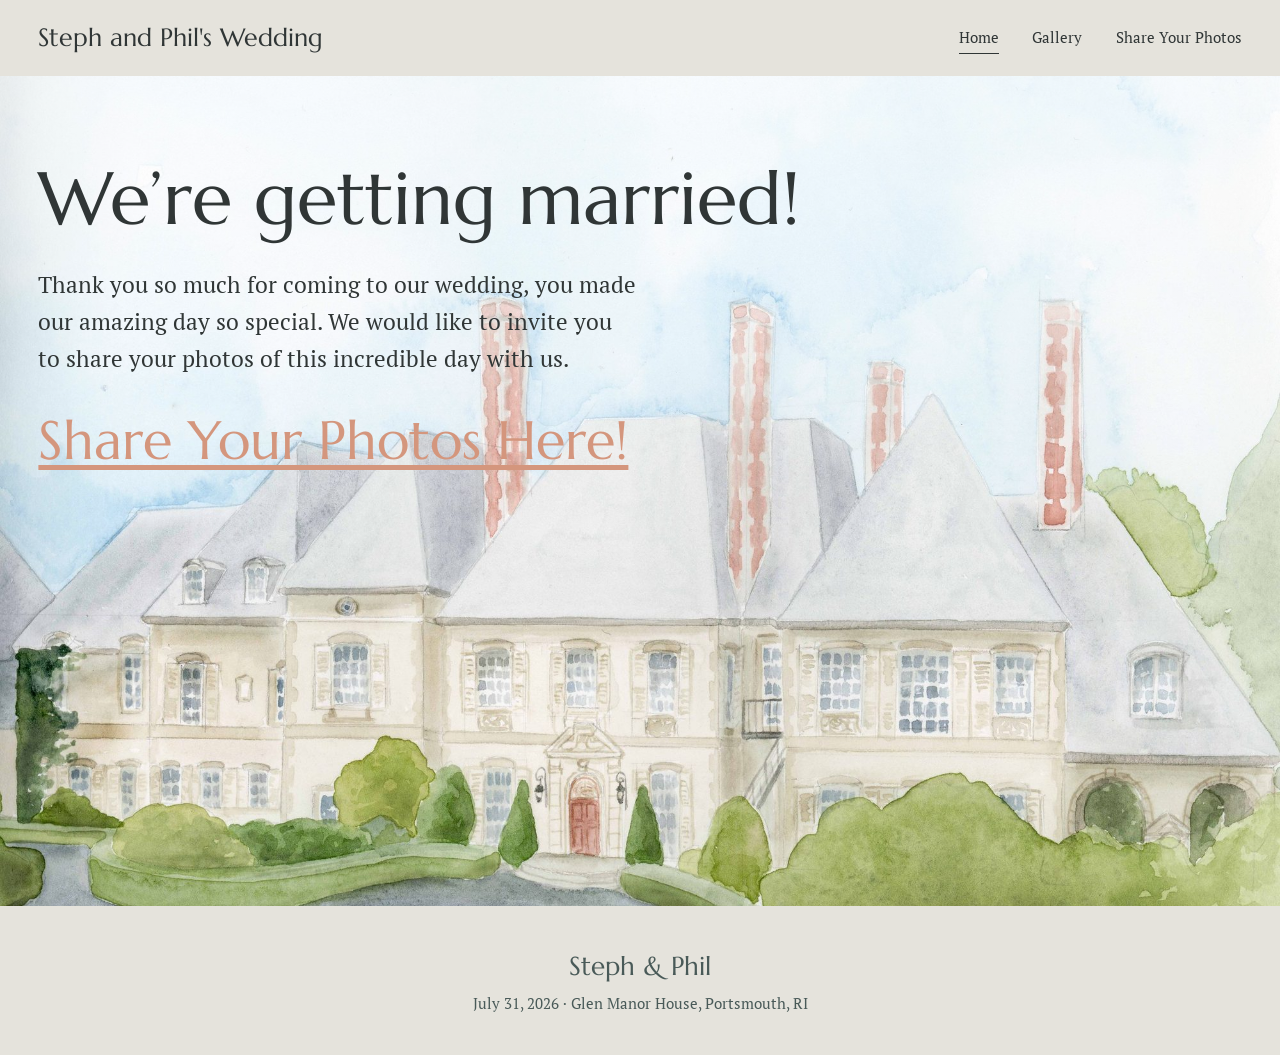
==== commit ac76dc3f: "Build new wedding site: home, gallery and photo sharing pages Replaces the Squarespace snapshot on m" ====
--- a/index.html
+++ b/index.html
@@ -1,2229 +1,50 @@
 <!doctype html>
-<html xmlns:og="http://opengraphprotocol.org/schema/" xmlns:fb="http://www.facebook.com/2008/fbml" lang="en-US"  >
-  <head>
-    <meta http-equiv="X-UA-Compatible" content="IE=edge,chrome=1">
-    <meta name="viewport" content="width=device-width, initial-scale=1">
-    <!-- This is Squarespace. --><!-- papaya-cornet-gfj4 -->
-<base href="">
-<meta charset="utf-8" />
-<title>Steph and Phil&#39;s Wedding</title>
-<meta http-equiv="Accept-CH" content="Sec-CH-UA-Platform-Version, Sec-CH-UA-Model" /><link rel="icon" type="image/x-icon" media="(prefers-color-scheme: light)" href="assets/images.squarespace-cdn.com/content/v1/688d641edf34e95ac3055519/a9e26178-3341-4ac2-ae7f-40e8e41e3366/favicon_fc896eb7.ico"/>
-<link rel="icon" type="image/x-icon" media="(prefers-color-scheme: dark)" href="assets/images.squarespace-cdn.com/content/v1/688d641edf34e95ac3055519/60cf43b9-d98d-4261-bf9b-700f557a9df5/favicon_fc896eb7.ico"/>
-<link rel="canonical" href="https://www.sbpgwedding.com"/>
-<meta property="og:site_name" content="Steph and Phil's Wedding"/>
-<meta property="og:title" content="Steph and Phil&#39;s Wedding"/>
-<meta property="og:url" content="https://www.sbpgwedding.com"/>
-<meta property="og:type" content="website"/>
-<meta itemprop="name" content="Steph and Phil's Wedding"/>
-<meta itemprop="url" content="https://www.sbpgwedding.com"/>
-<meta name="twitter:title" content="Steph and Phil's Wedding"/>
-<meta name="twitter:url" content="https://www.sbpgwedding.com"/>
-<meta name="twitter:card" content="summary"/>
-<meta name="description" content="" />
-<link rel="preconnect" href="https://images.squarespace-cdn.com">
-<link rel="preconnect" href="https://file.squarespace-cdn.com" crossorigin>
-<style data-sqsp-font-ids="6a313952fd7025398af25821,6a31379dfd7025398af254ee">
-/* latin-ext */
-@font-face {
-  font-family: 'PT Serif';
-  font-style: italic;
-  font-weight: 700;
-  font-display: swap;
-  src: url('assets/file.squarespace-cdn.com/content/v2/namespaces/fonts/libraries/sqsp/assets/7e04f840-7db1-431d-8511-d1a1775a82b9/latin-ext.woff2') format('woff2');
-  unicode-range: U+0100-02BA, U+02BD-02C5, U+02C7-02CC, U+02CE-02D7, U+02DD-02FF, U+0304, U+0308, U+0329, U+1D00-1DBF, U+1E00-1E9F, U+1EF2-1EFF, U+2020, U+20A0-20AB, U+20AD-20C0, U+2113, U+2C60-2C7F, U+A720-A7FF;
-}
-/* cyrillic-ext */
-@font-face {
-  font-family: 'PT Serif';
-  font-style: italic;
-  font-weight: 700;
-  font-display: swap;
-  src: url('assets/file.squarespace-cdn.com/content/v2/namespaces/fonts/libraries/sqsp/assets/f2a5bc5d-c7fe-4c6e-b02c-ea30d51e7e29/cyrillic-ext.woff2') format('woff2');
-  unicode-range: U+0460-052F, U+1C80-1C8A, U+20B4, U+2DE0-2DFF, U+A640-A69F, U+FE2E-FE2F;
-}
-/* cyrillic */
-@font-face {
-  font-family: 'PT Serif';
-  font-style: italic;
-  font-weight: 700;
-  font-display: swap;
-  src: url('assets/file.squarespace-cdn.com/content/v2/namespaces/fonts/libraries/sqsp/assets/dfd78f05-06ee-4d35-aa2b-194cb8338673/cyrillic.woff2') format('woff2');
-  unicode-range: U+0301, U+0400-045F, U+0490-0491, U+04B0-04B1, U+2116;
-}
-/* latin */
-@font-face {
-  font-family: 'PT Serif';
-  font-style: italic;
-  font-weight: 700;
-  font-display: swap;
-  src: url('assets/file.squarespace-cdn.com/content/v2/namespaces/fonts/libraries/sqsp/assets/09dee4ee-1ea1-4856-ab01-3a32464dc9b9/latin.woff2') format('woff2');
-  unicode-range: U+0000-00FF, U+0131, U+0152-0153, U+02BB-02BC, U+02C6, U+02DA, U+02DC, U+0304, U+0308, U+0329, U+2000-206F, U+20AC, U+2122, U+2191, U+2193, U+2212, U+2215, U+FEFF, U+FFFD;
-}
-/* latin-ext */
-@font-face {
-  font-family: 'Marcellus';
-  font-style: normal;
-  font-weight: 400;
-  font-display: swap;
-  src: url('assets/file.squarespace-cdn.com/content/v2/namespaces/fonts/libraries/sqsp/assets/ce640800-4bd7-4e34-af2c-dd60d5100816/latin-ext.woff2') format('woff2');
-  unicode-range: U+0100-02BA, U+02BD-02C5, U+02C7-02CC, U+02CE-02D7, U+02DD-02FF, U+0304, U+0308, U+0329, U+1D00-1DBF, U+1E00-1E9F, U+1EF2-1EFF, U+2020, U+20A0-20AB, U+20AD-20C0, U+2113, U+2C60-2C7F, U+A720-A7FF;
-}
-/* latin */
-@font-face {
-  font-family: 'Marcellus';
-  font-style: normal;
-  font-weight: 400;
-  font-display: swap;
-  src: url('assets/file.squarespace-cdn.com/content/v2/namespaces/fonts/libraries/sqsp/assets/b6abb2d6-4ca1-4c9f-bd86-74286b5b90fb/latin.woff2') format('woff2');
-  unicode-range: U+0000-00FF, U+0131, U+0152-0153, U+02BB-02BC, U+02C6, U+02DA, U+02DC, U+0304, U+0308, U+0329, U+2000-206F, U+20AC, U+2122, U+2191, U+2193, U+2212, U+2215, U+FEFF, U+FFFD;
-}
-/* cyrillic-ext */
-@font-face {
-  font-family: 'PT Serif';
-  font-style: normal;
-  font-weight: 700;
-  font-display: swap;
-  src: url('assets/file.squarespace-cdn.com/content/v2/namespaces/fonts/libraries/sqsp/assets/f7aaffb5-0ffd-4f05-922f-125c0ac83301/cyrillic-ext.woff2') format('woff2');
-  unicode-range: U+0460-052F, U+1C80-1C8A, U+20B4, U+2DE0-2DFF, U+A640-A69F, U+FE2E-FE2F;
-}
-/* latin */
-@font-face {
-  font-family: 'PT Serif';
-  font-style: normal;
-  font-weight: 700;
-  font-display: swap;
-  src: url('assets/file.squarespace-cdn.com/content/v2/namespaces/fonts/libraries/sqsp/assets/20418c89-a75d-4363-8cca-9a2d4c17d468/latin.woff2') format('woff2');
-  unicode-range: U+0000-00FF, U+0131, U+0152-0153, U+02BB-02BC, U+02C6, U+02DA, U+02DC, U+0304, U+0308, U+0329, U+2000-206F, U+20AC, U+2122, U+2191, U+2193, U+2212, U+2215, U+FEFF, U+FFFD;
-}
-/* latin-ext */
-@font-face {
-  font-family: 'PT Serif';
-  font-style: normal;
-  font-weight: 700;
-  font-display: swap;
-  src: url('assets/file.squarespace-cdn.com/content/v2/namespaces/fonts/libraries/sqsp/assets/93ca7ee1-15e6-4320-b065-88ca8d2ea9b5/latin-ext.woff2') format('woff2');
-  unicode-range: U+0100-02BA, U+02BD-02C5, U+02C7-02CC, U+02CE-02D7, U+02DD-02FF, U+0304, U+0308, U+0329, U+1D00-1DBF, U+1E00-1E9F, U+1EF2-1EFF, U+2020, U+20A0-20AB, U+20AD-20C0, U+2113, U+2C60-2C7F, U+A720-A7FF;
-}
-/* cyrillic */
-@font-face {
-  font-family: 'PT Serif';
-  font-style: normal;
-  font-weight: 700;
-  font-display: swap;
-  src: url('assets/file.squarespace-cdn.com/content/v2/namespaces/fonts/libraries/sqsp/assets/8c39cc2d-634b-467a-8adb-a0cd21fa1896/cyrillic.woff2') format('woff2');
-  unicode-range: U+0301, U+0400-045F, U+0490-0491, U+04B0-04B1, U+2116;
-}
-/* cyrillic */
-@font-face {
-  font-family: 'PT Serif';
-  font-style: italic;
-  font-weight: 400;
-  font-display: swap;
-  src: url('assets/file.squarespace-cdn.com/content/v2/namespaces/fonts/libraries/sqsp/assets/cc8806a2-a052-4fd5-a9d9-0ed0786b2b0a/cyrillic.woff2') format('woff2');
-  unicode-range: U+0301, U+0400-045F, U+0490-0491, U+04B0-04B1, U+2116;
-}
-/* latin-ext */
-@font-face {
-  font-family: 'PT Serif';
-  font-style: italic;
-  font-weight: 400;
-  font-display: swap;
-  src: url('assets/file.squarespace-cdn.com/content/v2/namespaces/fonts/libraries/sqsp/assets/80022815-0152-49f1-8e3e-f262c100bdee/latin-ext.woff2') format('woff2');
-  unicode-range: U+0100-02BA, U+02BD-02C5, U+02C7-02CC, U+02CE-02D7, U+02DD-02FF, U+0304, U+0308, U+0329, U+1D00-1DBF, U+1E00-1E9F, U+1EF2-1EFF, U+2020, U+20A0-20AB, U+20AD-20C0, U+2113, U+2C60-2C7F, U+A720-A7FF;
-}
-/* cyrillic-ext */
-@font-face {
-  font-family: 'PT Serif';
-  font-style: italic;
-  font-weight: 400;
-  font-display: swap;
-  src: url('assets/file.squarespace-cdn.com/content/v2/namespaces/fonts/libraries/sqsp/assets/f6b9412e-ebb7-4b84-b1c0-5239cc8734c4/cyrillic-ext.woff2') format('woff2');
-  unicode-range: U+0460-052F, U+1C80-1C8A, U+20B4, U+2DE0-2DFF, U+A640-A69F, U+FE2E-FE2F;
-}
-/* latin */
-@font-face {
-  font-family: 'PT Serif';
-  font-style: italic;
-  font-weight: 400;
-  font-display: swap;
-  src: url('assets/file.squarespace-cdn.com/content/v2/namespaces/fonts/libraries/sqsp/assets/fb3ec74e-1e43-47a7-b389-c08df5b84fe3/latin.woff2') format('woff2');
-  unicode-range: U+0000-00FF, U+0131, U+0152-0153, U+02BB-02BC, U+02C6, U+02DA, U+02DC, U+0304, U+0308, U+0329, U+2000-206F, U+20AC, U+2122, U+2191, U+2193, U+2212, U+2215, U+FEFF, U+FFFD;
-}
-/* cyrillic */
-@font-face {
-  font-family: 'PT Serif';
-  font-style: normal;
-  font-weight: 400;
-  font-display: swap;
-  src: url('assets/file.squarespace-cdn.com/content/v2/namespaces/fonts/libraries/sqsp/assets/d048cc7f-a101-4b5f-a3fe-fe654e9c8e01/cyrillic.woff2') format('woff2');
-  unicode-range: U+0301, U+0400-045F, U+0490-0491, U+04B0-04B1, U+2116;
-}
-/* latin-ext */
-@font-face {
-  font-family: 'PT Serif';
-  font-style: normal;
-  font-weight: 400;
-  font-display: swap;
-  src: url('assets/file.squarespace-cdn.com/content/v2/namespaces/fonts/libraries/sqsp/assets/db2210e8-de71-4b8d-8c07-61d7ebb610c0/latin-ext.woff2') format('woff2');
-  unicode-range: U+0100-02BA, U+02BD-02C5, U+02C7-02CC, U+02CE-02D7, U+02DD-02FF, U+0304, U+0308, U+0329, U+1D00-1DBF, U+1E00-1E9F, U+1EF2-1EFF, U+2020, U+20A0-20AB, U+20AD-20C0, U+2113, U+2C60-2C7F, U+A720-A7FF;
-}
-/* cyrillic-ext */
-@font-face {
-  font-family: 'PT Serif';
-  font-style: normal;
-  font-weight: 400;
-  font-display: swap;
-  src: url('assets/file.squarespace-cdn.com/content/v2/namespaces/fonts/libraries/sqsp/assets/057e6ea0-3de8-4bad-bf9e-55d7e2e9065d/cyrillic-ext.woff2') format('woff2');
-  unicode-range: U+0460-052F, U+1C80-1C8A, U+20B4, U+2DE0-2DFF, U+A640-A69F, U+FE2E-FE2F;
-}
-/* latin */
-@font-face {
-  font-family: 'PT Serif';
-  font-style: normal;
-  font-weight: 400;
-  font-display: swap;
-  src: url('assets/file.squarespace-cdn.com/content/v2/namespaces/fonts/libraries/sqsp/assets/0bda225b-cc2b-432d-8ec6-1f382c159edc/latin.woff2') format('woff2');
-  unicode-range: U+0000-00FF, U+0131, U+0152-0153, U+02BB-02BC, U+02C6, U+02DA, U+02DC, U+0304, U+0308, U+0329, U+2000-206F, U+20AC, U+2122, U+2191, U+2193, U+2212, U+2215, U+FEFF, U+FFFD;
-}
-</style><script type="text/javascript" crossorigin="anonymous" defer="true" src="assets/assets.squarespace.com/@sqs/polyfiller/1.7.7/modern.js"></script>
-<script data-name="static-context">Static = window.Static || {}; Static.SQUARESPACE_CONTEXT = {"betaFeatureFlags":["campaigns_discount_section_in_blasts","commerce_product_payment_plan_editing","custom_toll_free_verification","campaigns_merch_state","marketing_landing_page","cdk_website_components_video_container_styles_enabled","bfcm_2026","scripts_defer","campaigns_discount_section_in_automations","campaigns_table_v2","campaigns_thumbnail_layout","nested_categories","plp_filters_v2_expanded_frontend_filters","website_styles_ui_enabled","enable_form_submission_trigger","in-product-messaging-banners-oct-5","i18n_beta_website_locales","supports_versioned_template_assets","marketing_automations","campaigns_new_image_layout_picker","new_stacked_index","sms-campaigns","member_areas_feature","campaigns_import_discounts","override_block_styles","contacts_and_campaigns_redesign"],"facebookAppId":"314192535267336","facebookApiVersion":"v6.0","rollups":{"squarespace-announcement-bar":{"js":"assets/assets.squarespace.com/universal/scripts-compressed/announcement-bar-ff2c04748aa19f8b-min.en-US.js"},"squarespace-audio-player":{"css":"assets/assets.squarespace.com/universal/styles-compressed/audio-player-2ed9b5e81e0206fd-min.en-US.css","js":"assets/assets.squarespace.com/universal/scripts-compressed/audio-player-0e06228c3823cb9d-min.en-US.js"},"squarespace-blog-collection-list":{"css":"assets/assets.squarespace.com/universal/styles-compressed/blog-collection-list-ab0584c5115e2866-min.en-US.css","js":"assets/assets.squarespace.com/universal/scripts-compressed/blog-collection-list-7b4ba1b17a25269f-min.en-US.js"},"squarespace-calendar-block-renderer":{"css":"assets/assets.squarespace.com/universal/styles-compressed/calendar-block-renderer-e9e61fa1880a1136-min.en-US.css","js":"assets/assets.squarespace.com/universal/scripts-compressed/calendar-block-renderer-599d5a11180b01ae-min.en-US.js"},"squarespace-chartjs-helpers":{"css":"assets/assets.squarespace.com/universal/styles-compressed/chartjs-helpers-8bb27000fe33f98f-min.en-US.css","js":"assets/assets.squarespace.com/universal/scripts-compressed/chartjs-helpers-f2945ddb23654766-min.en-US.js"},"squarespace-comments":{"css":"assets/assets.squarespace.com/universal/styles-compressed/comments-48dfebf1c480391b-min.en-US.css","js":"assets/assets.squarespace.com/universal/scripts-compressed/comments-80fb460410c0af76-min.en-US.js"},"squarespace-custom-css-popup":{"css":"assets/assets.squarespace.com/universal/styles-compressed/custom-css-popup-1e9ffc39955fb73c-min.en-US.css","js":"assets/assets.squarespace.com/universal/scripts-compressed/custom-css-popup-8623c09dc97b2cc2-min.en-US.js"},"squarespace-dialog":{"css":"assets/assets.squarespace.com/universal/styles-compressed/dialog-d17bb8aaebd6d24a-min.en-US.css","js":"assets/assets.squarespace.com/universal/scripts-compressed/dialog-2e6b38d9bb63561b-min.en-US.js"},"squarespace-events-collection":{"css":"assets/assets.squarespace.com/universal/styles-compressed/events-collection-e9e61fa1880a1136-min.en-US.css","js":"assets/assets.squarespace.com/universal/scripts-compressed/events-collection-8c736da42e410f68-min.en-US.js"},"squarespace-form-rendering-utils":{"js":"assets/assets.squarespace.com/universal/scripts-compressed/form-rendering-utils-058057572502473a-min.en-US.js"},"squarespace-forms":{"css":"assets/assets.squarespace.com/universal/styles-compressed/forms-a4992eb689bd3dbc-min.en-US.css","js":"assets/assets.squarespace.com/universal/scripts-compressed/forms-1c9e55fae34d3c8f-min.en-US.js"},"squarespace-gallery-collection-list":{"css":"assets/assets.squarespace.com/universal/styles-compressed/gallery-collection-list-ab0584c5115e2866-min.en-US.css","js":"assets/assets.squarespace.com/universal/scripts-compressed/gallery-collection-list-93718c05f381d1be-min.en-US.js"},"squarespace-image-zoom":{"css":"assets/assets.squarespace.com/universal/styles-compressed/image-zoom-ab0584c5115e2866-min.en-US.css","js":"assets/assets.squarespace.com/universal/scripts-compressed/image-zoom-cbfd1652ac8e04ce-min.en-US.js"},"squarespace-pinterest":{"css":"assets/assets.squarespace.com/universal/styles-compressed/pinterest-ab0584c5115e2866-min.en-US.css","js":"assets/assets.squarespace.com/universal/scripts-compressed/pinterest-12c834136f9fb16f-min.en-US.js"},"squarespace-popup-overlay":{"css":"assets/assets.squarespace.com/universal/styles-compressed/popup-overlay-f39ec8cdc95ccd84-min.en-US.css","js":"assets/assets.squarespace.com/universal/scripts-compressed/popup-overlay-7afaba259a8e252a-min.en-US.js"},"squarespace-product-quick-view":{"css":"assets/assets.squarespace.com/universal/styles-compressed/product-quick-view-a4992eb689bd3dbc-min.en-US.css","js":"assets/assets.squarespace.com/universal/scripts-compressed/product-quick-view-c49c8d26a7d137c9-min.en-US.js"},"squarespace-products-collection-item-v2":{"css":"assets/assets.squarespace.com/universal/styles-compressed/products-collection-item-v2-ab0584c5115e2866-min.en-US.css","js":"assets/assets.squarespace.com/universal/scripts-compressed/products-collection-item-v2-4e28611b12f8f976-min.en-US.js"},"squarespace-products-collection-list-v2":{"css":"assets/assets.squarespace.com/universal/styles-compressed/products-collection-list-v2-ab0584c5115e2866-min.en-US.css","js":"assets/assets.squarespace.com/universal/scripts-compressed/products-collection-list-v2-43dd38d9de5bfd1d-min.en-US.js"},"squarespace-search-page":{"css":"assets/assets.squarespace.com/universal/styles-compressed/search-page-bf715ef9d437dff2-min.en-US.css","js":"assets/assets.squarespace.com/universal/scripts-compressed/search-page-e3d1a9959c9dea16-min.en-US.js"},"squarespace-search-preview":{"js":"assets/assets.squarespace.com/universal/scripts-compressed/search-preview-d83d8c69534b41c1-min.en-US.js"},"squarespace-simple-liking":{"css":"assets/assets.squarespace.com/universal/styles-compressed/simple-liking-449c9d79ca5f0725-min.en-US.css","js":"assets/assets.squarespace.com/universal/scripts-compressed/simple-liking-8080e4510311deac-min.en-US.js"},"squarespace-social-buttons":{"css":"assets/assets.squarespace.com/universal/styles-compressed/social-buttons-e675ec109312898c-min.en-US.css","js":"assets/assets.squarespace.com/universal/scripts-compressed/social-buttons-9b805aab732b7a79-min.en-US.js"},"squarespace-tourdates":{"css":"assets/assets.squarespace.com/universal/styles-compressed/tourdates-ab0584c5115e2866-min.en-US.css","js":"assets/assets.squarespace.com/universal/scripts-compressed/tourdates-cf378478c32ff61b-min.en-US.js"},"squarespace-website-overlays-manager":{"css":"assets/assets.squarespace.com/universal/styles-compressed/website-overlays-manager-3899990553876185-min.en-US.css","js":"assets/assets.squarespace.com/universal/scripts-compressed/website-overlays-manager-9c6995b88d2b50db-min.en-US.js"}},"pageType":2,"website":{"id":"688d641edf34e95ac3055519","captchaSettings":{"enabledForDonations":false},"cloneable":false,"contentModifiedOn":1783628189328,"formattingLocale":"en-US","fullSiteTitle":"Steph and Phil's Wedding","identifier":"papaya-cornet-gfj4","imageMetadataProcessingEnabled":false,"isHstsEnabled":true,"language":"en-US","primaryDomain":"www.sbpgwedding.com","screenshotId":"8c2045beeec388ed12752e8e15f0404f3011e077ce83e7a5ccff08b7f98cb10b","shareButtonOptions":{"7":true,"3":true,"2":true,"1":true,"8":true,"6":true,"4":true},"showOwnerLogin":false,"siteDescription":"","siteStatus":{},"siteTitle":"Steph and Phil's Wedding","sslSetting":3,"timeZone":"America/New_York","translationLocale":"en-US","typekitId":"","websiteType":4,"hasBeenCloneable":false,"statsMigrated":false,"authenticUrl":"https://www.sbpgwedding.com","baseUrl":"https://www.sbpgwedding.com","internalUrl":"https://papaya-cornet-gfj4.squarespace.com","machineTimeZoneOffset":-18000000,"socialAccounts":[{"serviceId":64,"addedOn":1754096671266,"profileUrl":"http://instagram.com/squarespace","iconEnabled":true,"serviceName":"instagram-unauth"}],"timeZoneAbbr":"EST","timeZoneOffset":-18000000},"websiteSettings":{"id":"688d641fdf34e95ac3055539","websiteId":"688d641edf34e95ac3055519","subjects":[],"country":"US","state":"MA","simpleLikingEnabled":true,"mobileInfoBarSettings":{"style":1,"isContactEmailEnabled":false,"isContactPhoneNumberEnabled":false,"isLocationEnabled":false,"isBusinessHoursEnabled":false},"announcementBarSettings":{"style":1},"popupOverlaySettings":{"style":1,"enabledPages":[]},"commentLikesAllowed":true,"commentAnonAllowed":true,"commentThreaded":true,"commentApprovalRequired":false,"commentAvatarsOn":true,"commentSortType":2,"commentFlagThreshold":0,"commentFlagsAllowed":true,"commentEnableByDefault":true,"commentDisableAfterDaysDefault":0,"disqusShortname":"","commentsEnabled":false,"businessHours":{},"storeSettings":{"returnPolicy":null,"termsOfService":null,"privacyPolicy":null,"expressCheckout":false,"continueShoppingLinkUrl":"/","useLightCart":false,"showNoteField":false,"shippingCountryDefaultValue":"US","billToShippingDefaultValue":false,"showShippingPhoneNumber":true,"isShippingPhoneRequired":false,"showBillingPhoneNumber":true,"isBillingPhoneRequired":false,"currenciesSupported":["USD","CAD","GBP","AUD","EUR","CHF","NOK","SEK","DKK","NZD","SGD","MXN","HKD","CZK","ILS","MYR","RUB","PHP","PLN","THB","BRL","ARS","COP","IDR","INR","JPY","ZAR"],"defaultCurrency":"USD","selectedCurrency":"USD","multicurrencyEnabled":true,"measurementStandard":1,"showCustomCheckoutForm":false,"checkoutPageMarketingOptInEnabled":true,"enableMailingListOptInByDefault":false,"sameAsRetailLocation":false,"merchandisingSettings":{"scarcityEnabledOnProductItems":false,"scarcityEnabledOnProductBlocks":false,"scarcityMessageType":"DEFAULT_SCARCITY_MESSAGE","scarcityThreshold":10,"multipleQuantityAllowedForServices":true,"restockNotificationsEnabled":false,"restockNotificationsMailingListSignUpEnabled":false,"relatedProductsEnabled":false,"relatedProductsOrdering":"random","soldOutVariantsDropdownDisabled":false,"productComposerOptedIn":false,"productComposerABTestOptedOut":false,"productReviewsEnabled":false},"minimumOrderSubtotalEnabled":false,"minimumOrderSubtotal":{"currency":"USD","value":"0.00"},"addToCartConfirmationType":2,"isLive":false,"multipleQuantityAllowedForServices":true},"useEscapeKeyToLogin":false,"ssBadgeType":1,"ssBadgePosition":4,"ssBadgeVisibility":1,"ssBadgeDevices":1,"pinterestOverlayOptions":{"mode":"disabled"},"userAccountsSettings":{"loginAllowed":true,"signupAllowed":true}},"cookieSettings":{"isCookieBannerEnabled":false,"isRestrictiveCookiePolicyEnabled":false,"cookieBannerText":"","cookieBannerTheme":"","cookieBannerVariant":"","cookieBannerPosition":"","cookieBannerCtaVariant":"","cookieBannerCtaText":"","cookieBannerAcceptType":"OPT_IN","cookieBannerOptOutCtaText":"","cookieBannerHasOptOut":false,"cookieBannerHasManageCookies":true,"cookieBannerManageCookiesLabel":"","cookieBannerSavedPreferencesText":"","cookieBannerSavedPreferencesLayout":"PILL"},"websiteCloneable":false,"collection":{"title":"Home","id":"69e5698d7bf181288e2e3f64","fullUrl":"/","type":10,"permissionType":1},"subscribed":false,"appDomain":"squarespace.com","templateTweakable":true,"tweakJSON":{"form-use-theme-colors":"true","header-logo-height":"20px","header-mobile-logo-max-height":"30px","header-vert-padding":"1.5vw","header-width":"Full","maxPageWidth":"1400px","mobile-header-vert-padding":"6vw","pagePadding":"3vw","tweak-blog-alternating-side-by-side-image-aspect-ratio":"1:1 Square","tweak-blog-alternating-side-by-side-image-spacing":"6%","tweak-blog-alternating-side-by-side-meta-spacing":"20px","tweak-blog-alternating-side-by-side-primary-meta":"Categories","tweak-blog-alternating-side-by-side-read-more-spacing":"20px","tweak-blog-alternating-side-by-side-secondary-meta":"Date","tweak-blog-basic-grid-columns":"3","tweak-blog-basic-grid-image-aspect-ratio":"1:1 Square","tweak-blog-basic-grid-image-spacing":"18px","tweak-blog-basic-grid-meta-spacing":"3px","tweak-blog-basic-grid-primary-meta":"Date","tweak-blog-basic-grid-read-more-spacing":"11px","tweak-blog-basic-grid-secondary-meta":"Categories","tweak-blog-item-custom-width":"75","tweak-blog-item-show-author-profile":"false","tweak-blog-item-width":"Medium","tweak-blog-masonry-columns":"2","tweak-blog-masonry-horizontal-spacing":"30px","tweak-blog-masonry-image-spacing":"20px","tweak-blog-masonry-meta-spacing":"20px","tweak-blog-masonry-primary-meta":"Categories","tweak-blog-masonry-read-more-spacing":"20px","tweak-blog-masonry-secondary-meta":"Date","tweak-blog-masonry-vertical-spacing":"30px","tweak-blog-side-by-side-image-aspect-ratio":"1:1 Square","tweak-blog-side-by-side-image-spacing":"6%","tweak-blog-side-by-side-meta-spacing":"20px","tweak-blog-side-by-side-primary-meta":"Categories","tweak-blog-side-by-side-read-more-spacing":"20px","tweak-blog-side-by-side-secondary-meta":"Date","tweak-blog-single-column-image-spacing":"50px","tweak-blog-single-column-meta-spacing":"0px","tweak-blog-single-column-primary-meta":"Date","tweak-blog-single-column-read-more-spacing":"0px","tweak-blog-single-column-secondary-meta":"Categories","tweak-events-stacked-show-thumbnails":"true","tweak-events-stacked-thumbnail-size":"3:2 Standard","tweak-fixed-header":"false","tweak-fixed-header-style":"Basic","tweak-global-animations-animation-curve":"ease","tweak-global-animations-animation-delay":"0.6s","tweak-global-animations-animation-duration":"0.90s","tweak-global-animations-animation-style":"fade","tweak-global-animations-animation-type":"fade","tweak-global-animations-complexity-level":"detailed","tweak-global-animations-enabled":"true","tweak-portfolio-grid-basic-custom-height":"50","tweak-portfolio-grid-overlay-custom-height":"50","tweak-portfolio-hover-follow-acceleration":"10%","tweak-portfolio-hover-follow-animation-duration":"Fast","tweak-portfolio-hover-follow-animation-type":"Fade","tweak-portfolio-hover-follow-delimiter":"Bullet","tweak-portfolio-hover-follow-front":"false","tweak-portfolio-hover-follow-layout":"Inline","tweak-portfolio-hover-follow-size":"50","tweak-portfolio-hover-follow-text-spacing-x":"1.5","tweak-portfolio-hover-follow-text-spacing-y":"1.5","tweak-portfolio-hover-static-animation-duration":"Fast","tweak-portfolio-hover-static-animation-type":"Fade","tweak-portfolio-hover-static-delimiter":"Hyphen","tweak-portfolio-hover-static-front":"true","tweak-portfolio-hover-static-layout":"Inline","tweak-portfolio-hover-static-size":"50","tweak-portfolio-hover-static-text-spacing-x":"1.5","tweak-portfolio-hover-static-text-spacing-y":"1.5","tweak-portfolio-index-background-animation-duration":"Medium","tweak-portfolio-index-background-animation-type":"Fade","tweak-portfolio-index-background-custom-height":"50","tweak-portfolio-index-background-delimiter":"None","tweak-portfolio-index-background-height":"Large","tweak-portfolio-index-background-horizontal-alignment":"Center","tweak-portfolio-index-background-link-format":"Stacked","tweak-portfolio-index-background-persist":"false","tweak-portfolio-index-background-vertical-alignment":"Middle","tweak-portfolio-index-background-width":"Full","tweak-transparent-header":"false"},"websiteStyles":{"spacing":{"maxPageWidth":"1400px","pagePadding":"3vw"},"animations":{"tweak-global-animations-enabled":"true","tweak-global-animations-animation-type":"fade","tweak-global-animations-animation-curve":"ease","tweak-global-animations-animation-duration":"0.9s","tweak-global-animations-animation-delay":"0.6s"}},"templateId":"5c5a519771c10ba3470d8101","templateVersion":"7.1","pageFeatures":[1,2,4],"gmRenderKey":"QUl6YVN5Q0JUUk9xNkx1dkZfSUUxcjQ2LVQ0QWVUU1YtMGQ3bXk4","templateScriptsRootUrl":"https://static1.squarespace.com/static/vta/5c5a519771c10ba3470d8101/scripts/","impersonatedSession":false,"tzData":{"zones":[[-300,"US","E%sT",null]],"rules":{"US":[[1967,2006,null,"Oct","lastSun","2:00","0","S"],[1987,2006,null,"Apr","Sun>=1","2:00","1:00","D"],[2007,"max",null,"Mar","Sun>=8","2:00","1:00","D"],[2007,"max",null,"Nov","Sun>=1","2:00","0","S"]]}},"showAnnouncementBar":false,"recaptchaEnterpriseContext":{"recaptchaEnterpriseSiteKey":"6LdDFQwjAAAAAPigEvvPgEVbb7QBm-TkVJdDTlAv"},"i18nContext":{"timeZoneData":{"id":"America/New_York","name":"Eastern Time"}},"env":"PRODUCTION","visitorFormContext":{"formFieldFormats":{"countries":[{"name":"Afghanistan","code":"AF","phoneCode":"+93"},{"name":"\u00C5land Islands","code":"AX","phoneCode":"+358"},{"name":"Albania","code":"AL","phoneCode":"+355"},{"name":"Algeria","code":"DZ","phoneCode":"+213"},{"name":"American Samoa","code":"AS","phoneCode":"+1"},{"name":"Andorra","code":"AD","phoneCode":"+376"},{"name":"Angola","code":"AO","phoneCode":"+244"},{"name":"Anguilla","code":"AI","phoneCode":"+1"},{"name":"Antigua & Barbuda","code":"AG","phoneCode":"+1"},{"name":"Argentina","code":"AR","phoneCode":"+54"},{"name":"Armenia","code":"AM","phoneCode":"+374"},{"name":"Aruba","code":"AW","phoneCode":"+297"},{"name":"Ascension Island","code":"AC","phoneCode":"+247"},{"name":"Australia","code":"AU","phoneCode":"+61"},{"name":"Austria","code":"AT","phoneCode":"+43"},{"name":"Azerbaijan","code":"AZ","phoneCode":"+994"},{"name":"Bahamas","code":"BS","phoneCode":"+1"},{"name":"Bahrain","code":"BH","phoneCode":"+973"},{"name":"Bangladesh","code":"BD","phoneCode":"+880"},{"name":"Barbados","code":"BB","phoneCode":"+1"},{"name":"Belarus","code":"BY","phoneCode":"+375"},{"name":"Belgium","code":"BE","phoneCode":"+32"},{"name":"Belize","code":"BZ","phoneCode":"+501"},{"name":"Benin","code":"BJ","phoneCode":"+229"},{"name":"Bermuda","code":"BM","phoneCode":"+1"},{"name":"Bhutan","code":"BT","phoneCode":"+975"},{"name":"Bolivia","code":"BO","phoneCode":"+591"},{"name":"Bosnia & Herzegovina","code":"BA","phoneCode":"+387"},{"name":"Botswana","code":"BW","phoneCode":"+267"},{"name":"Brazil","code":"BR","phoneCode":"+55"},{"name":"British Indian Ocean Territory","code":"IO","phoneCode":"+246"},{"name":"British Virgin Islands","code":"VG","phoneCode":"+1"},{"name":"Brunei","code":"BN","phoneCode":"+673"},{"name":"Bulgaria","code":"BG","phoneCode":"+359"},{"name":"Burkina Faso","code":"BF","phoneCode":"+226"},{"name":"Burundi","code":"BI","phoneCode":"+257"},{"name":"Cambodia","code":"KH","phoneCode":"+855"},{"name":"Cameroon","code":"CM","phoneCode":"+237"},{"name":"Canada","code":"CA","phoneCode":"+1"},{"name":"Cape Verde","code":"CV","phoneCode":"+238"},{"name":"Caribbean Netherlands","code":"BQ","phoneCode":"+599"},{"name":"Cayman Islands","code":"KY","phoneCode":"+1"},{"name":"Central African Republic","code":"CF","phoneCode":"+236"},{"name":"Chad","code":"TD","phoneCode":"+235"},{"name":"Chile","code":"CL","phoneCode":"+56"},{"name":"China","code":"CN","phoneCode":"+86"},{"name":"Christmas Island","code":"CX","phoneCode":"+61"},{"name":"Cocos (Keeling) Islands","code":"CC","phoneCode":"+61"},{"name":"Colombia","code":"CO","phoneCode":"+57"},{"name":"Comoros","code":"KM","phoneCode":"+269"},{"name":"Congo - Brazzaville","code":"CG","phoneCode":"+242"},{"name":"Congo - Kinshasa","code":"CD","phoneCode":"+243"},{"name":"Cook Islands","code":"CK","phoneCode":"+682"},{"name":"Costa Rica","code":"CR","phoneCode":"+506"},{"name":"C\u00F4te d\u2019Ivoire","code":"CI","phoneCode":"+225"},{"name":"Croatia","code":"HR","phoneCode":"+385"},{"name":"Cuba","code":"CU","phoneCode":"+53"},{"name":"Cura\u00E7ao","code":"CW","phoneCode":"+599"},{"name":"Cyprus","code":"CY","phoneCode":"+357"},{"name":"Czechia","code":"CZ","phoneCode":"+420"},{"name":"Denmark","code":"DK","phoneCode":"+45"},{"name":"Djibouti","code":"DJ","phoneCode":"+253"},{"name":"Dominica","code":"DM","phoneCode":"+1"},{"name":"Dominican Republic","code":"DO","phoneCode":"+1"},{"name":"Ecuador","code":"EC","phoneCode":"+593"},{"name":"Egypt","code":"EG","phoneCode":"+20"},{"name":"El Salvador","code":"SV","phoneCode":"+503"},{"name":"Equatorial Guinea","code":"GQ","phoneCode":"+240"},{"name":"Eritrea","code":"ER","phoneCode":"+291"},{"name":"Estonia","code":"EE","phoneCode":"+372"},{"name":"Eswatini","code":"SZ","phoneCode":"+268"},{"name":"Ethiopia","code":"ET","phoneCode":"+251"},{"name":"Falkland Islands","code":"FK","phoneCode":"+500"},{"name":"Faroe Islands","code":"FO","phoneCode":"+298"},{"name":"Fiji","code":"FJ","phoneCode":"+679"},{"name":"Finland","code":"FI","phoneCode":"+358"},{"name":"France","code":"FR","phoneCode":"+33"},{"name":"French Guiana","code":"GF","phoneCode":"+594"},{"name":"French Polynesia","code":"PF","phoneCode":"+689"},{"name":"Gabon","code":"GA","phoneCode":"+241"},{"name":"Gambia","code":"GM","phoneCode":"+220"},{"name":"Georgia","code":"GE","phoneCode":"+995"},{"name":"Germany","code":"DE","phoneCode":"+49"},{"name":"Ghana","code":"GH","phoneCode":"+233"},{"name":"Gibraltar","code":"GI","phoneCode":"+350"},{"name":"Greece","code":"GR","phoneCode":"+30"},{"name":"Greenland","code":"GL","phoneCode":"+299"},{"name":"Grenada","code":"GD","phoneCode":"+1"},{"name":"Guadeloupe","code":"GP","phoneCode":"+590"},{"name":"Guam","code":"GU","phoneCode":"+1"},{"name":"Guatemala","code":"GT","phoneCode":"+502"},{"name":"Guernsey","code":"GG","phoneCode":"+44"},{"name":"Guinea","code":"GN","phoneCode":"+224"},{"name":"Guinea-Bissau","code":"GW","phoneCode":"+245"},{"name":"Guyana","code":"GY","phoneCode":"+592"},{"name":"Haiti","code":"HT","phoneCode":"+509"},{"name":"Honduras","code":"HN","phoneCode":"+504"},{"name":"Hong Kong SAR China","code":"HK","phoneCode":"+852"},{"name":"Hungary","code":"HU","phoneCode":"+36"},{"name":"Iceland","code":"IS","phoneCode":"+354"},{"name":"India","code":"IN","phoneCode":"+91"},{"name":"Indonesia","code":"ID","phoneCode":"+62"},{"name":"Iran","code":"IR","phoneCode":"+98"},{"name":"Iraq","code":"IQ","phoneCode":"+964"},{"name":"Ireland","code":"IE","phoneCode":"+353"},{"name":"Isle of Man","code":"IM","phoneCode":"+44"},{"name":"Israel","code":"IL","phoneCode":"+972"},{"name":"Italy","code":"IT","phoneCode":"+39"},{"name":"Jamaica","code":"JM","phoneCode":"+1"},{"name":"Japan","code":"JP","phoneCode":"+81"},{"name":"Jersey","code":"JE","phoneCode":"+44"},{"name":"Jordan","code":"JO","phoneCode":"+962"},{"name":"Kazakhstan","code":"KZ","phoneCode":"+7"},{"name":"Kenya","code":"KE","phoneCode":"+254"},{"name":"Kiribati","code":"KI","phoneCode":"+686"},{"name":"Kosovo","code":"XK","phoneCode":"+383"},{"name":"Kuwait","code":"KW","phoneCode":"+965"},{"name":"Kyrgyzstan","code":"KG","phoneCode":"+996"},{"name":"Laos","code":"LA","phoneCode":"+856"},{"name":"Latvia","code":"LV","phoneCode":"+371"},{"name":"Lebanon","code":"LB","phoneCode":"+961"},{"name":"Lesotho","code":"LS","phoneCode":"+266"},{"name":"Liberia","code":"LR","phoneCode":"+231"},{"name":"Libya","code":"LY","phoneCode":"+218"},{"name":"Liechtenstein","code":"LI","phoneCode":"+423"},{"name":"Lithuania","code":"LT","phoneCode":"+370"},{"name":"Luxembourg","code":"LU","phoneCode":"+352"},{"name":"Macao SAR China","code":"MO","phoneCode":"+853"},{"name":"Madagascar","code":"MG","phoneCode":"+261"},{"name":"Malawi","code":"MW","phoneCode":"+265"},{"name":"Malaysia","code":"MY","phoneCode":"+60"},{"name":"Maldives","code":"MV","phoneCode":"+960"},{"name":"Mali","code":"ML","phoneCode":"+223"},{"name":"Malta","code":"MT","phoneCode":"+356"},{"name":"Marshall Islands","code":"MH","phoneCode":"+692"},{"name":"Martinique","code":"MQ","phoneCode":"+596"},{"name":"Mauritania","code":"MR","phoneCode":"+222"},{"name":"Mauritius","code":"MU","phoneCode":"+230"},{"name":"Mayotte","code":"YT","phoneCode":"+262"},{"name":"Mexico","code":"MX","phoneCode":"+52"},{"name":"Micronesia","code":"FM","phoneCode":"+691"},{"name":"Moldova","code":"MD","phoneCode":"+373"},{"name":"Monaco","code":"MC","phoneCode":"+377"},{"name":"Mongolia","code":"MN","phoneCode":"+976"},{"name":"Montenegro","code":"ME","phoneCode":"+382"},{"name":"Montserrat","code":"MS","phoneCode":"+1"},{"name":"Morocco","code":"MA","phoneCode":"+212"},{"name":"Mozambique","code":"MZ","phoneCode":"+258"},{"name":"Myanmar (Burma)","code":"MM","phoneCode":"+95"},{"name":"Namibia","code":"NA","phoneCode":"+264"},{"name":"Nauru","code":"NR","phoneCode":"+674"},{"name":"Nepal","code":"NP","phoneCode":"+977"},{"name":"Netherlands","code":"NL","phoneCode":"+31"},{"name":"New Caledonia","code":"NC","phoneCode":"+687"},{"name":"New Zealand","code":"NZ","phoneCode":"+64"},{"name":"Nicaragua","code":"NI","phoneCode":"+505"},{"name":"Niger","code":"NE","phoneCode":"+227"},{"name":"Nigeria","code":"NG","phoneCode":"+234"},{"name":"Niue","code":"NU","phoneCode":"+683"},{"name":"Norfolk Island","code":"NF","phoneCode":"+672"},{"name":"Northern Mariana Islands","code":"MP","phoneCode":"+1"},{"name":"North Korea","code":"KP","phoneCode":"+850"},{"name":"North Macedonia","code":"MK","phoneCode":"+389"},{"name":"Norway","code":"NO","phoneCode":"+47"},{"name":"Oman","code":"OM","phoneCode":"+968"},{"name":"Pakistan","code":"PK","phoneCode":"+92"},{"name":"Palau","code":"PW","phoneCode":"+680"},{"name":"Palestinian Territories","code":"PS","phoneCode":"+970"},{"name":"Panama","code":"PA","phoneCode":"+507"},{"name":"Papua New Guinea","code":"PG","phoneCode":"+675"},{"name":"Paraguay","code":"PY","phoneCode":"+595"},{"name":"Peru","code":"PE","phoneCode":"+51"},{"name":"Philippines","code":"PH","phoneCode":"+63"},{"name":"Poland","code":"PL","phoneCode":"+48"},{"name":"Portugal","code":"PT","phoneCode":"+351"},{"name":"Puerto Rico","code":"PR","phoneCode":"+1"},{"name":"Qatar","code":"QA","phoneCode":"+974"},{"name":"R\u00E9union","code":"RE","phoneCode":"+262"},{"name":"Romania","code":"RO","phoneCode":"+40"},{"name":"Russia","code":"RU","phoneCode":"+7"},{"name":"Rwanda","code":"RW","phoneCode":"+250"},{"name":"Samoa","code":"WS","phoneCode":"+685"},{"name":"San Marino","code":"SM","phoneCode":"+378"},{"name":"S\u00E3o Tom\u00E9 & Pr\u00EDncipe","code":"ST","phoneCode":"+239"},{"name":"Saudi Arabia","code":"SA","phoneCode":"+966"},{"name":"Senegal","code":"SN","phoneCode":"+221"},{"name":"Serbia","code":"RS","phoneCode":"+381"},{"name":"Seychelles","code":"SC","phoneCode":"+248"},{"name":"Sierra Leone","code":"SL","phoneCode":"+232"},{"name":"Singapore","code":"SG","phoneCode":"+65"},{"name":"Sint Maarten","code":"SX","phoneCode":"+1"},{"name":"Slovakia","code":"SK","phoneCode":"+421"},{"name":"Slovenia","code":"SI","phoneCode":"+386"},{"name":"Solomon Islands","code":"SB","phoneCode":"+677"},{"name":"Somalia","code":"SO","phoneCode":"+252"},{"name":"South Africa","code":"ZA","phoneCode":"+27"},{"name":"South Korea","code":"KR","phoneCode":"+82"},{"name":"South Sudan","code":"SS","phoneCode":"+211"},{"name":"Spain","code":"ES","phoneCode":"+34"},{"name":"Sri Lanka","code":"LK","phoneCode":"+94"},{"name":"St. Barth\u00E9lemy","code":"BL","phoneCode":"+590"},{"name":"St. Helena","code":"SH","phoneCode":"+290"},{"name":"St. Kitts & Nevis","code":"KN","phoneCode":"+1"},{"name":"St. Lucia","code":"LC","phoneCode":"+1"},{"name":"St. Martin","code":"MF","phoneCode":"+590"},{"name":"St. Pierre & Miquelon","code":"PM","phoneCode":"+508"},{"name":"St. Vincent & Grenadines","code":"VC","phoneCode":"+1"},{"name":"Sudan","code":"SD","phoneCode":"+249"},{"name":"Suriname","code":"SR","phoneCode":"+597"},{"name":"Svalbard & Jan Mayen","code":"SJ","phoneCode":"+47"},{"name":"Sweden","code":"SE","phoneCode":"+46"},{"name":"Switzerland","code":"CH","phoneCode":"+41"},{"name":"Syria","code":"SY","phoneCode":"+963"},{"name":"Taiwan","code":"TW","phoneCode":"+886"},{"name":"Tajikistan","code":"TJ","phoneCode":"+992"},{"name":"Tanzania","code":"TZ","phoneCode":"+255"},{"name":"Thailand","code":"TH","phoneCode":"+66"},{"name":"Timor-Leste","code":"TL","phoneCode":"+670"},{"name":"Togo","code":"TG","phoneCode":"+228"},{"name":"Tokelau","code":"TK","phoneCode":"+690"},{"name":"Tonga","code":"TO","phoneCode":"+676"},{"name":"Trinidad & Tobago","code":"TT","phoneCode":"+1"},{"name":"Tristan da Cunha","code":"TA","phoneCode":"+290"},{"name":"Tunisia","code":"TN","phoneCode":"+216"},{"name":"T\u00FCrkiye","code":"TR","phoneCode":"+90"},{"name":"Turkmenistan","code":"TM","phoneCode":"+993"},{"name":"Turks & Caicos Islands","code":"TC","phoneCode":"+1"},{"name":"Tuvalu","code":"TV","phoneCode":"+688"},{"name":"U.S. Virgin Islands","code":"VI","phoneCode":"+1"},{"name":"Uganda","code":"UG","phoneCode":"+256"},{"name":"Ukraine","code":"UA","phoneCode":"+380"},{"name":"United Arab Emirates","code":"AE","phoneCode":"+971"},{"name":"United Kingdom","code":"GB","phoneCode":"+44"},{"name":"United States","code":"US","phoneCode":"+1"},{"name":"Uruguay","code":"UY","phoneCode":"+598"},{"name":"Uzbekistan","code":"UZ","phoneCode":"+998"},{"name":"Vanuatu","code":"VU","phoneCode":"+678"},{"name":"Vatican City","code":"VA","phoneCode":"+39"},{"name":"Venezuela","code":"VE","phoneCode":"+58"},{"name":"Vietnam","code":"VN","phoneCode":"+84"},{"name":"Wallis & Futuna","code":"WF","phoneCode":"+681"},{"name":"Western Sahara","code":"EH","phoneCode":"+212"},{"name":"Yemen","code":"YE","phoneCode":"+967"},{"name":"Zambia","code":"ZM","phoneCode":"+260"},{"name":"Zimbabwe","code":"ZW","phoneCode":"+263"}],"initialPhoneFormat":{"id":0,"type":"PHONE_NUMBER","country":"US","labelLocale":"en-US","fields":[{"type":"SEPARATOR","label":"(","identifier":"LeftParen","length":0,"required":false,"metadata":{}},{"type":"FIELD","label":"1","identifier":"1","length":3,"required":false,"metadata":{}},{"type":"SEPARATOR","label":")","identifier":"RightParen","length":0,"required":false,"metadata":{}},{"type":"SEPARATOR","label":" ","identifier":"Space","length":0,"required":false,"metadata":{}},{"type":"FIELD","label":"2","identifier":"2","length":3,"required":false,"metadata":{}},{"type":"SEPARATOR","label":"-","identifier":"Dash","length":0,"required":false,"metadata":{}},{"type":"FIELD","label":"3","identifier":"3","length":14,"required":false,"metadata":{}}]},"initialNameOrder":"GIVEN_FIRST","initialAddressFormat":{"id":0,"type":"ADDRESS","country":"US","labelLocale":"en","fields":[{"type":"FIELD","label":"Address Line 1","identifier":"Line1","length":0,"required":true,"metadata":{"autocomplete":"address-line1"}},{"type":"SEPARATOR","label":"\n","identifier":"Newline","length":0,"required":false,"metadata":{}},{"type":"FIELD","label":"Address Line 2","identifier":"Line2","length":0,"required":false,"metadata":{"autocomplete":"address-line2"}},{"type":"SEPARATOR","label":"\n","identifier":"Newline","length":0,"required":false,"metadata":{}},{"type":"FIELD","label":"City","identifier":"City","length":0,"required":true,"metadata":{"autocomplete":"address-level2"}},{"type":"SEPARATOR","label":",","identifier":"Comma","length":0,"required":false,"metadata":{}},{"type":"SEPARATOR","label":" ","identifier":"Space","length":0,"required":false,"metadata":{}},{"type":"FIELD","label":"State","identifier":"State","length":0,"required":true,"metadata":{"autocomplete":"address-level1"}},{"type":"SEPARATOR","label":" ","identifier":"Space","length":0,"required":false,"metadata":{}},{"type":"FIELD","label":"ZIP Code","identifier":"Zip","length":0,"required":true,"metadata":{"autocomplete":"postal-code"}}]}},"localizedStrings":{"validation":{"noValidSelection":"A valid selection must be made.","invalidUrl":"Must be a valid URL.","stringTooLong":"Value should have a length no longer than {0}.","containsInvalidKey":"{0} contains an invalid key.","invalidTwitterUsername":"Must be a valid Twitter username.","valueOutsideRange":"Value must be in the range {0} to {1}.","invalidPassword":"Passwords should not contain whitespace.","missingRequiredSubfields":"{0} is missing required subfields: {1}","invalidCurrency":"Currency value should be formatted like 1234 or 123.99.","invalidMapSize":"Value should contain exactly {0} elements.","subfieldsRequired":"All fields in {0} are required.","formSubmissionFailed":"Form submission failed. Review the following information: {0}.","invalidCountryCode":"Country code should have an optional plus and up to 4 digits.","invalidDate":"This is not a real date.","required":"{0} is required.","invalidStringLength":"Value should be {0} characters long.","invalidEmail":"Email addresses should follow the format user@domain.com.","invalidListLength":"Value should be {0} elements long.","allEmpty":"Please fill out at least one form field.","missingRequiredQuestion":"Missing a required question.","invalidQuestion":"Contained an invalid question.","captchaFailure":"Captcha validation failed. Please try again.","stringTooShort":"Value should have a length of at least {0}.","invalid":"{0} is not valid.","formErrors":"Form Errors","containsInvalidValue":"{0} contains an invalid value.","invalidUnsignedNumber":"Numbers must contain only digits and no other characters.","invalidName":"Valid names contain only letters, numbers, spaces, ', or - characters."},"submit":"Submit","status":{"title":"{@} Block","learnMore":"Learn more"},"name":{"firstName":"First Name","lastName":"Last Name"},"lightbox":{"openForm":"Open Form"},"likert":{"agree":"Agree","stronglyDisagree":"Strongly Disagree","disagree":"Disagree","stronglyAgree":"Strongly Agree","neutral":"Neutral"},"time":{"am":"AM","second":"Second","pm":"PM","minute":"Minute","amPm":"AM/PM","hour":"Hour"},"notFound":"Form not found.","date":{"yyyy":"YYYY","year":"Year","mm":"MM","day":"Day","month":"Month","dd":"DD"},"phone":{"country":"Country","number":"Number","prefix":"Prefix","areaCode":"Area Code","line":"Line"},"submitError":"Unable to submit form. Please try again later.","address":{"stateProvince":"State/Province","country":"Country","zipPostalCode":"Zip/Postal Code","address2":"Address 2","address1":"Address 1","city":"City"},"email":{"signUp":"Sign up for news and updates"},"required":"(required)","invalidData":"Invalid form data."}}};</script><script type="text/javascript">SQUARESPACE_ROLLUPS = {};</script>
-<script>(function(rollups, name) { if (!rollups[name]) { rollups[name] = {}; } rollups[name].js = ["assets/assets.squarespace.com/universal/scripts-compressed/visitor-site-error-reporter-13df8f64bf674d5d-min.en-US.js"]; })(SQUARESPACE_ROLLUPS, 'squarespace-visitor_site_error_reporter');</script>
-<script crossorigin="anonymous" src="assets/assets.squarespace.com/universal/scripts-compressed/visitor-site-error-reporter-13df8f64bf674d5d-min.en-US.js" defer ></script><script>(function(rollups, name) { if (!rollups[name]) { rollups[name] = {}; } rollups[name].js = ["assets/assets.squarespace.com/universal/scripts-compressed/extract-css-runtime-a88622d601cebefb-min.en-US.js"]; })(SQUARESPACE_ROLLUPS, 'squarespace-extract_css_runtime');</script>
-<script crossorigin="anonymous" src="assets/assets.squarespace.com/universal/scripts-compressed/extract-css-runtime-a88622d601cebefb-min.en-US.js" defer ></script><script>(function(rollups, name) { if (!rollups[name]) { rollups[name] = {}; } rollups[name].js = ["assets/assets.squarespace.com/universal/scripts-compressed/extract-css-moment-js-vendor-5b1fd9aed201e910-min.en-US.js"]; })(SQUARESPACE_ROLLUPS, 'squarespace-extract_css_moment_js_vendor');</script>
-<script crossorigin="anonymous" src="assets/assets.squarespace.com/universal/scripts-compressed/extract-css-moment-js-vendor-5b1fd9aed201e910-min.en-US.js" defer ></script><script>(function(rollups, name) { if (!rollups[name]) { rollups[name] = {}; } rollups[name].js = ["assets/assets.squarespace.com/universal/scripts-compressed/cldr-resource-pack-b990034f3f04f793-min.en-US.js"]; })(SQUARESPACE_ROLLUPS, 'squarespace-cldr_resource_pack');</script>
-<script crossorigin="anonymous" src="assets/assets.squarespace.com/universal/scripts-compressed/cldr-resource-pack-b990034f3f04f793-min.en-US.js" defer ></script><script>(function(rollups, name) { if (!rollups[name]) { rollups[name] = {}; } rollups[name].js = ["assets/assets.squarespace.com/universal/scripts-compressed/common-vendors-stable-2018f11bd7e3dd74-min.en-US.js"]; })(SQUARESPACE_ROLLUPS, 'squarespace-common_vendors_stable');</script>
-<script crossorigin="anonymous" src="assets/assets.squarespace.com/universal/scripts-compressed/common-vendors-stable-2018f11bd7e3dd74-min.en-US.js" defer ></script><script>(function(rollups, name) { if (!rollups[name]) { rollups[name] = {}; } rollups[name].js = ["assets/assets.squarespace.com/universal/scripts-compressed/common-vendors-4db09d1b3644e16a-min.en-US.js"]; })(SQUARESPACE_ROLLUPS, 'squarespace-common_vendors');</script>
-<script crossorigin="anonymous" src="assets/assets.squarespace.com/universal/scripts-compressed/common-vendors-4db09d1b3644e16a-min.en-US.js" defer ></script><script>(function(rollups, name) { if (!rollups[name]) { rollups[name] = {}; } rollups[name].js = ["assets/assets.squarespace.com/universal/scripts-compressed/common-693f986ada9a6dbb-min.en-US.js"]; })(SQUARESPACE_ROLLUPS, 'squarespace-common');</script>
-<script crossorigin="anonymous" src="assets/assets.squarespace.com/universal/scripts-compressed/common-693f986ada9a6dbb-min.en-US.js" defer ></script><script>(function(rollups, name) { if (!rollups[name]) { rollups[name] = {}; } rollups[name].js = ["assets/assets.squarespace.com/universal/scripts-compressed/user-account-core-b9488c7fbc868b99-min.en-US.js"]; })(SQUARESPACE_ROLLUPS, 'squarespace-user_account_core');</script>
-<script crossorigin="anonymous" src="assets/assets.squarespace.com/universal/scripts-compressed/user-account-core-b9488c7fbc868b99-min.en-US.js" defer ></script><script>(function(rollups, name) { if (!rollups[name]) { rollups[name] = {}; } rollups[name].css = ["assets/assets.squarespace.com/universal/styles-compressed/user-account-core-4874ffbe0ac03dec-min.en-US.css"]; })(SQUARESPACE_ROLLUPS, 'squarespace-user_account_core');</script>
-<link rel="stylesheet" type="text/css" href="assets/assets.squarespace.com/universal/styles-compressed/user-account-core-4874ffbe0ac03dec-min.en-US.css"><script>(function(rollups, name) { if (!rollups[name]) { rollups[name] = {}; } rollups[name].js = ["assets/assets.squarespace.com/universal/scripts-compressed/performance-fda494339cc45fae-min.en-US.js"]; })(SQUARESPACE_ROLLUPS, 'squarespace-performance');</script>
-<script crossorigin="anonymous" src="assets/assets.squarespace.com/universal/scripts-compressed/performance-fda494339cc45fae-min.en-US.js" defer ></script><link rel="stylesheet" type="text/css" href="assets/definitions.sqspcdn.com/website-component-definition/static-assets/website.components.html/655fc652-ae38-4dd4-9dc3-00028e95142d_1062/website.components.html.styles.css"/><script defer src="assets/definitions.sqspcdn.com/website-component-definition/static-assets/website.components.html/655fc652-ae38-4dd4-9dc3-00028e95142d_1062/website.components.html.visitor.js"></script><script type="application/ld+json">{"url":"https://www.sbpgwedding.com","name":"Steph and Phil's Wedding","description":"","@context":"http://schema.org","@type":"WebSite"}</script><script type="application/ld+json">{"openingHours":"","@context":"http://schema.org","@type":"LocalBusiness"}</script><link rel="stylesheet" type="text/css" href="assets/static1.squarespace.com/static/versioned-site-css/688d641edf34e95ac3055519/29/5c5a519771c10ba3470d8101/688d641fdf34e95ac305553e/1854/site_ce97a3fe.css"/><link rel="stylesheet" type="text/css" href="assets/static1.squarespace.com/static/vta/5c5a519771c10ba3470d8101/versioned-assets/1794500389670-8CH4LFC8P7R49G6IAFST/static.css"/><link rel="stylesheet" type="text/css" href="assets/static1.squarespace.com/static/custom-css/688d641edf34e95ac3055519/688d641fdf34e95ac305553e/7/custom.css"/><!-- Spark Plugin start -->
-<script class="spjs eager" data-config="{&quot;sp_337&quot;:{&quot;targets&quot;:[&quot;block-yui_3_17_2_1_1776657627881_2413&quot;],&quot;adjs&quot;:{&quot;block-yui_3_17_2_1_1776657192941_777&quot;:[{&quot;id&quot;:&quot;616&quot;,&quot;val&quot;:&quot;5/31/2026&quot;},{&quot;id&quot;:&quot;617&quot;,&quot;val&quot;:&quot;12:00pm&quot;}],&quot;block-yui_3_17_2_1_1776657627881_2413&quot;:[{&quot;id&quot;:&quot;616&quot;,&quot;val&quot;:&quot;07/31/2026&quot;},{&quot;id&quot;:&quot;617&quot;,&quot;val&quot;:&quot;05:30pm&quot;},{&quot;id&quot;:&quot;618&quot;,&quot;val&quot;:&quot;#303636&quot;}]}}}">function sparkApplyEagerAssets(i){var e=document.querySelector(`[data-id="${i}"]`)||document.querySelector(".spjs.eager");if(e){const d=`data-sp${i}id`,c="sparkGetIDs"+i;let n={targets:[]};const u="sparkSet"+i;var t=JSON.parse(e.getAttribute("data-config"));n=e.getAttribute("data-id")?t:t["sp_"+i];let o=null;const p=["349"].includes(""+i);e=["319","321","337","342"].includes(""+i);if(n.targets.includes("all")){if(e)document.addEventListener("DOMContentLoaded",()=>{window[c]().filter(e=>!n.not.includes(e)).forEach(e=>{s(e)})});else if(p){const m=new Set;const g=window["sparkGetSelector"+i]();function r(){window[c]().forEach(e=>{m.has(e)||n.not.includes(e)||(m.add(e),s(e))})}r(),a(new MutationObserver(e=>{let t=!1;for(const s of e){if("childList"===s.type)for(const a of s.addedNodes)if(a instanceof HTMLElement&&a.matches?.(g)){t=!0;break}if(t)break}t&&r()}),12e3)}}else if((o=new Set(n.targets)).size&&(o.forEach(e=>s(e)),o.size)){const h=new MutationObserver(e=>{e.forEach(e=>{"childList"===e.type&&e.addedNodes.forEach(e=>{e instanceof HTMLElement&&e.matches?.(".sqs-block, .page-section")&&o.forEach(e=>s(e))})}),o.size||h.disconnect()});a(h,1e4)}function s(t){let e=null,s=t;var a="sp-"+i;if(/block/.test(t)?e=document.getElementById(t):t.startsWith(a)?(e=document.querySelector(`[${d}="${t}"]`),s="all"):"html"==t||"."==t.charAt(0)?(e=document.querySelector(t),s="all"):e=document.querySelector("[data-section-id='"+t+"']"),e){let e={blockId:t};p&&(e=l(n,"all",e)),e=l(n,s,e),window[u](e),o?.delete(t)}}function a(e,t){e.observe(document.documentElement,{childList:!0,subtree:!0}),setTimeout(()=>e.disconnect(),t)}}function l(e,t,s){return(e.adjs[t]||[]).forEach(({id:e,val:t})=>{s[e]=t}),s}}function sparkSet337(e){let{blockId:n,616:t,617:s,618:i,619:o,620:l,621:a,622:r,623:c,626:p,707:d,708:u}=e;const m=document.querySelector(`#${n} .sqs-block-content`);if(!m||""==t)return;t=t?.trim()||"01/17/2028",s=s?.trim()||"3:30 PM",o=o||"70px",p=p||"all",r=r||"none",c=c||"End text",a=a||"center",l=l||"35px",d=d||"bold",u=u||"1.2";if(!new RegExp("^(0[1-9]|1[0-2])/(0[1-9]|[12]\\d|3[01])/\\d{4}$").test(t))return;const b=new RegExp("^([01]?[0-9]|2[0-3]):([0-5][0-9])$").test(s);if(!b&&!new RegExp("^(0?[1-9]|1[0-2]):([0-5][0-9])\\s?(AM|PM)$","i").test(s))return;m.classList.add("spb-337-tick");const[h,f,$]=t.trim().split("/");let w,y;if(b)[w,y]=s.split(":");else{let[e,n]=s.split(" ");[w,y]=e.split(":"),n=n?.toLowerCase(),"pm"===n&&12!=w&&(w=parseInt(w)+12),"am"===n&&12==w&&(w=0)}let g=new Date($,h-1,f,parseInt(w),parseInt(y),0).getTime();window.sp_337||(window.sp_337={}),m.classList.contains("spb-337-tick")&&x(),m.parentElement.classList.add("sp-337-applied");const v=n.replace(/-/g,"_");function x(){const e=(new Date).getTime(),t=g-e,s=Math.floor(t/864e5),i=Math.floor(t%864e5/36e5),o=Math.floor(t%36e5/6e4),l=Math.floor(t%6e4/1e3);let a={day:L(s),hour:L(i),minute:L(o),seconds:L(l)},d=document.querySelector(`.spb-337-${n}`);if(d?d.innerHTML="":(d=document.createElement("div"),d.className="spb-337-"+n,m.prepend(d)),d.classList.add(p),m.classList.remove("spb-337-tick"),t<=0)if("none"==r)a={day:0,hour:0,minute:0,seconds:0};else{if("hide-timer"==r)return void d.remove();if("show-text"==r)a.day=c,d.classList.add("days");else if("reset-24-hours"==r)return g=new Date(g+864e5).getTime(),x()}Object.entries(a).forEach(([e,n])=>{const s="seconds"==e?"":Number(n)>1?"s":"",i=t<=0&&"show-text"==r?"hidden":"";d.innerHTML+=`<div class="spb-337-item">\n          <span class="spb-337-value">${n}</span>\n          <span class="spb-337-label ${i}">${e}${s}</span>\n        </div>`})}function L(e){return e?e.toString().padStart(2,"0"):e}function E(){const e=document.querySelector(`.spb-337-${n}`);window.innerWidth>=768?e?.classList?.add("sp-lg"):e?.classList?.remove("sp-lg")}window.sp_337[v]=setInterval(()=>{x();document.querySelector(`#${n} .spb-337.ended`)&&clearInterval(window.sp_337[v])},1e3),function(){const e=function(){switch(d){case"bold":return"font-weight: bold;";case"italic":return"font-style: italic;";case"underline":return"text-decoration: underline;";case"strike":return"text-decoration: line-through;";case"normal":return"font-weight: normal;"}}(),t=document.createElement("style");t.className="sps-337-"+n,t.innerHTML=`\n        .spb-337-${n} {\n          display: flex;\n          gap: calc(${l} * 0.4);\n          justify-content: ${"left"==a?"flex-start":"center"==a?"center":"flex-end"};\n          flex-wrap: wrap;\n          line-height: ${u};\n          padding-bottom: calc(${l} * 0.4);\n        }       \n        .spb-337-${n}.ended {\n          display: none;\n        }\n        .spb-337-${n}.days-hours-minutes .spb-337-item:nth-child(4) {\n          display: none;\n        }\n        .spb-337-${n}.days-hours .spb-337-item:nth-child(3),\n        .spb-337-${n}.days-hours .spb-337-item:nth-child(4) {\n          display: none;\n        }\n        .spb-337-${n}.days .spb-337-item:nth-child(2),\n        .spb-337-${n}.days .spb-337-item:nth-child(3),\n        .spb-337-${n}.days .spb-337-item:nth-child(4) {\n          display: none;\n        }\n        .spb-337-${n} .spb-337-item {\n          width: fit-content;\n          display: flex;\n          flex-direction: column;\n          align-items: center;\n          justify-content: center;\n          color: ${i} !important;\n        }\n        .spb-337-${n} .spb-337-value {\n          font-size: ${l} !important;\n          ${e}\n        }\n        .spb-337-${n} .spb-337-label {\n          font-size: calc(${l} * 0.4) !important;\n          text-transform: capitalize;\n        }\n        .spb-337-${n} .spb-337-label.hidden {\n          display: none;\n        }\n        .sp-lg.spb-337-${n} {\n          gap: calc(${o} * 0.4);          \n          padding-bottom: calc(${o} * 0.4);\n        }\n        .sp-lg.spb-337-${n} .spb-337-value {\n          font-size: ${o} !important;\n        }\n        .sp-lg.spb-337-${n} .spb-337-label {\n          font-size: calc(${o} * 0.4) !important;\n        }\n      `,document.head.appendChild(t)}(),E(),window.addEventListener("resize",E)}function sparkGetIDs337(){const e=[];return document.querySelectorAll(".sqs-block-html").forEach(n=>{e.push(n.id)}),e}function sparkReset337(e){document.getElementById(e)?.classList?.remove("sp-337-applied");const n=e.replace(/-/g,"_");window.sp_337&&window.sp_337[n]&&(clearInterval(window.sp_337[n]),delete window.sp_337[n]),document.querySelector(`.spb-337-${e}`)?.remove(),document.querySelector(`.sps-337-${e}`)?.remove()}sparkApplyEagerAssets(337);</script><style id="spark-assets" data-sv="3">:root{--color-accent:212, 150, 125;--color-accent-2:212, 208, 125;--color-white:255, 255, 255;--color-light:229, 227, 220;--color-dark:73, 90, 88;--color-black:48, 54, 54}.page-section :is(.gallery figure,.gallery-masonry-item-wrapper,.gallery-strips-item-wrapper,.gallery-slideshow-item-src,.gallery-reel-item-wrapper,.gallery-reel-item-src,.gallery-reel-list){overflow:visible!important}.page-section .gallery-reel{overflow:hidden!important}.page-section .gallery img{box-shadow:0 18px 20px -12px rgba(0,0,0,.3)!important;transition:200ms!important;top:0!important}.page-section :is(.gallery .gallery-slideshow-wrapper,.gallery .gallery-reel-wrapper){z-index:1!important}@media (hover:hover){.page-section .gallery figure:not(.gallery-fullscreen-slideshow-item):not(.gallery-reel-item) img:hover{box-shadow:0 36px 30px -12px rgba(0,0,0,.3)!important;transform:scale(1.1)!important;top:-2%!important;z-index:100!important;transition:transform 200ms,box-shadow 200ms,top 2000ms cubic-bezier(.33,1,.68,1),left 3000ms cubic-bezier(.33,1,.68,1)!important}.page-section .gallery figure{z-index:1!important}.page-section .gallery figure:not(.gallery-reel-item):hover{z-index:2!important}}@media screen and (max-width:767px){.page-section .gallery-slideshow{overflow:hidden!important}}.page-section :is(.gallery-reel-control-btn,.gallery-slideshow-control-btn,.gallery-fullscreen-slideshow-control-btn){padding:0!important;width:60px!important;height:60px!important;opacity:1!important}.page-section .gallery-reel-control-btn path{stroke-width:2.4px!important;stroke:#000!important;stroke-linejoin:round;stroke-linecap:round}.page-section .gallery-slideshow-control-btn:hover,.page-section :is(.gallery-reel-control-btn:hover,.gallery-fullscreen-slideshow-control-btn:hover)::before{background-color:rgba(255,255,255,.6)!important}.page-section .gallery-slideshow-control-btn,.page-section :is(.gallery-reel-control-btn,.gallery-fullscreen-slideshow-control-btn)::before{transition:300ms ease background-color!important;border-radius:50%!important;background-color:rgba(255,255,255,.35)!important;backdrop-filter:blur(50px);-webkit-backdrop-filter:blur(50px)}.page-section .gallery-fullscreen-slideshow-control-btn::before{opacity:1!important}.page-section .gallery-reel-control-btn-icon{width:36px!important;height:36px!important;margin:12px!important}.page-section :is(.gallery-slideshow-control-btn-icon svg,.gallery-fullscreen-slideshow-control-btn-icon svg){width:100%!important;height:100%!important}.page-section .gallery-slideshow-control-prev .gallery-slideshow-control-btn{margin-left:2vw!important}.page-section .gallery-slideshow-control-next .gallery-slideshow-control-btn{margin-right:2vw!important}.page-section .gallery-fullscreen-slideshow-controls .gallery-fullscreen-slideshow-control:first-of-type .gallery-fullscreen-slideshow-control-btn-icon{margin-left:15px!important}.page-section .gallery-fullscreen-slideshow-controls .gallery-fullscreen-slideshow-control:last-of-type .gallery-fullscreen-slideshow-control-btn-icon{margin-left:19px!important}.page-section :is(.gallery-slideshow-control-btn-icon,.gallery-fullscreen-slideshow-control-btn-icon){width:25px!important;height:25px!important}.page-section .gallery-slideshow-control-prev .gallery-slideshow-control-btn-icon{margin-left:15px!important;margin-right:25px!important}.page-section .gallery-slideshow-control-next .gallery-slideshow-control-btn-icon{margin-left:20px!important;margin-right:15px!important}@media screen and (max-width:767px){.page-section :is(.gallery-reel-control-btn,.gallery-slideshow-control-btn,.gallery-fullscreen-slideshow-control-btn){width:40px!important;height:40px!important}.page-section .gallery-reel-control-btn-icon{width:25px!important;height:25px!important;margin:7px!important}.page-section :is(.gallery-slideshow-control-btn-icon,.gallery-fullscreen-slideshow-control-btn-icon){width:20px!important;height:20px!important}.page-section .gallery-fullscreen-slideshow-controls .gallery-fullscreen-slideshow-control:first-of-type .gallery-fullscreen-slideshow-control-btn-icon{margin-left:8px!important}.page-section .gallery-fullscreen-slideshow-controls .gallery-fullscreen-slideshow-control:last-of-type .gallery-fullscreen-slideshow-control-btn-icon{margin-left:12px!important}.page-section .gallery-slideshow-control-prev .gallery-slideshow-control-btn-icon{margin-left:8px!important;margin-right:25px!important}.page-section .gallery-slideshow-control-next .gallery-slideshow-control-btn-icon{margin-left:12px!important;margin-right:25px!important}}.sqs-block .sqs-gallery-block-grid{overflow:visible!important}.sqs-block .sqs-gallery-block-slideshow+.sqs-gallery-thumbnails{padding:10px 0 70px!important;margin:10px 0-70px!important}.gallery-block[data-block-json*='"auto-crop":false'] .sqs-gallery-block-slideshow .sqs-gallery-design-stacked-slide img,.gallery-block[data-block-json*='"auto-crop":true'] .sqs-gallery-block-slideshow .sqs-gallery-design-stacked-slide,.gallery-block[data-block-json*='"square-thumbs":false'] img,.gallery-block[data-block-json*='"square-thumbs":true'] a.image-slide-anchor,.sqs-block :is(.sqs-gallery-block-stacked img,.sqs-gallery-block-slideshow+.sqs-gallery-thumbnails img){box-shadow:0 18px 20px -12px rgba(0,0,0,.3)!important;transition:200ms!important;pointer-events:auto}.gallery-block[data-block-json*='"design":"slider"']{box-shadow:0 18px 20px -12px rgba(0,0,0,.3)!important;padding:0!important}.sqs-block .sqs-gallery-block-slideshow{background-color:transparent!important}@media screen and (max-width:767px){.sqs-layout .sqs-row .gallery-block[data-block-json*='"design":"slider"']{padding:0!important}}.sqs-block .sqs-gallery-block-grid .margin-wrapper{transform:translateY(0);transition:200ms!important;pointer-events:none}.sqs-block .sqs-gallery-block-stacked .image-wrapper{margin-bottom:2vw!important}.sqs-block .sqs-gallery-block-slideshow+.sqs-gallery-thumbnails img{margin-right:2px!important;opacity:1!important}@media (hover:hover){.gallery-block[data-block-json*='"square-thumbs":false'] .sqs-gallery-block-grid img:hover,.gallery-block[data-block-json*='"square-thumbs":true'] .sqs-gallery-block-grid a.image-slide-anchor:hover,.sqs-block :is(.sqs-gallery-block-slideshow+.sqs-gallery-thumbnails img:hover,.sqs-gallery-block-slideshow+.sqs-gallery-thumbnails:not(:hover) img.sqs-active-slide){box-shadow:0 36px 30px -12px rgba(0,0,0,.3)!important;transform:scale(1.1)!important;transition:transform 200ms,box-shadow 200ms!important}.sqs-block :is(.sqs-gallery-block-slideshow+.sqs-gallery-thumbnails img:hover,.sqs-gallery-block-slideshow+.sqs-gallery-thumbnails img.sqs-active-slide){z-index:100!important}.gallery-block .margin-wrapper:hover{z-index:100!important;transform:translateY(-2%)!important;transition:transform 2000ms cubic-bezier(.33,1,.68,1)!important}}.gallery-block .sqs-gallery-controls a{color:#000!important;transition:300ms ease background-color!important;background-color:rgba(255,255,255,.35)!important;backdrop-filter:blur(50px);-webkit-backdrop-filter:blur(50px);border-radius:50%!important;height:60px!important;width:60px!important;padding:0!important;margin-left:2vw!important;margin-right:2vw!important}.gallery-block .sqs-gallery-controls a:hover{background-color:rgba(255,255,255,.6)!important}.gallery-block .sqs-gallery-controls a.previous::before{margin:18px 16px!important}.gallery-block .sqs-gallery-controls a.next::before{margin:18px 20px!important}@media screen and (max-width:767px){.gallery-block .sqs-gallery-controls a{height:40px!important;width:40px!important;margin-top:-20px!important}.gallery-block .sqs-gallery-controls a::before{width:18px!important;height:18px!important;font-size:18px!important;line-height:18px!important}.gallery-block .sqs-gallery-controls a.previous::before{margin-left:9px!important;margin-top:11px!important}.gallery-block .sqs-gallery-controls a.next::before{margin-left:12px!important;margin-top:11px!important}}.page-section:not([data-section-id="69e5976fdf0f9935c9657155"]):not([data-section-id="69e59ff85607f631dd59072d"]):not([data-section-id="69e5a1b0009c3501fdb539c7"]) .user-items-list-simple{grid-gap:40px 40px!important}.page-section:not([data-section-id="69e5976fdf0f9935c9657155"]):not([data-section-id="69e59ff85607f631dd59072d"]):not([data-section-id="69e5a1b0009c3501fdb539c7"]) .user-items-list-carousel__slides{padding-bottom:40px!important;padding-top:16px!important}.page-section:not([data-section-id="69e5976fdf0f9935c9657155"]):not([data-section-id="69e59ff85607f631dd59072d"]):not([data-section-id="69e5a1b0009c3501fdb539c7"]) .user-items-list-carousel[data-show-adjacent-slides=false] .user-items-list-carousel__slides-revealer{padding-left:1rem!important;margin-left:-1rem;padding-right:.5rem!important}.page-section:not([data-section-id="69e5976fdf0f9935c9657155"]):not([data-section-id="69e59ff85607f631dd59072d"]):not([data-section-id="69e5a1b0009c3501fdb539c7"]) .user-items-list-carousel__arrow-icon-holder .user-items-list-carousel__arrow-button--right{margin-right:.5rem!important}.page-section:not([data-section-id="69e5976fdf0f9935c9657155"]):not([data-section-id="69e59ff85607f631dd59072d"]):not([data-section-id="69e5a1b0009c3501fdb539c7"]) :is(.user-items-list-carousel__media-container,.list-item-media){margin-bottom:0!important;width:100%!important}.page-section:not([data-section-id="69e5976fdf0f9935c9657155"]):not([data-section-id="69e59ff85607f631dd59072d"]):not([data-section-id="69e5a1b0009c3501fdb539c7"]) :is(.list-item-media+.list-item-content .list-item-content__button-container,.user-items-list-banner-slideshow .list-item-content__button-container,[data-is-media-enabled=true] .list-item-content__button-container){max-width:100%!important}.page-section:not([data-section-id="69e5976fdf0f9935c9657155"]):not([data-section-id="69e59ff85607f631dd59072d"]):not([data-section-id="69e5a1b0009c3501fdb539c7"]) .list-item-content{padding:10%!important}.page-section:not([data-section-id="69e5976fdf0f9935c9657155"]):not([data-section-id="69e59ff85607f631dd59072d"]):not([data-section-id="69e5a1b0009c3501fdb539c7"]) .list-item-content__description{margin-top:5%!important}.page-section:not([data-section-id="69e5976fdf0f9935c9657155"]):not([data-section-id="69e59ff85607f631dd59072d"]):not([data-section-id="69e5a1b0009c3501fdb539c7"]) .list-item-content__button-container{margin-top:7%!important}.page-section:not([data-section-id="69e5976fdf0f9935c9657155"]):not([data-section-id="69e59ff85607f631dd59072d"]):not([data-section-id="69e5a1b0009c3501fdb539c7"]) :is(.user-items-list-simple .list-item,.blog-item){transition:200ms ease-in-out!important}.page-section:not([data-section-id="69e5976fdf0f9935c9657155"]):not([data-section-id="69e59ff85607f631dd59072d"]):not([data-section-id="69e5a1b0009c3501fdb539c7"]) :is(.user-items-list-simple .list-item,.user-items-list-carousel .list-item,.list-item-card-background,.blog-item){background-color:rgb(var(--color-white))!important;border-radius:5px!important;box-shadow:0 calc(var(--spark-lists-card-shadow-depth-all)*3) calc(var(--spark-lists-card-shadow-depth-all)*5) calc(var(--spark-lists-card-shadow-depth-all)*-3) var(--spark-lists-card-shadow-color-normal-all)!important;overflow:hidden!important}.page-section:not([data-section-id="69e5976fdf0f9935c9657155"]):not([data-section-id="69e59ff85607f631dd59072d"]):not([data-section-id="69e5a1b0009c3501fdb539c7"]) :is(.user-items-list-simple .list-item,.user-items-list-carousel .list-item,.list-item-card-background):not(.user-items-list-banner-slideshow .list-item-card-background){padding:0!important}.page-section:not([data-section-id="69e5976fdf0f9935c9657155"]):not([data-section-id="69e59ff85607f631dd59072d"]):not([data-section-id="69e5a1b0009c3501fdb539c7"]) :is(.list-item-content__title,.list-item-content__description,.blog-title,.blog-meta-section span,.blog-meta-section time,.blog-excerpt p){color:rgb(var(--color-black))!important}@media (hover:hover){.page-section:not([data-section-id="69e5976fdf0f9935c9657155"]):not([data-section-id="69e59ff85607f631dd59072d"]):not([data-section-id="69e5a1b0009c3501fdb539c7"]) .blog-item:not(.blog-masonry-wrapper>.blog-item):hover,.page-section:not([data-section-id="69e5976fdf0f9935c9657155"]):not([data-section-id="69e59ff85607f631dd59072d"]):not([data-section-id="69e5a1b0009c3501fdb539c7"]) .user-items-list-simple .list-item:hover{box-shadow:0 calc(var(--spark-lists-card-shadow-depth-all)*12) calc(var(--spark-lists-card-shadow-depth-all)*20) calc(var(--spark-lists-card-shadow-depth-all)*-7) var(--spark-lists-card-shadow-color-hovered-all)!important;transform:translateY(-3px)!important}.page-section:not([data-section-id="69e5976fdf0f9935c9657155"]):not([data-section-id="69e59ff85607f631dd59072d"]):not([data-section-id="69e5a1b0009c3501fdb539c7"]) .blog-masonry-wrapper>.blog-item:hover{box-shadow:0 calc(var(--spark-lists-card-shadow-depth-all)*12) calc(var(--spark-lists-card-shadow-depth-all)*20) calc(var(--spark-lists-card-shadow-depth-all)*-7) var(--spark-lists-card-shadow-color-hovered-all)!important;margin-top:-3px!important}.page-section:not([data-section-id="69e5976fdf0f9935c9657155"]):not([data-section-id="69e59ff85607f631dd59072d"]):not([data-section-id="69e5a1b0009c3501fdb539c7"]) .user-items-list-carousel__slide{transition:800ms cubic-bezier(.65,0,.35,1) box-shadow!important}}.page-section:not([data-section-id="69e5976fdf0f9935c9657155"]):not([data-section-id="69e59ff85607f631dd59072d"]):not([data-section-id="69e5a1b0009c3501fdb539c7"]) :is(.user-items-list-simple .list-item img,.user-items-list-carousel .list-item img,.blog-basic-grid .image-wrapper,.blog-single-column .image-wrapper,.blog-masonry .image-wrapper){border-radius:5px 5px 0 0!important}@media only screen and (max-width:768px){.page-section:not([data-section-id="69e5976fdf0f9935c9657155"]):not([data-section-id="69e59ff85607f631dd59072d"]):not([data-section-id="69e5a1b0009c3501fdb539c7"]) .blog-image-wrapper .image-wrapper{border-radius:5px 5px 0 0!important}body:not(.tweak-blog-basic-grid-read-more-style-hide) .page-section:not([data-section-id="69e5976fdf0f9935c9657155"]):not([data-section-id="69e59ff85607f631dd59072d"]):not([data-section-id="69e5a1b0009c3501fdb539c7"]) :is(.blog-alternating-side-by-side,.blog-side-by-side) .blog-more-link{margin-bottom:8%!important}.sqs-block:not([data-section-id="69e5976fdf0f9935c9657155"]):not([data-section-id="69e59ff85607f631dd59072d"]):not([data-section-id="69e5a1b0009c3501fdb539c7"]) .sqs-gallery-design-carousel{padding-left:10px!important}}.page-section:not([data-section-id="69e5976fdf0f9935c9657155"]):not([data-section-id="69e59ff85607f631dd59072d"]):not([data-section-id="69e5a1b0009c3501fdb539c7"]) .list-item-card-background{padding:4%!important}.page-section:not([data-section-id="69e5976fdf0f9935c9657155"]):not([data-section-id="69e59ff85607f631dd59072d"]):not([data-section-id="69e5a1b0009c3501fdb539c7"]) :is(.blog-basic-grid--text,.blog-single-column--text,.blog-item-summary):not(.blog-side-by-side .blog-item-summary):not(.blog-alternating-side-by-side .blog-item-summary){padding:8%!important;width:84%!important}.page-section:not([data-section-id="69e5976fdf0f9935c9657155"]):not([data-section-id="69e59ff85607f631dd59072d"]):not([data-section-id="69e5a1b0009c3501fdb539c7"]) :is(.blog-side-by-side,.blog-alternating-side-by-side) .blog-item-text{margin:8%!important;width:92%!important}@media only screen and (min-width:768px){.page-section:not([data-section-id="69e5976fdf0f9935c9657155"]):not([data-section-id="69e59ff85607f631dd59072d"]):not([data-section-id="69e5a1b0009c3501fdb539c7"]) .blog-alternating-side-by-side .blog-item:nth-child(even) .blog-item-summary,.tweak-blog-side-by-side-image-placement-right .page-section:not([data-section-id="69e5976fdf0f9935c9657155"]):not([data-section-id="69e59ff85607f631dd59072d"]):not([data-section-id="69e5a1b0009c3501fdb539c7"]) .blog-side-by-side .blog-item-text{margin-right:0!important}.page-section:not([data-section-id="69e5976fdf0f9935c9657155"]):not([data-section-id="69e59ff85607f631dd59072d"]):not([data-section-id="69e5a1b0009c3501fdb539c7"]) .blog-alternating-side-by-side .blog-item:nth-child(odd) .blog-item-summary,.tweak-blog-side-by-side-image-placement-left .page-section:not([data-section-id="69e5976fdf0f9935c9657155"]):not([data-section-id="69e59ff85607f631dd59072d"]):not([data-section-id="69e5a1b0009c3501fdb539c7"]) .blog-side-by-side .blog-item-text{margin-left:0!important}}.page-section:not([data-section-id="69e5976fdf0f9935c9657155"]):not([data-section-id="69e59ff85607f631dd59072d"]):not([data-section-id="69e5a1b0009c3501fdb539c7"]) :is(.list-item-content__title,.list-item-content__description){max-width:100%!important}.page-section:not([data-section-id="69e5976fdf0f9935c9657155"]):not([data-section-id="69e59ff85607f631dd59072d"]):not([data-section-id="69e5a1b0009c3501fdb539c7"]) .blog-single-column--container{margin-bottom:8%!important;padding-bottom:0!important}.page-section:not([data-section-id="69e5976fdf0f9935c9657155"]):not([data-section-id="69e59ff85607f631dd59072d"]):not([data-section-id="69e5a1b0009c3501fdb539c7"]) .blog-basic-grid{align-items:flex-start}.page-section:not([data-section-id="69e5976fdf0f9935c9657155"]):not([data-section-id="69e59ff85607f631dd59072d"]):not([data-section-id="69e5a1b0009c3501fdb539c7"]) :is(.user-items-list-carousel__arrow-icon-path,.user-items-list-banner-slideshow__arrow-icon path,.user-items-list-carousel__arrow-icon-foreground){stroke:rgb(var(--color-black))!important}.page-section:not([data-section-id="69e5976fdf0f9935c9657155"]):not([data-section-id="69e59ff85607f631dd59072d"]):not([data-section-id="69e5a1b0009c3501fdb539c7"]) :is(.user-items-list-carousel__arrow-icon-background,.user-items-list-banner-slideshow__arrow-icon-background){background-color:rgba(255,255,255,.35)!important;backdrop-filter:blur(50px);-webkit-backdrop-filter:blur(50px)}.page-section:not([data-section-id="69e5976fdf0f9935c9657155"]):not([data-section-id="69e59ff85607f631dd59072d"]):not([data-section-id="69e5a1b0009c3501fdb539c7"]) :is(.user-items-list-banner-slideshow__arrow-icon-background-area,.user-items-list-carousel__arrow-icon-background){opacity:1!important}.page-section:not([data-section-id="69e5976fdf0f9935c9657155"]):not([data-section-id="69e59ff85607f631dd59072d"]):not([data-section-id="69e5a1b0009c3501fdb539c7"]) :is(.user-items-list-banner-slideshow__arrow-icon-background,.user-items-list-carousel__arrow-icon-background){transition:300ms ease background-color!important}.page-section:not([data-section-id="69e5976fdf0f9935c9657155"]):not([data-section-id="69e59ff85607f631dd59072d"]):not([data-section-id="69e5a1b0009c3501fdb539c7"]) :is(.user-items-list-banner-slideshow .user-items-list-banner-slideshow__arrow-button:hover .user-items-list-banner-slideshow__arrow-icon-background,.user-items-list-carousel .user-items-list-carousel__arrow-button:hover .user-items-list-carousel__arrow-icon-background){background-color:rgba(255,255,255,.6)!important}.sqs-block-summary-v2:not([data-section-id="69e5976fdf0f9935c9657155"]):not([data-section-id="69e59ff85607f631dd59072d"]):not([data-section-id="69e5a1b0009c3501fdb539c7"]) .summary-item{background-color:rgb(var(--color-white))!important;border-radius:5px!important;box-shadow:0 calc(var(--spark-lists-card-shadow-depth-all)*3) calc(var(--spark-lists-card-shadow-depth-all)*5) calc(var(--spark-lists-card-shadow-depth-all)*-3) var(--spark-lists-card-shadow-color-normal-all)!important;transition:200ms ease-in-out!important}.sqs-block-summary-v2:not([data-section-id="69e5976fdf0f9935c9657155"]):not([data-section-id="69e59ff85607f631dd59072d"]):not([data-section-id="69e5a1b0009c3501fdb539c7"]) .summary-thumbnail-container:not(.summary-block-setting-design-list .summary-thumbnail-container){border-radius:5px 5px 0 0!important;overflow:hidden!important}.sqs-block:not([data-section-id="69e5976fdf0f9935c9657155"]):not([data-section-id="69e59ff85607f631dd59072d"]):not([data-section-id="69e5a1b0009c3501fdb539c7"]) .summary-block-setting-design-list.summary-block-setting-design-list-thumbnail-left .summary-thumbnail-container{border-radius:5px 0 0 5px!important;overflow:hidden!important}.sqs-block:not([data-section-id="69e5976fdf0f9935c9657155"]):not([data-section-id="69e59ff85607f631dd59072d"]):not([data-section-id="69e5a1b0009c3501fdb539c7"]) .summary-block-setting-design-list.summary-block-setting-design-list-thumbnail-right .summary-thumbnail-container{border-radius:0 5px 5px 0!important;overflow:hidden!important}.sqs-block:not([data-section-id="69e5976fdf0f9935c9657155"]):not([data-section-id="69e59ff85607f631dd59072d"]):not([data-section-id="69e5a1b0009c3501fdb539c7"]) :is(.sqs-gallery-design-autogrid .summary-content,.sqs-gallery-design-autocolumns .summary-content){padding:30px 40px 27px!important}.sqs-block:not([data-section-id="69e5976fdf0f9935c9657155"]):not([data-section-id="69e59ff85607f631dd59072d"]):not([data-section-id="69e5a1b0009c3501fdb539c7"]) .sqs-gallery-design-carousel .summary-content{padding:30px 20px 27px 30px!important}.sqs-block:not([data-section-id="69e5976fdf0f9935c9657155"]):not([data-section-id="69e59ff85607f631dd59072d"]):not([data-section-id="69e5a1b0009c3501fdb539c7"]) .sqs-gallery-design-list-slide .summary-content{padding:30px!important}.sqs-block:not([data-section-id="69e5976fdf0f9935c9657155"]):not([data-section-id="69e59ff85607f631dd59072d"]):not([data-section-id="69e5a1b0009c3501fdb539c7"]) .summary-block-setting-design-list-thumbnail-left .sqs-gallery-design-list-slide .summary-content{padding-left:10px!important}.sqs-block-summary-v2:not([data-section-id="69e5976fdf0f9935c9657155"]):not([data-section-id="69e59ff85607f631dd59072d"]):not([data-section-id="69e5a1b0009c3501fdb539c7"]) .summary-block-setting-show-read-more-link .summary-item-record-type-text .summary-read-more-link{display:inline-block!important;margin-top:10px!important;background-color:rgb(var(--color-accent))!important;color:rgb(var(--color-white))!important;border-radius:99px!important;padding:7px 14px!important}body:not(.tweak-blog-basic-grid-read-more-style-hide):not(.tweak-blog-masonry-read-more-style-hide):not(.tweak-blog-single-column-read-more-style-hide):not(.tweak-blog-side-by-side-read-more-style-hide):not(.tweak-blog-alternating-side-by-side-read-more-style-hide) .page-section:not([data-section-id="69e5976fdf0f9935c9657155"]):not([data-section-id="69e59ff85607f631dd59072d"]):not([data-section-id="69e5a1b0009c3501fdb539c7"]) .blog-more-link{display:inline-block!important;padding:2px 14px!important;margin-top:4%!important;background-color:rgb(var(--color-accent))!important;color:rgb(var(--color-white))!important;border-radius:99px!important}.page-section:not([data-section-id="69e5976fdf0f9935c9657155"]):not([data-section-id="69e59ff85607f631dd59072d"]):not([data-section-id="69e5a1b0009c3501fdb539c7"]) .blog-excerpt p{margin-bottom:0!important}.sqs-block:not([data-section-id="69e5976fdf0f9935c9657155"]):not([data-section-id="69e59ff85607f631dd59072d"]):not([data-section-id="69e5a1b0009c3501fdb539c7"]) :is(.summary-excerpt,.summary-metadata--primary,.summary-metadata--secondary,.summary-title){color:rgb(var(--color-black))!important}.sqs-block:not([data-section-id="69e5976fdf0f9935c9657155"]):not([data-section-id="69e59ff85607f631dd59072d"]):not([data-section-id="69e5a1b0009c3501fdb539c7"]) .summary-block-wrapper.sqs-gallery-design-carousel{margin:0-15px!important}.sqs-block:not([data-section-id="69e5976fdf0f9935c9657155"]):not([data-section-id="69e59ff85607f631dd59072d"]):not([data-section-id="69e5a1b0009c3501fdb539c7"]) .sqs-gallery-design-carousel .summary-item-list-container{padding:0 15px!important}.sqs-block:not([data-section-id="69e5976fdf0f9935c9657155"]):not([data-section-id="69e59ff85607f631dd59072d"]):not([data-section-id="69e5a1b0009c3501fdb539c7"]) .sqs-gallery-design-carousel .summary-item{box-sizing:border-box!important;padding-left:0!important;padding-right:0!important;margin:0 0 50px!important;background-clip:content-box!important}.sqs-block:not([data-section-id="69e5976fdf0f9935c9657155"]):not([data-section-id="69e59ff85607f631dd59072d"]):not([data-section-id="69e5a1b0009c3501fdb539c7"]) .sqs-gallery-design-carousel .summary-item:not(:first-child){margin-left:3px!important}.sqs-block-summary-v2:not([data-section-id="69e5976fdf0f9935c9657155"]):not([data-section-id="69e59ff85607f631dd59072d"]):not([data-section-id="69e5a1b0009c3501fdb539c7"]) .summary-block-setting-design-list .summary-item{padding-bottom:0!important}.page-section:not([data-section-id="69e5976fdf0f9935c9657155"]):not([data-section-id="69e59ff85607f631dd59072d"]):not([data-section-id="69e5a1b0009c3501fdb539c7"]) .blog-image-wrapper:not(.blog-alternating-side-by-side .blog-image-wrapper):not(.blog-side-by-side .blog-image-wrapper),.page-section:not([data-section-id="69e5976fdf0f9935c9657155"]):not([data-section-id="69e59ff85607f631dd59072d"]):not([data-section-id="69e5a1b0009c3501fdb539c7"]) .blog-meta-section,.sqs-block:not([data-section-id="69e5976fdf0f9935c9657155"]):not([data-section-id="69e59ff85607f631dd59072d"]):not([data-section-id="69e5a1b0009c3501fdb539c7"]) .summary-thumbnail-container{margin-bottom:0!important}@media (hover:hover){.sqs-block-summary-v2:not([data-section-id="69e5976fdf0f9935c9657155"]):not([data-section-id="69e59ff85607f631dd59072d"]):not([data-section-id="69e5a1b0009c3501fdb539c7"]) .summary-item:hover{box-shadow:0 24px 41px -14px var(--spark-lists-card-shadow-color-hovered-all)!important;transform:translateY(-3px)!important}.page-section:not([data-section-id="69e5976fdf0f9935c9657155"]):not([data-section-id="69e59ff85607f631dd59072d"]):not([data-section-id="69e5a1b0009c3501fdb539c7"]) :is(.user-items-list-carousel__slide,.user-items-list-banner-slideshow,.slide,.slide-media-container,.slide-content):not(.sqs-gallery-container .slide){pointer-events:auto!important;transition:300ms ease!important;transition-property:box-shadow,margin-top!important}.page-section:not([data-section-id="69e5976fdf0f9935c9657155"]):not([data-section-id="69e59ff85607f631dd59072d"]):not([data-section-id="69e5a1b0009c3501fdb539c7"]) :is(.user-items-list-carousel__slide:hover,.slide:hover):not(.sqs-gallery-container .slide):hover{box-shadow:0 24px 41px -14px var(--spark-lists-card-shadow-color-hovered-all)!important;margin-top:-3px!important}}@media only screen and (max-width:1000px){.sqs-block:not([data-section-id="69e5976fdf0f9935c9657155"]):not([data-section-id="69e59ff85607f631dd59072d"]):not([data-section-id="69e5a1b0009c3501fdb539c7"]) .sqs-gallery-design-carousel .summary-item .summary-content{padding:30px 10px 27px 15px!important}.sqs-block:not([data-section-id="69e5976fdf0f9935c9657155"]):not([data-section-id="69e59ff85607f631dd59072d"]):not([data-section-id="69e5a1b0009c3501fdb539c7"]) :is(.summary-block-setting-design-list-thumbnail-left .summary-thumbnail-image,.summary-block-setting-design-list-thumbnail-right .summary-thumbnail-image){border-bottom-left-radius:0!important;border-bottom-right-radius:0!important}}.page-section:not([data-section-id="69e5976fdf0f9935c9657155"]):not([data-section-id="69e59ff85607f631dd59072d"]):not([data-section-id="69e5a1b0009c3501fdb539c7"]) .blog-article-spacer{height:0!important}.page-section:not([data-section-id="69e5976fdf0f9935c9657155"]):not([data-section-id="69e59ff85607f631dd59072d"]):not([data-section-id="69e5a1b0009c3501fdb539c7"]) .blog-title{margin-bottom:0!important;margin-top:1%!important}.page-section:not([data-section-id="69e5976fdf0f9935c9657155"]):not([data-section-id="69e59ff85607f631dd59072d"]):not([data-section-id="69e5a1b0009c3501fdb539c7"]) .blog-excerpt-wrapper p{margin-top:3%!important;margin-bottom:0!important}.sqs-block-summary-v2:not([data-section-id="69e5976fdf0f9935c9657155"]):not([data-section-id="69e59ff85607f631dd59072d"]):not([data-section-id="69e5a1b0009c3501fdb539c7"]) .summary-thumbnail-outer-container{border-radius:5px 5px 0 0!important}.sqs-block-summary-v2:not([data-section-id="69e5976fdf0f9935c9657155"]):not([data-section-id="69e59ff85607f631dd59072d"]):not([data-section-id="69e5a1b0009c3501fdb539c7"]) .summary-content{border-radius:0 0 5px 5px!important}.page-section:not([data-section-id="69e5976fdf0f9935c9657155"]):not([data-section-id="69e59ff85607f631dd59072d"]):not([data-section-id="69e5a1b0009c3501fdb539c7"]) :is(.blog-alternating-side-by-side,.blog-side-by-side) .blog-image-wrapper img{border-top-left-radius:5px!important;border-bottom-left-radius:5px!important}:root{--spark-list-carousels-inset-radius-all:5px;--spark-lists-cards-border-color-all:rgb(var(--color-black));--spark-lists-cards-border-width-all:1px;--spark-lists-card-shadow-color-normal-all:rgba(0,0,0,0.18);--spark-lists-card-shadow-depth-all:2px;--spark-lists-card-shadow-color-hovered-all:rgba(0,0,0,0.17)}.page-section:is([data-section-id="69e5976fdf0f9935c9657155"]) .list-item{background-color:transparent!important;position:relative!important}.page-section:is([data-section-id="69e5976fdf0f9935c9657155"]) .user-items-list-simple{grid-gap:40px 40px!important}.page-section:is([data-section-id="69e5976fdf0f9935c9657155"]) .user-items-list-carousel__slides{padding-bottom:40px!important}.page-section:is([data-section-id="69e5976fdf0f9935c9657155"]) :is(.user-items-list-carousel__media-container,.list-item-media){margin-bottom:0!important;width:100%!important}.page-section:is([data-section-id="69e5976fdf0f9935c9657155"]) :is(.user-items-list-carousel__media-container,.list-item-media,.slide-media-container,.blog-item .image-wrapper)::after,.sqs-block:is([data-section-id="69e5976fdf0f9935c9657155"]) .summary-block-setting-show-thumbnail .summary-item .summary-thumbnail::after{content:""!important;position:absolute!important;top:0!important;left:0!important;right:0!important;bottom:0!important;background:linear-gradient(to bottom,rgba(var(--color-black),.1) 0%,rgba(var(--color-black),.2) 50%,rgba(var(--color-black),.75) 100%)!important}.page-section:is([data-section-id="69e5976fdf0f9935c9657155"]) :is(.list-item-media+.list-item-content,[data-is-media-enabled=true] .list-item-content,.blog-basic-grid--text,.blog-masonry .blog-item-summary,.blog-single-column--text){padding:6% 10%!important;position:absolute;bottom:-1px;width:80%!important}.page-section:is([data-section-id="69e5976fdf0f9935c9657155"]) .list-item-content__button-container{margin-top:7%!important}.page-section:is([data-section-id="69e5976fdf0f9935c9657155"]) :is(.user-items-list-simple .list-item,.user-items-list-carousel .list-item){padding:0!important}.page-section:is([data-section-id="69e5976fdf0f9935c9657155"]):not(.collection-type-blog-side-by-side):not(.collection-type-blog-alternating-side-by-side) :is(.list-item-media+.list-item-content .list-item-content__title,.list-item-media+.list-item-content .list-item-content__description,.slide-media-container+.slide-content .list-item-content__title,.slide-media-container+.slide-content .list-item-content__description,[data-is-media-enabled=true] .list-item-content__title,[data-is-media-enabled=true] .list-item-content__description,.blog-meta-section span,.blog-meta-section time,.blog-title,.blog-excerpt,.blog-more-link){color:#fff!important;max-width:100%!important}.page-section:is([data-section-id="69e5976fdf0f9935c9657155"]) .blog-more-link::after{display:none}.page-section:is([data-section-id="69e5976fdf0f9935c9657155"]) :is(.list-item-media+.list-item-content .list-item-content__button-container,.slide-media-container+.slide-content .list-item-content__button-container,[data-is-media-enabled=true] .list-item-content__button-container){max-width:100%!important}.page-section:is([data-section-id="69e5976fdf0f9935c9657155"]) :is(.user-items-list-simple .list-item,.list-item-media-inner){transition:300ms ease!important}.page-section:is([data-section-id="69e5976fdf0f9935c9657155"]) .user-items-list-carousel__media{transition:600ms ease transform!important;vertical-align:middle!important;display:inline!important}.page-section:is([data-section-id="69e5976fdf0f9935c9657155"]) :is(.list-item-media,.user-items-list-carousel__media-container){overflow:hidden!important}.page-section:is([data-section-id="69e5976fdf0f9935c9657155"]) .user-items-list-item-container:not(.user-items-list-banner-slideshow) .list-item-content__description p,.page-section:is([data-section-id="69e5976fdf0f9935c9657155"]):not(.collection-type-blog-side-by-side):not(.collection-type-blog-alternating-side-by-side) .blog-excerpt-wrapper p{overflow:hidden!important;display:-webkit-box!important;-webkit-line-clamp:2;-webkit-box-orient:vertical}.page-section:is([data-section-id="69e5976fdf0f9935c9657155"]) .user-items-list-item-container:not(.user-items-list-banner-slideshow) .list-item-content__title,.page-section:is([data-section-id="69e5976fdf0f9935c9657155"]):not(.collection-type-blog-side-by-side):not(.collection-type-blog-alternating-side-by-side) .blog-title{overflow:hidden!important;display:-webkit-box!important;-webkit-line-clamp:3;-webkit-box-orient:vertical}.page-section:is([data-section-id="69e5976fdf0f9935c9657155"]) .blog-body-wrapper{display:none!important}@media (hover:hover){.page-section:is([data-section-id="69e5976fdf0f9935c9657155"]) .blog-item:hover .image-wrapper img,.page-section:is([data-section-id="69e5976fdf0f9935c9657155"]) .user-items-list-simple .list-item:hover .list-item-media-inner{transform:scale(1.1)!important}.page-section:is([data-section-id="69e5976fdf0f9935c9657155"]) .blog-item:not(.blog-masonry .blog-item):hover,.page-section:is([data-section-id="69e5976fdf0f9935c9657155"]) .user-items-list-simple .list-item:hover{transform:scale(.98)!important}.page-section:is([data-section-id="69e5976fdf0f9935c9657155"]) :is(.user-items-list-carousel__slide,.user-items-list-carousel__media,.list-item-content,.list-slideshow-image,.slide-content),.sqs-block:is([data-section-id="69e5976fdf0f9935c9657155"]) :is(.summary-item,.summary-content){pointer-events:auto!important}.page-section:is([data-section-id="69e5976fdf0f9935c9657155"]) :is(.list-item-content,.slide-content,.summary-content,.list-slideshow-image),.sqs-block:is([data-section-id="69e5976fdf0f9935c9657155"]) :is(.summary-thumbnail-image){transition:600ms ease!important}.sqs-block:is([data-section-id="69e5976fdf0f9935c9657155"]) :is(.summary-content){transition:300ms ease!important}.page-section:is([data-section-id="69e5976fdf0f9935c9657155"]) :is(.user-items-list-carousel__slide:hover .user-items-list-carousel__media,.list-item:hover .list-slideshow-image),.sqs-block:is([data-section-id="69e5976fdf0f9935c9657155"]) .summary-item:hover .summary-thumbnail-image{transform:scale(1.1)!important}.page-section:is([data-section-id="69e5976fdf0f9935c9657155"]) :is(.user-items-list-carousel__slide:hover .list-item-content,.list-item:hover .slide-content),.sqs-block:is([data-section-id="69e5976fdf0f9935c9657155"]) .summary-item:hover .summary-content{transform:scale(.98)!important}}.page-section:is([data-section-id="69e5976fdf0f9935c9657155"]) :is(.user-items-list-carousel__arrow-icon-path,.user-items-list-banner-slideshow__arrow-icon path,.user-items-list-carousel__arrow-icon-foreground){stroke:rgb(var(--color-white))!important}.page-section:is([data-section-id="69e5976fdf0f9935c9657155"]) :is(.user-items-list-carousel__arrow-icon-background,.user-items-list-banner-slideshow__arrow-icon-background){background-color:rgba(var(--color-black),.1)!important;backdrop-filter:blur(40px);-webkit-backdrop-filter:blur(40px)}.page-section:is([data-section-id="69e5976fdf0f9935c9657155"]) :is(.user-items-list-banner-slideshow__arrow-icon-background-area,.user-items-list-carousel__arrow-icon-background){opacity:1!important}.page-section:is([data-section-id="69e5976fdf0f9935c9657155"]) :is(.user-items-list-banner-slideshow__arrow-icon-background,.user-items-list-carousel__arrow-icon-background){transition:300ms ease background-color!important}.page-section:is([data-section-id="69e5976fdf0f9935c9657155"]) :is(.user-items-list-banner-slideshow .user-items-list-banner-slideshow__arrow-button:hover .user-items-list-banner-slideshow__arrow-icon-background,.user-items-list-carousel .user-items-list-carousel__arrow-button:hover .user-items-list-carousel__arrow-icon-background){background-color:rgba(var(--color-black),.2)!important}.sqs-block:is([data-section-id="69e5976fdf0f9935c9657155"]) .summary-block-setting-show-thumbnail .summary-item:not(.sqs-gallery-design-list-slide) .summary-thumbnail-container{margin-bottom:0!important}.sqs-block:is([data-section-id="69e5976fdf0f9935c9657155"]) .summary-block-setting-show-thumbnail .summary-item:not(.sqs-gallery-design-list-slide) .summary-content{bottom:0!important;position:absolute!important;padding:20px!important}.sqs-block:is([data-section-id="69e5976fdf0f9935c9657155"]) .summary-block-setting-show-thumbnail .summary-item:not(.sqs-gallery-design-list-slide) :is(.summary-excerpt,.summary-metadata--primary,.summary-metadata--secondary,.summary-title,.summary-read-more-link){color:rgb(var(--color-white))!important}.sqs-block:is([data-section-id="69e5976fdf0f9935c9657155"]) .summary-block-setting-show-thumbnail .summary-read-more-link{border:1px solid!important;border-color:inherit!important;display:inline!important;padding:2px 8px!important;border-radius:99px!important}.page-section:is([data-section-id="69e5976fdf0f9935c9657155"]) .blog-more-link{border:1px solid!important;border-color:inherit!important;margin-top:4%!important;padding:0 12px!important;border-radius:99px!important}.page-section:is([data-section-id="69e5976fdf0f9935c9657155"]) :is(.blog-side-by-side,.blog-alternating-side-by-side) .blog-more-link{color:rgb(var(--color-black))!important}.sqs-block:is([data-section-id="69e5976fdf0f9935c9657155"]) .summary-block-setting-show-thumbnail .sqs-gallery-design-carousel-slide{position:relative!important}.page-section:is([data-section-id="69e5976fdf0f9935c9657155"]) :is(.blog-item,.blog-item .image-wrapper img),.sqs-block:is([data-section-id="69e5976fdf0f9935c9657155"]) :is(.summary-block-setting-show-thumbnail .sqs-gallery-design-autogrid-slide,.summary-block-setting-show-thumbnail .sqs-gallery-design-autocolumns-slide,.summary-block-setting-show-thumbnail .summary-item .summary-thumbnail-image){transition:300ms ease!important}.sqs-block:is([data-section-id="69e5976fdf0f9935c9657155"]) .summary-block-setting-show-thumbnail .sqs-gallery-design-autocolumns-slide .summary-thumbnail-container{overflow:hidden!important}.sqs-block:is([data-section-id="69e5976fdf0f9935c9657155"]) .summary-block-setting-show-thumbnail.summary-block-setting-hide-excerpt .summary-item:not(.sqs-gallery-design-list-slide) :is(.summary-excerpt p,.summary-title-link){overflow:hidden!important;display:-webkit-box!important;-webkit-line-clamp:4;-webkit-box-orient:vertical}.sqs-block:is([data-section-id="69e5976fdf0f9935c9657155"]) .summary-block-setting-show-thumbnail.summary-block-setting-show-excerpt .summary-item:not(.sqs-gallery-design-list-slide) :is(.summary-excerpt p,.summary-title-link){overflow:hidden!important;display:-webkit-box!important;-webkit-line-clamp:3;-webkit-box-orient:vertical}.sqs-block:is([data-section-id="69e5976fdf0f9935c9657155"]) .summary-block-setting-show-thumbnail.summary-block-setting-show-excerpt.summary-block-setting-show-read-more-link .summary-item:not(.sqs-gallery-design-list-slide) :is(.summary-excerpt p,.summary-title-link){-webkit-line-clamp:2}@media (hover:hover){.sqs-block:is([data-section-id="69e5976fdf0f9935c9657155"]) .summary-block-setting-show-thumbnail .summary-item:hover .summary-thumbnail-image{transform:scale(1.1)!important}.sqs-block:is([data-section-id="69e5976fdf0f9935c9657155"]) .summary-block-setting-show-thumbnail :is(.sqs-gallery-design-autogrid-slide:hover,.sqs-gallery-design-autocolumns-slide:hover){transform:scale(.98)!important}}.page-section:is([data-section-id="69e5976fdf0f9935c9657155"]) .blog-article-spacer{height:0!important}.page-section:is([data-section-id="69e5976fdf0f9935c9657155"]) .blog-title{margin:0!important}.page-section:is([data-section-id="69e5976fdf0f9935c9657155"]) .blog-excerpt-wrapper p{margin-top:3%!important;margin-bottom:0!important}.page-section:is([data-section-id="69e5976fdf0f9935c9657155"]) .blog-single-column--container{margin-bottom:6%!important}.page-section:is([data-section-id="69e5976fdf0f9935c9657155"]) .blog-image-wrapper:not(.blog-alternating-side-by-side .blog-image-wrapper):not(.blog-side-by-side .blog-image-wrapper),.page-section:is([data-section-id="69e5976fdf0f9935c9657155"]) .blog-meta-section{margin-bottom:0!important}.page-section:is([data-section-id="69e5976fdf0f9935c9657155"]) .blog-single-column--container{padding-bottom:0!important}:root{--spark-lists-inset-border-color-69e5976fdf0f9935c9657155:rgb(var(--color-black));--spark-lists-inset-border-width-69e5976fdf0f9935c9657155:1px;--spark-lists-inset-border-shadow-color-69e5976fdf0f9935c9657155:rgba(0,0,0,0.3);--spark-lists-inset-border-shadow-depth-69e5976fdf0f9935c9657155:2px}.page-section:is([data-section-id="69e59ff85607f631dd59072d"]) .list-item{background-color:transparent!important;position:relative!important}.page-section:is([data-section-id="69e59ff85607f631dd59072d"]) .user-items-list-simple{grid-gap:40px 40px!important}.page-section:is([data-section-id="69e59ff85607f631dd59072d"]) .user-items-list-carousel__slides{padding-bottom:40px!important}.page-section:is([data-section-id="69e59ff85607f631dd59072d"]) :is(.user-items-list-carousel__media-container,.list-item-media){margin-bottom:0!important;width:100%!important}.page-section:is([data-section-id="69e59ff85607f631dd59072d"]) :is(.user-items-list-carousel__media-container,.list-item-media,.slide-media-container,.blog-item .image-wrapper)::after,.sqs-block:is([data-section-id="69e59ff85607f631dd59072d"]) .summary-block-setting-show-thumbnail .summary-item .summary-thumbnail::after{content:""!important;position:absolute!important;top:0!important;left:0!important;right:0!important;bottom:0!important;background:linear-gradient(to bottom,rgba(var(--color-black),.1) 0%,rgba(var(--color-black),.2) 50%,rgba(var(--color-black),.75) 100%)!important}.page-section:is([data-section-id="69e59ff85607f631dd59072d"]) :is(.list-item-media+.list-item-content,[data-is-media-enabled=true] .list-item-content,.blog-basic-grid--text,.blog-masonry .blog-item-summary,.blog-single-column--text){padding:6% 10%!important;position:absolute;bottom:-1px;width:80%!important}.page-section:is([data-section-id="69e59ff85607f631dd59072d"]) .list-item-content__button-container{margin-top:7%!important}.page-section:is([data-section-id="69e59ff85607f631dd59072d"]) :is(.user-items-list-simple .list-item,.user-items-list-carousel .list-item){padding:0!important}.page-section:is([data-section-id="69e59ff85607f631dd59072d"]):not(.collection-type-blog-side-by-side):not(.collection-type-blog-alternating-side-by-side) :is(.list-item-media+.list-item-content .list-item-content__title,.list-item-media+.list-item-content .list-item-content__description,.slide-media-container+.slide-content .list-item-content__title,.slide-media-container+.slide-content .list-item-content__description,[data-is-media-enabled=true] .list-item-content__title,[data-is-media-enabled=true] .list-item-content__description,.blog-meta-section span,.blog-meta-section time,.blog-title,.blog-excerpt,.blog-more-link){color:#fff!important;max-width:100%!important}.page-section:is([data-section-id="69e59ff85607f631dd59072d"]) .blog-more-link::after{display:none}.page-section:is([data-section-id="69e59ff85607f631dd59072d"]) :is(.list-item-media+.list-item-content .list-item-content__button-container,.slide-media-container+.slide-content .list-item-content__button-container,[data-is-media-enabled=true] .list-item-content__button-container){max-width:100%!important}.page-section:is([data-section-id="69e59ff85607f631dd59072d"]) :is(.user-items-list-simple .list-item,.list-item-media-inner){transition:300ms ease!important}.page-section:is([data-section-id="69e59ff85607f631dd59072d"]) .user-items-list-carousel__media{transition:600ms ease transform!important;vertical-align:middle!important;display:inline!important}.page-section:is([data-section-id="69e59ff85607f631dd59072d"]) :is(.list-item-media,.user-items-list-carousel__media-container){overflow:hidden!important}.page-section:is([data-section-id="69e59ff85607f631dd59072d"]) .user-items-list-item-container:not(.user-items-list-banner-slideshow) .list-item-content__description p,.page-section:is([data-section-id="69e59ff85607f631dd59072d"]):not(.collection-type-blog-side-by-side):not(.collection-type-blog-alternating-side-by-side) .blog-excerpt-wrapper p{overflow:hidden!important;display:-webkit-box!important;-webkit-line-clamp:2;-webkit-box-orient:vertical}.page-section:is([data-section-id="69e59ff85607f631dd59072d"]) .user-items-list-item-container:not(.user-items-list-banner-slideshow) .list-item-content__title,.page-section:is([data-section-id="69e59ff85607f631dd59072d"]):not(.collection-type-blog-side-by-side):not(.collection-type-blog-alternating-side-by-side) .blog-title{overflow:hidden!important;display:-webkit-box!important;-webkit-line-clamp:3;-webkit-box-orient:vertical}.page-section:is([data-section-id="69e59ff85607f631dd59072d"]) .blog-body-wrapper{display:none!important}@media (hover:hover){.page-section:is([data-section-id="69e59ff85607f631dd59072d"]) .blog-item:hover .image-wrapper img,.page-section:is([data-section-id="69e59ff85607f631dd59072d"]) .user-items-list-simple .list-item:hover .list-item-media-inner{transform:scale(1.1)!important}.page-section:is([data-section-id="69e59ff85607f631dd59072d"]) .blog-item:not(.blog-masonry .blog-item):hover,.page-section:is([data-section-id="69e59ff85607f631dd59072d"]) .user-items-list-simple .list-item:hover{transform:scale(.98)!important}.page-section:is([data-section-id="69e59ff85607f631dd59072d"]) :is(.user-items-list-carousel__slide,.user-items-list-carousel__media,.list-item-content,.list-slideshow-image,.slide-content),.sqs-block:is([data-section-id="69e59ff85607f631dd59072d"]) :is(.summary-item,.summary-content){pointer-events:auto!important}.page-section:is([data-section-id="69e59ff85607f631dd59072d"]) :is(.list-item-content,.slide-content,.summary-content,.list-slideshow-image),.sqs-block:is([data-section-id="69e59ff85607f631dd59072d"]) :is(.summary-thumbnail-image){transition:600ms ease!important}.sqs-block:is([data-section-id="69e59ff85607f631dd59072d"]) :is(.summary-content){transition:300ms ease!important}.page-section:is([data-section-id="69e59ff85607f631dd59072d"]) :is(.user-items-list-carousel__slide:hover .user-items-list-carousel__media,.list-item:hover .list-slideshow-image),.sqs-block:is([data-section-id="69e59ff85607f631dd59072d"]) .summary-item:hover .summary-thumbnail-image{transform:scale(1.1)!important}.page-section:is([data-section-id="69e59ff85607f631dd59072d"]) :is(.user-items-list-carousel__slide:hover .list-item-content,.list-item:hover .slide-content),.sqs-block:is([data-section-id="69e59ff85607f631dd59072d"]) .summary-item:hover .summary-content{transform:scale(.98)!important}}.page-section:is([data-section-id="69e59ff85607f631dd59072d"]) :is(.user-items-list-carousel__arrow-icon-path,.user-items-list-banner-slideshow__arrow-icon path,.user-items-list-carousel__arrow-icon-foreground){stroke:rgb(var(--color-white))!important}.page-section:is([data-section-id="69e59ff85607f631dd59072d"]) :is(.user-items-list-carousel__arrow-icon-background,.user-items-list-banner-slideshow__arrow-icon-background){background-color:rgba(var(--color-black),.1)!important;backdrop-filter:blur(40px);-webkit-backdrop-filter:blur(40px)}.page-section:is([data-section-id="69e59ff85607f631dd59072d"]) :is(.user-items-list-banner-slideshow__arrow-icon-background-area,.user-items-list-carousel__arrow-icon-background){opacity:1!important}.page-section:is([data-section-id="69e59ff85607f631dd59072d"]) :is(.user-items-list-banner-slideshow__arrow-icon-background,.user-items-list-carousel__arrow-icon-background){transition:300ms ease background-color!important}.page-section:is([data-section-id="69e59ff85607f631dd59072d"]) :is(.user-items-list-banner-slideshow .user-items-list-banner-slideshow__arrow-button:hover .user-items-list-banner-slideshow__arrow-icon-background,.user-items-list-carousel .user-items-list-carousel__arrow-button:hover .user-items-list-carousel__arrow-icon-background){background-color:rgba(var(--color-black),.2)!important}.sqs-block:is([data-section-id="69e59ff85607f631dd59072d"]) .summary-block-setting-show-thumbnail .summary-item:not(.sqs-gallery-design-list-slide) .summary-thumbnail-container{margin-bottom:0!important}.sqs-block:is([data-section-id="69e59ff85607f631dd59072d"]) .summary-block-setting-show-thumbnail .summary-item:not(.sqs-gallery-design-list-slide) .summary-content{bottom:0!important;position:absolute!important;padding:20px!important}.sqs-block:is([data-section-id="69e59ff85607f631dd59072d"]) .summary-block-setting-show-thumbnail .summary-item:not(.sqs-gallery-design-list-slide) :is(.summary-excerpt,.summary-metadata--primary,.summary-metadata--secondary,.summary-title,.summary-read-more-link){color:rgb(var(--color-white))!important}.sqs-block:is([data-section-id="69e59ff85607f631dd59072d"]) .summary-block-setting-show-thumbnail .summary-read-more-link{border:1px solid!important;border-color:inherit!important;display:inline!important;padding:2px 8px!important;border-radius:99px!important}.page-section:is([data-section-id="69e59ff85607f631dd59072d"]) .blog-more-link{border:1px solid!important;border-color:inherit!important;margin-top:4%!important;padding:0 12px!important;border-radius:99px!important}.page-section:is([data-section-id="69e59ff85607f631dd59072d"]) :is(.blog-side-by-side,.blog-alternating-side-by-side) .blog-more-link{color:rgb(var(--color-black))!important}.sqs-block:is([data-section-id="69e59ff85607f631dd59072d"]) .summary-block-setting-show-thumbnail .sqs-gallery-design-carousel-slide{position:relative!important}.page-section:is([data-section-id="69e59ff85607f631dd59072d"]) :is(.blog-item,.blog-item .image-wrapper img),.sqs-block:is([data-section-id="69e59ff85607f631dd59072d"]) :is(.summary-block-setting-show-thumbnail .sqs-gallery-design-autogrid-slide,.summary-block-setting-show-thumbnail .sqs-gallery-design-autocolumns-slide,.summary-block-setting-show-thumbnail .summary-item .summary-thumbnail-image){transition:300ms ease!important}.sqs-block:is([data-section-id="69e59ff85607f631dd59072d"]) .summary-block-setting-show-thumbnail .sqs-gallery-design-autocolumns-slide .summary-thumbnail-container{overflow:hidden!important}.sqs-block:is([data-section-id="69e59ff85607f631dd59072d"]) .summary-block-setting-show-thumbnail.summary-block-setting-hide-excerpt .summary-item:not(.sqs-gallery-design-list-slide) :is(.summary-excerpt p,.summary-title-link){overflow:hidden!important;display:-webkit-box!important;-webkit-line-clamp:4;-webkit-box-orient:vertical}.sqs-block:is([data-section-id="69e59ff85607f631dd59072d"]) .summary-block-setting-show-thumbnail.summary-block-setting-show-excerpt .summary-item:not(.sqs-gallery-design-list-slide) :is(.summary-excerpt p,.summary-title-link){overflow:hidden!important;display:-webkit-box!important;-webkit-line-clamp:3;-webkit-box-orient:vertical}.sqs-block:is([data-section-id="69e59ff85607f631dd59072d"]) .summary-block-setting-show-thumbnail.summary-block-setting-show-excerpt.summary-block-setting-show-read-more-link .summary-item:not(.sqs-gallery-design-list-slide) :is(.summary-excerpt p,.summary-title-link){-webkit-line-clamp:2}@media (hover:hover){.sqs-block:is([data-section-id="69e59ff85607f631dd59072d"]) .summary-block-setting-show-thumbnail .summary-item:hover .summary-thumbnail-image{transform:scale(1.1)!important}.sqs-block:is([data-section-id="69e59ff85607f631dd59072d"]) .summary-block-setting-show-thumbnail :is(.sqs-gallery-design-autogrid-slide:hover,.sqs-gallery-design-autocolumns-slide:hover){transform:scale(.98)!important}}.page-section:is([data-section-id="69e59ff85607f631dd59072d"]) .blog-article-spacer{height:0!important}.page-section:is([data-section-id="69e59ff85607f631dd59072d"]) .blog-title{margin:0!important}.page-section:is([data-section-id="69e59ff85607f631dd59072d"]) .blog-excerpt-wrapper p{margin-top:3%!important;margin-bottom:0!important}.page-section:is([data-section-id="69e59ff85607f631dd59072d"]) .blog-single-column--container{margin-bottom:6%!important}.page-section:is([data-section-id="69e59ff85607f631dd59072d"]) .blog-image-wrapper:not(.blog-alternating-side-by-side .blog-image-wrapper):not(.blog-side-by-side .blog-image-wrapper),.page-section:is([data-section-id="69e59ff85607f631dd59072d"]) .blog-meta-section{margin-bottom:0!important}.page-section:is([data-section-id="69e59ff85607f631dd59072d"]) .blog-single-column--container{padding-bottom:0!important}:root{--spark-lists-inset-border-color-69e59ff85607f631dd59072d:rgb(var(--color-black));--spark-lists-inset-border-width-69e59ff85607f631dd59072d:1px;--spark-lists-inset-border-shadow-color-69e59ff85607f631dd59072d:rgba(0,0,0,0.3);--spark-lists-inset-border-shadow-depth-69e59ff85607f631dd59072d:2px}.page-section:is([data-section-id="69e5a1b0009c3501fdb539c7"]) .list-item{background-color:transparent!important;position:relative!important}.page-section:is([data-section-id="69e5a1b0009c3501fdb539c7"]) .user-items-list-simple{grid-gap:40px 40px!important}.page-section:is([data-section-id="69e5a1b0009c3501fdb539c7"]) .user-items-list-carousel__slides{padding-bottom:40px!important}.page-section:is([data-section-id="69e5a1b0009c3501fdb539c7"]) :is(.user-items-list-carousel__media-container,.list-item-media){margin-bottom:0!important;width:100%!important}.page-section:is([data-section-id="69e5a1b0009c3501fdb539c7"]) :is(.user-items-list-carousel__media-container,.list-item-media,.slide-media-container,.blog-item .image-wrapper)::after,.sqs-block:is([data-section-id="69e5a1b0009c3501fdb539c7"]) .summary-block-setting-show-thumbnail .summary-item .summary-thumbnail::after{content:""!important;position:absolute!important;top:0!important;left:0!important;right:0!important;bottom:0!important;background:linear-gradient(to bottom,rgba(var(--color-black),.1) 0%,rgba(var(--color-black),.2) 50%,rgba(var(--color-black),.75) 100%)!important}.page-section:is([data-section-id="69e5a1b0009c3501fdb539c7"]) :is(.list-item-media+.list-item-content,[data-is-media-enabled=true] .list-item-content,.blog-basic-grid--text,.blog-masonry .blog-item-summary,.blog-single-column--text){padding:6% 10%!important;position:absolute;bottom:-1px;width:80%!important}.page-section:is([data-section-id="69e5a1b0009c3501fdb539c7"]) .list-item-content__button-container{margin-top:7%!important}.page-section:is([data-section-id="69e5a1b0009c3501fdb539c7"]) :is(.user-items-list-simple .list-item,.user-items-list-carousel .list-item){padding:0!important}.page-section:is([data-section-id="69e5a1b0009c3501fdb539c7"]):not(.collection-type-blog-side-by-side):not(.collection-type-blog-alternating-side-by-side) :is(.list-item-media+.list-item-content .list-item-content__title,.list-item-media+.list-item-content .list-item-content__description,.slide-media-container+.slide-content .list-item-content__title,.slide-media-container+.slide-content .list-item-content__description,[data-is-media-enabled=true] .list-item-content__title,[data-is-media-enabled=true] .list-item-content__description,.blog-meta-section span,.blog-meta-section time,.blog-title,.blog-excerpt,.blog-more-link){color:#fff!important;max-width:100%!important}.page-section:is([data-section-id="69e5a1b0009c3501fdb539c7"]) .blog-more-link::after{display:none}.page-section:is([data-section-id="69e5a1b0009c3501fdb539c7"]) :is(.list-item-media+.list-item-content .list-item-content__button-container,.slide-media-container+.slide-content .list-item-content__button-container,[data-is-media-enabled=true] .list-item-content__button-container){max-width:100%!important}.page-section:is([data-section-id="69e5a1b0009c3501fdb539c7"]) :is(.user-items-list-simple .list-item,.list-item-media-inner){transition:300ms ease!important}.page-section:is([data-section-id="69e5a1b0009c3501fdb539c7"]) .user-items-list-carousel__media{transition:600ms ease transform!important;vertical-align:middle!important;display:inline!important}.page-section:is([data-section-id="69e5a1b0009c3501fdb539c7"]) :is(.list-item-media,.user-items-list-carousel__media-container){overflow:hidden!important}.page-section:is([data-section-id="69e5a1b0009c3501fdb539c7"]) .user-items-list-item-container:not(.user-items-list-banner-slideshow) .list-item-content__description p,.page-section:is([data-section-id="69e5a1b0009c3501fdb539c7"]):not(.collection-type-blog-side-by-side):not(.collection-type-blog-alternating-side-by-side) .blog-excerpt-wrapper p{overflow:hidden!important;display:-webkit-box!important;-webkit-line-clamp:2;-webkit-box-orient:vertical}.page-section:is([data-section-id="69e5a1b0009c3501fdb539c7"]) .user-items-list-item-container:not(.user-items-list-banner-slideshow) .list-item-content__title,.page-section:is([data-section-id="69e5a1b0009c3501fdb539c7"]):not(.collection-type-blog-side-by-side):not(.collection-type-blog-alternating-side-by-side) .blog-title{overflow:hidden!important;display:-webkit-box!important;-webkit-line-clamp:3;-webkit-box-orient:vertical}.page-section:is([data-section-id="69e5a1b0009c3501fdb539c7"]) .blog-body-wrapper{display:none!important}@media (hover:hover){.page-section:is([data-section-id="69e5a1b0009c3501fdb539c7"]) .blog-item:hover .image-wrapper img,.page-section:is([data-section-id="69e5a1b0009c3501fdb539c7"]) .user-items-list-simple .list-item:hover .list-item-media-inner{transform:scale(1.1)!important}.page-section:is([data-section-id="69e5a1b0009c3501fdb539c7"]) .blog-item:not(.blog-masonry .blog-item):hover,.page-section:is([data-section-id="69e5a1b0009c3501fdb539c7"]) .user-items-list-simple .list-item:hover{transform:scale(.98)!important}.page-section:is([data-section-id="69e5a1b0009c3501fdb539c7"]) :is(.user-items-list-carousel__slide,.user-items-list-carousel__media,.list-item-content,.list-slideshow-image,.slide-content),.sqs-block:is([data-section-id="69e5a1b0009c3501fdb539c7"]) :is(.summary-item,.summary-content){pointer-events:auto!important}.page-section:is([data-section-id="69e5a1b0009c3501fdb539c7"]) :is(.list-item-content,.slide-content,.summary-content,.list-slideshow-image),.sqs-block:is([data-section-id="69e5a1b0009c3501fdb539c7"]) :is(.summary-thumbnail-image){transition:600ms ease!important}.sqs-block:is([data-section-id="69e5a1b0009c3501fdb539c7"]) :is(.summary-content){transition:300ms ease!important}.page-section:is([data-section-id="69e5a1b0009c3501fdb539c7"]) :is(.user-items-list-carousel__slide:hover .user-items-list-carousel__media,.list-item:hover .list-slideshow-image),.sqs-block:is([data-section-id="69e5a1b0009c3501fdb539c7"]) .summary-item:hover .summary-thumbnail-image{transform:scale(1.1)!important}.page-section:is([data-section-id="69e5a1b0009c3501fdb539c7"]) :is(.user-items-list-carousel__slide:hover .list-item-content,.list-item:hover .slide-content),.sqs-block:is([data-section-id="69e5a1b0009c3501fdb539c7"]) .summary-item:hover .summary-content{transform:scale(.98)!important}}.page-section:is([data-section-id="69e5a1b0009c3501fdb539c7"]) :is(.user-items-list-carousel__arrow-icon-path,.user-items-list-banner-slideshow__arrow-icon path,.user-items-list-carousel__arrow-icon-foreground){stroke:rgb(var(--color-white))!important}.page-section:is([data-section-id="69e5a1b0009c3501fdb539c7"]) :is(.user-items-list-carousel__arrow-icon-background,.user-items-list-banner-slideshow__arrow-icon-background){background-color:rgba(var(--color-black),.1)!important;backdrop-filter:blur(40px);-webkit-backdrop-filter:blur(40px)}.page-section:is([data-section-id="69e5a1b0009c3501fdb539c7"]) :is(.user-items-list-banner-slideshow__arrow-icon-background-area,.user-items-list-carousel__arrow-icon-background){opacity:1!important}.page-section:is([data-section-id="69e5a1b0009c3501fdb539c7"]) :is(.user-items-list-banner-slideshow__arrow-icon-background,.user-items-list-carousel__arrow-icon-background){transition:300ms ease background-color!important}.page-section:is([data-section-id="69e5a1b0009c3501fdb539c7"]) :is(.user-items-list-banner-slideshow .user-items-list-banner-slideshow__arrow-button:hover .user-items-list-banner-slideshow__arrow-icon-background,.user-items-list-carousel .user-items-list-carousel__arrow-button:hover .user-items-list-carousel__arrow-icon-background){background-color:rgba(var(--color-black),.2)!important}.sqs-block:is([data-section-id="69e5a1b0009c3501fdb539c7"]) .summary-block-setting-show-thumbnail .summary-item:not(.sqs-gallery-design-list-slide) .summary-thumbnail-container{margin-bottom:0!important}.sqs-block:is([data-section-id="69e5a1b0009c3501fdb539c7"]) .summary-block-setting-show-thumbnail .summary-item:not(.sqs-gallery-design-list-slide) .summary-content{bottom:0!important;position:absolute!important;padding:20px!important}.sqs-block:is([data-section-id="69e5a1b0009c3501fdb539c7"]) .summary-block-setting-show-thumbnail .summary-item:not(.sqs-gallery-design-list-slide) :is(.summary-excerpt,.summary-metadata--primary,.summary-metadata--secondary,.summary-title,.summary-read-more-link){color:rgb(var(--color-white))!important}.sqs-block:is([data-section-id="69e5a1b0009c3501fdb539c7"]) .summary-block-setting-show-thumbnail .summary-read-more-link{border:1px solid!important;border-color:inherit!important;display:inline!important;padding:2px 8px!important;border-radius:99px!important}.page-section:is([data-section-id="69e5a1b0009c3501fdb539c7"]) .blog-more-link{border:1px solid!important;border-color:inherit!important;margin-top:4%!important;padding:0 12px!important;border-radius:99px!important}.page-section:is([data-section-id="69e5a1b0009c3501fdb539c7"]) :is(.blog-side-by-side,.blog-alternating-side-by-side) .blog-more-link{color:rgb(var(--color-black))!important}.sqs-block:is([data-section-id="69e5a1b0009c3501fdb539c7"]) .summary-block-setting-show-thumbnail .sqs-gallery-design-carousel-slide{position:relative!important}.page-section:is([data-section-id="69e5a1b0009c3501fdb539c7"]) :is(.blog-item,.blog-item .image-wrapper img),.sqs-block:is([data-section-id="69e5a1b0009c3501fdb539c7"]) :is(.summary-block-setting-show-thumbnail .sqs-gallery-design-autogrid-slide,.summary-block-setting-show-thumbnail .sqs-gallery-design-autocolumns-slide,.summary-block-setting-show-thumbnail .summary-item .summary-thumbnail-image){transition:300ms ease!important}.sqs-block:is([data-section-id="69e5a1b0009c3501fdb539c7"]) .summary-block-setting-show-thumbnail .sqs-gallery-design-autocolumns-slide .summary-thumbnail-container{overflow:hidden!important}.sqs-block:is([data-section-id="69e5a1b0009c3501fdb539c7"]) .summary-block-setting-show-thumbnail.summary-block-setting-hide-excerpt .summary-item:not(.sqs-gallery-design-list-slide) :is(.summary-excerpt p,.summary-title-link){overflow:hidden!important;display:-webkit-box!important;-webkit-line-clamp:4;-webkit-box-orient:vertical}.sqs-block:is([data-section-id="69e5a1b0009c3501fdb539c7"]) .summary-block-setting-show-thumbnail.summary-block-setting-show-excerpt .summary-item:not(.sqs-gallery-design-list-slide) :is(.summary-excerpt p,.summary-title-link){overflow:hidden!important;display:-webkit-box!important;-webkit-line-clamp:3;-webkit-box-orient:vertical}.sqs-block:is([data-section-id="69e5a1b0009c3501fdb539c7"]) .summary-block-setting-show-thumbnail.summary-block-setting-show-excerpt.summary-block-setting-show-read-more-link .summary-item:not(.sqs-gallery-design-list-slide) :is(.summary-excerpt p,.summary-title-link){-webkit-line-clamp:2}@media (hover:hover){.sqs-block:is([data-section-id="69e5a1b0009c3501fdb539c7"]) .summary-block-setting-show-thumbnail .summary-item:hover .summary-thumbnail-image{transform:scale(1.1)!important}.sqs-block:is([data-section-id="69e5a1b0009c3501fdb539c7"]) .summary-block-setting-show-thumbnail :is(.sqs-gallery-design-autogrid-slide:hover,.sqs-gallery-design-autocolumns-slide:hover){transform:scale(.98)!important}}.page-section:is([data-section-id="69e5a1b0009c3501fdb539c7"]) .blog-article-spacer{height:0!important}.page-section:is([data-section-id="69e5a1b0009c3501fdb539c7"]) .blog-title{margin:0!important}.page-section:is([data-section-id="69e5a1b0009c3501fdb539c7"]) .blog-excerpt-wrapper p{margin-top:3%!important;margin-bottom:0!important}.page-section:is([data-section-id="69e5a1b0009c3501fdb539c7"]) .blog-single-column--container{margin-bottom:6%!important}.page-section:is([data-section-id="69e5a1b0009c3501fdb539c7"]) .blog-image-wrapper:not(.blog-alternating-side-by-side .blog-image-wrapper):not(.blog-side-by-side .blog-image-wrapper),.page-section:is([data-section-id="69e5a1b0009c3501fdb539c7"]) .blog-meta-section{margin-bottom:0!important}.page-section:is([data-section-id="69e5a1b0009c3501fdb539c7"]) .blog-single-column--container{padding-bottom:0!important}:root{--spark-lists-inset-border-color-69e5a1b0009c3501fdb539c7:rgb(var(--color-black));--spark-lists-inset-border-width-69e5a1b0009c3501fdb539c7:1px;--spark-lists-inset-border-shadow-color-69e5a1b0009c3501fdb539c7:rgba(0,0,0,0.3);--spark-lists-inset-border-shadow-depth-69e5a1b0009c3501fdb539c7:2px}@media (hover:hover){.page-section:is([data-section-id="69e5976fdf0f9935c9657155"]) .list-item,.sqs-block:is([data-section-id="69e5976fdf0f9935c9657155"]) .summary-item{pointer-events:auto!important}.page-section:is([data-section-id="69e5976fdf0f9935c9657155"]) :is(.list-item-content__description,.list-item-content__button-container,.slide-content .slide-content .list-item-content__button,.blog-excerpt,.blog-more-link,.blog-meta-section){max-height:0!important;opacity:0!important;overflow:hidden!important;transition:all 600ms ease!important}#page .page-section:is([data-section-id="69e5976fdf0f9935c9657155"]) :is(.list-item-content__button-container,.list-item .list-item-content__description){margin-top:0!important}.page-section:is([data-section-id="69e5976fdf0f9935c9657155"]) .blog-item:hover :is(.blog-excerpt,.blog-more-link,.blog-meta-section),.page-section:is([data-section-id="69e5976fdf0f9935c9657155"]) :is(.list-item:hover .list-item-content__description,.list-item:hover .list-item-content__button-container,.user-items-list-banner-slideshow:hover .slide-content .list-item-content__description,.user-items-list-banner-slideshow:hover .slide-content .list-item-content__button){max-height:10em!important;opacity:1!important}#page .page-section:is([data-section-id="69e5976fdf0f9935c9657155"]) .list-item:hover .list-item-content__button-container{margin-top:7%!important}#page .page-section:is([data-section-id="69e5976fdf0f9935c9657155"]) .list-item:hover .list-item-content__description{margin-top:3.2%!important}.sqs-block:is([data-section-id="69e5976fdf0f9935c9657155"]) .summary-title{margin-bottom:0!important;transition:margin-bottom 600ms ease!important}.sqs-block:is([data-section-id="69e5976fdf0f9935c9657155"]) .summary-block-setting-show-thumbnail a.summary-read-more-link{padding-top:0!important;padding-bottom:0!important;margin-top:0!important;margin-bottom:0!important}.sqs-block:is([data-section-id="69e5976fdf0f9935c9657155"]) :is(.summary-excerpt,.summary-metadata-container,.summary-read-more-link){max-height:0!important;opacity:0!important;margin-bottom:0!important;overflow:hidden!important;transition:all 600ms ease!important}.sqs-block:is([data-section-id="69e5976fdf0f9935c9657155"]) :is(.summary-item:hover .summary-excerpt,.summary-item:hover .summary-metadata-container,.summary-item:hover .summary-read-more-link,.summary-item:hover .summary-title){max-height:7.5rem!important;margin-bottom:10px!important;opacity:1!important}.sqs-block:is([data-section-id="69e5976fdf0f9935c9657155"]) .summary-block-setting-show-thumbnail .summary-item:hover a.summary-read-more-link{padding-top:7px!important;padding-bottom:7px!important;margin-top:10px!important}}@media (hover:hover){.page-section:is([data-section-id="69e59ff85607f631dd59072d"]) .list-item,.sqs-block:is([data-section-id="69e59ff85607f631dd59072d"]) .summary-item{pointer-events:auto!important}.page-section:is([data-section-id="69e59ff85607f631dd59072d"]) :is(.list-item-content__description,.list-item-content__button-container,.slide-content .slide-content .list-item-content__button,.blog-excerpt,.blog-more-link,.blog-meta-section){max-height:0!important;opacity:0!important;overflow:hidden!important;transition:all 600ms ease!important}#page .page-section:is([data-section-id="69e59ff85607f631dd59072d"]) :is(.list-item-content__button-container,.list-item .list-item-content__description){margin-top:0!important}.page-section:is([data-section-id="69e59ff85607f631dd59072d"]) .blog-item:hover :is(.blog-excerpt,.blog-more-link,.blog-meta-section),.page-section:is([data-section-id="69e59ff85607f631dd59072d"]) :is(.list-item:hover .list-item-content__description,.list-item:hover .list-item-content__button-container,.user-items-list-banner-slideshow:hover .slide-content .list-item-content__description,.user-items-list-banner-slideshow:hover .slide-content .list-item-content__button){max-height:10em!important;opacity:1!important}#page .page-section:is([data-section-id="69e59ff85607f631dd59072d"]) .list-item:hover .list-item-content__button-container{margin-top:7%!important}#page .page-section:is([data-section-id="69e59ff85607f631dd59072d"]) .list-item:hover .list-item-content__description{margin-top:3.2%!important}.sqs-block:is([data-section-id="69e59ff85607f631dd59072d"]) .summary-title{margin-bottom:0!important;transition:margin-bottom 600ms ease!important}.sqs-block:is([data-section-id="69e59ff85607f631dd59072d"]) .summary-block-setting-show-thumbnail a.summary-read-more-link{padding-top:0!important;padding-bottom:0!important;margin-top:0!important;margin-bottom:0!important}.sqs-block:is([data-section-id="69e59ff85607f631dd59072d"]) :is(.summary-excerpt,.summary-metadata-container,.summary-read-more-link){max-height:0!important;opacity:0!important;margin-bottom:0!important;overflow:hidden!important;transition:all 600ms ease!important}.sqs-block:is([data-section-id="69e59ff85607f631dd59072d"]) :is(.summary-item:hover .summary-excerpt,.summary-item:hover .summary-metadata-container,.summary-item:hover .summary-read-more-link,.summary-item:hover .summary-title){max-height:7.5rem!important;margin-bottom:10px!important;opacity:1!important}.sqs-block:is([data-section-id="69e59ff85607f631dd59072d"]) .summary-block-setting-show-thumbnail .summary-item:hover a.summary-read-more-link{padding-top:7px!important;padding-bottom:7px!important;margin-top:10px!important}}@media (hover:hover){.page-section:is([data-section-id="69e5a1b0009c3501fdb539c7"]) .list-item,.sqs-block:is([data-section-id="69e5a1b0009c3501fdb539c7"]) .summary-item{pointer-events:auto!important}.page-section:is([data-section-id="69e5a1b0009c3501fdb539c7"]) :is(.list-item-content__description,.list-item-content__button-container,.slide-content .slide-content .list-item-content__button,.blog-excerpt,.blog-more-link,.blog-meta-section){max-height:0!important;opacity:0!important;overflow:hidden!important;transition:all 600ms ease!important}#page .page-section:is([data-section-id="69e5a1b0009c3501fdb539c7"]) :is(.list-item-content__button-container,.list-item .list-item-content__description){margin-top:0!important}.page-section:is([data-section-id="69e5a1b0009c3501fdb539c7"]) .blog-item:hover :is(.blog-excerpt,.blog-more-link,.blog-meta-section),.page-section:is([data-section-id="69e5a1b0009c3501fdb539c7"]) :is(.list-item:hover .list-item-content__description,.list-item:hover .list-item-content__button-container,.user-items-list-banner-slideshow:hover .slide-content .list-item-content__description,.user-items-list-banner-slideshow:hover .slide-content .list-item-content__button){max-height:10em!important;opacity:1!important}#page .page-section:is([data-section-id="69e5a1b0009c3501fdb539c7"]) .list-item:hover .list-item-content__button-container{margin-top:7%!important}#page .page-section:is([data-section-id="69e5a1b0009c3501fdb539c7"]) .list-item:hover .list-item-content__description{margin-top:3.2%!important}.sqs-block:is([data-section-id="69e5a1b0009c3501fdb539c7"]) .summary-title{margin-bottom:0!important;transition:margin-bottom 600ms ease!important}.sqs-block:is([data-section-id="69e5a1b0009c3501fdb539c7"]) .summary-block-setting-show-thumbnail a.summary-read-more-link{padding-top:0!important;padding-bottom:0!important;margin-top:0!important;margin-bottom:0!important}.sqs-block:is([data-section-id="69e5a1b0009c3501fdb539c7"]) :is(.summary-excerpt,.summary-metadata-container,.summary-read-more-link){max-height:0!important;opacity:0!important;margin-bottom:0!important;overflow:hidden!important;transition:all 600ms ease!important}.sqs-block:is([data-section-id="69e5a1b0009c3501fdb539c7"]) :is(.summary-item:hover .summary-excerpt,.summary-item:hover .summary-metadata-container,.summary-item:hover .summary-read-more-link,.summary-item:hover .summary-title){max-height:7.5rem!important;margin-bottom:10px!important;opacity:1!important}.sqs-block:is([data-section-id="69e5a1b0009c3501fdb539c7"]) .summary-block-setting-show-thumbnail .summary-item:hover a.summary-read-more-link{padding-top:7px!important;padding-bottom:7px!important;margin-top:10px!important}}#page .sqs-block:is(#block-3254eda6a0e83e5e589a):is(.tourdates-block) .sqs-tourdates,#page .sqs-block:is(#block-3254eda6a0e83e5e589a):not(.tourdates-block) .sqs-block-content{background-color:var(--spark-block-styling-bg-color-block-3254eda6a0e83e5e589a)!important}:root{--spark-block-styling-bg-color-block-3254eda6a0e83e5e589a:rgb(var(--color-accent))}#page .sqs-block:is(#block-3254eda6a0e83e5e589a):is(.tourdates-block) .sqs-tourdates,#page .sqs-block:is(#block-3254eda6a0e83e5e589a):is(.tourdates-block) .sqs-tourdates * :not(a),#page .sqs-block:is(#block-3254eda6a0e83e5e589a):is(.tourdates-block) .sqs-tourdates::after,#page .sqs-block:is(#block-3254eda6a0e83e5e589a):is(.tourdates-block) .sqs-tourdates::before,#page .sqs-block:is(#block-3254eda6a0e83e5e589a):not(.tourdates-block) .sqs-block-content,#page .sqs-block:is(#block-3254eda6a0e83e5e589a):not(.tourdates-block) .sqs-block-content * :not(a,blockquote,img,button,form *),#page .sqs-block:is(#block-3254eda6a0e83e5e589a):not(.tourdates-block) .sqs-block-content::after,#page .sqs-block:is(#block-3254eda6a0e83e5e589a):not(.tourdates-block) .sqs-block-content::before{border-radius:15px!important}.page-section:is([data-section-id="69e5976fdf0f9935c9657155"]):not(#x):not(#x) :is(.blog-alternating-side-by-side,.blog-side-by-side,.blog-single-column,.blog-masonry,.blog-basic-grid) .image-wrapper,.page-section:is([data-section-id="69e5976fdf0f9935c9657155"]):not(#x):not(#x) :is(.user-items-list-simple .list-item-media,.user-items-list-carousel__slides .user-items-list-carousel__media-container,.slide-media-container){border-radius:5px!important;overflow:hidden!important}.page-section:is([data-section-id="69e5976fdf0f9935c9657155"]):not(#x):not(#x) .list-item-media::before,.page-section:is([data-section-id="69e5976fdf0f9935c9657155"]):not(#x):not(#x) :is(.blog-side-by-side,.blog-alternating-side-by-side) .blog-item,.page-section:is([data-section-id="69e5976fdf0f9935c9657155"]):not(#x):not(#x) :is(.blog-single-column,.blog-masonry,.blog-basic-grid) .image-wrapper::before,.page-section:is([data-section-id="69e5976fdf0f9935c9657155"]):not(#x):not(#x) :is(.list-item-media,.user-items-list-simple .list-item-media,.user-items-list-carousel__slides .user-items-list-carousel__media-container,.slide-media-container)::before,.page-section:is([data-section-id="69e5976fdf0f9935c9657155"]):not(#x):not(#x) :is(.user-items-list-simple .list-item,.user-items-list-carousel .list-item,.list-item-card-background,.slides .list-item,.blog-item)::after,.page-section:is([data-section-id="69e5976fdf0f9935c9657155"]):not(#x):not(#x) :is(.user-items-list-simple .list-item,.user-items-list-carousel .list-item,.list-item-card-background,.slides .list-item,.blog-item)::before,.page-section:is([data-section-id="69e5976fdf0f9935c9657155"]):not(#x):not(#x) :is(.user-items-list-simple .list-item-media,.user-items-list-carousel__slides .user-items-list-carousel__media-container)::after,.sqs-block-summary-v2:is([data-section-id="69e5976fdf0f9935c9657155"]):not(#x):not(#x) .summary-block-setting-design-list .summary-item,.sqs-block-summary-v2:is([data-section-id="69e5976fdf0f9935c9657155"]):not(#x):not(#x) .summary-item .summary-thumbnail-outer-container::before,.sqs-block-summary-v2:is([data-section-id="69e5976fdf0f9935c9657155"]):not(#x):not(#x) .summary-item:is(.sqs-gallery-design-carousel-slide) .summary-thumbnail::after,.sqs-block-summary-v2:is([data-section-id="69e5976fdf0f9935c9657155"]):not(#x):not(#x) .summary-item:not(.sqs-gallery-design-list-slide,.sqs-gallery-design-carousel-slide):after,.sqs-block-summary-v2:is([data-section-id="69e5976fdf0f9935c9657155"]):not(#x):not(#x) .summary-thumbnail-outer-container,.sqs-block-summary-v2:is([data-section-id="69e5976fdf0f9935c9657155"]):not(#x):not(#x) .summary-thumbnail-outer-container * :not(a),.sqs-block-summary-v2:is([data-section-id="69e5976fdf0f9935c9657155"]):not(#x):not(#x) :is(.img-wrapper,.sqs-video-wrapper)::before:not(.sqs-gallery-design-list .img-wrappe::before):not(.sqs-gallery-design-list .sqs-video-wrapper::before),.sqs-block-summary-v2:is([data-section-id="69e5976fdf0f9935c9657155"]):not(#x):not(#x) :is(.summary-thumbnail-outer-container):not(.sqs-gallery-design-list .summary-thumbnail-outer-container)::before,.sqs-block:is([data-section-id="69e5976fdf0f9935c9657155"]):not(#x):not(#x) .summary-block-setting-show-thumbnail .summary-read-more-link{border-radius:5px!important}.page-section:is([data-section-id="69e5976fdf0f9935c9657155"]) :is(.user-items-list-simple .list-item,.user-items-list-carousel .list-item,.slides .list-item,.blog-item)::after,.sqs-block-summary-v2:is([data-section-id="69e5976fdf0f9935c9657155"]) .summary-item:is(.sqs-gallery-design-carousel-slide) .summary-thumbnail::after,.sqs-block-summary-v2:is([data-section-id="69e5976fdf0f9935c9657155"]) .summary-item:not(.sqs-gallery-design-list-slide,.sqs-gallery-design-carousel-slide):after{position:absolute;top:0;left:0;content:"";width:100%;height:100%;pointer-events:none!important;box-shadow:inset 0 0 0 var(--spark-lists-inset-border-width-69e5976fdf0f9935c9657155) var(--spark-lists-inset-border-color-69e5976fdf0f9935c9657155)!important}.sqs-block-summary-v2:is([data-section-id="69e5976fdf0f9935c9657155"]) .summary-item:is(.sqs-gallery-design-autogrid-slide){position:relative!important}.sqs-block-summary-v2:is([data-section-id="69e5976fdf0f9935c9657155"]) .summary-item.sqs-gallery-design-list-slide,.sqs-block-summary-v2:is([data-section-id="69e5976fdf0f9935c9657155"]) .summary-item.sqs-gallery-design-list-slide:hover{padding:1px!important;box-shadow:inset 0 0 0 var(--spark-lists-inset-border-width-69e5976fdf0f9935c9657155) var(--spark-lists-inset-border-color-69e5976fdf0f9935c9657155)!important}.sqs-block-summary-v2:is([data-section-id="69e5976fdf0f9935c9657155"]) :is(.summary-content){padding-top:1rem!important}.page-section:is([data-section-id="69e5976fdf0f9935c9657155"]) :is(.user-items-list-simple .list-item,.user-items-list-carousel .list-item,.slides .list-item,.blog-item)::before,.sqs-block-summary-v2:is([data-section-id="69e5976fdf0f9935c9657155"]) .summary-item:is(.sqs-gallery-design-list-slide)::before,.sqs-block-summary-v2:is([data-section-id="69e5976fdf0f9935c9657155"]) .summary-item:not(.sqs-gallery-design-list-slide) .summary-thumbnail-outer-container::before{position:absolute;top:0;left:0;content:"";width:100%;height:100%;pointer-events:none!important;box-shadow:0 calc(var(--spark-lists-inset-border-shadow-depth-69e5976fdf0f9935c9657155)*7) calc(var(--spark-lists-inset-border-shadow-depth-69e5976fdf0f9935c9657155)*7) calc(var(--spark-lists-inset-border-shadow-depth-69e5976fdf0f9935c9657155)*-3) var(--spark-lists-inset-border-shadow-color-69e5976fdf0f9935c9657155)!important;z-index:1!important}.sqs-block-summary-v2:is([data-section-id="69e5976fdf0f9935c9657155"]) .summary-item:is(.sqs-gallery-design-list-slide){position:relative}.sqs-block-summary-v2:is([data-section-id="69e5976fdf0f9935c9657155"]) .summary-item-list:not(.sqs-gallery-design-list){padding-bottom:1rem!important}.sqs-block-summary-v2:is([data-section-id="69e5976fdf0f9935c9657155"]) .summary-block-setting-design-list .summary-item{padding-bottom:0!important}.page-section:is([data-section-id="69e5976fdf0f9935c9657155"]) .slides{padding-bottom:1rem!important}.page-section:is([data-section-id="69e5976fdf0f9935c9657155"]) :is(.list-item-content__title,.blog-title),.sqs-block:is([data-section-id="69e5976fdf0f9935c9657155"]) :is(.summary-title){font-weight:700!important}.page-section:is([data-section-id="69e5976fdf0f9935c9657155"]):not(#x) .blog-item:hover .image-wrapper img,.page-section:is([data-section-id="69e5976fdf0f9935c9657155"]):not(#x) .blog-item:not(.blog-masonry .blog-item):hover,.page-section:is([data-section-id="69e5976fdf0f9935c9657155"]):not(#x) .user-items-list-simple .list-item:hover,.page-section:is([data-section-id="69e5976fdf0f9935c9657155"]):not(#x) .user-items-list-simple .list-item:hover .list-item-media-inner,.page-section:is([data-section-id="69e5976fdf0f9935c9657155"]):not(#x) :is(.user-items-list-carousel__slide:hover .list-item-content,.list-item:hover .slide-content),.page-section:is([data-section-id="69e5976fdf0f9935c9657155"]):not(#x) :is(.user-items-list-carousel__slide:hover .user-items-list-carousel__media,.list-item:hover .list-slideshow-image),.sqs-block:is([data-section-id="69e5976fdf0f9935c9657155"]):not(#x) .summary-block-setting-show-thumbnail .summary-item:hover .summary-thumbnail-image,.sqs-block:is([data-section-id="69e5976fdf0f9935c9657155"]):not(#x) .summary-block-setting-show-thumbnail :is(.sqs-gallery-design-autogrid-slide:hover,.sqs-gallery-design-autocolumns-slide:hover),.sqs-block:is([data-section-id="69e5976fdf0f9935c9657155"]):not(#x) .summary-item:hover .summary-content,.sqs-block:is([data-section-id="69e5976fdf0f9935c9657155"]):not(#x) .summary-item:hover .summary-thumbnail-image{transform:scale(1)!important}.page-section:is([data-section-id="69e5976fdf0f9935c9657155"]):not(#x) :is(.user-items-list-banner-slideshow .user-items-list-banner-slideshow__arrow-button:hover .user-items-list-banner-slideshow__arrow-icon-background,.user-items-list-carousel .user-items-list-carousel__arrow-button:hover .user-items-list-carousel__arrow-icon-background){background-color:rgba(var(--color-black),.1)!important}.page-section:is([data-section-id="69e59ff85607f631dd59072d"]):not(#x) :is(.blog-alternating-side-by-side,.blog-side-by-side,.blog-single-column,.blog-masonry,.blog-basic-grid) .image-wrapper,.page-section:is([data-section-id="69e59ff85607f631dd59072d"]):not(#x) :is(.user-items-list-simple .list-item-media,.user-items-list-carousel__slides .user-items-list-carousel__media-container,.slide-media-container){border-radius:15px!important;overflow:hidden!important}.page-section:is([data-section-id="69e59ff85607f631dd59072d"]):not(#x) .list-item-media::before,.page-section:is([data-section-id="69e59ff85607f631dd59072d"]):not(#x) :is(.blog-side-by-side,.blog-alternating-side-by-side) .blog-item,.page-section:is([data-section-id="69e59ff85607f631dd59072d"]):not(#x) :is(.blog-single-column,.blog-masonry,.blog-basic-grid) .image-wrapper::before,.page-section:is([data-section-id="69e59ff85607f631dd59072d"]):not(#x) :is(.list-item-media,.user-items-list-simple .list-item-media,.user-items-list-carousel__slides .user-items-list-carousel__media-container,.slide-media-container)::before,.page-section:is([data-section-id="69e59ff85607f631dd59072d"]):not(#x) :is(.user-items-list-simple .list-item,.user-items-list-carousel .list-item,.list-item-card-background,.slides .list-item,.blog-item)::after,.page-section:is([data-section-id="69e59ff85607f631dd59072d"]):not(#x) :is(.user-items-list-simple .list-item,.user-items-list-carousel .list-item,.list-item-card-background,.slides .list-item,.blog-item)::before,.page-section:is([data-section-id="69e59ff85607f631dd59072d"]):not(#x) :is(.user-items-list-simple .list-item-media,.user-items-list-carousel__slides .user-items-list-carousel__media-container)::after,.sqs-block-summary-v2:is([data-section-id="69e59ff85607f631dd59072d"]):not(#x) .summary-block-setting-design-list .summary-item,.sqs-block-summary-v2:is([data-section-id="69e59ff85607f631dd59072d"]):not(#x) .summary-item .summary-thumbnail-outer-container::before,.sqs-block-summary-v2:is([data-section-id="69e59ff85607f631dd59072d"]):not(#x) .summary-item:is(.sqs-gallery-design-carousel-slide) .summary-thumbnail::after,.sqs-block-summary-v2:is([data-section-id="69e59ff85607f631dd59072d"]):not(#x) .summary-item:not(.sqs-gallery-design-list-slide,.sqs-gallery-design-carousel-slide):after,.sqs-block-summary-v2:is([data-section-id="69e59ff85607f631dd59072d"]):not(#x) .summary-thumbnail-outer-container,.sqs-block-summary-v2:is([data-section-id="69e59ff85607f631dd59072d"]):not(#x) .summary-thumbnail-outer-container * :not(a),.sqs-block-summary-v2:is([data-section-id="69e59ff85607f631dd59072d"]):not(#x) :is(.img-wrapper,.sqs-video-wrapper)::before:not(.sqs-gallery-design-list .img-wrappe::before):not(.sqs-gallery-design-list .sqs-video-wrapper::before),.sqs-block-summary-v2:is([data-section-id="69e59ff85607f631dd59072d"]):not(#x) :is(.summary-thumbnail-outer-container):not(.sqs-gallery-design-list .summary-thumbnail-outer-container)::before,.sqs-block:is([data-section-id="69e59ff85607f631dd59072d"]):not(#x) .summary-block-setting-show-thumbnail .summary-read-more-link{border-radius:15px!important}.page-section:not([data-section-id="69e5976fdf0f9935c9657155"]):not([data-section-id="69e59ff85607f631dd59072d"]):not([data-section-id="69e5a1b0009c3501fdb539c7"]) :is(.user-items-list-simple .list-item,.user-items-list-carousel .list-item,.list-item-card-background,.slide-media-container,.blog-item){border-radius:15px!important;overflow:hidden!important}.page-section:not([data-section-id="69e5976fdf0f9935c9657155"]):not([data-section-id="69e59ff85607f631dd59072d"]):not([data-section-id="69e5a1b0009c3501fdb539c7"]) :is(.user-items-list-simple .list-item img,.user-items-list-carousel .list-item img,.blog-basic-grid .image-wrapper,.blog-single-column .image-wrapper,.blog-masonry .image-wrapper){border-radius:15px 15px 0 0!important}@media only screen and (max-width:768px){.page-section:not([data-section-id="69e5976fdf0f9935c9657155"]):not([data-section-id="69e59ff85607f631dd59072d"]):not([data-section-id="69e5a1b0009c3501fdb539c7"]) .blog-image-wrapper .image-wrapper{border-radius:15px 15px 0 0!important;overflow:hidden!important}}.sqs-block-summary-v2:not([data-section-id="69e5976fdf0f9935c9657155"]):not([data-section-id="69e59ff85607f631dd59072d"]):not([data-section-id="69e5a1b0009c3501fdb539c7"]) .summary-item,.sqs-block-summary-v2:not([data-section-id="69e5976fdf0f9935c9657155"]):not([data-section-id="69e59ff85607f631dd59072d"]):not([data-section-id="69e5a1b0009c3501fdb539c7"]) .summary-item-record-type-text .summary-read-more-link{border-radius:15px!important}.sqs-block-summary-v2:not([data-section-id="69e5976fdf0f9935c9657155"]):not([data-section-id="69e59ff85607f631dd59072d"]):not([data-section-id="69e5a1b0009c3501fdb539c7"]) .summary-thumbnail-container:not(.summary-block-setting-design-list .summary-thumbnail-container){border-radius:15px 15px 0 0!important}.sqs-block-summary-v2:not([data-section-id="69e5976fdf0f9935c9657155"]):not([data-section-id="69e59ff85607f631dd59072d"]):not([data-section-id="69e5a1b0009c3501fdb539c7"]) .summary-block-setting-design-list.summary-block-setting-design-list-thumbnail-left .summary-thumbnail-container{border-radius:15px 0 0 15px!important}.sqs-block-summary-v2:not([data-section-id="69e5976fdf0f9935c9657155"]):not([data-section-id="69e59ff85607f631dd59072d"]):not([data-section-id="69e5a1b0009c3501fdb539c7"]) .summary-block-setting-design-list.summary-block-setting-design-list-thumbnail-right .summary-thumbnail-container{border-radius:0 15px 15px 0!important}.sqs-block-summary-v2:not([data-section-id="69e5976fdf0f9935c9657155"]):not([data-section-id="69e59ff85607f631dd59072d"]):not([data-section-id="69e5a1b0009c3501fdb539c7"]) .summary-content:not(.sqs-gallery-design-list .summary-content){border-bottom-left-radius:15px!important;border-bottom-right-radius:15px!important}.page-section:not([data-section-id="69e5976fdf0f9935c9657155"]):not([data-section-id="69e59ff85607f631dd59072d"]):not([data-section-id="69e5a1b0009c3501fdb539c7"]) :is(.user-items-list-simple .list-item,.user-items-list-carousel .list-item,.list-item-card-background,.blog-item)::after,.page-section:not([data-section-id="69e5976fdf0f9935c9657155"]):not([data-section-id="69e59ff85607f631dd59072d"]):not([data-section-id="69e5a1b0009c3501fdb539c7"]) :is(.user-items-list-simple .list-item,.user-items-list-carousel .list-item,.list-item-card-background,.blog-item)::before,.sqs-block-summary-v2:not([data-section-id="69e5976fdf0f9935c9657155"]):not([data-section-id="69e59ff85607f631dd59072d"]):not([data-section-id="69e5a1b0009c3501fdb539c7"]) .summary-item::after,.sqs-block-summary-v2:not([data-section-id="69e5976fdf0f9935c9657155"]):not([data-section-id="69e59ff85607f631dd59072d"]):not([data-section-id="69e5a1b0009c3501fdb539c7"]) .summary-item:not(.sqs-gallery-design-list-slide):before{border-radius:15px!important}.sqs-block-summary-v2:not([data-section-id="69e5976fdf0f9935c9657155"]):not([data-section-id="69e59ff85607f631dd59072d"]):not([data-section-id="69e5a1b0009c3501fdb539c7"]) .summary-thumbnail-outer-container{border-top-left-radius:15px!important;border-top-right-radius:15px!important}:root{--spark-list-carousels-inset-radius-all:calc(15px * 0.8)}.page-section:is([data-section-id="69e59ff85607f631dd59072d"]) :is(.user-items-list-simple .list-item,.user-items-list-carousel .list-item,.slides .list-item,.blog-item)::after,.sqs-block-summary-v2:is([data-section-id="69e59ff85607f631dd59072d"]) .summary-item:is(.sqs-gallery-design-carousel-slide) .summary-thumbnail::after,.sqs-block-summary-v2:is([data-section-id="69e59ff85607f631dd59072d"]) .summary-item:not(.sqs-gallery-design-list-slide,.sqs-gallery-design-carousel-slide):after{position:absolute;top:0;left:0;content:"";width:100%;height:100%;pointer-events:none!important;box-shadow:inset 0 0 0 var(--spark-lists-inset-border-width-69e59ff85607f631dd59072d) var(--spark-lists-inset-border-color-69e59ff85607f631dd59072d)!important}.sqs-block-summary-v2:is([data-section-id="69e59ff85607f631dd59072d"]) .summary-item:is(.sqs-gallery-design-autogrid-slide){position:relative!important}.sqs-block-summary-v2:is([data-section-id="69e59ff85607f631dd59072d"]) .summary-item.sqs-gallery-design-list-slide,.sqs-block-summary-v2:is([data-section-id="69e59ff85607f631dd59072d"]) .summary-item.sqs-gallery-design-list-slide:hover{padding:1px!important;box-shadow:inset 0 0 0 var(--spark-lists-inset-border-width-69e59ff85607f631dd59072d) var(--spark-lists-inset-border-color-69e59ff85607f631dd59072d)!important}.sqs-block-summary-v2:is([data-section-id="69e59ff85607f631dd59072d"]) :is(.summary-content){padding-top:1rem!important}.page-section:is([data-section-id="69e59ff85607f631dd59072d"]) :is(.user-items-list-simple .list-item,.user-items-list-carousel .list-item,.slides .list-item,.blog-item)::before,.sqs-block-summary-v2:is([data-section-id="69e59ff85607f631dd59072d"]) .summary-item:is(.sqs-gallery-design-list-slide)::before,.sqs-block-summary-v2:is([data-section-id="69e59ff85607f631dd59072d"]) .summary-item:not(.sqs-gallery-design-list-slide) .summary-thumbnail-outer-container::before{position:absolute;top:0;left:0;content:"";width:100%;height:100%;pointer-events:none!important;box-shadow:0 calc(var(--spark-lists-inset-border-shadow-depth-69e59ff85607f631dd59072d)*7) calc(var(--spark-lists-inset-border-shadow-depth-69e59ff85607f631dd59072d)*7) calc(var(--spark-lists-inset-border-shadow-depth-69e59ff85607f631dd59072d)*-3) var(--spark-lists-inset-border-shadow-color-69e59ff85607f631dd59072d)!important;z-index:1!important}.sqs-block-summary-v2:is([data-section-id="69e59ff85607f631dd59072d"]) .summary-item:is(.sqs-gallery-design-list-slide){position:relative}.sqs-block-summary-v2:is([data-section-id="69e59ff85607f631dd59072d"]) .summary-item-list:not(.sqs-gallery-design-list){padding-bottom:1rem!important}.sqs-block-summary-v2:is([data-section-id="69e59ff85607f631dd59072d"]) .summary-block-setting-design-list .summary-item{padding-bottom:0!important}.page-section:is([data-section-id="69e59ff85607f631dd59072d"]) .slides{padding-bottom:1rem!important}.page-section:is([data-section-id="69e5a1b0009c3501fdb539c7"]):not(#x) :is(.blog-alternating-side-by-side,.blog-side-by-side,.blog-single-column,.blog-masonry,.blog-basic-grid) .image-wrapper,.page-section:is([data-section-id="69e5a1b0009c3501fdb539c7"]):not(#x) :is(.user-items-list-simple .list-item-media,.user-items-list-carousel__slides .user-items-list-carousel__media-container,.slide-media-container){border-radius:15px!important;overflow:hidden!important}.page-section:is([data-section-id="69e5a1b0009c3501fdb539c7"]):not(#x) .list-item-media::before,.page-section:is([data-section-id="69e5a1b0009c3501fdb539c7"]):not(#x) :is(.blog-side-by-side,.blog-alternating-side-by-side) .blog-item,.page-section:is([data-section-id="69e5a1b0009c3501fdb539c7"]):not(#x) :is(.blog-single-column,.blog-masonry,.blog-basic-grid) .image-wrapper::before,.page-section:is([data-section-id="69e5a1b0009c3501fdb539c7"]):not(#x) :is(.list-item-media,.user-items-list-simple .list-item-media,.user-items-list-carousel__slides .user-items-list-carousel__media-container,.slide-media-container)::before,.page-section:is([data-section-id="69e5a1b0009c3501fdb539c7"]):not(#x) :is(.user-items-list-simple .list-item,.user-items-list-carousel .list-item,.list-item-card-background,.slides .list-item,.blog-item)::after,.page-section:is([data-section-id="69e5a1b0009c3501fdb539c7"]):not(#x) :is(.user-items-list-simple .list-item,.user-items-list-carousel .list-item,.list-item-card-background,.slides .list-item,.blog-item)::before,.page-section:is([data-section-id="69e5a1b0009c3501fdb539c7"]):not(#x) :is(.user-items-list-simple .list-item-media,.user-items-list-carousel__slides .user-items-list-carousel__media-container)::after,.sqs-block-summary-v2:is([data-section-id="69e5a1b0009c3501fdb539c7"]):not(#x) .summary-block-setting-design-list .summary-item,.sqs-block-summary-v2:is([data-section-id="69e5a1b0009c3501fdb539c7"]):not(#x) .summary-item .summary-thumbnail-outer-container::before,.sqs-block-summary-v2:is([data-section-id="69e5a1b0009c3501fdb539c7"]):not(#x) .summary-item:is(.sqs-gallery-design-carousel-slide) .summary-thumbnail::after,.sqs-block-summary-v2:is([data-section-id="69e5a1b0009c3501fdb539c7"]):not(#x) .summary-item:not(.sqs-gallery-design-list-slide,.sqs-gallery-design-carousel-slide):after,.sqs-block-summary-v2:is([data-section-id="69e5a1b0009c3501fdb539c7"]):not(#x) .summary-thumbnail-outer-container,.sqs-block-summary-v2:is([data-section-id="69e5a1b0009c3501fdb539c7"]):not(#x) .summary-thumbnail-outer-container * :not(a),.sqs-block-summary-v2:is([data-section-id="69e5a1b0009c3501fdb539c7"]):not(#x) :is(.img-wrapper,.sqs-video-wrapper)::before:not(.sqs-gallery-design-list .img-wrappe::before):not(.sqs-gallery-design-list .sqs-video-wrapper::before),.sqs-block-summary-v2:is([data-section-id="69e5a1b0009c3501fdb539c7"]):not(#x) :is(.summary-thumbnail-outer-container):not(.sqs-gallery-design-list .summary-thumbnail-outer-container)::before,.sqs-block:is([data-section-id="69e5a1b0009c3501fdb539c7"]):not(#x) .summary-block-setting-show-thumbnail .summary-read-more-link{border-radius:15px!important}.page-section:is([data-section-id="69e59ff85607f631dd59072d"]):not(#x) .list-item-media::before,.page-section:is([data-section-id="69e59ff85607f631dd59072d"]):not(#x) :is(.blog-single-column,.blog-masonry,.blog-basic-grid) .image-wrapper::before,.page-section:is([data-section-id="69e59ff85607f631dd59072d"]):not(#x) :is(.list-item-media,.user-items-list-simple .list-item-media,.user-items-list-carousel__slides .user-items-list-carousel__media-container,.slide-media-container)::before,.sqs-block-summary-v2:is([data-section-id="69e59ff85607f631dd59072d"]):not(#x) :is(.img-wrapper,.sqs-video-wrapper)::before:not(.sqs-gallery-design-list .img-wrappe::before):not(.sqs-gallery-design-list .sqs-video-wrapper::before),.sqs-block-summary-v2:is([data-section-id="69e59ff85607f631dd59072d"]):not(#x) :is(.summary-thumbnail-outer-container):not(.sqs-gallery-design-list .summary-thumbnail-outer-container)::before{background-color:#ffffff00!important;content:""!important;width:100%!important;height:100%!important;position:absolute!important;top:0!important;left:0!important;pointer-events:none!important;z-index:1!important}.page-section:is([data-section-id="69e59ff85607f631dd59072d"]):not(#x) .list-item-content__text-wrapper{position:relative!important;z-index:2!important}.page-section:is([data-section-id="69e59ff85607f631dd59072d"]):not(#x) .user-items-list-banner-slideshow :is(.slide-content,.arrow-container),.page-section:is([data-section-id="69e59ff85607f631dd59072d"]):not(#x) :is(.list-item-media+.list-item-content,[data-is-media-enabled=true] .list-item-content,.blog-basic-grid--text,.blog-masonry .blog-item-summary,.blog-single-column--text),.sqs-block-summary-v2:is([data-section-id="69e59ff85607f631dd59072d"]):not(#x) .summary-block-setting-show-thumbnail .summary-item:not(.sqs-gallery-design-list-slide) .summary-content{z-index:2!important}.sqs-block-summary-v2:is([data-section-id="69e59ff85607f631dd59072d"]):not(#x) .summary-block-setting-design-list .summary-item{background-color:#ffffff00!important;padding-bottom:0!important;margin-bottom:17px!important}.sqs-block-summary-v2:is([data-section-id="69e59ff85607f631dd59072d"]):not(#x) .summary-block-setting-design-list .summary-content{padding-top:1em!important}.page-section:is([data-section-id="69e59ff85607f631dd59072d"]):not(#x) :is(.blog-side-by-side,.blog-alternating-side-by-side) .blog-item{background-color:#ffffff00!important}.page-section:is([data-section-id="69e59ff85607f631dd59072d"]):not(#x) .blog-alternating-side-by-side .blog-item .blog-item-summary{padding-left:5%!important;padding-bottom:1em!important}@media screen and (min-width:768px){.page-section:is([data-section-id="69e59ff85607f631dd59072d"]):not(#x) .blog-alternating-side-by-side .blog-item:nth-child(odd) .blog-item-summary{padding-left:0!important}}@media screen and (max-width:768px){.sqs-block-summary-v2:is([data-section-id="69e59ff85607f631dd59072d"]):not(#x) .summary-block-setting-design-list .summary-content{padding-bottom:1em!important}}@media only screen and (max-width:768px){#page .page-section:is([data-section-id="69e59ff85607f631dd59072d"]):not(#x) :is(.blog-alternating-side-by-side,.blog-side-by-side) .image-wrapper{border-bottom-right-radius:0!important;border-bottom-left-radius:0!important}.page-section:is([data-section-id="69e59ff85607f631dd59072d"]):not(#x) :is(.blog-alternating-side-by-side,.blog-side-by-side) .blog-item-text{padding:8%!important}}@media only screen and (min-width:768px){#page .page-section:is([data-section-id="69e59ff85607f631dd59072d"]):not(#x) :is(.blog-alternating-side-by-side) .blog-item:nth-child(even) .image-wrapper{border-top-left-radius:0!important;border-bottom-left-radius:0!important}#page .page-section:is([data-section-id="69e59ff85607f631dd59072d"]):not(#x) .blog-side-by-side .image-wrapper,#page .page-section:is([data-section-id="69e59ff85607f631dd59072d"]):not(#x) :is(.blog-alternating-side-by-side) .blog-item:nth-child(odd) .image-wrapper{border-top-right-radius:0!important;border-bottom-right-radius:0!important}}:root{--spark-lists-inset-border-shadow-color-69e59ff85607f631dd59072d:#fff7f74c}#page .page-section:is([data-section-id="69e59ff85607f631dd59072d"]) :is(.list-item-content__button,.blog-more-link)::before,#page .page-section:is([data-section-id="69e59ff85607f631dd59072d"]) :is(.list-item-content__description,.blog-excerpt p,.blog-more-link,.blog-author,.blog-date),#page .sqs-block:is([data-section-id="69e59ff85607f631dd59072d"]) :is(.summary-excerpt p,.summary-metadata-item){color:#fff!important}</style><script id="spark-handler">if(window.self===window.top){function l(e,t){e&&(e.innerHTML=".void{}"),s(document.querySelector(".spjs.eager"),"sparkReset"),s(t,"sparkReset")}function d(e,t){return"sparkplugin-ss:"+e+":"+t}function s(e,s){if(e){var a=JSON.parse(e.getAttribute("data-config"));for(const r in a){var n,o=r.replace("sp_",""),i=s+o;const l=a[r];let{targets:e,adjs:t}=l;e.includes("all")&&(o=window["sparkGetIDs"+o](),e=o.filter(e=>!l.not.includes(e)));for(const d of e)"sparkSet"==s?(n=function(e,t){let s={};return(e[t]||[]).forEach(e=>{s[e.id]=e.val}),e.all?.forEach(({id:e,val:t})=>{e in s||(s[e]=t)}),s}(t,d),window[i]({blockId:d,...n})):window[i](d)}}}function c(){document.getElementById("spark-handler")?.remove(),document.querySelectorAll(".spjs")?.forEach(e=>e.remove())}window.addEventListener("load",async function(){const e=document.getElementById("spark-app"),n=document.getElementById("spark-assets"),o=document.querySelector(".spjs:not(.eager)");if(e){s(o,"sparkSet");const i=e.getAttribute("data-token")||"",r=e.getAttribute("data-sd")||"";var t=function(e,t){try{var s,a=localStorage.getItem(d(e,t));return a?!(s=JSON.parse(a))||"number"!=typeof s.expiresAt||Date.now()>s.expiresAt?null:{status:s.status}:null}catch(e){return null}}(i,r);t?(0==t.status&&l(n,o),c()):function(e){"function"==typeof requestIdleCallback?requestIdleCallback(function(){return Promise.resolve(e())}):setTimeout(function(){Promise.resolve(e())},0)}(async function(){var e=await async function(){var e=document.getElementById("spark-app"),t=e.getAttribute("src").split("/")[2],s=e.getAttribute("data-token"),e=e.getAttribute("data-sd")||"";try{var a=await fetch("https://"+t+"/php/site-status.php",{method:"POST",headers:{"Content-Type":"application/x-www-form-urlencoded"},body:"websiteToken="+encodeURIComponent(s)+"&sd="+encodeURIComponent(e)});if(a.ok)return await a.json();throw new Error}catch(e){return null}}();if(null!=e){var t=i,s=r,a=e.status;try{localStorage.setItem(d(t,s),JSON.stringify({status:a,expiresAt:Date.now()+9e5}))}catch(e){}0==e.status&&l(n,o)}c()})}else n?.remove(),c()})}else{parent.document.addEventListener("select",function(e){var t;n()&&"textarea"===(e=e.target).tagName.toLowerCase()&&((t=e.value).includes('id="spark-assets"')||t.includes("id='spark-assets'"))&&(e.value=t.replace(/<style\b[^>]*\bid=["']spark-assets["'][^>]*>\s*([\s\S]*?)\s*<\/style>([\s\S]*?)<script id="spark-handler">\s*([\s\S]*?)\s*<\/script>/,'<script id="spark-placeholder"><\/script>'))}),window.top.addEventListener("load",function(){if(n()){const e=parent.document.getElementById("sqs-site-frame");e&&(e.onload=()=>{if(!(e?.contentDocument?.getElementById("spark-app")||e?.contentWindow?.document?.getElementById("spark-app"))){const s=/<style\b[^>]*\bid=["']spark-assets["'][^>]*>\s*([\s\S]*?)\s*<\/style>([\s\S]*?)<script id="spark-handler">\s*([\s\S]*?)\s*<\/script>/;fetch("/api/config/GetInjectionSettings").then(e=>e.json()).then(e=>{var e={...e,header:e.header.replace(s,"")},e=new URLSearchParams(e).toString(),t=encodeURIComponent(document.cookie.split("; ").find(e=>e.startsWith("crumb")).split("=")[1]);return fetch("/api/config/SaveInjectionSettings?crumb="+t,{method:"POST",headers:{"Content-Type":"application/x-www-form-urlencoded"},body:e})}).then(e=>e.json()).then(e=>{window.top.location.reload()}).catch(e=>{})}})}}()),(e=parent.document.createElement("style")).textContent='.spark-source-mask * {font-size: 0;} .spark-source-mask::after {content: "------------------ DO NOT MODIFY --------------------"; font-size: 1rem; position: absolute; left: 3px; top: 0; height: 100%; width: 100%; color: rgba(153, 153, 153, 0.7);}',parent.document.head.append(e);let s=30;function a(){if(parent.document.querySelector(".spark-source-mask"))return!0;var t=parent.document.querySelectorAll(".CodeMirror-line");for(let e=0;e<t.length;e++){var s=t[e],a=s.outerHTML;if(/spark-assets|spark-placeholder/.test(a))return s.parentNode.className="spark-source-mask",window.top.dispatchEvent(new Event("resize")),!0}return!1}function n(){return"code-injection"==window.top.location.pathname.split("/").pop()}!function t(e){setTimeout(()=>{let e=1e3;n()?e=a()?(s=30,500):0<s--?100:500:s=30,t(e)},e)}(100)}var e</script>
-<script id="spark-app" src="https://app.sparkplugin.com/app.js" data-token="a6797d91d78c0be786dda5b319cd3911" async="" data-sd="688d641edf34e95ac3055519"></script>
-<!-- Spark Plugin end --><script>Static.COOKIE_BANNER_CAPABLE = true;</script>
-<!-- End of Squarespace Headers -->
-  </head>
-
-  <body
-    id="collection-69e5698d7bf181288e2e3f64"
-    class="
-      primary-button-style-solid primary-button-shape-custom secondary-button-style-outline secondary-button-shape-custom tertiary-button-style-outline tertiary-button-shape-underline form-field-style-solid form-field-shape-custom form-field-border-none form-field-hover-focus-opacity form-field-checkbox-type-button form-field-checkbox-fill-solid form-field-checkbox-color-inverted form-field-checkbox-shape-custom form-field-checkbox-layout-fit form-field-radio-type-button form-field-radio-fill-solid form-field-radio-color-inverted form-field-radio-shape-custom form-field-radio-layout-fit form-field-survey-fill-solid form-field-survey-color-normal form-field-survey-shape-custom form-submit-button-style-spinner tweak-global-animations-enabled tweak-global-animations-animation-type-fade tweak-global-animations-animation-curve-ease image-block-poster-text-alignment-center image-block-card-content-position-center image-block-card-text-alignment-center image-block-overlap-content-position-center image-block-overlap-text-alignment-left image-block-collage-content-position-center image-block-collage-text-alignment-left image-block-stack-text-alignment-left tweak-blog-alternating-side-by-side-width-full tweak-blog-alternating-side-by-side-image-aspect-ratio-11-square tweak-blog-alternating-side-by-side-text-alignment-left tweak-blog-alternating-side-by-side-read-more-style-show tweak-blog-alternating-side-by-side-image-text-alignment-middle tweak-blog-alternating-side-by-side-delimiter-bullet tweak-blog-alternating-side-by-side-meta-position-top tweak-blog-alternating-side-by-side-primary-meta-categories tweak-blog-alternating-side-by-side-secondary-meta-date tweak-blog-alternating-side-by-side-excerpt-show form-use-theme-colors tweak-global-animations-complexity-level-detailed tweak-global-animations-animation-style-fade tweak-blog-masonry-width-full tweak-blog-masonry-text-alignment-left tweak-blog-masonry-primary-meta-categories tweak-blog-masonry-secondary-meta-date tweak-blog-masonry-meta-position-top tweak-blog-masonry-read-more-style-show tweak-blog-masonry-delimiter-space tweak-blog-masonry-image-placement-above tweak-blog-masonry-excerpt-show tweak-portfolio-grid-overlay-width-full tweak-portfolio-grid-overlay-height-large tweak-portfolio-grid-overlay-image-aspect-ratio-11-square tweak-portfolio-grid-overlay-text-placement-center tweak-portfolio-grid-overlay-show-text-after-hover tweak-blog-single-column-width-full tweak-blog-single-column-text-alignment-center tweak-blog-single-column-image-placement-above tweak-blog-single-column-delimiter-bullet tweak-blog-single-column-read-more-style-show tweak-blog-single-column-primary-meta-date tweak-blog-single-column-secondary-meta-categories tweak-blog-single-column-meta-position-top tweak-blog-single-column-content-title-only header-width-full  tweak-fixed-header-style-basic tweak-blog-item-width-medium tweak-blog-item-text-alignment-center tweak-blog-item-meta-position-below-title tweak-blog-item-show-categories tweak-blog-item-show-date tweak-blog-item-delimiter-bullet tweak-blog-side-by-side-width-full tweak-blog-side-by-side-image-placement-left tweak-blog-side-by-side-image-aspect-ratio-11-square tweak-blog-side-by-side-primary-meta-categories tweak-blog-side-by-side-secondary-meta-date tweak-blog-side-by-side-meta-position-top tweak-blog-side-by-side-text-alignment-left tweak-blog-side-by-side-image-text-alignment-middle tweak-blog-side-by-side-read-more-style-show tweak-blog-side-by-side-delimiter-bullet tweak-blog-side-by-side-excerpt-show tweak-events-stacked-width-full tweak-events-stacked-height-large tweak-events-stacked-show-thumbnails tweak-events-stacked-thumbnail-size-32-standard tweak-events-stacked-date-style-with-text tweak-events-stacked-show-time tweak-events-stacked-show-location tweak-events-stacked-show-excerpt tweak-blog-basic-grid-width-inset tweak-blog-basic-grid-image-aspect-ratio-11-square tweak-blog-basic-grid-text-alignment-center tweak-blog-basic-grid-delimiter-bullet tweak-blog-basic-grid-image-placement-above tweak-blog-basic-grid-read-more-style-show tweak-blog-basic-grid-primary-meta-date tweak-blog-basic-grid-secondary-meta-categories tweak-blog-basic-grid-excerpt-show tweak-portfolio-grid-basic-width-full tweak-portfolio-grid-basic-height-large tweak-portfolio-grid-basic-image-aspect-ratio-11-square tweak-portfolio-grid-basic-text-alignment-left tweak-portfolio-grid-basic-hover-effect-fade header-overlay-alignment-center tweak-portfolio-index-background-link-format-stacked tweak-portfolio-index-background-width-full tweak-portfolio-index-background-height-large tweak-portfolio-index-background-vertical-alignment-middle tweak-portfolio-index-background-horizontal-alignment-center tweak-portfolio-index-background-delimiter-none tweak-portfolio-index-background-animation-type-fade tweak-portfolio-index-background-animation-duration-medium tweak-portfolio-hover-follow-layout-inline tweak-portfolio-hover-follow-delimiter-bullet tweak-portfolio-hover-follow-animation-type-fade tweak-portfolio-hover-follow-animation-duration-fast tweak-portfolio-hover-static-layout-inline tweak-portfolio-hover-static-front tweak-portfolio-hover-static-delimiter-hyphen tweak-portfolio-hover-static-animation-type-fade tweak-portfolio-hover-static-animation-duration-fast hide-opentable-icons opentable-style-dark tweak-product-quick-view-button-style-floating tweak-product-quick-view-button-position-bottom tweak-product-quick-view-lightbox-excerpt-display-truncate tweak-product-quick-view-lightbox-show-arrows tweak-product-quick-view-lightbox-show-close-button tweak-product-quick-view-lightbox-controls-weight-light native-currency-code-usd collection-type-page collection-layout-default collection-69e5698d7bf181288e2e3f64 homepage mobile-style-available sqs-seven-one
-      
-        
-          
-        
-      
-    "
-    tabindex="-1"
-  >
-    <div
-      id="siteWrapper"
-      class="clearfix site-wrapper"
-    >
-      
-        <div id="floatingCart" class="floating-cart hidden">
-          <a href="/cart" class="icon icon--stroke icon--fill icon--cart sqs-custom-cart">
-            <span class="Cart-inner">
-              
-
-
-
-  <svg class="icon icon--cart" width="61" height="49" viewBox="0 0 61 49">
-  <path fill-rule="evenodd" clip-rule="evenodd" d="M0.5 2C0.5 1.17157 1.17157 0.5 2 0.5H13.6362C14.3878 0.5 15.0234 1.05632 15.123 1.80135L16.431 11.5916H59C59.5122 11.5916 59.989 11.8529 60.2645 12.2847C60.54 12.7165 60.5762 13.2591 60.3604 13.7236L50.182 35.632C49.9361 36.1614 49.4054 36.5 48.8217 36.5H18.0453C17.2937 36.5 16.6581 35.9437 16.5585 35.1987L12.3233 3.5H2C1.17157 3.5 0.5 2.82843 0.5 2ZM16.8319 14.5916L19.3582 33.5H47.8646L56.6491 14.5916H16.8319Z" />
-  <path d="M18.589 35H49.7083L60 13H16L18.589 35Z" />
-  <path d="M21 49C23.2091 49 25 47.2091 25 45C25 42.7909 23.2091 41 21 41C18.7909 41 17 42.7909 17 45C17 47.2091 18.7909 49 21 49Z" />
-  <path d="M45 49C47.2091 49 49 47.2091 49 45C49 42.7909 47.2091 41 45 41C42.7909 41 41 42.7909 41 45C41 47.2091 42.7909 49 45 49Z" />
-</svg>
-
-              <div class="legacy-cart icon-cart-quantity">
-                <span class="sqs-cart-quantity">0</span>
-              </div>
-            </span>
-          </a>
-        </div>
-      
-
-      
-
-
-
-
-
-
-
-
-
-
-
-
-  <header
-    data-test="header"
-    id="header"
-    
-    class="
-      
-        light
-      
-      header theme-col--primary
-    "
-    data-section-theme="light"
-    data-controller="Header"
-    data-current-styles="{
-                                                                                                                                                                                                                                                                                                                                                                                                                                                                                                                                                                                                                                                                                                                                                                                                                                                                                                                                                                                                                                                                                                                                                                                                                                                                                                                                                                                                                                                                                                                                                                                                                                                                                                                                                          &quot;layout&quot;: &quot;navRight&quot;,
-                                                                                                                                                                                                                                                                                                                                                                                                                                                                                                                                                                                                                                                                                                                                                                                                                                                                                                                                                                                                                                                                                                                                                                                                                                                                                                                                                                                                                                                                                                                                                                                                                                                                                                                                                          &quot;action&quot;: {
-                                                                                                                                                                                                                                                                                                                                                                                                                                                                                                                                                                                                                                                                                                                                                                                                                                                                                                                                                                                                                                                                                                                                                                                                                                                                                                                                                                                                                                                                                                                                                                                                                                                                                                                                                            &quot;href&quot;: &quot;&quot;,
-                                                                                                                                                                                                                                                                                                                                                                                                                                                                                                                                                                                                                                                                                                                                                                                                                                                                                                                                                                                                                                                                                                                                                                                                                                                                                                                                                                                                                                                                                                                                                                                                                                                                                                                                                            &quot;buttonText&quot;: &quot;RSVP&quot;,
-                                                                                                                                                                                                                                                                                                                                                                                                                                                                                                                                                                                                                                                                                                                                                                                                                                                                                                                                                                                                                                                                                                                                                                                                                                                                                                                                                                                                                                                                                                                                                                                                                                                                                                                                                            &quot;newWindow&quot;: false
-                                                                                                                                                                                                                                                                                                                                                                                                                                                                                                                                                                                                                                                                                                                                                                                                                                                                                                                                                                                                                                                                                                                                                                                                                                                                                                                                                                                                                                                                                                                                                                                                                                                                                                                                                          },
-                                                                                                                                                                                                                                                                                                                                                                                                                                                                                                                                                                                                                                                                                                                                                                                                                                                                                                                                                                                                                                                                                                                                                                                                                                                                                                                                                                                                                                                                                                                                                                                                                                                                                                                                                          &quot;showSocial&quot;: false,
-                                                                                                                                                                                                                                                                                                                                                                                                                                                                                                                                                                                                                                                                                                                                                                                                                                                                                                                                                                                                                                                                                                                                                                                                                                                                                                                                                                                                                                                                                                                                                                                                                                                                                                                                                          &quot;socialOptions&quot;: {
-                                                                                                                                                                                                                                                                                                                                                                                                                                                                                                                                                                                                                                                                                                                                                                                                                                                                                                                                                                                                                                                                                                                                                                                                                                                                                                                                                                                                                                                                                                                                                                                                                                                                                                                                                            &quot;socialBorderShape&quot;: &quot;none&quot;,
-                                                                                                                                                                                                                                                                                                                                                                                                                                                                                                                                                                                                                                                                                                                                                                                                                                                                                                                                                                                                                                                                                                                                                                                                                                                                                                                                                                                                                                                                                                                                                                                                                                                                                                                                                            &quot;socialBorderStyle&quot;: &quot;outline&quot;,
-                                                                                                                                                                                                                                                                                                                                                                                                                                                                                                                                                                                                                                                                                                                                                                                                                                                                                                                                                                                                                                                                                                                                                                                                                                                                                                                                                                                                                                                                                                                                                                                                                                                                                                                                                            &quot;socialBorderThickness&quot;: {
-                                                                                                                                                                                                                                                                                                                                                                                                                                                                                                                                                                                                                                                                                                                                                                                                                                                                                                                                                                                                                                                                                                                                                                                                                                                                                                                                                                                                                                                                                                                                                                                                                                                                                                                                                              &quot;unit&quot;: &quot;px&quot;,
-                                                                                                                                                                                                                                                                                                                                                                                                                                                                                                                                                                                                                                                                                                                                                                                                                                                                                                                                                                                                                                                                                                                                                                                                                                                                                                                                                                                                                                                                                                                                                                                                                                                                                                                                                              &quot;value&quot;: 1.0
-                                                                                                                                                                                                                                                                                                                                                                                                                                                                                                                                                                                                                                                                                                                                                                                                                                                                                                                                                                                                                                                                                                                                                                                                                                                                                                                                                                                                                                                                                                                                                                                                                                                                                                                                                            }
-                                                                                                                                                                                                                                                                                                                                                                                                                                                                                                                                                                                                                                                                                                                                                                                                                                                                                                                                                                                                                                                                                                                                                                                                                                                                                                                                                                                                                                                                                                                                                                                                                                                                                                                                                          },
-                                                                                                                                                                                                                                                                                                                                                                                                                                                                                                                                                                                                                                                                                                                                                                                                                                                                                                                                                                                                                                                                                                                                                                                                                                                                                                                                                                                                                                                                                                                                                                                                                                                                                                                                                          &quot;sectionTheme&quot;: &quot;light&quot;,
-                                                                                                                                                                                                                                                                                                                                                                                                                                                                                                                                                                                                                                                                                                                                                                                                                                                                                                                                                                                                                                                                                                                                                                                                                                                                                                                                                                                                                                                                                                                                                                                                                                                                                                                                                          &quot;menuOverlayTheme&quot;: &quot;bright-inverse&quot;,
-                                                                                                                                                                                                                                                                                                                                                                                                                                                                                                                                                                                                                                                                                                                                                                                                                                                                                                                                                                                                                                                                                                                                                                                                                                                                                                                                                                                                                                                                                                                                                                                                                                                                                                                                                          &quot;menuOverlayAnimation&quot;: &quot;fade&quot;,
-                                                                                                                                                                                                                                                                                                                                                                                                                                                                                                                                                                                                                                                                                                                                                                                                                                                                                                                                                                                                                                                                                                                                                                                                                                                                                                                                                                                                                                                                                                                                                                                                                                                                                                                                                          &quot;cartStyle&quot;: &quot;cart&quot;,
-                                                                                                                                                                                                                                                                                                                                                                                                                                                                                                                                                                                                                                                                                                                                                                                                                                                                                                                                                                                                                                                                                                                                                                                                                                                                                                                                                                                                                                                                                                                                                                                                                                                                                                                                                          &quot;cartText&quot;: &quot;Cart&quot;,
-                                                                                                                                                                                                                                                                                                                                                                                                                                                                                                                                                                                                                                                                                                                                                                                                                                                                                                                                                                                                                                                                                                                                                                                                                                                                                                                                                                                                                                                                                                                                                                                                                                                                                                                                                          &quot;showEmptyCartState&quot;: true,
-                                                                                                                                                                                                                                                                                                                                                                                                                                                                                                                                                                                                                                                                                                                                                                                                                                                                                                                                                                                                                                                                                                                                                                                                                                                                                                                                                                                                                                                                                                                                                                                                                                                                                                                                                          &quot;cartOptions&quot;: {
-                                                                                                                                                                                                                                                                                                                                                                                                                                                                                                                                                                                                                                                                                                                                                                                                                                                                                                                                                                                                                                                                                                                                                                                                                                                                                                                                                                                                                                                                                                                                                                                                                                                                                                                                                            &quot;iconType&quot;: &quot;solid-7&quot;,
-                                                                                                                                                                                                                                                                                                                                                                                                                                                                                                                                                                                                                                                                                                                                                                                                                                                                                                                                                                                                                                                                                                                                                                                                                                                                                                                                                                                                                                                                                                                                                                                                                                                                                                                                                            &quot;cartBorderShape&quot;: &quot;none&quot;,
-                                                                                                                                                                                                                                                                                                                                                                                                                                                                                                                                                                                                                                                                                                                                                                                                                                                                                                                                                                                                                                                                                                                                                                                                                                                                                                                                                                                                                                                                                                                                                                                                                                                                                                                                                            &quot;cartBorderStyle&quot;: &quot;outline&quot;,
-                                                                                                                                                                                                                                                                                                                                                                                                                                                                                                                                                                                                                                                                                                                                                                                                                                                                                                                                                                                                                                                                                                                                                                                                                                                                                                                                                                                                                                                                                                                                                                                                                                                                                                                                                            &quot;cartBorderThickness&quot;: {
-                                                                                                                                                                                                                                                                                                                                                                                                                                                                                                                                                                                                                                                                                                                                                                                                                                                                                                                                                                                                                                                                                                                                                                                                                                                                                                                                                                                                                                                                                                                                                                                                                                                                                                                                                              &quot;unit&quot;: &quot;px&quot;,
-                                                                                                                                                                                                                                                                                                                                                                                                                                                                                                                                                                                                                                                                                                                                                                                                                                                                                                                                                                                                                                                                                                                                                                                                                                                                                                                                                                                                                                                                                                                                                                                                                                                                                                                                                              &quot;value&quot;: 1.0
-                                                                                                                                                                                                                                                                                                                                                                                                                                                                                                                                                                                                                                                                                                                                                                                                                                                                                                                                                                                                                                                                                                                                                                                                                                                                                                                                                                                                                                                                                                                                                                                                                                                                                                                                                            }
-                                                                                                                                                                                                                                                                                                                                                                                                                                                                                                                                                                                                                                                                                                                                                                                                                                                                                                                                                                                                                                                                                                                                                                                                                                                                                                                                                                                                                                                                                                                                                                                                                                                                                                                                                          },
-                                                                                                                                                                                                                                                                                                                                                                                                                                                                                                                                                                                                                                                                                                                                                                                                                                                                                                                                                                                                                                                                                                                                                                                                                                                                                                                                                                                                                                                                                                                                                                                                                                                                                                                                                          &quot;showButton&quot;: false,
-                                                                                                                                                                                                                                                                                                                                                                                                                                                                                                                                                                                                                                                                                                                                                                                                                                                                                                                                                                                                                                                                                                                                                                                                                                                                                                                                                                                                                                                                                                                                                                                                                                                                                                                                                          &quot;showCart&quot;: false,
-                                                                                                                                                                                                                                                                                                                                                                                                                                                                                                                                                                                                                                                                                                                                                                                                                                                                                                                                                                                                                                                                                                                                                                                                                                                                                                                                                                                                                                                                                                                                                                                                                                                                                                                                                          &quot;showAccountLogin&quot;: false,
-                                                                                                                                                                                                                                                                                                                                                                                                                                                                                                                                                                                                                                                                                                                                                                                                                                                                                                                                                                                                                                                                                                                                                                                                                                                                                                                                                                                                                                                                                                                                                                                                                                                                                                                                                          &quot;headerStyle&quot;: &quot;theme&quot;,
-                                                                                                                                                                                                                                                                                                                                                                                                                                                                                                                                                                                                                                                                                                                                                                                                                                                                                                                                                                                                                                                                                                                                                                                                                                                                                                                                                                                                                                                                                                                                                                                                                                                                                                                                                          &quot;languagePicker&quot;: {
-                                                                                                                                                                                                                                                                                                                                                                                                                                                                                                                                                                                                                                                                                                                                                                                                                                                                                                                                                                                                                                                                                                                                                                                                                                                                                                                                                                                                                                                                                                                                                                                                                                                                                                                                                            &quot;enabled&quot;: false,
-                                                                                                                                                                                                                                                                                                                                                                                                                                                                                                                                                                                                                                                                                                                                                                                                                                                                                                                                                                                                                                                                                                                                                                                                                                                                                                                                                                                                                                                                                                                                                                                                                                                                                                                                                            &quot;iconEnabled&quot;: false,
-                                                                                                                                                                                                                                                                                                                                                                                                                                                                                                                                                                                                                                                                                                                                                                                                                                                                                                                                                                                                                                                                                                                                                                                                                                                                                                                                                                                                                                                                                                                                                                                                                                                                                                                                                            &quot;iconType&quot;: &quot;globe&quot;,
-                                                                                                                                                                                                                                                                                                                                                                                                                                                                                                                                                                                                                                                                                                                                                                                                                                                                                                                                                                                                                                                                                                                                                                                                                                                                                                                                                                                                                                                                                                                                                                                                                                                                                                                                                            &quot;flagShape&quot;: &quot;shiny&quot;,
-                                                                                                                                                                                                                                                                                                                                                                                                                                                                                                                                                                                                                                                                                                                                                                                                                                                                                                                                                                                                                                                                                                                                                                                                                                                                                                                                                                                                                                                                                                                                                                                                                                                                                                                                                            &quot;languageFlags&quot;: [ ]
-                                                                                                                                                                                                                                                                                                                                                                                                                                                                                                                                                                                                                                                                                                                                                                                                                                                                                                                                                                                                                                                                                                                                                                                                                                                                                                                                                                                                                                                                                                                                                                                                                                                                                                                                                          },
-                                                                                                                                                                                                                                                                                                                                                                                                                                                                                                                                                                                                                                                                                                                                                                                                                                                                                                                                                                                                                                                                                                                                                                                                                                                                                                                                                                                                                                                                                                                                                                                                                                                                                                                                                          &quot;iconOptions&quot;: {
-                                                                                                                                                                                                                                                                                                                                                                                                                                                                                                                                                                                                                                                                                                                                                                                                                                                                                                                                                                                                                                                                                                                                                                                                                                                                                                                                                                                                                                                                                                                                                                                                                                                                                                                                                            &quot;desktopDropdownIconOptions&quot;: {
-                                                                                                                                                                                                                                                                                                                                                                                                                                                                                                                                                                                                                                                                                                                                                                                                                                                                                                                                                                                                                                                                                                                                                                                                                                                                                                                                                                                                                                                                                                                                                                                                                                                                                                                                                              &quot;size&quot;: {
-                                                                                                                                                                                                                                                                                                                                                                                                                                                                                                                                                                                                                                                                                                                                                                                                                                                                                                                                                                                                                                                                                                                                                                                                                                                                                                                                                                                                                                                                                                                                                                                                                                                                                                                                                                &quot;unit&quot;: &quot;em&quot;,
-                                                                                                                                                                                                                                                                                                                                                                                                                                                                                                                                                                                                                                                                                                                                                                                                                                                                                                                                                                                                                                                                                                                                                                                                                                                                                                                                                                                                                                                                                                                                                                                                                                                                                                                                                                &quot;value&quot;: 1.0
-                                                                                                                                                                                                                                                                                                                                                                                                                                                                                                                                                                                                                                                                                                                                                                                                                                                                                                                                                                                                                                                                                                                                                                                                                                                                                                                                                                                                                                                                                                                                                                                                                                                                                                                                                              },
-                                                                                                                                                                                                                                                                                                                                                                                                                                                                                                                                                                                                                                                                                                                                                                                                                                                                                                                                                                                                                                                                                                                                                                                                                                                                                                                                                                                                                                                                                                                                                                                                                                                                                                                                                              &quot;iconSpacing&quot;: {
-                                                                                                                                                                                                                                                                                                                                                                                                                                                                                                                                                                                                                                                                                                                                                                                                                                                                                                                                                                                                                                                                                                                                                                                                                                                                                                                                                                                                                                                                                                                                                                                                                                                                                                                                                                &quot;unit&quot;: &quot;em&quot;,
-                                                                                                                                                                                                                                                                                                                                                                                                                                                                                                                                                                                                                                                                                                                                                                                                                                                                                                                                                                                                                                                                                                                                                                                                                                                                                                                                                                                                                                                                                                                                                                                                                                                                                                                                                                &quot;value&quot;: 0.35
-                                                                                                                                                                                                                                                                                                                                                                                                                                                                                                                                                                                                                                                                                                                                                                                                                                                                                                                                                                                                                                                                                                                                                                                                                                                                                                                                                                                                                                                                                                                                                                                                                                                                                                                                                              },
-                                                                                                                                                                                                                                                                                                                                                                                                                                                                                                                                                                                                                                                                                                                                                                                                                                                                                                                                                                                                                                                                                                                                                                                                                                                                                                                                                                                                                                                                                                                                                                                                                                                                                                                                                              &quot;strokeWidth&quot;: {
-                                                                                                                                                                                                                                                                                                                                                                                                                                                                                                                                                                                                                                                                                                                                                                                                                                                                                                                                                                                                                                                                                                                                                                                                                                                                                                                                                                                                                                                                                                                                                                                                                                                                                                                                                                &quot;unit&quot;: &quot;px&quot;,
-                                                                                                                                                                                                                                                                                                                                                                                                                                                                                                                                                                                                                                                                                                                                                                                                                                                                                                                                                                                                                                                                                                                                                                                                                                                                                                                                                                                                                                                                                                                                                                                                                                                                                                                                                                &quot;value&quot;: 1.0
-                                                                                                                                                                                                                                                                                                                                                                                                                                                                                                                                                                                                                                                                                                                                                                                                                                                                                                                                                                                                                                                                                                                                                                                                                                                                                                                                                                                                                                                                                                                                                                                                                                                                                                                                                              },
-                                                                                                                                                                                                                                                                                                                                                                                                                                                                                                                                                                                                                                                                                                                                                                                                                                                                                                                                                                                                                                                                                                                                                                                                                                                                                                                                                                                                                                                                                                                                                                                                                                                                                                                                                              &quot;endcapType&quot;: &quot;square&quot;,
-                                                                                                                                                                                                                                                                                                                                                                                                                                                                                                                                                                                                                                                                                                                                                                                                                                                                                                                                                                                                                                                                                                                                                                                                                                                                                                                                                                                                                                                                                                                                                                                                                                                                                                                                                              &quot;folderDropdownIcon&quot;: &quot;none&quot;,
-                                                                                                                                                                                                                                                                                                                                                                                                                                                                                                                                                                                                                                                                                                                                                                                                                                                                                                                                                                                                                                                                                                                                                                                                                                                                                                                                                                                                                                                                                                                                                                                                                                                                                                                                                              &quot;languagePickerIcon&quot;: &quot;openArrowHead&quot;
-                                                                                                                                                                                                                                                                                                                                                                                                                                                                                                                                                                                                                                                                                                                                                                                                                                                                                                                                                                                                                                                                                                                                                                                                                                                                                                                                                                                                                                                                                                                                                                                                                                                                                                                                                            },
-                                                                                                                                                                                                                                                                                                                                                                                                                                                                                                                                                                                                                                                                                                                                                                                                                                                                                                                                                                                                                                                                                                                                                                                                                                                                                                                                                                                                                                                                                                                                                                                                                                                                                                                                                            &quot;mobileDropdownIconOptions&quot;: {
-                                                                                                                                                                                                                                                                                                                                                                                                                                                                                                                                                                                                                                                                                                                                                                                                                                                                                                                                                                                                                                                                                                                                                                                                                                                                                                                                                                                                                                                                                                                                                                                                                                                                                                                                                              &quot;size&quot;: {
-                                                                                                                                                                                                                                                                                                                                                                                                                                                                                                                                                                                                                                                                                                                                                                                                                                                                                                                                                                                                                                                                                                                                                                                                                                                                                                                                                                                                                                                                                                                                                                                                                                                                                                                                                                &quot;unit&quot;: &quot;em&quot;,
-                                                                                                                                                                                                                                                                                                                                                                                                                                                                                                                                                                                                                                                                                                                                                                                                                                                                                                                                                                                                                                                                                                                                                                                                                                                                                                                                                                                                                                                                                                                                                                                                                                                                                                                                                                &quot;value&quot;: 1.0
-                                                                                                                                                                                                                                                                                                                                                                                                                                                                                                                                                                                                                                                                                                                                                                                                                                                                                                                                                                                                                                                                                                                                                                                                                                                                                                                                                                                                                                                                                                                                                                                                                                                                                                                                                              },
-                                                                                                                                                                                                                                                                                                                                                                                                                                                                                                                                                                                                                                                                                                                                                                                                                                                                                                                                                                                                                                                                                                                                                                                                                                                                                                                                                                                                                                                                                                                                                                                                                                                                                                                                                              &quot;iconSpacing&quot;: {
-                                                                                                                                                                                                                                                                                                                                                                                                                                                                                                                                                                                                                                                                                                                                                                                                                                                                                                                                                                                                                                                                                                                                                                                                                                                                                                                                                                                                                                                                                                                                                                                                                                                                                                                                                                &quot;unit&quot;: &quot;em&quot;,
-                                                                                                                                                                                                                                                                                                                                                                                                                                                                                                                                                                                                                                                                                                                                                                                                                                                                                                                                                                                                                                                                                                                                                                                                                                                                                                                                                                                                                                                                                                                                                                                                                                                                                                                                                                &quot;value&quot;: 0.15
-                                                                                                                                                                                                                                                                                                                                                                                                                                                                                                                                                                                                                                                                                                                                                                                                                                                                                                                                                                                                                                                                                                                                                                                                                                                                                                                                                                                                                                                                                                                                                                                                                                                                                                                                                              },
-                                                                                                                                                                                                                                                                                                                                                                                                                                                                                                                                                                                                                                                                                                                                                                                                                                                                                                                                                                                                                                                                                                                                                                                                                                                                                                                                                                                                                                                                                                                                                                                                                                                                                                                                                              &quot;strokeWidth&quot;: {
-                                                                                                                                                                                                                                                                                                                                                                                                                                                                                                                                                                                                                                                                                                                                                                                                                                                                                                                                                                                                                                                                                                                                                                                                                                                                                                                                                                                                                                                                                                                                                                                                                                                                                                                                                                &quot;unit&quot;: &quot;px&quot;,
-                                                                                                                                                                                                                                                                                                                                                                                                                                                                                                                                                                                                                                                                                                                                                                                                                                                                                                                                                                                                                                                                                                                                                                                                                                                                                                                                                                                                                                                                                                                                                                                                                                                                                                                                                                &quot;value&quot;: 0.5
-                                                                                                                                                                                                                                                                                                                                                                                                                                                                                                                                                                                                                                                                                                                                                                                                                                                                                                                                                                                                                                                                                                                                                                                                                                                                                                                                                                                                                                                                                                                                                                                                                                                                                                                                                              },
-                                                                                                                                                                                                                                                                                                                                                                                                                                                                                                                                                                                                                                                                                                                                                                                                                                                                                                                                                                                                                                                                                                                                                                                                                                                                                                                                                                                                                                                                                                                                                                                                                                                                                                                                                              &quot;endcapType&quot;: &quot;square&quot;,
-                                                                                                                                                                                                                                                                                                                                                                                                                                                                                                                                                                                                                                                                                                                                                                                                                                                                                                                                                                                                                                                                                                                                                                                                                                                                                                                                                                                                                                                                                                                                                                                                                                                                                                                                                              &quot;folderDropdownIcon&quot;: &quot;openArrowHead&quot;,
-                                                                                                                                                                                                                                                                                                                                                                                                                                                                                                                                                                                                                                                                                                                                                                                                                                                                                                                                                                                                                                                                                                                                                                                                                                                                                                                                                                                                                                                                                                                                                                                                                                                                                                                                                              &quot;languagePickerIcon&quot;: &quot;openArrowHead&quot;
-                                                                                                                                                                                                                                                                                                                                                                                                                                                                                                                                                                                                                                                                                                                                                                                                                                                                                                                                                                                                                                                                                                                                                                           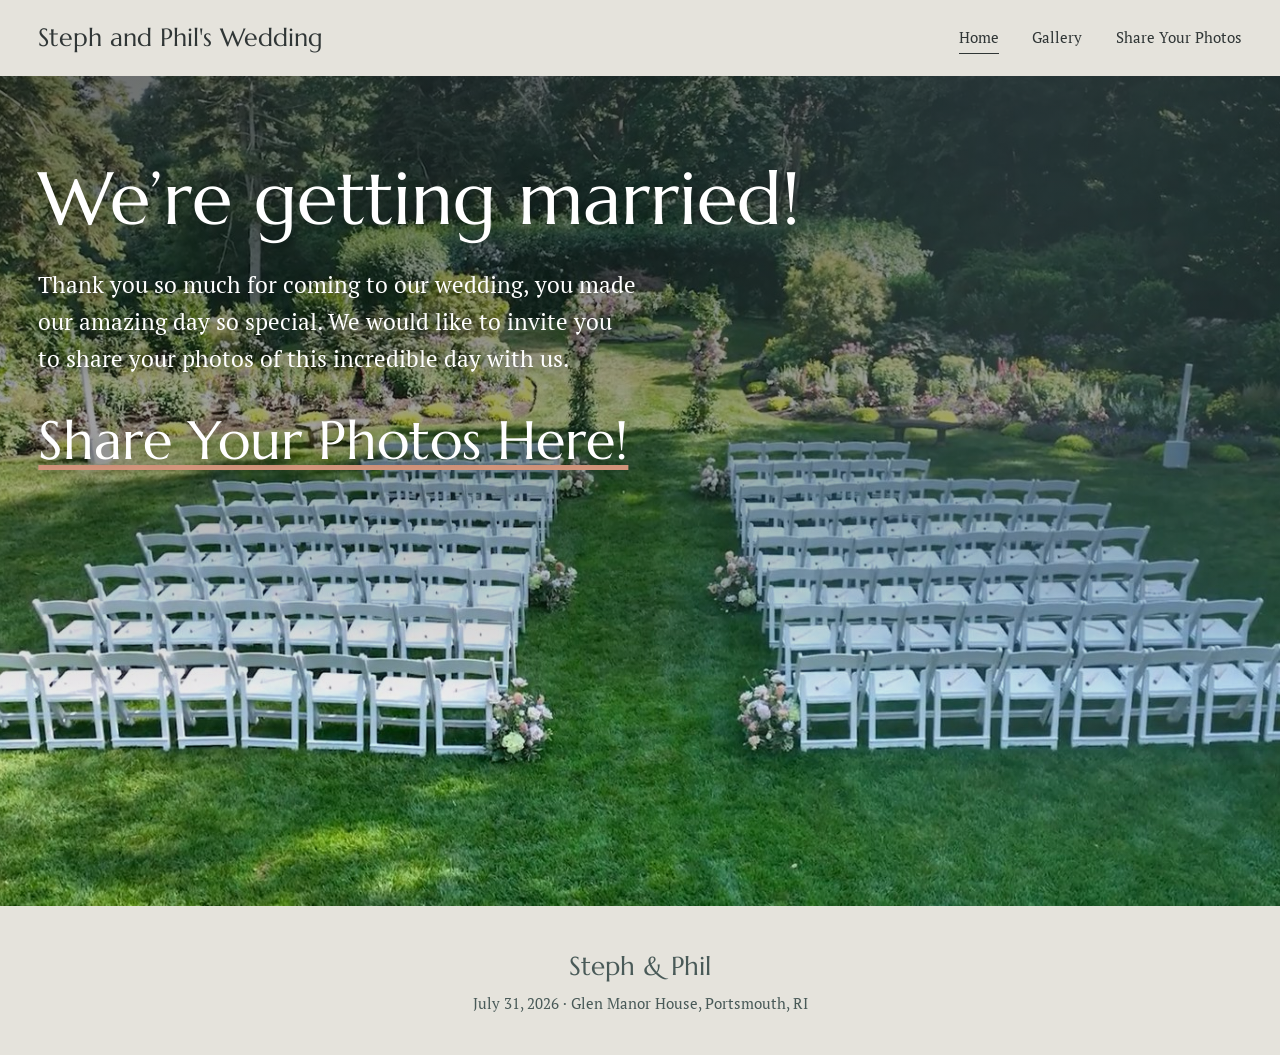
==== commit 698b1d86: "Use ceremony drone photo as home page background Co-Authored-By: Claude Opus 5.5 <noreply@anthropic." ====
--- a/index.html
+++ b/index.html
@@ -7,7 +7,7 @@
   <meta name="description" content="Thank you for celebrating with us. Browse the wedding gallery and share your photos.">
   <meta property="og:title" content="Steph and Phil's Wedding">
   <meta property="og:description" content="Thank you for celebrating with us. Share your photos from our day!">
-  <meta property="og:image" content="https://www.sbpgwedding.com/images/glen-manor.jpg">
+  <meta property="og:image" content="https://www.sbpgwedding.com/images/ceremony-drone.jpg">
   <link rel="icon" href="images/favicon.ico">
   <link rel="preconnect" href="https://fonts.googleapis.com">
   <link rel="preconnect" href="https://fonts.gstatic.com" crossorigin>
@@ -31,7 +31,7 @@
 
   <main>
     <section class="hero">
-      <img src="images/glen-manor.jpg" alt="Watercolour painting of Glen Manor House">
+      <img src="images/ceremony-drone.jpg" alt="Aerial view of the ceremony on the lawn at Glen Manor House">
       <div class="copy">
         <h1>We&rsquo;re getting married!</h1>
         <p>Thank you so much for coming to our wedding, you made our amazing day so special. We would like to invite you to share your photos of this incredible day with us.</p>
--- a/css/style.css
+++ b/css/style.css
@@ -129,16 +129,22 @@
   width: 100%;
   height: 100%;
   object-fit: cover;
-  object-position: center 62%;
+  object-position: center 60%;
 }
 
 .hero::after {
-  /* soft wash so the text stays readable over the sky */
+  /* soft shade so white text stays readable over the photo */
   content: "";
   position: absolute;
   inset: 0;
-  background: linear-gradient(to bottom, rgba(255,255,255,0.55) 0%, rgba(255,255,255,0.25) 40%, rgba(255,255,255,0) 60%);
-}
+  background:
+    linear-gradient(to bottom, rgba(20,26,24,0.62) 0%, rgba(20,26,24,0.38) 45%, rgba(20,26,24,0.08) 75%, rgba(20,26,24,0) 100%);
+}
+
+.hero .copy { color: #fff; text-shadow: 0 1px 14px rgba(0,0,0,0.35); }
+
+.hero .cta a { color: #fff; }
+.hero .cta a:hover { color: #f6dccf; }
 
 .hero .copy {
   position: relative;
@@ -168,6 +174,7 @@
   text-decoration: underline;
   text-decoration-thickness: 0.09em;
   text-underline-offset: 0.12em;
+  text-decoration-color: var(--accent);
 }
 
 /* ---------- Page banner (Gallery / Share) ---------- */
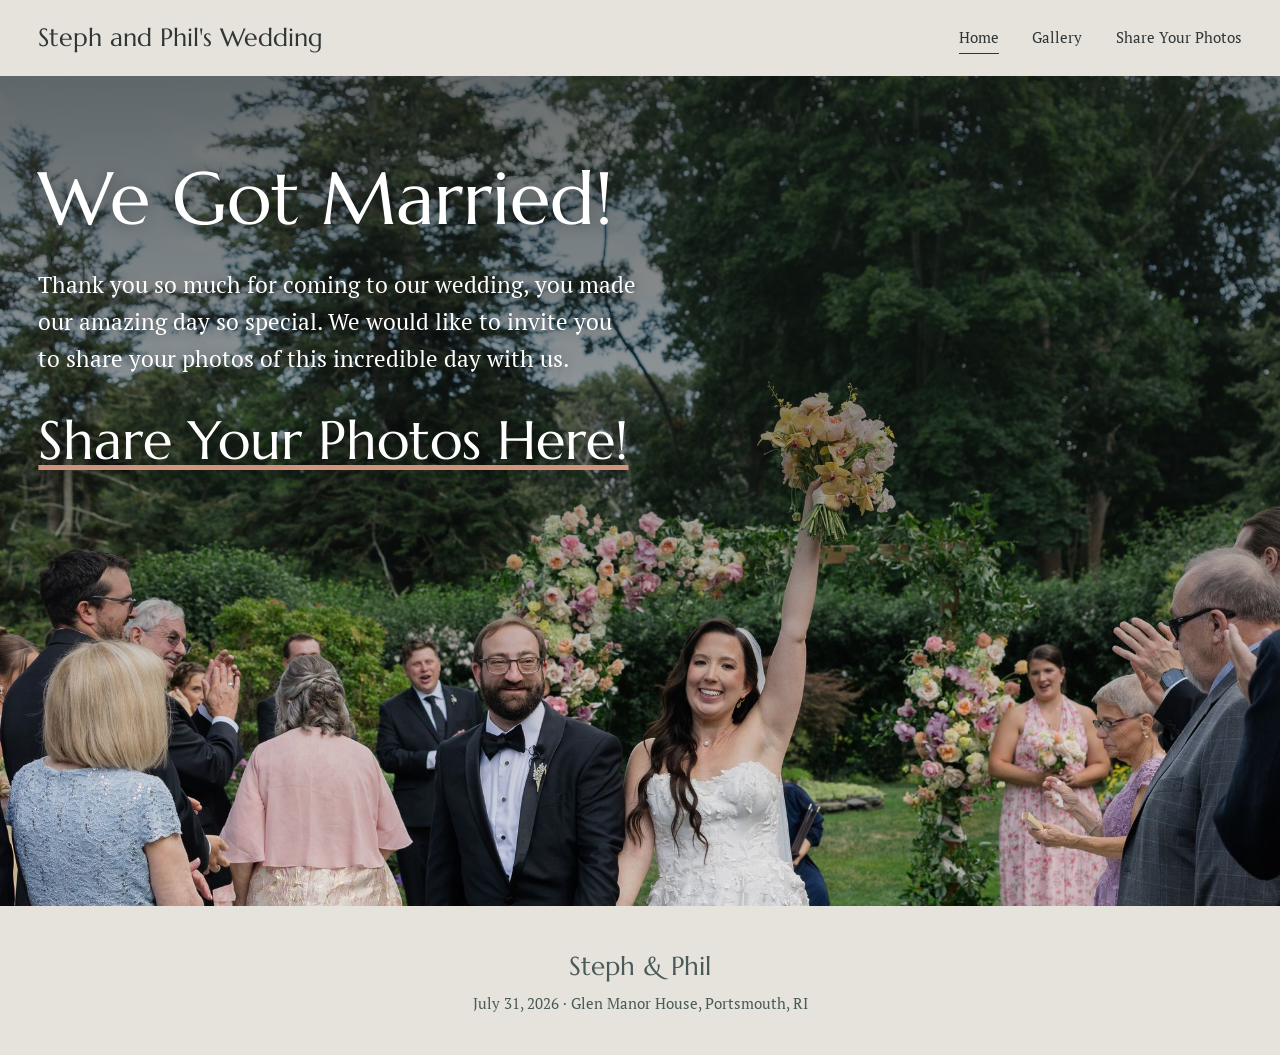
==== commit a482279c: "Home: recessional photo background, heading 'We Got Married!' Co-Authored-By: Claude Opus 5.5 <norep" ====
--- a/index.html
+++ b/index.html
@@ -7,7 +7,7 @@
   <meta name="description" content="Thank you for celebrating with us. Browse the wedding gallery and share your photos.">
   <meta property="og:title" content="Steph and Phil's Wedding">
   <meta property="og:description" content="Thank you for celebrating with us. Share your photos from our day!">
-  <meta property="og:image" content="https://www.sbpgwedding.com/images/ceremony-drone.jpg">
+  <meta property="og:image" content="https://www.sbpgwedding.com/images/home-recessional.jpg">
   <link rel="icon" href="images/favicon.ico">
   <link rel="preconnect" href="https://fonts.googleapis.com">
   <link rel="preconnect" href="https://fonts.gstatic.com" crossorigin>
@@ -31,9 +31,9 @@
 
   <main>
     <section class="hero">
-      <img src="images/ceremony-drone.jpg" alt="Aerial view of the ceremony on the lawn at Glen Manor House">
+      <img src="images/home-recessional.jpg" alt="Steph and Phil walking back down the aisle after the ceremony">
       <div class="copy">
-        <h1>We&rsquo;re getting married!</h1>
+        <h1>We Got Married!</h1>
         <p>Thank you so much for coming to our wedding, you made our amazing day so special. We would like to invite you to share your photos of this incredible day with us.</p>
         <p class="cta"><a href="share/">Share Your Photos Here!</a></p>
       </div>
--- a/css/style.css
+++ b/css/style.css
@@ -132,6 +132,11 @@
   object-position: center 60%;
 }
 
+/* wide screens crop the portrait photo hard; aim higher so faces sit below the text */
+@media (min-aspect-ratio: 1/1) {
+  .hero > img { object-position: center 30%; }
+}
+
 .hero::after {
   /* soft shade so white text stays readable over the photo */
   content: "";
@@ -209,6 +214,11 @@
   text-align: center;
 }
 
+.banner.compact { height: clamp(150px, 18vw, 240px); }
+.banner.compact > img { object-position: center 78%; }
+.banner.compact h1 { font-size: clamp(2.2rem, 5.5vw, 4.4rem); border-radius: 10px; }
+.banner.compact + .section { padding-top: clamp(20px, 3vw, 36px); }
+
 /* ---------- Content sections ---------- */
 
 .section {
@@ -247,10 +257,14 @@
 
 /* ---------- Gallery ---------- */
 
+/* js/gallery.js splits photos into .gallery-col columns, placing each photo
+   in the shortest column so they read roughly left-to-right in time order */
 .gallery-grid {
-  columns: 3 280px;
-  column-gap: 14px;
-}
+  display: flex;
+  align-items: flex-start;
+  gap: 14px;
+}
+.gallery-col { flex: 1; min-width: 0; }
 
 .gallery-grid button {
   display: block;
@@ -266,7 +280,7 @@
 }
 
 @media (max-width: 600px) {
-  .gallery-grid { columns: 2; column-gap: 8px; }
+  .gallery-grid { gap: 8px; }
   .gallery-grid button { margin-bottom: 8px; border-radius: 6px; }
 }
 
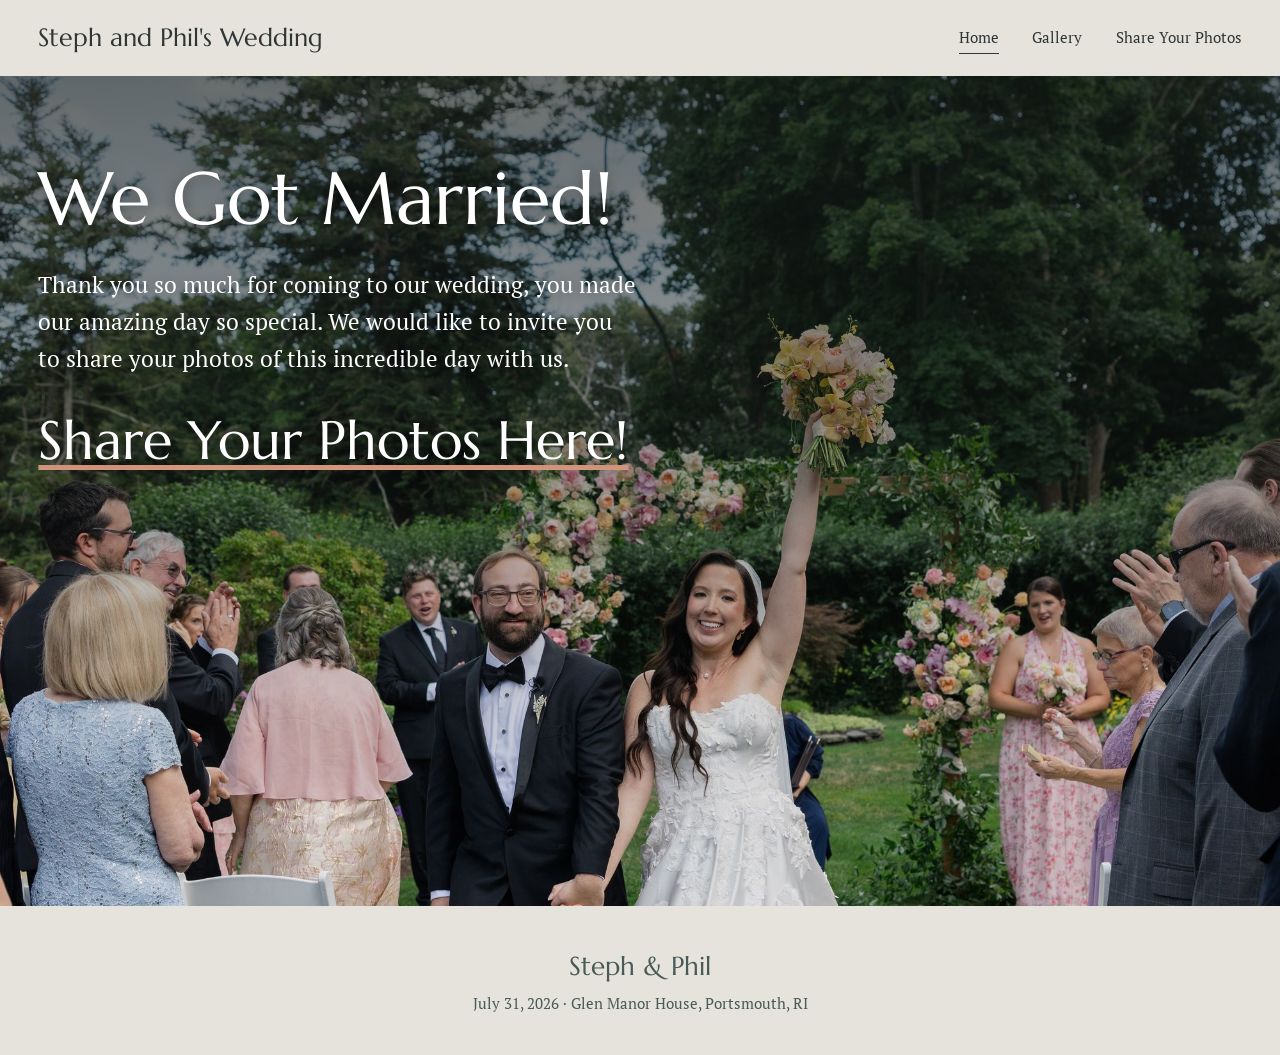
==== commit 90903f6b: "Home: keep faces visible below the text on every screen size Co-Authored-By: Claude Opus 5.5 <norepl" ====
--- a/index.html
+++ b/index.html
@@ -31,7 +31,7 @@
 
   <main>
     <section class="hero">
-      <img src="images/home-recessional.jpg" alt="Steph and Phil walking back down the aisle after the ceremony">
+      <img src="images/home-recessional.jpg" data-face-y="0.476" alt="Steph and Phil walking back down the aisle after the ceremony">
       <div class="copy">
         <h1>We Got Married!</h1>
         <p>Thank you so much for coming to our wedding, you made our amazing day so special. We would like to invite you to share your photos of this incredible day with us.</p>
@@ -46,5 +46,6 @@
   </footer>
 
   <script src="js/site.js"></script>
+  <script src="js/hero.js"></script>
 </body>
 </html>
--- a/css/style.css
+++ b/css/style.css
@@ -132,9 +132,14 @@
   object-position: center 60%;
 }
 
-/* wide screens crop the portrait photo hard; aim higher so faces sit below the text */
+/* wide screens crop the portrait photo hard. js/hero.js fine-tunes the crop so
+   faces sit just below the text; this is the fallback, plus tighter text. */
 @media (min-aspect-ratio: 1/1) {
   .hero > img { object-position: center 30%; }
+  .hero .copy { padding-top: clamp(24px, 5vh, 56px); }
+  .hero h1 { font-size: clamp(2.4rem, 4.4vw, 4rem); margin-bottom: 0.25em; }
+  .hero p { font-size: clamp(1.05rem, 1.4vw, 1.25rem); max-width: 54ch; margin-bottom: 0.9em; }
+  .hero .cta { font-size: clamp(1.6rem, 3vw, 2.8rem); }
 }
 
 .hero::after {
